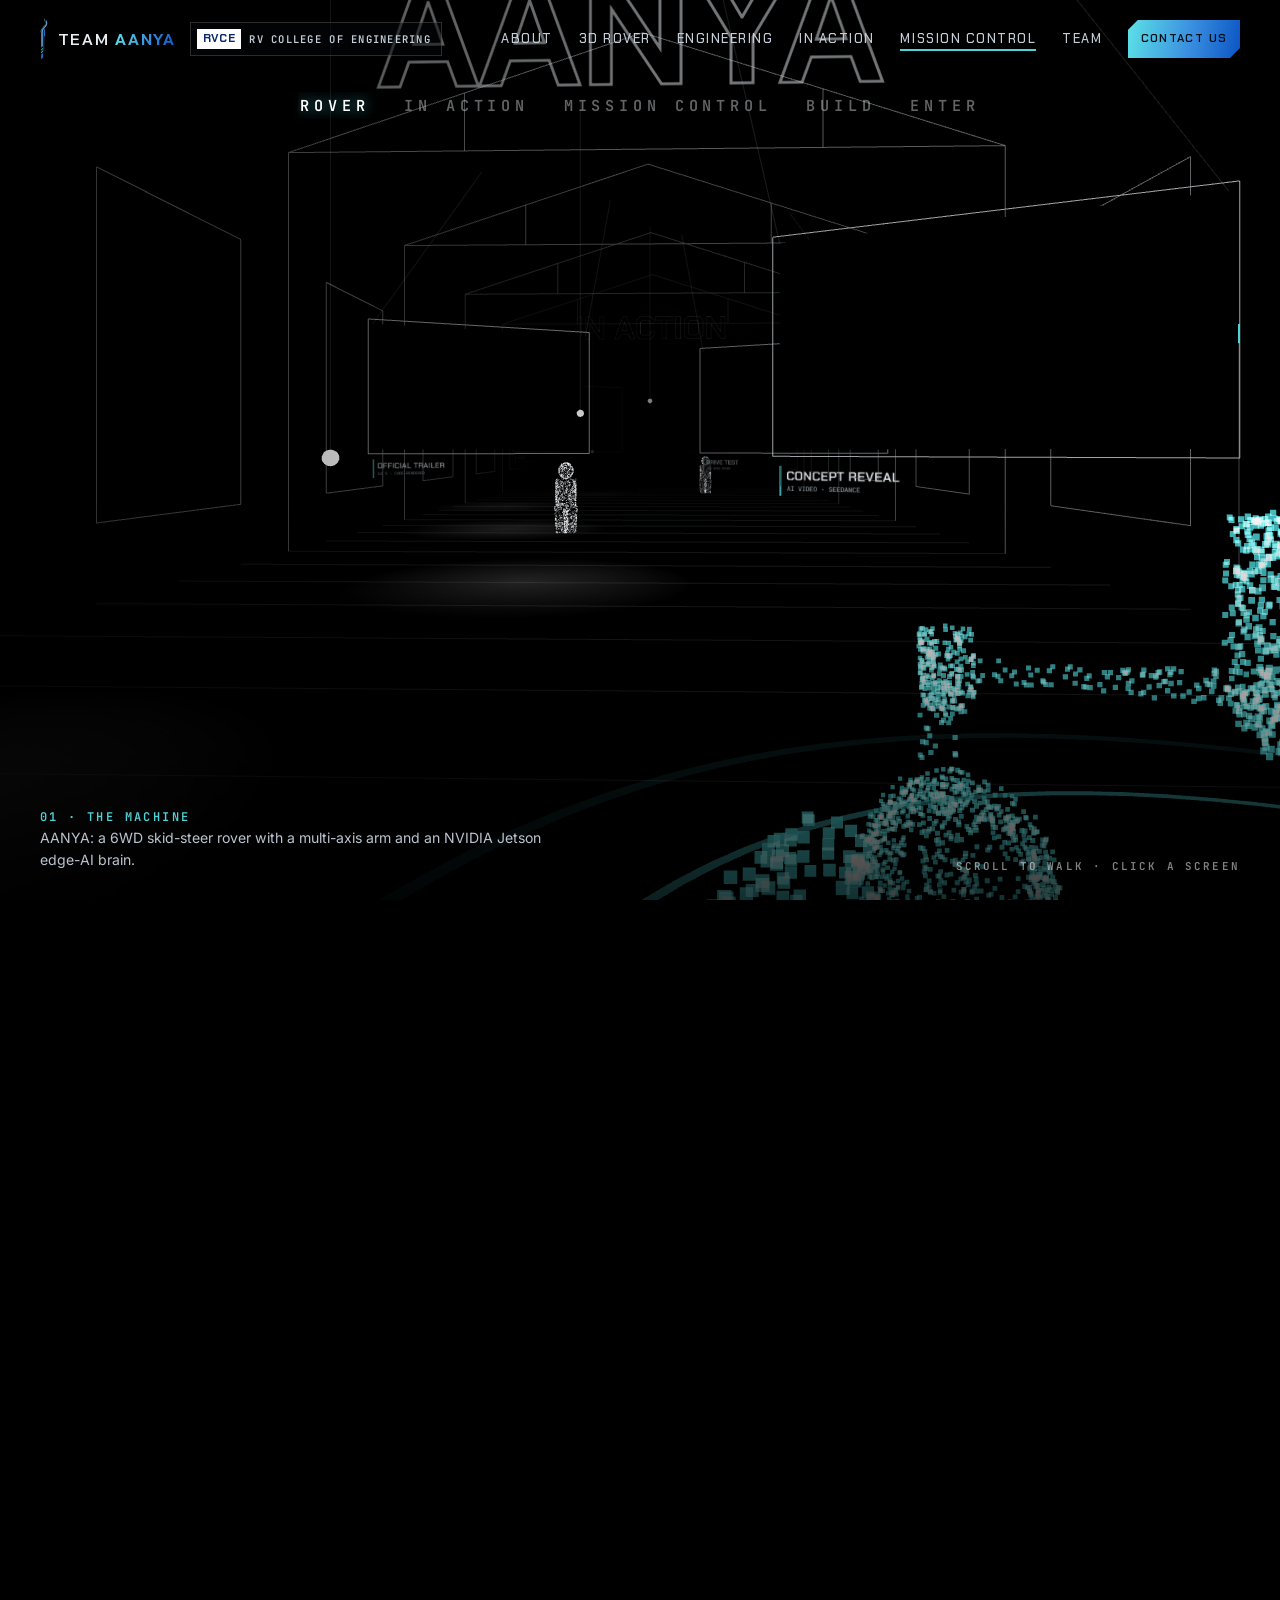
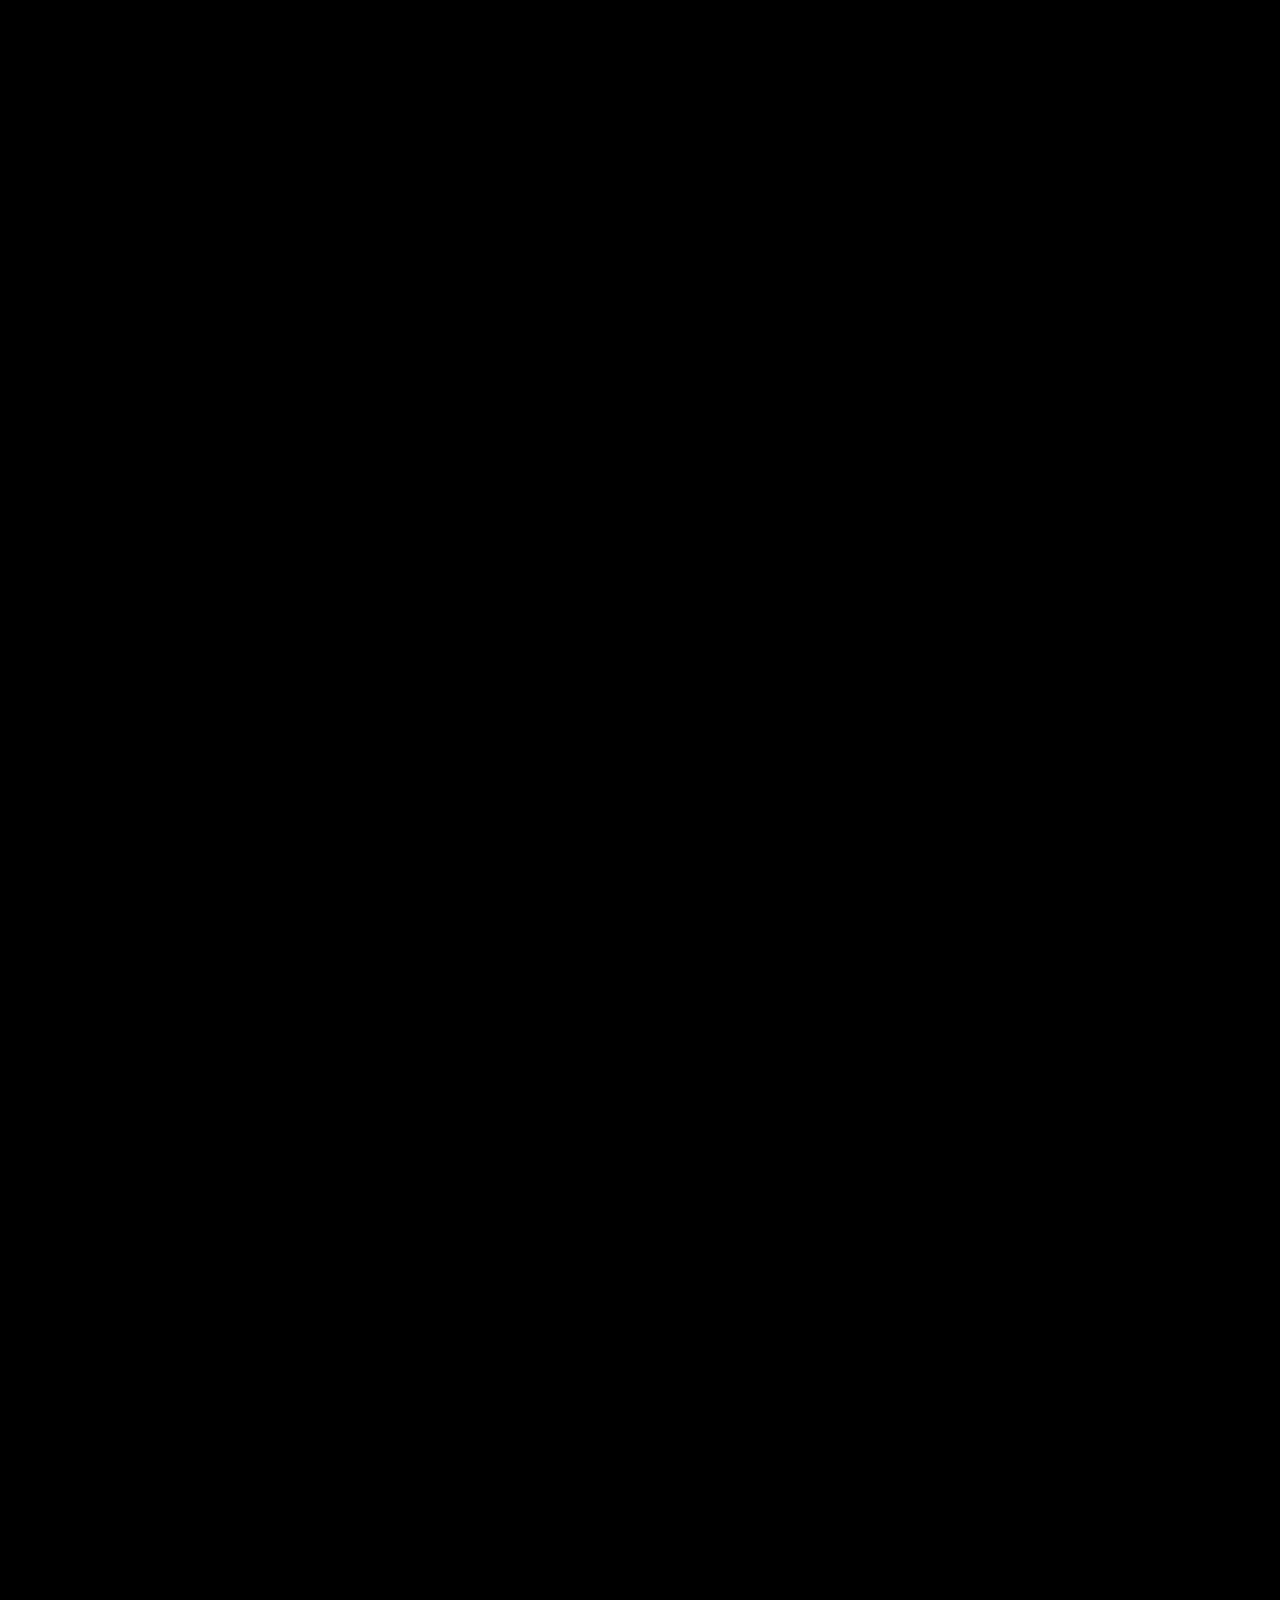
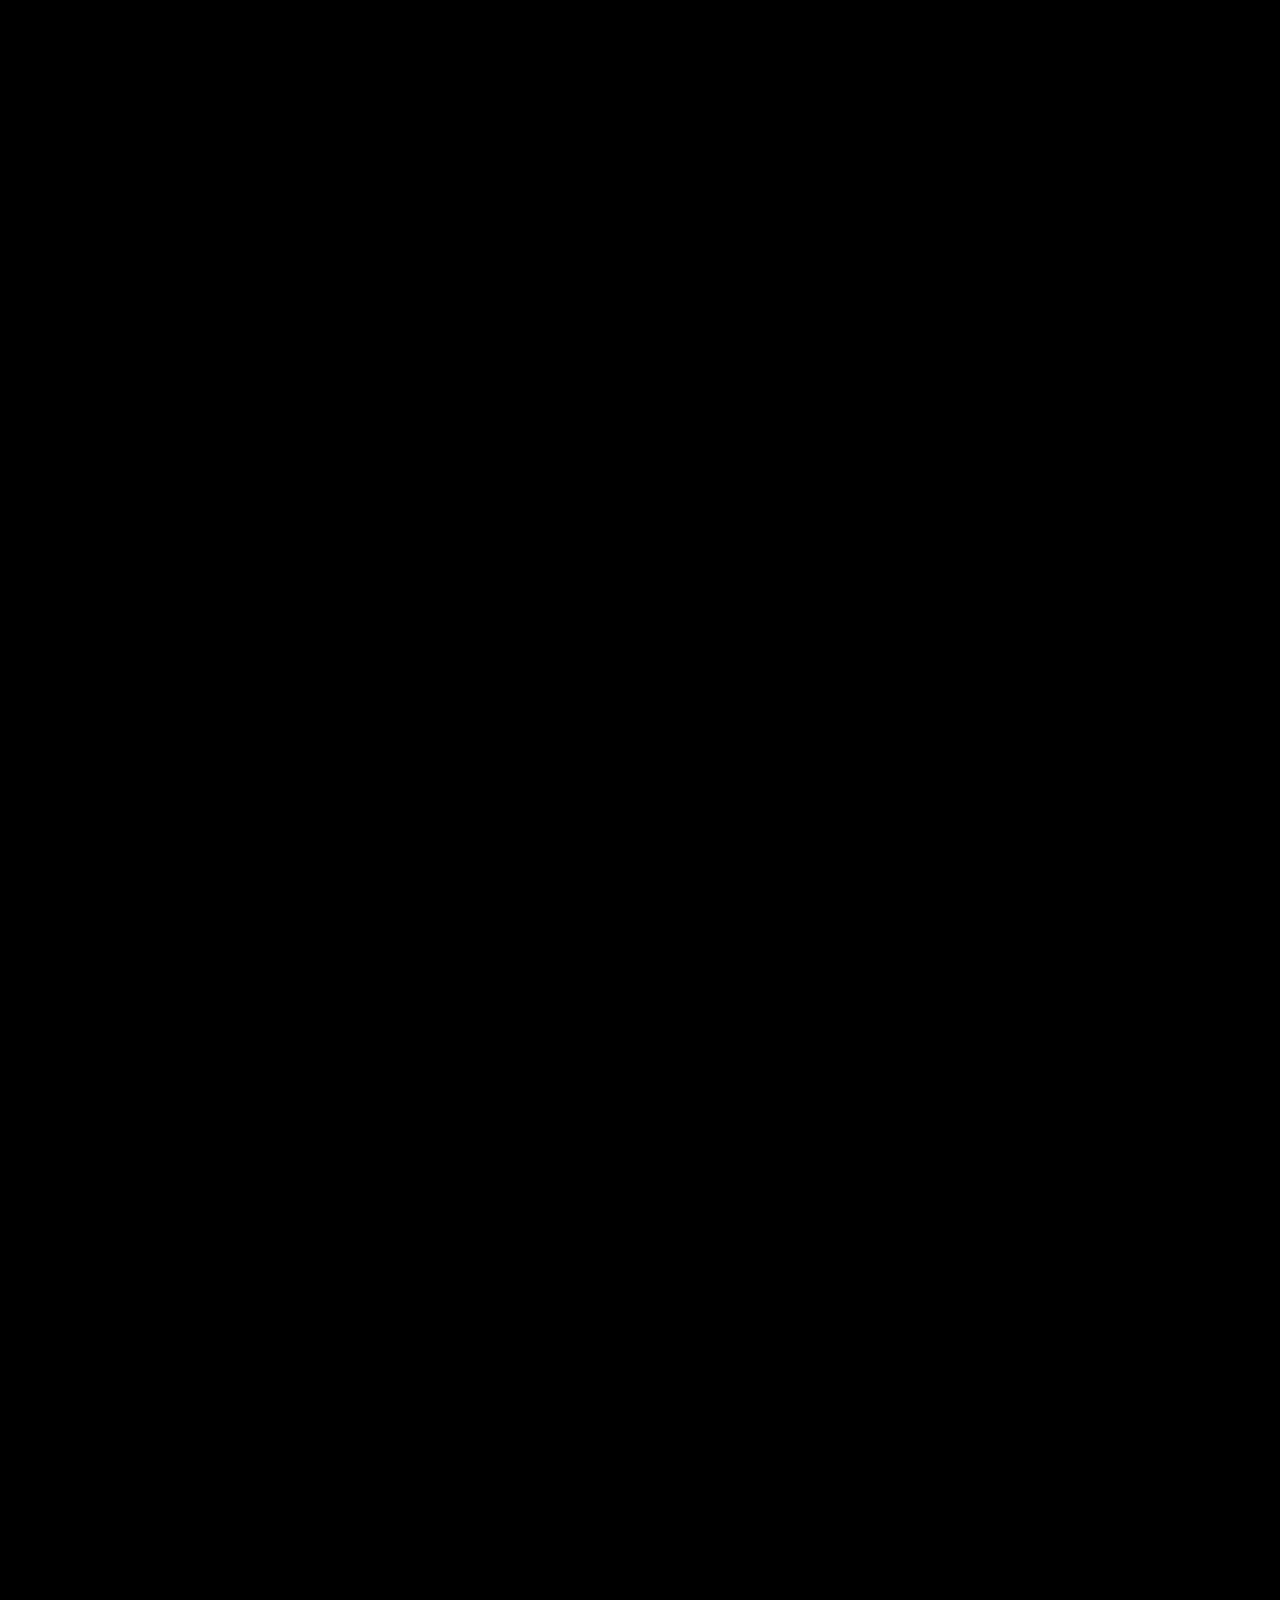
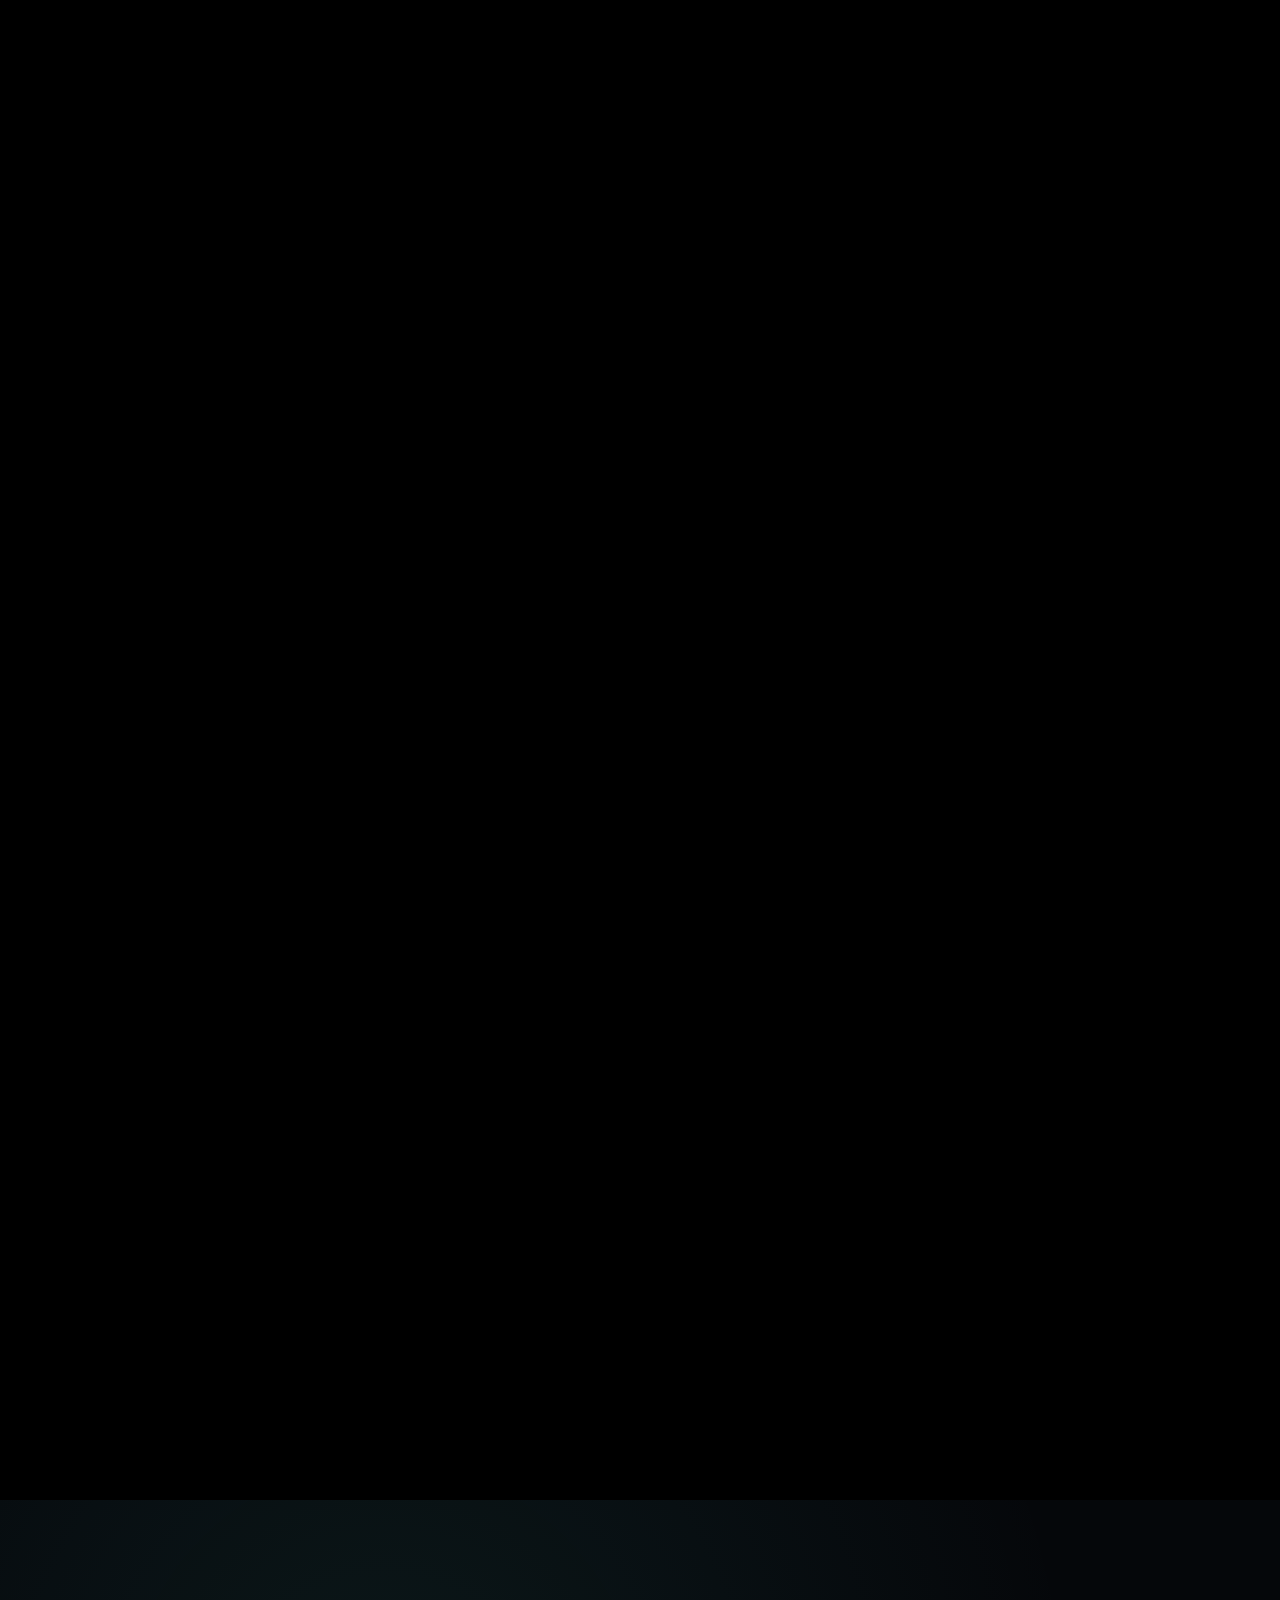
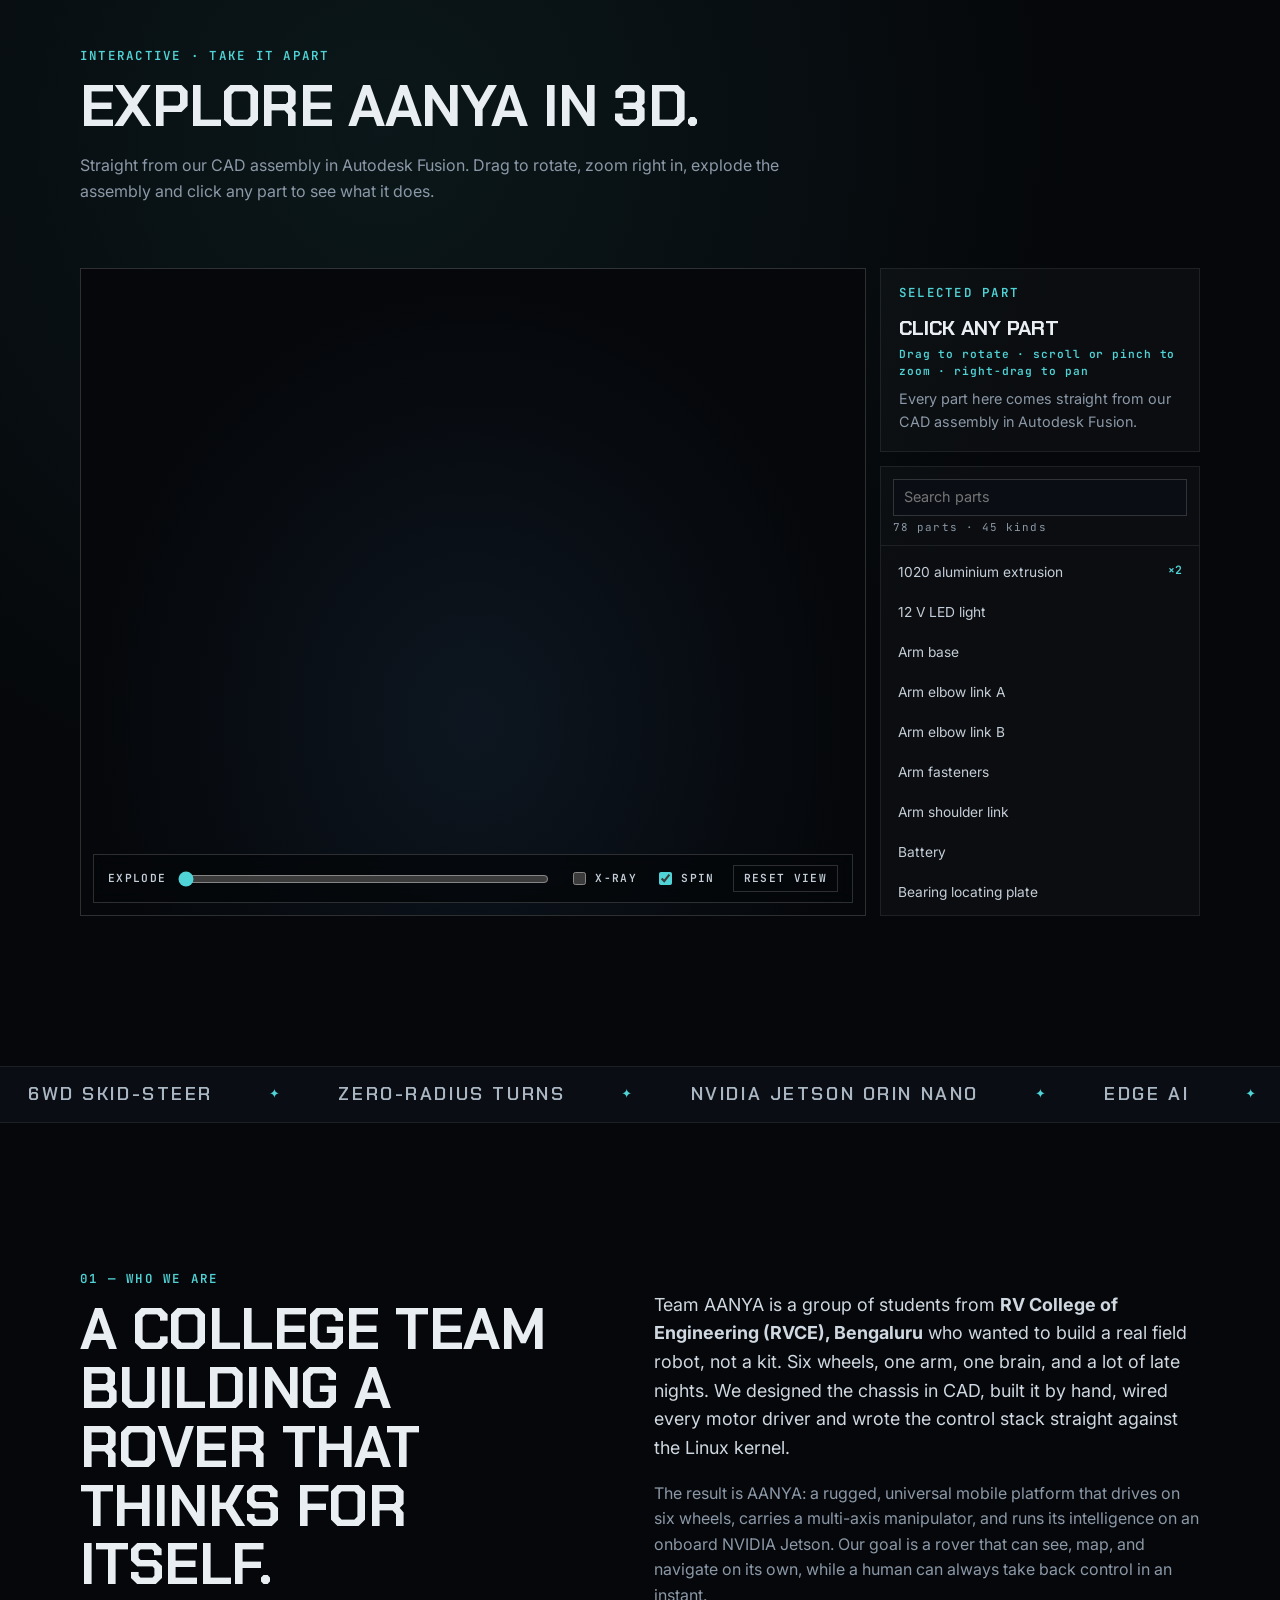
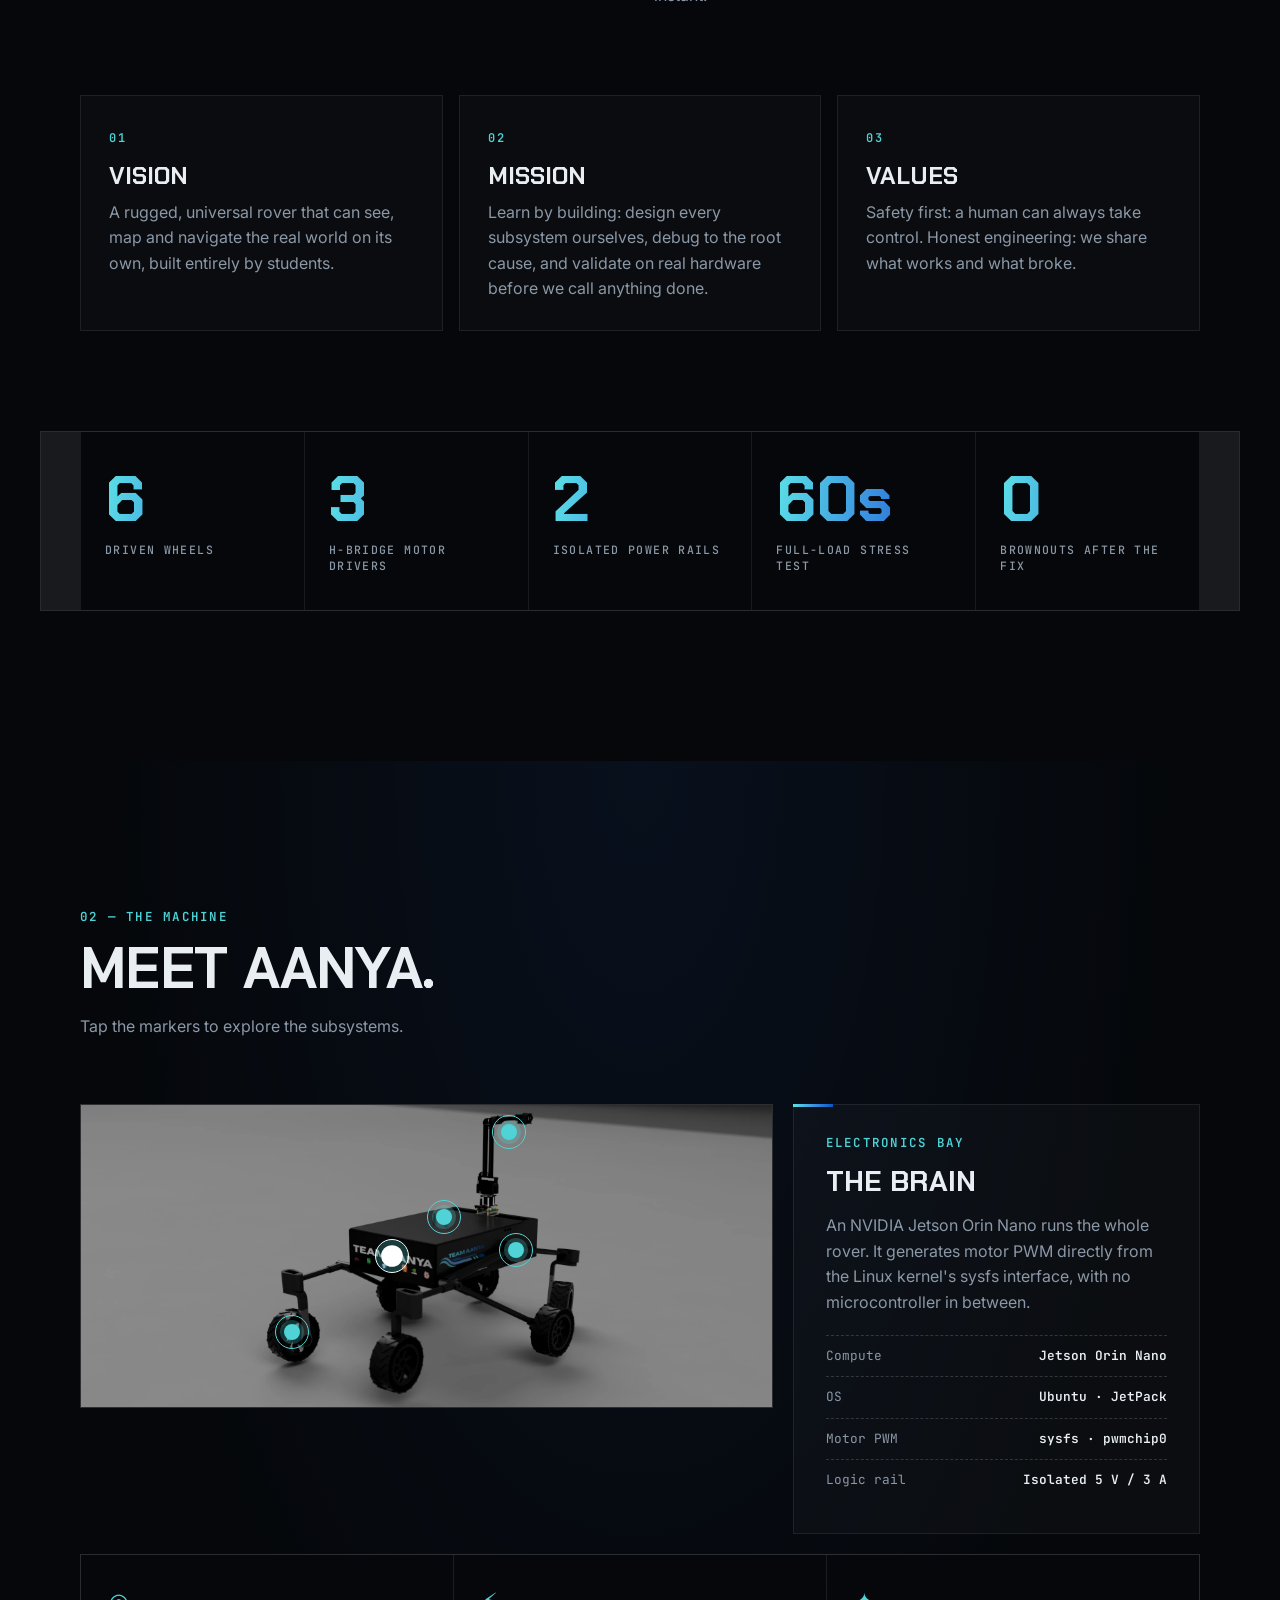
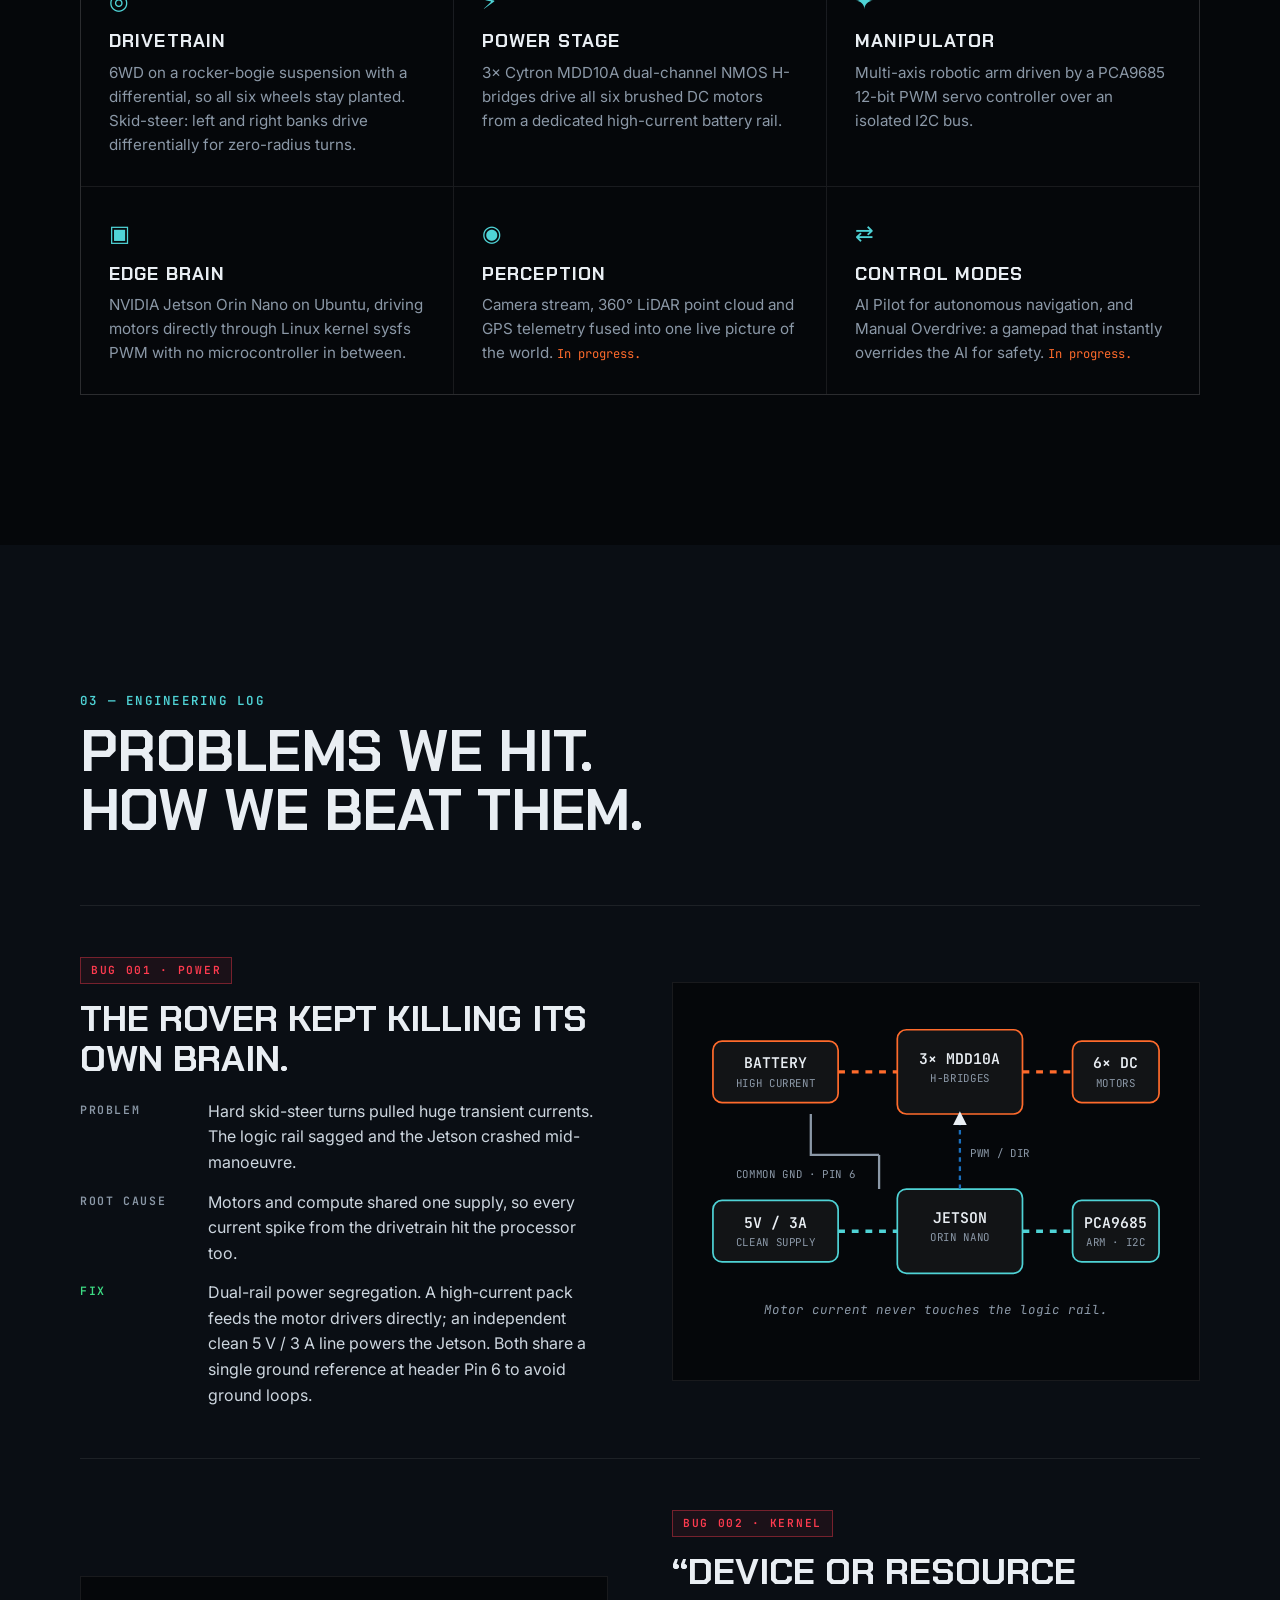
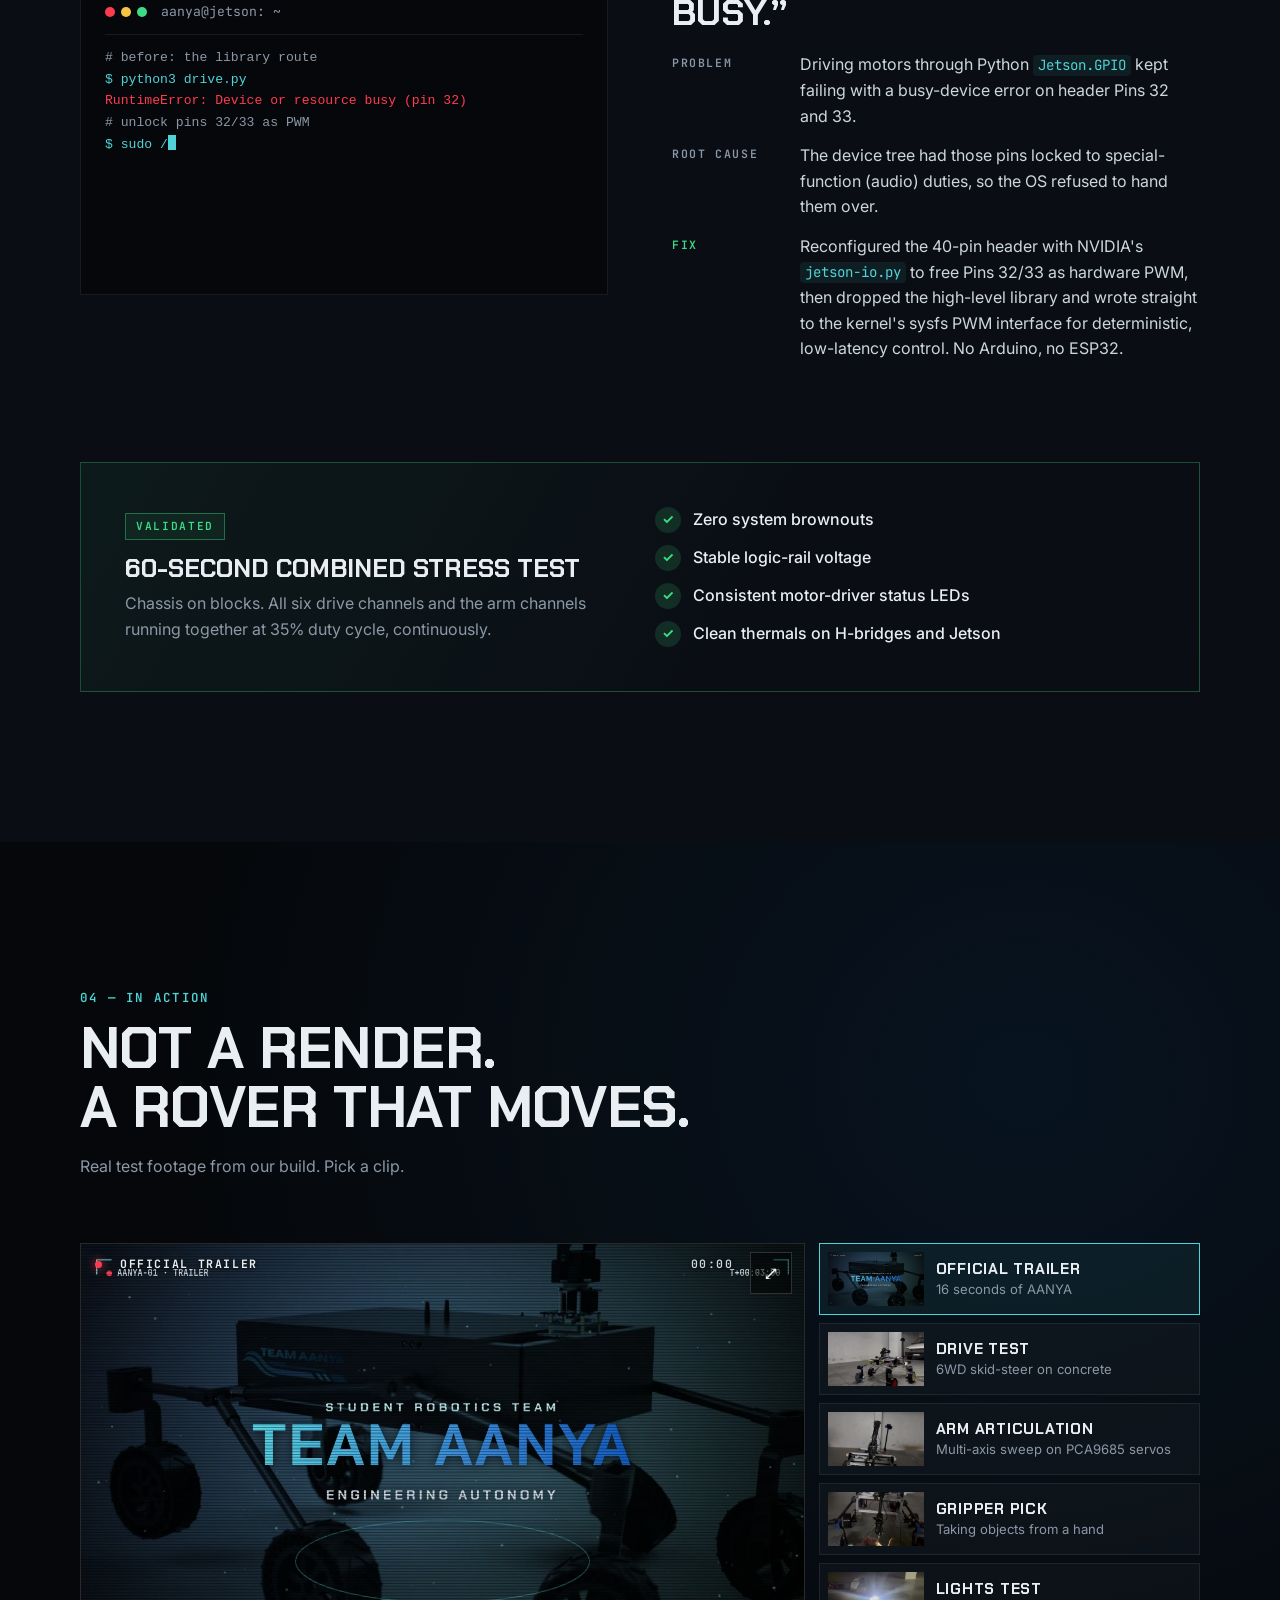
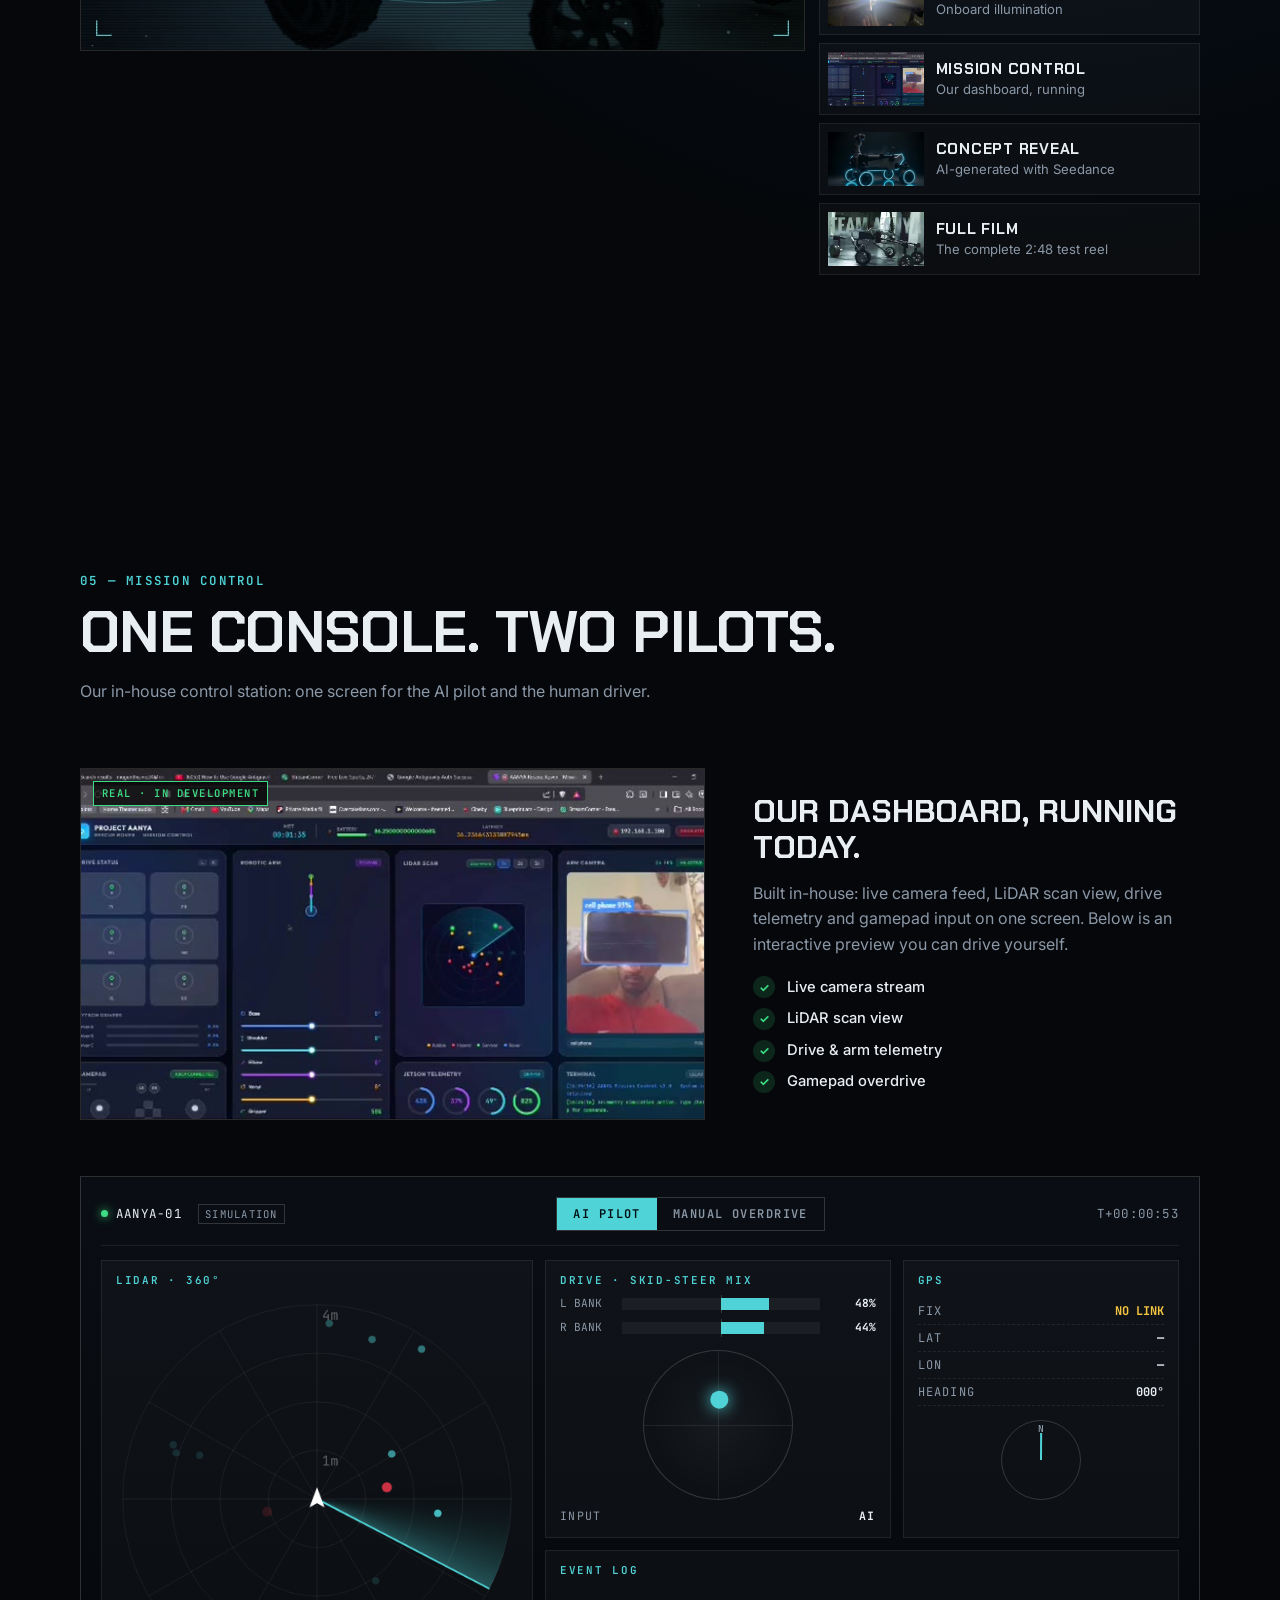
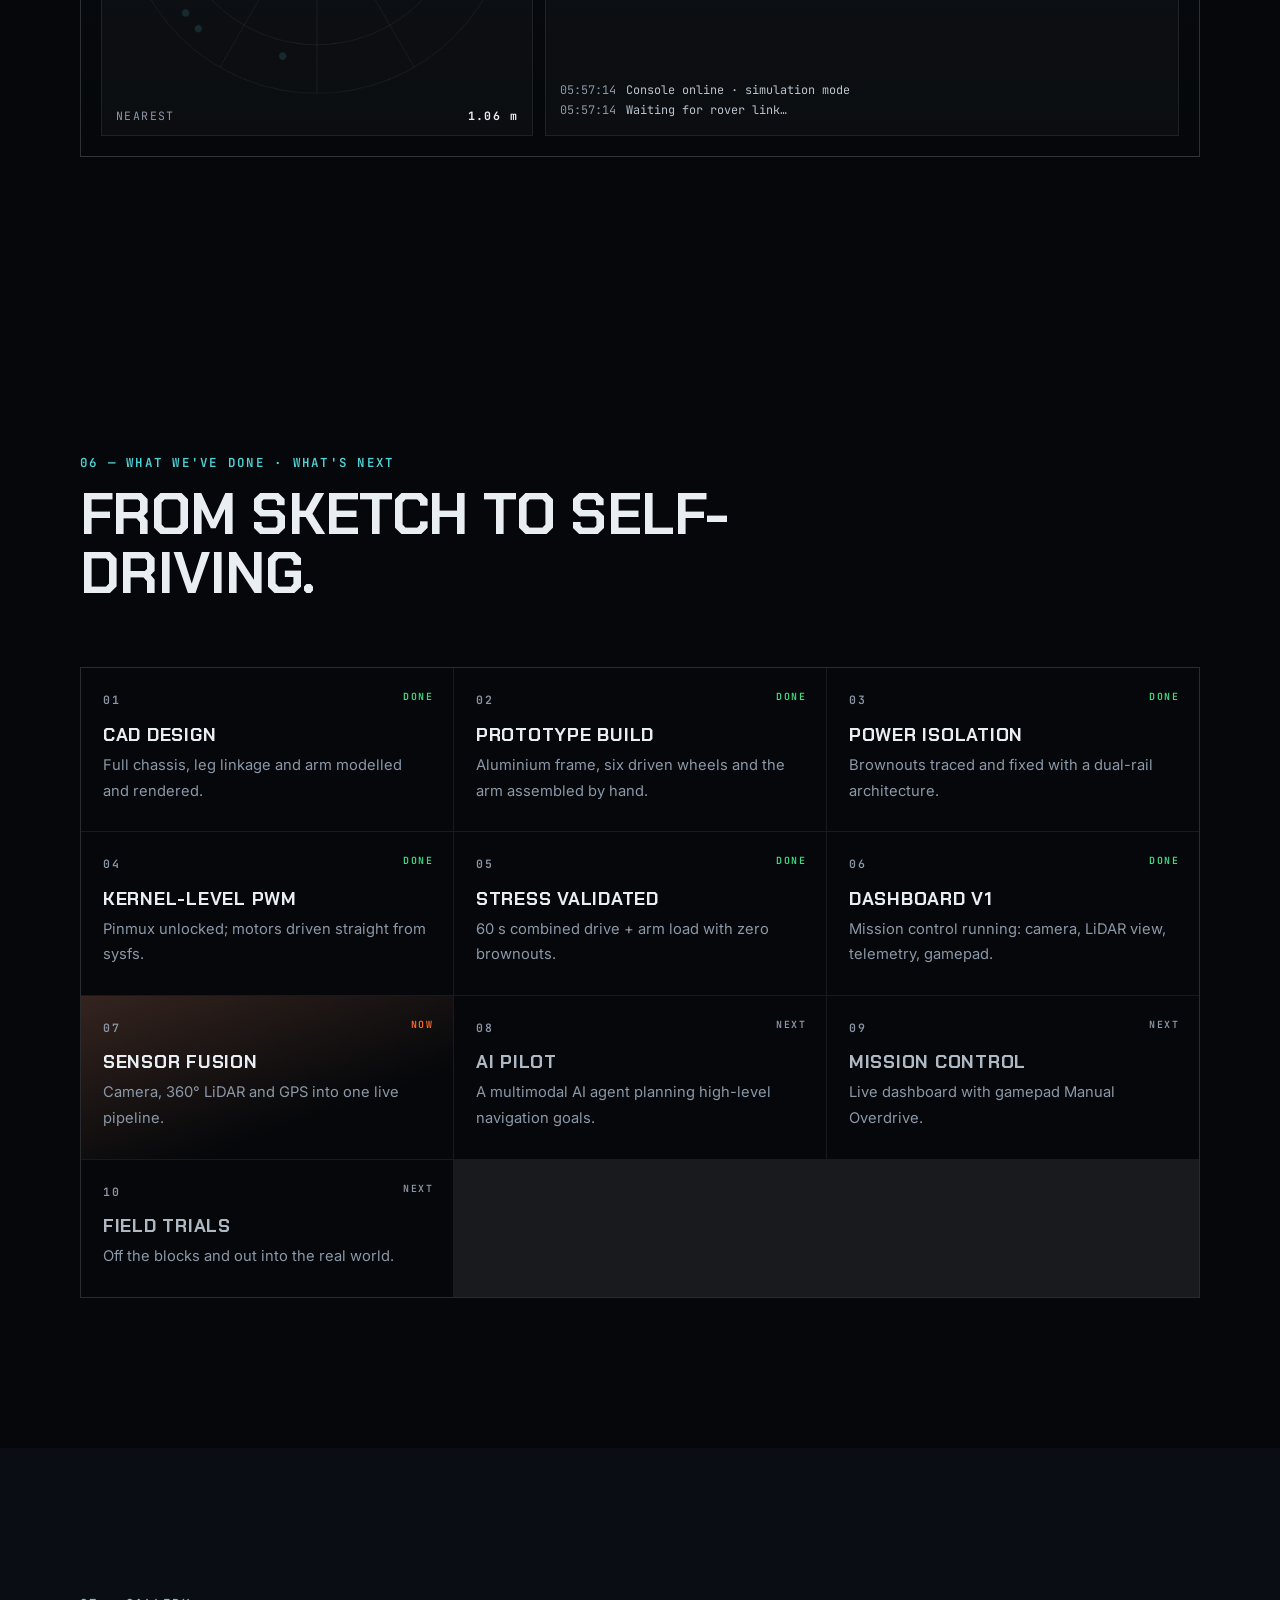
==== index.html @ efa0bedd "Add the team: captain and division leads with photos Chaitanya Vishwakarma (captain), UK Saathvik (e" ====
<!doctype html>
<html lang="en">
<head>
  <meta charset="utf-8" />
  <meta name="viewport" content="width=device-width, initial-scale=1" />
  <meta name="google-site-verification" content="SbKn8bx71lx5l9p9JEQFma6p8Qrqoizt2kpbW_MBCmg" />
  <title>Team AANYA — RVCE Student Robotics Team | 6WD Autonomous Rover</title>
  <meta name="description" content="Team AANYA is a student robotics team from RV College of Engineering (RVCE), Bengaluru, building a 6-wheel-drive autonomous rover with a robotic arm and an NVIDIA Jetson edge-AI brain." />
  <meta name="theme-color" content="#05070a" />
  <link rel="canonical" href="https://saathviku-cmd.github.io/bad-bunny-/" />
  <meta property="og:type" content="website" />
  <meta property="og:site_name" content="Team AANYA" />
  <meta property="og:url" content="https://saathviku-cmd.github.io/bad-bunny-/" />
  <meta property="og:title" content="Team AANYA — RVCE Student Robotics Team" />
  <meta property="og:description" content="A student-built 6WD autonomous rover with a rocker-bogie suspension, a robotic arm and an NVIDIA Jetson edge-AI brain." />
  <meta property="og:image" content="https://saathviku-cmd.github.io/bad-bunny-/assets/img/still-trailer.jpg" />
  <meta name="twitter:card" content="summary_large_image" />
  <meta name="twitter:image" content="https://saathviku-cmd.github.io/bad-bunny-/assets/img/still-trailer.jpg" />
  <script type="application/ld+json">
  {
    "@context": "https://schema.org",
    "@type": "Organization",
    "name": "Team AANYA",
    "alternateName": "AANYA Rover",
    "description": "Student robotics team from RV College of Engineering (RVCE), Bengaluru, building AANYA, a six-wheel-drive autonomous rover with a rocker-bogie suspension, a robotic arm and an NVIDIA Jetson edge-AI brain.",
    "url": "https://saathviku-cmd.github.io/bad-bunny-/",
    "logo": "https://saathviku-cmd.github.io/bad-bunny-/assets/img/logo-mark.svg",
    "image": "https://saathviku-cmd.github.io/bad-bunny-/assets/img/still-trailer.jpg",
    "parentOrganization": { "@type": "CollegeOrUniversity", "name": "RV College of Engineering", "alternateName": "RVCE", "address": { "@type": "PostalAddress", "addressLocality": "Bengaluru", "addressRegion": "Karnataka", "addressCountry": "IN" } },
    "email": "saathviku@gmail.com",
    "telephone": "+91-91139-36032",
    "contactPoint": { "@type": "ContactPoint", "contactType": "sponsorship and general enquiries", "email": "saathviku@gmail.com", "telephone": "+91-91139-36032" },
    "member": [
      { "@type": "Person", "name": "Chaitanya Vishwakarma", "jobTitle": "Team Captain" },
      { "@type": "Person", "name": "UK Saathvik", "jobTitle": "Electrical and Electronics Lead" },
      { "@type": "Person", "name": "Mugunth S", "jobTitle": "Automation and AI Lead" },
      { "@type": "Person", "name": "Shreyas S", "jobTitle": "Mechanical Lead" }
    ],
    "knowsAbout": ["Robotics", "Autonomous rovers", "Rocker-bogie suspension", "NVIDIA Jetson", "Robotic arms", "Edge AI"]
  }
  </script>
  <link rel="icon" href="assets/img/favicon.svg" type="image/svg+xml" />
  <link rel="preconnect" href="https://fonts.googleapis.com" />
  <link rel="preconnect" href="https://fonts.gstatic.com" crossorigin />
  <link href="https://fonts.googleapis.com/css2?family=Chakra+Petch:wght@500;600;700&family=Inter:wght@400;500;600&family=JetBrains+Mono:wght@400;600&display=swap" rel="stylesheet" />
  <link rel="stylesheet" href="assets/css/style.css" />
</head>
<body>

  <!-- ============ BOOT PRELOADER ============ -->
  <div class="boot" id="boot" aria-hidden="true">
    <div class="boot__inner">
      <div class="boot__logo"><img src="assets/img/logo-mark.svg" alt="" />AANYA<span>//OS</span></div>
      <ul class="boot__log" id="bootLog"></ul>
      <div class="boot__bar"><i id="bootBar"></i></div>
    </div>
  </div>

  <!-- ============ NAV ============ -->
  <header class="nav" id="nav">
    <a href="#top" class="nav__brand" aria-label="Team AANYA home">
      <img src="assets/img/logo-mark.svg" alt="" class="nav__mark" />
      <span>TEAM <b>AANYA</b></span>
    </a>
    <span class="college" title="RV College of Engineering, Bengaluru"><span class="college__mark">RVCE</span><span class="college__name">RV College of Engineering</span></span>
    <nav class="nav__links" id="navLinks">
      <a href="#about">About</a>
      <a href="#explore">3D Rover</a>
      <a href="#engineering">Engineering</a>
      <a href="#action">In Action</a>
      <a href="#control">Mission Control</a>
      <a href="#team">Team</a>
      <a href="#contact" class="btn btn--sm btn--primary">Contact us</a>
    </nav>
    <button class="nav__burger" id="burger" aria-label="Open menu" aria-expanded="false" aria-controls="navLinks"><i></i><i></i></button>
  </header>

  <main id="top">

    <!-- ============ 3D HANGAR (scroll to walk) ============ -->
    <section class="hangar" id="hangar" aria-label="3D walk-through of the AANYA hangar">
      <div class="hangar__stick">
        <canvas id="hangarCanvas" class="hangar__canvas"></canvas>
        <div class="hangar__ui">
          <nav class="hangar__tabs" aria-label="Jump to a part of the hall">
            <button type="button" data-hangar-tab="rover" class="is-on">Rover</button>
            <button type="button" data-hangar-tab="action">In action</button>
            <button type="button" data-hangar-tab="control">Mission control</button>
            <button type="button" data-hangar-tab="build">Build</button>
            <button type="button" data-hangar-tab="enter">Enter</button>
          </nav>
          <div class="hangar__intro" id="hangarIntro">
            <p class="eyebrow"><span class="pulse"></span>Student Robotics Team · RVCE Bengaluru</p>
            <h1 class="hangar__title">TEAM <span>AANYA</span></h1>
            <p class="hangar__lead">A six-wheel-drive autonomous rover with a robotic arm and an edge-AI brain. Scroll to walk through our hangar.</p>
            <div class="hangar__cta">
              <button class="btn btn--ghost" id="watchBtn" type="button"><span class="play"></span>Watch the trailer</button>
            </div>
          </div>
          <div class="hangar__caption">
            <b id="hangarStation">01 · The machine</b>
            <span id="hangarText">AANYA: a 6WD skid-steer rover with a multi-axis arm and an NVIDIA Jetson edge-AI brain.</span>
          </div>
          <p class="hangar__hover" id="hangarHover" hidden></p>
          <div class="hangar__hint">Scroll to walk · Click a screen</div>
          <div class="hangar__progress" aria-hidden="true"><i id="hangarBar"></i></div>
        </div>
      </div>
    </section>

    <!-- ============ 3D ROVER VIEWER ============ -->
    <section class="section explore" id="explore" data-model="assets/model/aanya.glb" tabindex="-1">
      <div class="wrap">
        <div class="section__head">
          <p class="kicker">Interactive · Take it apart</p>
          <h2 class="h2">Explore AANYA in 3D.</h2>
          <p class="muted">Straight from our CAD assembly in Autodesk Fusion. Drag to rotate, zoom right in, explode the assembly and click any part to see what it does.</p>
        </div>
        <div class="viewer">
          <div class="viewer__stage">
            <canvas id="viewerCanvas" class="viewer__canvas" aria-label="Interactive 3D model of the AANYA rover"></canvas>
            <p class="viewer__status" id="viewerStatus">Loading 3D model…</p>
            <div class="viewer__missing">
              <img src="assets/img/render-front.webp" alt="CAD render of AANYA" loading="lazy" />
              <div><b>Full 3D model coming soon</b><p>We're exporting the complete CAD assembly from Autodesk Fusion. Soon you'll be able to spin it, zoom in and take it apart right here.</p></div>
            </div>
            <p class="viewer__tip" id="viewerTip" hidden></p>
            <div class="viewer__bar">
              <label class="viewer__range">Explode <input type="range" id="explode" min="0" max="1" step="0.01" value="0" /></label>
              <label class="viewer__chk"><input type="checkbox" id="xray" /> X-ray</label>
              <label class="viewer__chk"><input type="checkbox" id="spin" /> Spin</label>
              <button type="button" id="resetView">Reset view</button>
            </div>
          </div>
          <aside class="viewer__side">
            <div class="viewer__info" aria-live="polite">
              <p class="kicker">Selected part</p>
              <h3 id="partName">Click any part</h3>
              <p class="viewer__meta" id="partMeta"></p>
              <p class="muted" id="partDesc"></p>
            </div>
            <div class="viewer__parts">
              <div class="viewer__parts-head"><input id="partSearch" type="search" placeholder="Search parts" aria-label="Search parts" /><span id="partCount"></span></div>
              <ul id="partList"></ul>
            </div>
          </aside>
        </div>
      </div>
    </section>

    <!-- ============ HERO ============ -->
    <section class="hero" id="hero">
      <div class="hero__media" id="heroMedia">
        <video class="hero__video" id="heroVideo" autoplay muted loop playsinline preload="auto" poster="assets/img/still-hero.jpg">
          <source src="assets/video/hero.mp4" type="video/mp4" />
        </video>
        <img class="hero__img" src="assets/img/still-hero.jpg" alt="" />
      </div>
      <div class="hero__shade"></div>
      <div class="hero__tint"></div>
      <div class="hero__scan"></div>
      <div class="hero__grain"></div>
      <div class="hero__grid"></div>

      <div class="hud hud--tl"><span class="dot dot--rec"></span>REC · LIVE TEST FOOTAGE<br><small id="hudClock">--:--:--</small></div>
      <div class="hud hud--tr">6WD · SKID-STEER<br><small>ZERO-RADIUS YAW</small></div>
      <div class="hud hud--bl">EDGE&nbsp;NODE<br><small>JETSON ORIN NANO</small></div>
      <div class="hud hud--br">SCROLL<br><small class="hud__arrow">↓</small></div>

      <div class="hero__content hero__content--center">
        <img class="hero__mark" src="assets/img/logo-mark.svg" alt="" />
        <p class="eyebrow"><span class="pulse"></span>Student Robotics Team · RVCE Bengaluru</p>
        <h2 class="hero__title">
          <span class="hero__title-solid">TEAM</span>
          <span class="hero__title-outline" data-text="AANYA">AANYA</span>
        </h2>
        <p class="hero__sub">Engineering autonomy, one wheel at a time. We build a <b>six-wheel-drive autonomous rover</b> with a <b>robotic arm</b> and an <b>edge-AI brain</b>, from CAD to concrete floor.</p>
        <div class="hero__cta">
          <button class="btn btn--primary" id="watchBtnHero" type="button"><span class="play"></span>Watch the trailer</button>
          <a href="#rover" class="btn btn--ghost">Explore the rover</a>
        </div>
      </div>
    </section>

    <!-- ============ TICKER ============ -->
    <div class="ticker" aria-hidden="true">
      <div class="ticker__track">
        <span>6WD SKID-STEER</span><span>ZERO-RADIUS TURNS</span><span>NVIDIA JETSON ORIN NANO</span><span>EDGE AI</span><span>360° LIDAR</span><span>GPS TELEMETRY</span><span>MULTI-AXIS ARM</span><span>AI PILOT</span><span>MANUAL OVERDRIVE</span>
        <span>6WD SKID-STEER</span><span>ZERO-RADIUS TURNS</span><span>NVIDIA JETSON ORIN NANO</span><span>EDGE AI</span><span>360° LIDAR</span><span>GPS TELEMETRY</span><span>MULTI-AXIS ARM</span><span>AI PILOT</span><span>MANUAL OVERDRIVE</span>
      </div>
    </div>

    <!-- ============ ABOUT ============ -->
    <section class="section about" id="about">
      <div class="wrap about__grid">
        <div class="reveal">
          <p class="kicker">01 — Who we are</p>
          <h2 class="h2">A college team building a rover that thinks for itself.</h2>
        </div>
        <div class="reveal">
          <p class="lead">Team AANYA is a group of students from <b>RV College of Engineering (RVCE), Bengaluru</b> who wanted to build a real field robot, not a kit. Six wheels, one arm, one brain, and a lot of late nights. We designed the chassis in CAD, built it by hand, wired every motor driver and wrote the control stack straight against the Linux kernel.</p>
          <p class="muted">The result is AANYA: a rugged, universal mobile platform that drives on six wheels, carries a multi-axis manipulator, and runs its intelligence on an onboard NVIDIA Jetson. Our goal is a rover that can see, map, and navigate on its own, while a human can always take back control in an instant.</p>
        </div>
      </div>

      <div class="wrap pillars">
        <article class="pillar reveal"><span>01</span><h3>Vision</h3><p>A rugged, universal rover that can see, map and navigate the real world on its own, built entirely by students.</p></article>
        <article class="pillar reveal"><span>02</span><h3>Mission</h3><p>Learn by building: design every subsystem ourselves, debug to the root cause, and validate on real hardware before we call anything done.</p></article>
        <article class="pillar reveal"><span>03</span><h3>Values</h3><p>Safety first: a human can always take control. Honest engineering: we share what works and what broke.</p></article>
      </div>

      <div class="wrap stats">
        <div class="stat reveal"><b data-count="6">0</b><span>Driven wheels</span></div>
        <div class="stat reveal"><b data-count="3">0</b><span>H-bridge motor drivers</span></div>
        <div class="stat reveal"><b data-count="2">0</b><span>Isolated power rails</span></div>
        <div class="stat reveal"><b data-count="60" data-suffix="s">0</b><span>Full-load stress test</span></div>
        <div class="stat reveal"><b data-count="0">0</b><span>Brownouts after the fix</span></div>
      </div>
    </section>

    <!-- ============ ROVER / HOTSPOTS ============ -->
    <section class="section rover" id="rover">
      <div class="wrap">
        <div class="section__head reveal">
          <p class="kicker">02 — The machine</p>
          <h2 class="h2">Meet AANYA.</h2>
          <p class="muted">Tap the markers to explore the subsystems.</p>
        </div>

        <div class="explorer reveal">
          <div class="explorer__stage" id="stage">
            <img src="assets/img/render-front.webp" alt="Three-quarter CAD render of the AANYA rover with the robotic arm raised" />
            <button class="hotspot" style="left:62%;top:9%"  data-spot="arm"   aria-label="Robotic arm"><i></i></button>
            <button class="hotspot" style="left:52.5%;top:37%" data-spot="comms" aria-label="Antennas and sensors"><i></i></button>
            <button class="hotspot" style="left:45%;top:50%" data-spot="brain" aria-label="Electronics bay"><i></i></button>
            <button class="hotspot" style="left:63%;top:48%" data-spot="legs"  aria-label="Rocker-bogie suspension"><i></i></button>
            <button class="hotspot" style="left:30.5%;top:75%" data-spot="wheels" aria-label="Wheels and drivetrain"><i></i></button>
          </div>

          <aside class="explorer__panel" id="spotPanel" aria-live="polite">
            <p class="kicker" id="spotTag">SUBSYSTEM</p>
            <h3 id="spotTitle">Select a marker</h3>
            <p id="spotBody" class="muted">Every part of AANYA was designed and integrated by the team. Pick a marker on the rover to see how it works.</p>
            <ul id="spotSpecs" class="specs"></ul>
          </aside>
        </div>

        <div class="spec-grid">
          <article class="spec reveal">
            <span class="spec__icon">◎</span>
            <h4>Drivetrain</h4>
            <p>6WD on a rocker-bogie suspension with a differential, so all six wheels stay planted. Skid-steer: left and right banks drive differentially for zero-radius turns.</p>
          </article>
          <article class="spec reveal">
            <span class="spec__icon">⚡</span>
            <h4>Power stage</h4>
            <p>3× Cytron MDD10A dual-channel NMOS H-bridges drive all six brushed DC motors from a dedicated high-current battery rail.</p>
          </article>
          <article class="spec reveal">
            <span class="spec__icon">✦</span>
            <h4>Manipulator</h4>
            <p>Multi-axis robotic arm driven by a PCA9685 12-bit PWM servo controller over an isolated I2C bus.</p>
          </article>
          <article class="spec reveal">
            <span class="spec__icon">▣</span>
            <h4>Edge brain</h4>
            <p>NVIDIA Jetson Orin Nano on Ubuntu, driving motors directly through Linux kernel sysfs PWM with no microcontroller in between.</p>
          </article>
          <article class="spec reveal">
            <span class="spec__icon">◉</span>
            <h4>Perception</h4>
            <p>Camera stream, 360° LiDAR point cloud and GPS telemetry fused into one live picture of the world. <em>In progress.</em></p>
          </article>
          <article class="spec reveal">
            <span class="spec__icon">⇄</span>
            <h4>Control modes</h4>
            <p>AI Pilot for autonomous navigation, and Manual Overdrive: a gamepad that instantly overrides the AI for safety. <em>In progress.</em></p>
          </article>
        </div>
      </div>
    </section>

    <!-- ============ ENGINEERING ============ -->
    <section class="section eng" id="engineering">
      <div class="wrap">
        <div class="section__head reveal">
          <p class="kicker">03 — Engineering log</p>
          <h2 class="h2">Problems we hit.<br>How we beat them.</h2>
        </div>

        <!-- Case 1: Power -->
        <article class="case reveal">
          <div class="case__text">
            <span class="badge badge--red">BUG 001 · POWER</span>
            <h3>The rover kept killing its own brain.</h3>
            <dl class="rcf">
              <dt>Problem</dt><dd>Hard skid-steer turns pulled huge transient currents. The logic rail sagged and the Jetson crashed mid-manoeuvre.</dd>
              <dt>Root cause</dt><dd>Motors and compute shared one supply, so every current spike from the drivetrain hit the processor too.</dd>
              <dt>Fix</dt><dd>Dual-rail power segregation. A high-current pack feeds the motor drivers directly; an independent clean 5 V / 3 A line powers the Jetson. Both share a single ground reference at header Pin 6 to avoid ground loops.</dd>
            </dl>
          </div>
          <div class="case__viz">
            <svg viewBox="0 0 420 300" class="rails" role="img" aria-label="Diagram: battery pack feeds three motor drivers and six motors; a separate 5 volt supply feeds the Jetson; both share one ground at pin 6">
              <defs>
                <marker id="arw" viewBox="0 0 10 10" refX="8" refY="5" markerWidth="6" markerHeight="6" orient="auto-start-reverse"><path d="M0,0 L10,5 L0,10 z" fill="currentColor"/></marker>
              </defs>
              <!-- motor rail -->
              <g class="rail rail--hot">
                <rect x="14" y="30" width="110" height="54" rx="8"/>
                <text x="69" y="54">BATTERY</text><text x="69" y="70" class="sm">HIGH CURRENT</text>
                <path class="flow" d="M124 57 H 176"/>
                <rect x="176" y="20" width="110" height="74" rx="8"/>
                <text x="231" y="50">3× MDD10A</text><text x="231" y="66" class="sm">H-BRIDGES</text>
                <path class="flow" d="M286 57 H 330"/>
                <rect x="330" y="30" width="76" height="54" rx="8"/>
                <text x="368" y="54">6× DC</text><text x="368" y="70" class="sm">MOTORS</text>
              </g>
              <!-- logic rail -->
              <g class="rail rail--cool">
                <rect x="14" y="170" width="110" height="54" rx="8"/>
                <text x="69" y="194">5V / 3A</text><text x="69" y="210" class="sm">CLEAN SUPPLY</text>
                <path class="flow" d="M124 197 H 176"/>
                <rect x="176" y="160" width="110" height="74" rx="8"/>
                <text x="231" y="190">JETSON</text><text x="231" y="206" class="sm">ORIN NANO</text>
                <path class="flow" d="M286 197 H 330"/>
                <rect x="330" y="170" width="76" height="54" rx="8"/>
                <text x="368" y="194">PCA9685</text><text x="368" y="210" class="sm">ARM · I2C</text>
              </g>
              <!-- signal + ground -->
              <path class="sig" d="M231 160 V 94" marker-end="url(#arw)"/>
              <text x="240" y="132" class="sm sig-label" text-anchor="start">PWM / DIR</text>
              <path class="gnd" d="M100 94 V 130 H 160 M160 130 V 160"/>
              <text x="34" y="150" class="sm gnd-label">COMMON GND · PIN 6</text>
              <text x="210" y="270" class="cap">Motor current never touches the logic rail.</text>
            </svg>
          </div>
        </article>

        <!-- Case 2: Pinmux -->
        <article class="case case--flip reveal">
          <div class="case__text">
            <span class="badge badge--red">BUG 002 · KERNEL</span>
            <h3>“Device or resource busy.”</h3>
            <dl class="rcf">
              <dt>Problem</dt><dd>Driving motors through Python <code>Jetson.GPIO</code> kept failing with a busy-device error on header Pins 32 and 33.</dd>
              <dt>Root cause</dt><dd>The device tree had those pins locked to special-function (audio) duties, so the OS refused to hand them over.</dd>
              <dt>Fix</dt><dd>Reconfigured the 40-pin header with NVIDIA's <code>jetson-io.py</code> to free Pins 32/33 as hardware PWM, then dropped the high-level library and wrote straight to the kernel's sysfs PWM interface for deterministic, low-latency control. No Arduino, no ESP32.</dd>
            </dl>
          </div>
          <div class="case__viz">
            <div class="term" id="term">
              <div class="term__bar"><i></i><i></i><i></i><span>aanya@jetson: ~</span></div>
              <pre class="term__body" id="termBody"></pre>
            </div>
          </div>
        </article>

        <!-- Validation -->
        <article class="validate reveal">
          <div>
            <span class="badge badge--green">VALIDATED</span>
            <h3>60-second combined stress test</h3>
            <p class="muted">Chassis on blocks. All six drive channels and the arm channels running together at 35% duty cycle, continuously.</p>
          </div>
          <ul class="checks">
            <li>Zero system brownouts</li>
            <li>Stable logic-rail voltage</li>
            <li>Consistent motor-driver status LEDs</li>
            <li>Clean thermals on H-bridges and Jetson</li>
          </ul>
        </article>
      </div>
    </section>

    <!-- ============ IN ACTION ============ -->
    <section class="section action" id="action">
      <div class="wrap">
        <div class="section__head reveal">
          <p class="kicker">04 — In action</p>
          <h2 class="h2">Not a render.<br>A rover that moves.</h2>
          <p class="muted">Real test footage from our build. Pick a clip.</p>
        </div>
        <div class="player reveal">
          <div class="player__stage">
            <video id="playerVideo" src="assets/video/trailer.mp4" poster="assets/img/still-trailer.jpg" muted loop playsinline preload="metadata"></video>
            <div class="player__hud"><span class="dot dot--rec"></span><b id="playerTitle">OFFICIAL TRAILER</b><span id="playerTime">00:00</span></div>
            <button class="player__full" id="playerFull" type="button" aria-label="Play fullscreen">⤢</button>
          </div>
          <ol class="player__list" id="playerList">
            <li><button type="button" class="is-on" data-src="assets/video/trailer.mp4" data-poster="assets/img/still-trailer.jpg" data-title="OFFICIAL TRAILER"><img src="assets/img/still-trailer.jpg" alt="" loading="lazy"><span><b>Official trailer</b>16 seconds of AANYA</span></button></li>
            <li><button type="button" data-src="assets/video/drive.mp4" data-poster="assets/img/still-drive.jpg" data-title="DRIVE TEST"><img src="assets/img/still-drive.jpg" alt="" loading="lazy"><span><b>Drive test</b>6WD skid-steer on concrete</span></button></li>
            <li><button type="button" data-src="assets/video/arm.mp4" data-poster="assets/img/still-arm.jpg" data-title="ARM ARTICULATION"><img src="assets/img/still-arm.jpg" alt="" loading="lazy"><span><b>Arm articulation</b>Multi-axis sweep on PCA9685 servos</span></button></li>
            <li><button type="button" data-src="assets/video/grab.mp4" data-poster="assets/img/still-grab.jpg" data-title="GRIPPER PICK"><img src="assets/img/still-grab.jpg" alt="" loading="lazy"><span><b>Gripper pick</b>Taking objects from a hand</span></button></li>
            <li><button type="button" data-src="assets/video/lights.mp4" data-poster="assets/img/still-lights.jpg" data-title="LIGHTS TEST"><img src="assets/img/still-lights.jpg" alt="" loading="lazy"><span><b>Lights test</b>Onboard illumination</span></button></li>
            <li><button type="button" data-src="assets/video/dashboard.mp4" data-poster="assets/img/still-dashboard.jpg" data-title="MISSION CONTROL UI"><img src="assets/img/still-dashboard.jpg" alt="" loading="lazy"><span><b>Mission control</b>Our dashboard, running</span></button></li>
            <li><button type="button" data-src="assets/video/concept.mp4" data-poster="assets/img/still-concept.jpg" data-title="AI CONCEPT REVEAL"><img src="assets/img/still-concept.jpg" alt="" loading="lazy"><span><b>Concept reveal</b>AI-generated with Seedance</span></button></li>
            <li><button type="button" data-src="assets/video/aanya-film.mp4" data-poster="assets/img/still-intro.jpg" data-title="FULL FILM"><img src="assets/img/still-intro.jpg" alt="" loading="lazy"><span><b>Full film</b>The complete 2:48 test reel</span></button></li>
          </ol>
        </div>
      </div>
    </section>

    <!-- ============ MISSION CONTROL ============ -->
    <section class="section control" id="control">
      <div class="wrap">
        <div class="section__head reveal">
          <p class="kicker">05 — Mission control</p>
          <h2 class="h2">One console. Two pilots.</h2>
          <p class="muted">Our in-house control station: one screen for the AI pilot and the human driver.</p>
        </div>

        <div class="realdash reveal">
          <div class="realdash__vid">
            <video src="assets/video/dashboard.mp4" poster="assets/img/still-dashboard.jpg" muted loop playsinline preload="none" class="autoplay-visible"></video>
            <span class="tag">REAL · IN DEVELOPMENT</span>
          </div>
          <div class="realdash__text">
            <h3>Our dashboard, running today.</h3>
            <p class="muted">Built in-house: live camera feed, LiDAR scan view, drive telemetry and gamepad input on one screen. Below is an interactive preview you can drive yourself.</p>
            <ul class="checks checks--sm"><li>Live camera stream</li><li>LiDAR scan view</li><li>Drive &amp; arm telemetry</li><li>Gamepad overdrive</li></ul>
          </div>
        </div>

        <div class="console reveal" id="console" data-mode="ai">
          <div class="console__top">
            <div class="console__id"><span class="dot dot--ok"></span>AANYA-01 <small>SIMULATION</small></div>
            <div class="mode" role="group" aria-label="Control mode">
              <button type="button" class="mode__btn is-on" data-mode="ai">AI PILOT</button>
              <button type="button" class="mode__btn" data-mode="manual">MANUAL OVERDRIVE</button>
            </div>
            <div class="console__clock" id="uptime">T+00:00:00</div>
          </div>

          <div class="console__grid">
            <div class="panel panel--radar">
              <div class="panel__label">LIDAR · 360°</div>
              <canvas id="radar" width="480" height="480" aria-label="Simulated LiDAR radar sweep"></canvas>
              <div class="panel__foot"><span>NEAREST</span><b id="nearest">— m</b></div>
            </div>

            <div class="panel panel--drive">
              <div class="panel__label">DRIVE · SKID-STEER MIX</div>
              <div class="tracks">
                <div class="track"><span>L BANK</span><div class="track__bar"><i id="barL"></i></div><b id="valL">0%</b></div>
                <div class="track"><span>R BANK</span><div class="track__bar"><i id="barR"></i></div><b id="valR">0%</b></div>
              </div>
              <div class="pad" id="pad"><i id="padDot"></i></div>
              <div class="panel__foot"><span>INPUT</span><b id="inputSrc">AI</b></div>
            </div>

            <div class="panel panel--gps">
              <div class="panel__label">GPS</div>
              <div class="kv"><span>FIX</span><b class="warn">NO LINK</b></div>
              <div class="kv"><span>LAT</span><b>—</b></div>
              <div class="kv"><span>LON</span><b>—</b></div>
              <div class="kv"><span>HEADING</span><b id="heading">000°</b></div>
              <div class="compass"><i id="needle"></i></div>
            </div>

            <div class="panel panel--log">
              <div class="panel__label">EVENT LOG</div>
              <ul class="log" id="log"></ul>
            </div>
          </div>
        </div>
      </div>
    </section>

    <!-- ============ JOURNEY ============ -->
    <section class="section journey" id="journey">
      <div class="wrap">
        <div class="section__head reveal">
          <p class="kicker">06 — What we've done · What's next</p>
          <h2 class="h2">From sketch to self-driving.</h2>
        </div>
        <ol class="timeline">
          <li class="done reveal"><b>CAD design</b><span>Full chassis, leg linkage and arm modelled and rendered.</span></li>
          <li class="done reveal"><b>Prototype build</b><span>Aluminium frame, six driven wheels and the arm assembled by hand.</span></li>
          <li class="done reveal"><b>Power isolation</b><span>Brownouts traced and fixed with a dual-rail architecture.</span></li>
          <li class="done reveal"><b>Kernel-level PWM</b><span>Pinmux unlocked; motors driven straight from sysfs.</span></li>
          <li class="done reveal"><b>Stress validated</b><span>60 s combined drive + arm load with zero brownouts.</span></li>
          <li class="done reveal"><b>Dashboard v1</b><span>Mission control running: camera, LiDAR view, telemetry, gamepad.</span></li>
          <li class="now reveal"><b>Sensor fusion</b><span>Camera, 360° LiDAR and GPS into one live pipeline.</span></li>
          <li class="next reveal"><b>AI Pilot</b><span>A multimodal AI agent planning high-level navigation goals.</span></li>
          <li class="next reveal"><b>Mission control</b><span>Live dashboard with gamepad Manual Overdrive.</span></li>
          <li class="next reveal"><b>Field trials</b><span>Off the blocks and out into the real world.</span></li>
        </ol>
      </div>
    </section>

    <!-- ============ GALLERY ============ -->
    <section class="section gallery" id="gallery">
      <div class="wrap">
        <div class="section__head reveal">
          <p class="kicker">07 — Gallery</p>
          <h2 class="h2">CAD to concrete.</h2>
        </div>
        <div class="masonry">
          <figure class="shot shot--wide reveal"><img src="assets/img/render-front.webp" alt="AANYA CAD render, front three-quarter view" loading="lazy"><figcaption>CAD render · front</figcaption></figure>
          <figure class="shot reveal"><img src="assets/img/build-arm.jpg" alt="The real AANYA prototype with its robotic arm and camera" loading="lazy"><figcaption>Prototype · arm &amp; camera</figcaption></figure>
          <figure class="shot reveal"><img src="assets/img/build-full.jpg" alt="The real AANYA prototype on a concrete floor, six wheels on articulated legs" loading="lazy"><figcaption>Prototype · full build</figcaption></figure>
          <figure class="shot reveal"><img src="assets/img/still-arm.jpg" alt="AANYA's robotic arm raised during a test" loading="lazy"><figcaption>Test · arm up</figcaption></figure>
          <figure class="shot reveal"><img src="assets/img/still-grab.jpg" alt="AANYA's gripper taking an object from a hand" loading="lazy"><figcaption>Test · gripper pick</figcaption></figure>
          <figure class="shot reveal"><img src="assets/img/still-intro.jpg" alt="Team AANYA title card with the rover" loading="lazy"><figcaption>Team AANYA</figcaption></figure>
          <figure class="shot shot--wide reveal"><img src="assets/img/render-side.webp" alt="AANYA CAD render, side view showing the leg linkage" loading="lazy"><figcaption>CAD render · side</figcaption></figure>
        </div>
      </div>
    </section>

    <!-- ============ TOOLKIT ============ -->
    <section class="section toolkit" id="toolkit">
      <div class="wrap">
        <div class="section__head reveal">
          <p class="kicker">How we built it</p>
          <h2 class="h2">The tools behind AANYA.</h2>
          <p class="muted">The software, hardware and partners we built the rover with. Hover or tap a badge to see what each one did.</p>
        </div>
        <ul class="brands" aria-label="Tools and partners, with what each one did">
          <li><button type="button" class="brand" style="--b:#e5333b"><span class="brand__mark brand__mark--jpl">JPL</span><span class="brand__name">NASA JPL</span><span class="brand__tip"><b>Rover heritage</b>Our rocker-bogie suspension follows the design NASA JPL pioneered for its Mars rovers.</span></button></li>
          <li><button type="button" class="brand" style="--b:#00ae42"><span class="brand__mark brand__mark--bambu" aria-hidden="true"><i></i><i></i></span><span class="brand__name">Bambu Lab</span><span class="brand__tip"><b>3D printing</b>Custom parts for AANYA were 3D printed on Bambu Lab printers.</span></button></li>
          <li><button type="button" class="brand" style="--b:#1e6fd9"><span class="brand__mark">J@LC</span><span class="brand__name">JLCPCB</span><span class="brand__tip"><b>Circuit boards</b>Our custom PCBs were manufactured by JLCPCB.</span></button></li>
          <li><button type="button" class="brand" style="--b:#f26b1d"><span class="brand__mark brand__mark--tile">F</span><span class="brand__name">Autodesk Fusion</span><span class="brand__tip"><b>CAD and renders</b>Every bracket, rocker and wheel was designed and rendered in Fusion. The 3D model on this site comes straight from it.</span></button></li>
          <li><button type="button" class="brand" style="--b:#76b900"><span class="brand__mark">NVIDIA</span><span class="brand__name">Jetson Orin Nano</span><span class="brand__tip"><b>Edge AI brain</b>The onboard computer that runs the rover and drives its motors straight from Linux.</span></button></li>
          <li><button type="button" class="brand" style="--b:#d97757"><span class="brand__mark brand__mark--claude" aria-hidden="true">✻</span><span class="brand__name">Claude</span><span class="brand__tip"><b>AI coding partner</b>Helped write and debug our code, and built this website with us.</span></button></li>
        </ul>
        <p class="kicker toolkit__sub">The full stack</p>
        <div class="tools">
          <article class="tool reveal"><h4>Design</h4><ul><li><b>Autodesk Fusion</b>CAD, full assembly, renders</li></ul></article>
          <article class="tool reveal"><h4>Compute</h4><ul><li><b>NVIDIA Jetson Orin Nano</b>Onboard edge-AI brain</li><li><b>Ubuntu + JetPack</b>Linux, kernel sysfs PWM</li></ul></article>
          <article class="tool reveal"><h4>Electronics</h4><ul><li><b>Cytron MDD10A ×3</b>H-bridge motor drivers</li><li><b>PCA9685</b>12-bit servo PWM over I2C</li></ul></article>
          <article class="tool reveal"><h4>Software</h4><ul><li><b>Python</b>Drive and arm control</li><li><b>React + Tailwind</b>Mission-control dashboard</li><li><b>three.js</b>This website's 3D</li></ul></article>
          <article class="tool reveal"><h4>AI</h4><ul><li><b>Claude</b>Coding partner and this website</li><li><b>Gemini API</b>AI pilot (in progress)</li><li><b>Seedance</b>Concept reveal video</li></ul></article>
        </div>
      </div>
    </section>

    <!-- ============ TEAM ============ -->
    <section class="section team" id="team">
      <div class="wrap">
        <div class="section__head reveal">
          <p class="kicker">08 — The crew</p>
          <h2 class="h2">The people<br>behind AANYA.</h2>
          <p class="muted">Four students from RVCE, organised like a real engineering team. Every lead owns their subsystem from design to validation.</p>
        </div>
        <div class="crew">
          <article class="member member--captain reveal">
            <div class="member__ph"><img src="assets/img/team/chaitanya.jpg" alt="Chaitanya Vishwakarma" loading="lazy" width="640" height="800" /></div>
            <span class="member__tag">Team captain</span>
            <h4>Chaitanya Vishwakarma</h4>
            <p>Leads the team and ties the subsystems together.</p>
          </article>
          <article class="member reveal">
            <div class="member__ph"><img src="assets/img/team/saathvik.jpg" alt="UK Saathvik" loading="lazy" width="640" height="800" /></div>
            <span class="member__tag">ELEC · Lead</span>
            <h4>UK Saathvik</h4>
            <p>Electrical &amp; electronics lead: power, motor drivers and wiring.</p>
          </article>
          <article class="member reveal">
            <div class="member__ph"><img src="assets/img/team/mugunth.jpg" alt="Mugunth S" loading="lazy" width="640" height="800" /></div>
            <span class="member__tag">SOFT · Lead</span>
            <h4>Mugunth S</h4>
            <p>Automation &amp; AI lead: control software, autonomy and the AI pilot.</p>
          </article>
          <article class="member reveal">
            <div class="member__ph"><img src="assets/img/team/shreyas.jpg" alt="Shreyas S" loading="lazy" width="640" height="800" /></div>
            <span class="member__tag">MECH · Lead</span>
            <h4>Shreyas S</h4>
            <p>Mechanical lead: chassis, rocker-bogie suspension and the arm.</p>
          </article>
        </div>
        <p class="kicker crew__sub">Our divisions</p>
        <div class="divisions">
          <article class="division reveal"><span class="division__n">MECH</span><h4>Mechanical</h4><span class="division__lead">Lead · Shreyas S</span><p>Chassis, rocker-bogie suspension, wheels and the multi-axis arm. Designed in CAD, built by hand in aluminium extrusion.</p></article>
          <article class="division reveal"><span class="division__n">ELEC</span><h4>Electrical &amp; Electronics</h4><span class="division__lead">Lead · UK Saathvik</span><p>Dual-rail power architecture, three Cytron H-bridges, wiring harness and the I2C servo bus.</p></article>
          <article class="division reveal"><span class="division__n">SOFT</span><h4>Automation &amp; AI</h4><span class="division__lead">Lead · Mugunth S</span><p>Kernel-level PWM drivers, sensor fusion, the AI pilot and the mission-control dashboard.</p></article>
          <article class="division reveal"><span class="division__n">OPS</span><h4>Management &amp; Outreach</h4><span class="division__lead">Captain · Chaitanya Vishwakarma</span><p>Planning, sponsorship, documentation and telling AANYA's story.</p></article>
        </div>
      </div>
    </section>

    <!-- ============ SPONSORS ============ -->
    <section class="section partners" id="sponsors">
      <div class="wrap">
        <div class="section__head reveal">
          <p class="kicker">09 — Sponsors</p>
          <h2 class="h2">Fuel the mission.</h2>
          <p class="muted">Hardware, sensors, compute or funding: every bit takes AANYA closer to full autonomy in the field. Here's what partners get.</p>
        </div>
        <div class="tiers">
          <article class="tier reveal"><span class="tier__name">Silver</span><ul><li>Logo on our website</li><li>Social media shout-outs</li><li>Project updates</li></ul></article>
          <article class="tier tier--hot reveal"><span class="tier__name">Gold</span><ul><li>Everything in Silver</li><li>Logo on the rover body</li><li>Logo on team merchandise</li></ul></article>
          <article class="tier reveal"><span class="tier__name">Platinum</span><ul><li>Everything in Gold</li><li>Prime logo placement on the rover</li><li>Live demo at your event or office</li></ul></article>
        </div>
      </div>
    </section>

    <!-- ============ CONTACT ============ -->
    <section class="section contact" id="contact">
      <div class="wrap contact__grid">
        <div class="reveal">
          <p class="kicker">10 — Contact us</p>
          <h2 class="h2">Let's build<br>something.</h2>
          <p class="lead">Sponsorship, collaboration, joining the team, or just want to see AANYA drive? Reach out.</p>
          <ul class="contact__list">
            <li><span>CALL</span><a href="tel:+919113936032">+91 91139 36032</a></li>
            <li><span>EMAIL</span><a href="mailto:saathviku@gmail.com">saathviku@gmail.com</a></li>
            <li><span>WHATSAPP</span><a href="https://wa.me/919113936032" target="_blank" rel="noopener">Message us</a></li>
          </ul>
        </div>
        <form class="form reveal" id="contactForm">
          <label>Name<input name="name" required autocomplete="name" /></label>
          <label>Email<input name="email" type="email" required autocomplete="email" /></label>
          <label>I'm interested in
            <select name="topic">
              <option>Sponsoring Team AANYA</option>
              <option>Joining the team</option>
              <option>Collaboration</option>
              <option>Something else</option>
            </select>
          </label>
          <label>Message<textarea name="message" rows="4" required></textarea></label>
          <button class="btn btn--primary" type="submit">Send message</button>
          <p class="form__note muted">Opens your email app with the message filled in.</p>
        </form>
      </div>
    </section>
  </main>

  <footer class="foot">
    <div class="wrap foot__top">
      <div class="foot__brand-col">
        <img src="assets/img/logo-vertical.svg" alt="Team AANYA logo" class="foot__logo" />
        <p class="muted">Student robotics team from RV College of Engineering (RVCE), Bengaluru, building a 6WD autonomous rover with a robotic arm and an edge-AI brain.</p>
      </div>
      <div>
        <h5>Explore</h5>
        <a href="#about">About</a><a href="#rover">Rover</a><a href="#engineering">Engineering</a><a href="#action">In Action</a><a href="#control">Mission Control</a>
      </div>
      <div>
        <h5>Team</h5>
        <a href="#journey">Journey</a><a href="#gallery">Gallery</a><a href="#team">Divisions</a><a href="#sponsors">Sponsors</a>
      </div>
      <div>
        <h5>Contact</h5>
        <a href="tel:+919113936032">+91 91139 36032</a><a href="mailto:saathviku@gmail.com">saathviku@gmail.com</a>
      </div>
    </div>
    <div class="wrap foot__in">
      <span>© <span id="year"></span> Team <b>AANYA</b></span>
      <a href="#top" class="muted">Back to top ↑</a>
    </div>
  </footer>

  <!-- Lightbox / video modal -->
  <div class="modal" id="modal" role="dialog" aria-modal="true" aria-label="Media viewer" hidden>
    <button class="modal__x" id="modalX" aria-label="Close">×</button>
    <div class="modal__body" id="modalBody"></div>
  </div>

  <script src="assets/js/main.js" defer></script>
  <script src="assets/js/vendor/three.min.js" defer></script>
  <script src="assets/js/vendor/meshopt_decoder.js" defer></script>
  <script src="assets/js/vendor/GLTFLoader.js" defer></script>
  <script src="assets/js/vendor/OrbitControls.js" defer></script>
  <script src="assets/js/vendor/RoomEnvironment.js" defer></script>
  <script src="assets/js/hangar.js" defer></script>
  <script src="assets/js/viewer.js" defer></script>
  <script src="assets/js/ambient.js" defer></script>
</body>
</html>
---- assets/css/style.css ----
/* ==========================================================
   TEAM AANYA — site styles
   ========================================================== */
:root {
  color-scheme: dark;
  --bg: #05070a;
  --bg-2: #0a0e14;
  --panel: rgba(255, 255, 255, 0.025);
  --panel-2: rgba(255, 255, 255, 0.05);
  --line: rgba(255, 255, 255, 0.08);
  --line-2: rgba(255, 255, 255, 0.16);
  --text: #e9eef3;
  --muted: #8b98a7;
  --cyan: #4fd3d6;
  --teal: #4fbfc0;
  --sky: #64a0d8;
  --blue: #1a6fbd;
  --orange: #ff6b2c;
  --green: #3ddc84;
  --red: #ff3b4f;
  --grad: linear-gradient(100deg, #5ce1e6, #3a8fe0 55%, #0b55c4);
  --f-display: "Chakra Petch", system-ui, sans-serif;
  --f-body: "Inter", system-ui, sans-serif;
  --f-mono: "JetBrains Mono", ui-monospace, monospace;
  --wrap: 1200px;
  --gutter: clamp(16px, 4vw, 40px);
  --ease: cubic-bezier(0.2, 0.7, 0.1, 1);
}

*, *::before, *::after { box-sizing: border-box; }
html { scroll-behavior: smooth; scroll-padding-top: 80px; }
body {
  margin: 0;
  background: var(--bg);
  color: var(--text);
  font: 400 16px/1.6 var(--f-body);
  -webkit-font-smoothing: antialiased;
  overflow-x: hidden;
}
body.is-booting { overflow: hidden; }
img { max-width: 100%; display: block; }
a { color: inherit; text-decoration: none; }
button { font: inherit; color: inherit; cursor: pointer; }
code, kbd { font-family: var(--f-mono); font-size: 0.88em; }
code { color: var(--cyan); background: rgba(79, 211, 214, 0.08); padding: 0.1em 0.35em; border-radius: 4px; }
kbd { display: inline-block; border: 1px solid var(--line-2); border-bottom-width: 2px; border-radius: 4px; padding: 0 0.4em; margin: 0 1px; color: var(--text); }
::selection { background: var(--cyan); color: #000; }

.wrap { width: 100%; max-width: var(--wrap); margin: 0 auto; padding: 0 var(--gutter); }
.muted { color: var(--muted); }
.lead { font-size: clamp(1.05rem, 1.4vw, 1.2rem); color: #cfd8e1; }
.kicker { font: 600 0.78rem/1 var(--f-mono); letter-spacing: 0.18em; text-transform: uppercase; color: var(--cyan); margin: 0 0 1rem; }
.h2 { font: 700 clamp(2rem, 5vw, 3.6rem)/1.02 var(--f-display); letter-spacing: -0.01em; margin: 0 0 1rem; text-transform: uppercase; }
.section { position: relative; padding: clamp(80px, 12vw, 150px) 0; }
.section__head { max-width: 760px; margin-bottom: clamp(36px, 5vw, 64px); }

/* ---------- buttons ---------- */
.btn {
  --h: 52px;
  display: inline-flex; align-items: center; gap: 0.6em;
  height: var(--h); padding: 0 1.5em;
  font: 600 0.85rem/1 var(--f-display); letter-spacing: 0.12em; text-transform: uppercase;
  border: 1px solid var(--line-2); background: transparent;
  clip-path: polygon(10px 0, 100% 0, 100% calc(100% - 10px), calc(100% - 10px) 100%, 0 100%, 0 10px);
  transition: transform 0.25s var(--ease), background 0.25s, color 0.25s, box-shadow 0.25s;
}
.btn:hover { transform: translateY(-2px); }
.btn--primary { background: var(--grad); color: #021014; border: 0; }
.btn--primary:hover { box-shadow: 0 10px 40px -10px var(--cyan); }
.btn--ghost:hover { background: var(--panel-2); border-color: var(--cyan); }
.btn--sm { --h: 38px; padding: 0 1.1em; font-size: 0.72rem; }
.play { width: 0; height: 0; border-left: 9px solid currentColor; border-top: 6px solid transparent; border-bottom: 6px solid transparent; }
.play--lg { border-left-width: 22px; border-top-width: 14px; border-bottom-width: 14px; color: var(--cyan); }

/* ---------- boot preloader ---------- */
.boot {
  position: fixed; inset: 0; z-index: 100; background: var(--bg);
  display: grid; place-items: center; padding: var(--gutter);
  transition: opacity 0.6s var(--ease), visibility 0.6s;
}
.boot.is-done { opacity: 0; visibility: hidden; }
.boot__inner { width: min(460px, 100%); font-family: var(--f-mono); font-size: 0.8rem; }
.boot__logo { font: 700 2.4rem/1 var(--f-display); letter-spacing: 0.08em; margin-bottom: 1.4rem; }
.boot__logo { display: flex; align-items: center; gap: 14px; }
.boot__logo img { height: 56px; width: auto; }
.boot__logo span { color: var(--cyan); font-size: 0.5em; margin-left: 0.3em; }
.boot__log { list-style: none; margin: 0 0 1.2rem; padding: 0; min-height: 7.5em; color: var(--muted); }
.boot__log li { display: flex; justify-content: space-between; gap: 1rem; }
.boot__log li b { color: var(--green); font-weight: 600; }
.boot__bar { height: 2px; background: var(--line); }
.boot__bar i { display: block; height: 100%; width: 0; background: var(--grad); transition: width 0.25s linear; }

/* ---------- nav ---------- */
.nav {
  position: fixed; inset: 0 0 auto; z-index: 50;
  display: flex; align-items: center; justify-content: space-between;
  padding: 18px var(--gutter);
  transition: background 0.3s, padding 0.3s, border-color 0.3s;
  border-bottom: 1px solid transparent;
}
.nav.is-scrolled { background: rgba(5, 7, 10, 0.78); backdrop-filter: blur(14px); -webkit-backdrop-filter: blur(14px); padding-block: 12px; border-color: var(--line); }
.nav__brand { display: flex; align-items: center; gap: 10px; font: 600 1.05rem/1 var(--f-display); letter-spacing: 0.1em; }
.nav__brand b { background: var(--grad); -webkit-background-clip: text; background-clip: text; color: transparent; }
.nav__mark { height: 42px; width: auto; }
.nav__links { display: flex; align-items: center; gap: clamp(14px, 2vw, 28px); font: 500 0.8rem/1 var(--f-display); letter-spacing: 0.12em; text-transform: uppercase; }
.nav__links a:not(.btn) { position: relative; color: #c4ced8; transition: color 0.2s; }
.nav__links a:not(.btn)::after { content: ""; position: absolute; left: 0; right: 100%; bottom: -6px; height: 2px; background: var(--cyan); transition: right 0.3s var(--ease); }
.nav__links a:not(.btn):hover { color: #fff; }
.nav__links a:not(.btn):hover::after, .nav__links a.is-active::after { right: 0; }
.nav__burger { display: none; width: 44px; height: 44px; background: none; border: 1px solid var(--line-2); position: relative; }
.nav__burger i { position: absolute; left: 11px; right: 11px; height: 2px; background: currentColor; transition: transform 0.3s, top 0.3s; }
.nav__burger i:first-child { top: 16px; }
.nav__burger i:last-child { top: 25px; }
.nav__burger[aria-expanded="true"] i:first-child { top: 21px; transform: rotate(45deg); }
.nav__burger[aria-expanded="true"] i:last-child { top: 21px; transform: rotate(-45deg); }

.hangar__cta { display: flex; flex-wrap: wrap; gap: 12px; }

/* ---------- hero ---------- */
.hero { position: relative; min-height: 100svh; display: flex; align-items: flex-end; overflow: hidden; padding: 120px 0 clamp(70px, 10vh, 120px); isolation: isolate; }
.hero__media { position: absolute; inset: -4%; z-index: -3; will-change: transform; }
.hero__video, .hero__img { position: absolute; inset: 0; width: 100%; height: 100%; object-fit: cover; object-position: 60% 50%; }


.hero.has-video .hero__img { display: none; }
.hero__img { filter: brightness(0.75) contrast(1.15) saturate(0.9); }
.hero__shade {
  position: absolute; inset: 0; z-index: -2;
  background:
    radial-gradient(ellipse at 70% 40%, transparent 0%, rgba(5, 7, 10, 0.35) 55%, rgba(5, 7, 10, 0.95) 100%),
    linear-gradient(to top, var(--bg) 0%, rgba(5, 7, 10, 0.4) 40%, rgba(5, 7, 10, 0.25) 100%),
    linear-gradient(to right, rgba(5, 7, 10, 0.85) 0%, transparent 60%);
}
.hero__grid {
  position: absolute; inset: 0; z-index: -1; pointer-events: none; opacity: 0.35;
  background-image: linear-gradient(var(--line) 1px, transparent 1px), linear-gradient(90deg, var(--line) 1px, transparent 1px);
  background-size: 64px 64px;
  mask-image: radial-gradient(ellipse at 50% 60%, #000 10%, transparent 70%);
  -webkit-mask-image: radial-gradient(ellipse at 50% 60%, #000 10%, transparent 70%);
}
.hero__content { width: 100%; max-width: var(--wrap); margin: 0 auto; padding: 0 var(--gutter); }
.eyebrow { display: inline-flex; align-items: center; gap: 10px; font: 600 0.78rem/1 var(--f-mono); letter-spacing: 0.2em; text-transform: uppercase; color: #cfe; margin: 0 0 1.2rem; padding: 8px 14px; border: 1px solid var(--line-2); background: rgba(5, 7, 10, 0.5); backdrop-filter: blur(6px); }
.pulse { width: 8px; height: 8px; border-radius: 50%; background: var(--cyan); box-shadow: 0 0 0 0 var(--cyan); animation: pulse 2s infinite; }
@keyframes pulse { 70% { box-shadow: 0 0 0 10px transparent; } 100% { box-shadow: 0 0 0 0 transparent; } }
.hero__title { margin: 0; font-family: var(--f-display); font-weight: 700; line-height: 0.82; letter-spacing: -0.02em; text-transform: uppercase; }
.hero__title-solid { display: block; font-size: clamp(2.4rem, 7vw, 5.6rem); color: var(--text); letter-spacing: 0.04em; }
.hero__title-outline {
  position: relative; display: block; font-size: clamp(5rem, 21vw, 17rem);
  color: transparent; -webkit-text-stroke: 2px rgba(233, 238, 243, 0.85);
}
.hero__title-outline::after {
  content: attr(data-text); position: absolute; inset: 0;
  background: var(--grad); -webkit-background-clip: text; background-clip: text; color: transparent;
  -webkit-text-stroke: 0;
  clip-path: inset(0 100% 0 0);
  animation: fill 1.6s 0.4s var(--ease) forwards;
}
body.is-booting .hero__title-outline::after { animation-play-state: paused; }
@keyframes fill { to { clip-path: inset(0 0 0 0); } }
.hero__sub { max-width: 560px; font-size: clamp(1rem, 1.5vw, 1.2rem); color: #c9d3dc; margin: 1.6rem 0 2rem; }
.hero__sub b { color: #fff; font-weight: 600; }
.hero__cta { display: flex; flex-wrap: wrap; gap: 14px; }

.hud { position: absolute; z-index: 2; font: 600 0.7rem/1.5 var(--f-mono); letter-spacing: 0.16em; color: #cfd8e1; padding: 10px 14px; }
.hud small { color: var(--muted); font-weight: 400; }
.hud::before { content: ""; position: absolute; width: 14px; height: 14px; border: 1.5px solid var(--cyan); }
.hud--tl { top: 96px; left: var(--gutter); } .hud--tl::before { top: 0; left: 0; border-right: 0; border-bottom: 0; }
.hud--tr { top: 96px; right: var(--gutter); text-align: right; } .hud--tr::before { top: 0; right: 0; border-left: 0; border-bottom: 0; }
.hud--bl { bottom: 24px; left: var(--gutter); } .hud--bl::before { bottom: 0; left: 0; border-right: 0; border-top: 0; }
.hud--br { bottom: 24px; right: var(--gutter); text-align: right; } .hud--br::before { bottom: 0; right: 0; border-left: 0; border-top: 0; }
.hud__arrow { display: inline-block; animation: bob 1.6s ease-in-out infinite; }
@keyframes bob { 50% { transform: translateY(5px); } }
.dot { display: inline-block; width: 7px; height: 7px; border-radius: 50%; margin-right: 8px; vertical-align: 1px; }
.dot--ok { background: var(--green); box-shadow: 0 0 10px var(--green); }

/* hero: cinematic footage treatment */
.hero__content--center { text-align: center; display: flex; flex-direction: column; align-items: center; }
.hero__content--center .hero__sub { margin-inline: auto; }
.hero__content--center .hero__cta { justify-content: center; }
.hero { align-items: center; }
.hero__mark { height: clamp(70px, 11vh, 110px); width: auto; margin-bottom: 1.4rem; filter: drop-shadow(0 0 24px rgba(79, 211, 214, 0.45)); }
.hero__img, .hero__video { filter: grayscale(0.35) contrast(1.15) brightness(0.8); }
.hero__shade {
  background:
    radial-gradient(ellipse at 50% 50%, rgba(5, 7, 10, 0.25) 0%, rgba(5, 7, 10, 0.6) 60%, rgba(5, 7, 10, 0.95) 100%),
    linear-gradient(to top, var(--bg) 0%, transparent 35%);
}
.hero__tint { position: absolute; inset: 0; z-index: -2; pointer-events: none; mix-blend-mode: color; opacity: 0.55; background: linear-gradient(120deg, #0b55c4, #4fd3d6); }
.hero__scan { position: absolute; inset: 0; z-index: -1; pointer-events: none; opacity: 0.35;
  background: repeating-linear-gradient(to bottom, rgba(0, 0, 0, 0.55) 0 1px, transparent 1px 3px); }
.hero__grain { position: absolute; inset: -50%; z-index: -1; pointer-events: none; opacity: 0.12;
  background-image: url("data:image/svg+xml,%3Csvg xmlns='http://www.w3.org/2000/svg' width='160' height='160'%3E%3Cfilter id='n'%3E%3CfeTurbulence type='fractalNoise' baseFrequency='0.9' numOctaves='2' stitchTiles='stitch'/%3E%3C/filter%3E%3Crect width='100%25' height='100%25' filter='url(%23n)'/%3E%3C/svg%3E");
  animation: grain 0.6s steps(4) infinite; }
@keyframes grain { 0% { transform: translate(0, 0); } 25% { transform: translate(-6%, 4%); } 50% { transform: translate(4%, -6%); } 75% { transform: translate(-3%, -2%); } 100% { transform: translate(0, 0); } }
.dot--rec { background: var(--red); box-shadow: 0 0 10px var(--red); animation: blink 1.2s steps(1) infinite; }

/* ---------- 3D hangar ---------- */
.hangar { position: relative; height: 700vh; background: #000; }
.hangar__stick { position: sticky; top: 0; height: 100vh; height: 100svh; overflow: hidden; }
.hangar__canvas { position: absolute; inset: 0; width: 100%; height: 100%; display: block; }
.hangar__ui { position: absolute; inset: 0; pointer-events: none; background: linear-gradient(to top, rgba(0, 0, 0, 0.75), transparent 45%), linear-gradient(to right, rgba(0, 0, 0, 0.55), transparent 50%); }
.hangar__ui > * { pointer-events: auto; }
.hangar__tabs { position: absolute; top: 92px; left: 50%; transform: translateX(-50%); display: flex; gap: clamp(10px, 2.4vw, 34px); max-width: calc(100% - 32px); overflow-x: auto; scrollbar-width: none; }
.hangar__tabs button { background: none; border: 0; padding: 6px 2px; font: 600 clamp(0.72rem, 1.2vw, 0.95rem)/1 var(--f-mono); letter-spacing: 0.32em; text-transform: uppercase; color: rgba(233, 238, 243, 0.42); white-space: nowrap; transition: color 0.25s; }
.hangar__tabs button:hover, .hangar__tabs button.is-on { color: #fff; }
.hangar__tabs button.is-on { text-shadow: 0 0 14px rgba(79, 211, 214, 0.8); }
.hangar__tabs button:focus-visible { outline: 1px solid var(--cyan); outline-offset: 4px; }
.hangar__intro { position: absolute; left: var(--gutter); bottom: clamp(90px, 14vh, 150px); max-width: 560px; transition: opacity 0.2s; }
.hangar__title { margin: 0; font: 700 clamp(3rem, 9vw, 7.5rem)/0.9 var(--f-display); letter-spacing: 0.02em; color: #fff; }
.hangar__title span { background: var(--grad); -webkit-background-clip: text; background-clip: text; color: transparent; }
.hangar__lead { color: #c9d3dc; font-size: clamp(0.98rem, 1.4vw, 1.12rem); margin: 1rem 0 1.4rem; max-width: 46ch; }
.hangar__caption { position: absolute; left: var(--gutter); bottom: 28px; max-width: min(520px, calc(100% - 120px)); display: grid; gap: 4px; font-size: 0.88rem; color: #b9c4cf; }
.hangar__caption b { font: 600 0.75rem/1 var(--f-mono); letter-spacing: 0.2em; text-transform: uppercase; color: var(--cyan); }
.hangar__hover { position: absolute; left: 50%; bottom: 84px; transform: translateX(-50%); margin: 0; padding: 10px 16px; background: rgba(0, 0, 0, 0.7); border: 1px solid var(--cyan); font: 600 0.75rem/1 var(--f-mono); letter-spacing: 0.16em; text-transform: uppercase; color: #fff; pointer-events: none; }
.hangar__hint { position: absolute; right: var(--gutter); bottom: 28px; font: 600 0.68rem/1 var(--f-mono); letter-spacing: 0.2em; text-transform: uppercase; color: rgba(233, 238, 243, 0.55); }
.hangar__progress { position: absolute; right: var(--gutter); top: 50%; width: 2px; height: 28vh; transform: translateY(-50%); background: rgba(255, 255, 255, 0.12); }
.hangar__progress i { position: absolute; inset: 0; background: var(--cyan); transform-origin: top; transform: scaleY(0); }
body.has-hangar .hero { display: none; }
body:not(.has-hangar) .hangar { display: none; }
@media (max-width: 600px) {
  .hangar { height: 600vh; }
  .hangar__tabs { top: 78px; justify-content: flex-start; }
  .hangar__hint { display: none; }
  .hangar__caption { max-width: calc(100% - 48px); }
}

/* ---------- ticker ---------- */
.ticker { overflow: hidden; border-block: 1px solid var(--line); background: var(--bg-2); padding: 18px 0; }
.ticker__track { display: flex; width: max-content; animation: marquee 40s linear infinite; }
.ticker span { font: 600 clamp(0.9rem, 1.6vw, 1.15rem)/1 var(--f-display); letter-spacing: 0.14em; white-space: nowrap; padding: 0 28px; color: #aab6c2; }
.ticker span::after { content: "✦"; color: var(--cyan); margin-left: 56px; font-size: 0.7em; vertical-align: 2px; }
@keyframes marquee { to { transform: translateX(-50%); } }

/* ---------- about ---------- */
.about__grid { display: grid; grid-template-columns: 1fr 1.1fr; gap: clamp(30px, 6vw, 90px); align-items: start; }
.stats { display: grid; grid-template-columns: repeat(5, 1fr); gap: 1px; background: var(--line); border: 1px solid var(--line); margin-top: clamp(50px, 8vw, 100px); }
.stat { background: var(--bg); padding: clamp(20px, 3vw, 36px) clamp(14px, 2vw, 24px); }
.stat b { display: block; font: 700 clamp(2.4rem, 5vw, 4rem)/1 var(--f-display); background: var(--grad); -webkit-background-clip: text; background-clip: text; color: transparent; }
.stat span { display: block; margin-top: 10px; font: 500 0.72rem/1.4 var(--f-mono); letter-spacing: 0.12em; text-transform: uppercase; color: var(--muted); }

.pillars { display: grid; grid-template-columns: repeat(3, 1fr); gap: 16px; margin-top: clamp(40px, 6vw, 70px); }
.pillar { border: 1px solid var(--line); background: var(--panel); padding: 28px; position: relative; overflow: hidden; }
.pillar::after { content: ""; position: absolute; left: 0; top: 0; height: 3px; width: 0; background: var(--grad); transition: width 0.6s var(--ease); }
.pillar:hover::after { width: 100%; }
.pillar span { font: 600 0.75rem/1 var(--f-mono); color: var(--cyan); letter-spacing: 0.16em; }
.pillar h3 { font: 700 1.5rem/1.1 var(--f-display); text-transform: uppercase; margin: 14px 0 10px; }
.pillar p { margin: 0; color: var(--muted); }

/* ---------- rover explorer ---------- */
.rover { background: radial-gradient(ellipse at 50% 0%, rgba(47, 123, 255, 0.08), transparent 60%), var(--bg); }
.explorer { display: grid; grid-template-columns: 1.7fr 1fr; gap: 20px; align-items: stretch; }
.explorer__stage { position: relative; border: 1px solid var(--line); background: #1a1c1f; overflow: hidden; align-self: start; }
.explorer__stage img { width: 100%; height: auto; filter: brightness(0.9) contrast(1.08); }
.hotspot { position: absolute; width: 34px; height: 34px; margin: -17px 0 0 -17px; border-radius: 50%; border: 0; background: transparent; padding: 0; }
.hotspot i { position: absolute; inset: 9px; border-radius: 50%; background: var(--cyan); box-shadow: 0 0 0 4px rgba(79, 211, 214, 0.25); transition: transform 0.2s; }
.hotspot::before { content: ""; position: absolute; inset: 0; border-radius: 50%; border: 1.5px solid var(--cyan); animation: ring 2.2s var(--ease) infinite; }
.hotspot:hover i, .hotspot.is-on i { transform: scale(1.35); background: #fff; }
.hotspot.is-on::before { border-color: #fff; }
@keyframes ring { from { transform: scale(0.6); opacity: 1; } to { transform: scale(1.8); opacity: 0; } }
.explorer__panel { border: 1px solid var(--line); background: var(--panel); padding: clamp(20px, 3vw, 32px); position: relative; }
.explorer__panel::before { content: ""; position: absolute; top: -1px; left: -1px; width: 40px; height: 3px; background: var(--grad); }
.explorer__panel h3 { font: 700 1.8rem/1.1 var(--f-display); margin: 0 0 0.8rem; text-transform: uppercase; }
.specs { list-style: none; padding: 0; margin: 1.2rem 0 0; font-family: var(--f-mono); font-size: 0.8rem; }
.specs li { display: flex; justify-content: space-between; gap: 1rem; padding: 10px 0; border-top: 1px dashed var(--line-2); }
.specs li span { color: var(--muted); }
.specs li b { font-weight: 600; text-align: right; }
.spec-grid { display: grid; grid-template-columns: repeat(3, 1fr); gap: 1px; background: var(--line); border: 1px solid var(--line); margin-top: 20px; }
.spec { background: var(--bg); padding: 28px; transition: background 0.3s; }
.spec:hover { background: var(--bg-2); }
.spec__icon { font-size: 1.4rem; color: var(--cyan); }
.spec h4 { font: 700 1.15rem/1.2 var(--f-display); text-transform: uppercase; letter-spacing: 0.06em; margin: 12px 0 8px; }
.spec p { margin: 0; color: var(--muted); font-size: 0.95rem; }
.spec em { color: var(--orange); font-style: normal; font-family: var(--f-mono); font-size: 0.8em; }

/* ---------- 3D viewer ---------- */
.explore { background: radial-gradient(ellipse at 30% 20%, rgba(79, 211, 214, 0.08), transparent 55%), var(--bg); }
.viewer { display: grid; grid-template-columns: minmax(0, 1fr) 320px; gap: 14px; }
.viewer__stage { position: relative; height: min(72vh, 680px); min-height: 380px; border: 1px solid var(--line-2); background: radial-gradient(ellipse at 50% 70%, #0d1620, #05070a 70%); overflow: hidden; }
.viewer__canvas { position: absolute; inset: 0; width: 100%; height: 100%; display: block; cursor: grab; touch-action: none; }
.viewer__canvas:active { cursor: grabbing; }
.viewer__status { position: absolute; inset: 0; display: grid; place-items: center; margin: 0; font: 600 0.75rem/1 var(--f-mono); letter-spacing: 0.16em; text-transform: uppercase; color: var(--muted); pointer-events: none; }
.viewer__status[hidden] { display: none; }
.viewer__missing { display: none; position: absolute; inset: 0; grid-template-rows: 1fr auto; }
.viewer__missing img { width: 100%; height: 100%; object-fit: cover; filter: brightness(0.55) contrast(1.1); }
.viewer__missing div { position: absolute; left: 0; right: 0; bottom: 0; padding: 24px; background: linear-gradient(transparent, rgba(0, 0, 0, 0.85)); }
.viewer__missing b { display: block; font: 700 1.4rem/1.2 var(--f-display); text-transform: uppercase; margin-bottom: 6px; }
.viewer__missing p { margin: 0; max-width: 52ch; color: #c9d3dc; }
.explore.is-missing .viewer__missing { display: grid; }
.explore.is-missing .viewer__canvas, .explore.is-missing .viewer__bar, .explore.is-missing .viewer__parts { display: none; }
.viewer__tip { position: absolute; left: 0; top: 0; margin: 0; padding: 6px 10px; background: rgba(0, 0, 0, 0.8); border: 1px solid var(--cyan); font: 600 0.72rem/1 var(--f-mono); color: #fff; pointer-events: none; white-space: nowrap; }
.viewer__bar { position: absolute; left: 12px; right: 12px; bottom: 12px; display: flex; flex-wrap: wrap; align-items: center; gap: 10px 18px; padding: 10px 14px; background: rgba(5, 7, 10, 0.78); border: 1px solid var(--line-2); backdrop-filter: blur(8px); -webkit-backdrop-filter: blur(8px); font: 600 0.7rem/1 var(--f-mono); letter-spacing: 0.12em; text-transform: uppercase; color: #c4ced8; }
.viewer__range { display: flex; align-items: center; gap: 10px; flex: 1 1 180px; }
.viewer__range input { flex: 1; accent-color: var(--cyan); }
.viewer__chk { display: flex; align-items: center; gap: 6px; cursor: pointer; }
.viewer__chk input { accent-color: var(--cyan); }
.viewer__bar button { background: none; border: 1px solid var(--line-2); padding: 7px 10px; font: inherit; letter-spacing: inherit; text-transform: inherit; color: inherit; }
.viewer__bar button:hover { border-color: var(--cyan); color: #fff; }
.viewer__side { display: grid; grid-template-rows: auto minmax(0, 1fr); gap: 14px; height: min(72vh, 680px); min-height: 380px; }
.viewer__info { border: 1px solid var(--line); background: var(--panel); padding: 18px; }
.viewer__info h3 { font: 700 1.3rem/1.15 var(--f-display); text-transform: uppercase; margin: 0 0 6px; overflow-wrap: anywhere; }
.viewer__meta { margin: 0 0 8px; font: 600 0.7rem/1.5 var(--f-mono); letter-spacing: 0.08em; color: var(--cyan); }
.viewer__info p.muted { margin: 0; font-size: 0.9rem; }
.viewer__parts { border: 1px solid var(--line); background: var(--panel); display: grid; grid-template-rows: auto minmax(0, 1fr); min-height: 0; }
.viewer__parts-head { display: grid; gap: 6px; padding: 12px; border-bottom: 1px solid var(--line); font: 0.68rem/1 var(--f-mono); color: var(--muted); letter-spacing: 0.1em; }
.viewer__parts-head input { font: 400 0.9rem/1.3 var(--f-body); color: var(--text); background: var(--bg-2); border: 1px solid var(--line-2); padding: 8px 10px; }
.viewer__parts-head input:focus { outline: none; border-color: var(--cyan); }
#partList { list-style: none; margin: 0; padding: 6px; overflow-y: auto; min-height: 0; }
#partList button { width: 100%; display: flex; justify-content: space-between; gap: 10px; text-align: left; padding: 8px 10px; background: none; border: 1px solid transparent; font-size: 0.86rem; color: #c4ced8; }
#partList button:hover { background: var(--panel-2); color: #fff; }
#partList button.is-on { border-color: var(--cyan); color: #fff; background: rgba(79, 211, 214, 0.08); }
#partList button span { min-width: 0; overflow: hidden; text-overflow: ellipsis; white-space: nowrap; }
#partList button b { font: 600 0.72rem/1.6 var(--f-mono); color: var(--cyan); }

/* ---------- toolkit ---------- */
.tools { display: grid; grid-template-columns: repeat(5, minmax(0, 1fr)); gap: 1px; background: var(--line); border: 1px solid var(--line); }
.tool { background: var(--bg); padding: 22px 20px; }
.tool h4 { margin: 0 0 14px; font: 600 0.72rem/1 var(--f-mono); letter-spacing: 0.18em; text-transform: uppercase; color: var(--cyan); }
.tool ul { list-style: none; margin: 0; padding: 0; display: grid; gap: 14px; }
.tool li { font-size: 0.85rem; color: var(--muted); }
.tool b { display: block; font: 700 1rem/1.25 var(--f-display); color: var(--text); text-transform: uppercase; letter-spacing: 0.03em; }

/* ---------- college chip ---------- */
.college { display: inline-flex; align-items: center; gap: 8px; margin-left: 14px; padding: 6px 10px 6px 6px; border: 1px solid var(--line-2); background: rgba(5, 7, 10, 0.5); font: 600 0.66rem/1 var(--f-mono); letter-spacing: 0.12em; text-transform: uppercase; color: #c4ced8; white-space: nowrap; }
.college__mark { padding: 4px 6px; background: #fff; color: #0b2a6b; font: 700 0.72rem/1 var(--f-display); letter-spacing: 0.06em; }
.college__mark img { height: 22px; width: auto; display: block; }
.nav { justify-content: flex-start; }
.nav__links { margin-left: auto; }

/* ---------- how we built it: brand badges ---------- */
.brands { list-style: none; margin: 0 0 clamp(36px, 5vw, 56px); padding: 0; display: grid; grid-template-columns: repeat(6, minmax(0, 1fr)); gap: 12px; }
.brand { position: relative; width: 100%; display: grid; justify-items: center; gap: 12px; padding: 22px 12px 18px; background: var(--panel); border: 1px solid var(--line); color: var(--text); transition: border-color 0.25s, transform 0.25s var(--ease), background 0.25s; }
.brand:hover, .brand:focus-visible, .brand.is-open { border-color: var(--b); background: color-mix(in srgb, var(--b) 10%, transparent); transform: translateY(-3px); outline: none; }
.brand__mark { display: grid; place-items: center; min-width: 56px; height: 56px; padding: 0 10px; font: 700 1.05rem/1 var(--f-display); letter-spacing: 0.04em; color: var(--b); border: 2px solid var(--b); }
.brand__mark--jpl { font-size: 1.4rem; font-style: italic; }
.brand__mark--tile { background: var(--b); color: #fff; font-size: 1.8rem; border: 0; }
.brand__mark--bambu { position: relative; width: 56px; background: var(--b); border: 0; }
.brand__mark--bambu i { position: absolute; top: 10px; bottom: 10px; width: 3px; background: #fff; }
.brand__mark--bambu i:first-child { left: 22px; } .brand__mark--bambu i:last-child { right: 22px; }
.brand__mark--claude { font-size: 2rem; border-radius: 50%; }
.brand__name { font: 600 0.72rem/1.3 var(--f-mono); letter-spacing: 0.1em; text-transform: uppercase; color: #c4ced8; text-align: center; }
.brand__tip { position: absolute; left: 50%; bottom: calc(100% + 10px); z-index: 5; width: 240px; transform: translate(-50%, 6px); padding: 12px 14px; background: #0b0f15; border: 1px solid var(--b); font: 400 0.84rem/1.45 var(--f-body); color: #c9d3dc; text-align: left; opacity: 0; visibility: hidden; pointer-events: none; transition: opacity 0.2s, transform 0.2s, visibility 0.2s; box-shadow: 0 12px 30px rgba(0, 0, 0, 0.5); }
.brand__tip b { display: block; margin-bottom: 4px; font: 700 0.95rem/1.2 var(--f-display); text-transform: uppercase; letter-spacing: 0.04em; color: #fff; }
.brand:hover .brand__tip, .brand:focus-visible .brand__tip, .brand.is-open .brand__tip { opacity: 1; visibility: visible; transform: translate(-50%, 0); }
.brands li:first-child .brand__tip { left: 0; transform: translate(0, 6px); }
.brands li:first-child .brand:hover .brand__tip, .brands li:first-child .brand.is-open .brand__tip, .brands li:first-child .brand:focus-visible .brand__tip { transform: translate(0, 0); }
.brands li:last-child .brand__tip { left: auto; right: 0; transform: translate(0, 6px); }
.brands li:last-child .brand:hover .brand__tip, .brands li:last-child .brand.is-open .brand__tip, .brands li:last-child .brand:focus-visible .brand__tip { transform: translate(0, 0); }
.toolkit__sub { margin-bottom: 14px; }

/* ---------- crew ---------- */
.crew { display: grid; grid-template-columns: repeat(4, minmax(0, 1fr)); gap: 16px; margin-bottom: clamp(40px, 6vw, 70px); }
.member { border: 1px solid var(--line); background: var(--panel); padding: 12px 12px 20px; transition: border-color 0.3s, transform 0.3s var(--ease); }
.member:hover { border-color: var(--cyan); transform: translateY(-4px); }
.member--captain { border-color: rgba(79, 211, 214, 0.45); }
.member__ph { aspect-ratio: 4 / 5; overflow: hidden; background: var(--bg-2); margin-bottom: 14px; }
.member__ph img { width: 100%; height: 100%; object-fit: cover; filter: saturate(0.9) contrast(1.03); transition: filter 0.5s, transform 0.6s var(--ease); }
.member:hover .member__ph img { filter: none; transform: scale(1.04); }
.member__tag { display: inline-block; margin: 0 4px 8px; padding: 4px 8px; font: 600 0.64rem/1 var(--f-mono); letter-spacing: 0.14em; text-transform: uppercase; color: var(--cyan); border: 1px solid rgba(79, 211, 214, 0.4); }
.member--captain .member__tag { background: var(--grad); color: #021014; border: 0; }
.member h4 { margin: 0 4px 6px; font: 700 1.15rem/1.2 var(--f-display); text-transform: uppercase; letter-spacing: 0.02em; }
.member p { margin: 0 4px; font-size: 0.88rem; color: var(--muted); }
.crew__sub { margin-bottom: 14px; }
.division__lead { display: block; margin: -2px 0 10px; font: 600 0.66rem/1.3 var(--f-mono); letter-spacing: 0.12em; text-transform: uppercase; color: var(--cyan); }

/* ---------- engineering ---------- */
.eng { background: var(--bg-2); }
.case { display: grid; grid-template-columns: 1fr 1fr; gap: clamp(28px, 5vw, 70px); align-items: center; padding: clamp(28px, 4vw, 50px) 0; border-top: 1px solid var(--line); }
.case--flip .case__text { order: 2; }
.case h3 { font: 700 clamp(1.6rem, 3vw, 2.3rem)/1.1 var(--f-display); margin: 14px 0 20px; text-transform: uppercase; }
.badge { display: inline-block; font: 600 0.7rem/1 var(--f-mono); letter-spacing: 0.15em; padding: 7px 10px; border: 1px solid; }
.badge--red { color: var(--red); border-color: rgba(255, 59, 79, 0.4); background: rgba(255, 59, 79, 0.07); }
.badge--green { color: var(--green); border-color: rgba(61, 220, 132, 0.4); background: rgba(61, 220, 132, 0.07); }
.rcf { margin: 0; display: grid; grid-template-columns: 110px 1fr; gap: 14px 18px; }
.rcf dt { font: 600 0.72rem/1.9 var(--f-mono); letter-spacing: 0.14em; text-transform: uppercase; color: var(--muted); }
.rcf dt:nth-of-type(3) { color: var(--green); }
.rcf dd { margin: 0; color: #cdd6df; }

.case__viz { border: 1px solid var(--line); background: var(--bg); padding: clamp(14px, 2vw, 24px); }
.rails { width: 100%; height: auto; font-family: var(--f-mono); }
.rails rect { fill: var(--panel-2); stroke-width: 1.5; }
.rails text { fill: var(--text); font-size: 13px; font-weight: 600; text-anchor: middle; }
.rails text.sm { font-size: 9.5px; fill: var(--muted); font-weight: 400; letter-spacing: 0.06em; }
.rails .rail--hot rect { stroke: var(--orange); }
.rails .rail--cool rect { stroke: var(--cyan); }
.rails .flow { fill: none; stroke-width: 3; stroke-dasharray: 6 6; animation: flow 0.8s linear infinite; }
.rails .rail--hot .flow { stroke: var(--orange); }
.rails .rail--cool .flow { stroke: var(--cyan); }
.rails .sig { stroke: var(--blue); stroke-width: 2; fill: none; color: var(--blue); stroke-dasharray: 4 4; }
.rails .sig-label { fill: var(--blue); text-anchor: start; }
.rails .gnd { stroke: var(--muted); stroke-width: 2; fill: none; }
.rails .gnd-label { text-anchor: start; }
.rails .cap { fill: var(--muted); font-size: 11px; font-weight: 400; font-style: italic; }
@keyframes flow { to { stroke-dashoffset: -12; } }

.term { font-family: var(--f-mono); font-size: clamp(0.7rem, 1.2vw, 0.82rem); }
.term__bar { display: flex; align-items: center; gap: 6px; padding-bottom: 12px; margin-bottom: 12px; border-bottom: 1px solid var(--line); color: var(--muted); }
.term__bar i { width: 10px; height: 10px; border-radius: 50%; background: var(--line-2); }
.term__bar i:first-child { background: var(--red); } .term__bar i:nth-child(2) { background: #f5c542; } .term__bar i:nth-child(3) { background: var(--green); }
.term__bar span { margin-left: 8px; }
.term__body { margin: 0; min-height: 17em; white-space: pre-wrap; word-break: break-all; color: #cdd6df; line-height: 1.65; }
.term__body .c { color: var(--muted); }
.term__body .p { color: var(--cyan); }
.term__body .e { color: var(--red); }
.term__body .ok { color: var(--green); }
.caret { display: inline-block; width: 0.6em; height: 1.1em; background: var(--cyan); vertical-align: -2px; animation: blink 1s steps(1) infinite; }
@keyframes blink { 50% { opacity: 0; } }

.validate { display: grid; grid-template-columns: 1fr 1fr; gap: 30px; align-items: center; margin-top: clamp(28px, 4vw, 50px); padding: clamp(24px, 4vw, 44px); border: 1px solid rgba(61, 220, 132, 0.3); background: linear-gradient(120deg, rgba(61, 220, 132, 0.06), transparent 60%); }
.validate h3 { font: 700 1.6rem/1.15 var(--f-display); margin: 14px 0 8px; text-transform: uppercase; }
.validate p { margin: 0; }
.checks { list-style: none; margin: 0; padding: 0; display: grid; gap: 12px; }
.checks li { display: flex; gap: 12px; align-items: center; font-weight: 500; }
.checks li::before { content: "✓"; flex: none; display: grid; place-items: center; width: 26px; height: 26px; border-radius: 50%; background: rgba(61, 220, 132, 0.15); color: var(--green); font-weight: 700; font-size: 0.85rem; }

/* ---------- in action player ---------- */
.action { background: radial-gradient(ellipse at 80% 20%, rgba(26, 111, 189, 0.12), transparent 60%), var(--bg); }
.player { display: grid; grid-template-columns: 1.9fr 1fr; gap: 14px; }
.player__stage { position: relative; aspect-ratio: 16 / 9; background: #000; border: 1px solid var(--line-2); overflow: hidden; }
.player__stage video { width: 100%; height: 100%; object-fit: cover; display: block; }
.player__stage::after { content: ""; position: absolute; inset: 0; pointer-events: none; background: repeating-linear-gradient(to bottom, rgba(0, 0, 0, 0.25) 0 1px, transparent 1px 3px); }
.player__hud { position: absolute; left: 14px; top: 14px; right: 70px; z-index: 1; display: flex; align-items: center; gap: 10px; font: 600 0.72rem/1 var(--f-mono); letter-spacing: 0.14em; text-shadow: 0 1px 4px #000; }
.player__hud span:last-child { margin-left: auto; color: #cfd8e1; }
.player__full { position: absolute; right: 12px; top: 8px; z-index: 1; width: 42px; height: 42px; background: rgba(0, 0, 0, 0.5); border: 1px solid var(--line-2); font-size: 1.2rem; }
.player__full:hover { border-color: var(--cyan); color: var(--cyan); }
.player__list { list-style: none; margin: 0; padding: 0; display: grid; gap: 8px; align-content: start; }
.player__list button { width: 100%; display: grid; grid-template-columns: 96px 1fr; gap: 12px; align-items: center; text-align: left; padding: 8px; background: var(--panel); border: 1px solid var(--line); transition: border-color 0.25s, background 0.25s; }
.player__list button:hover { border-color: var(--line-2); background: var(--panel-2); }
.player__list button.is-on { border-color: var(--cyan); background: rgba(79, 211, 214, 0.07); }
.player__list img { width: 96px; aspect-ratio: 16 / 9; object-fit: cover; }
.player__list span { font-size: 0.82rem; color: var(--muted); line-height: 1.35; }
.player__list b { display: block; font: 700 0.95rem/1.2 var(--f-display); text-transform: uppercase; letter-spacing: 0.05em; color: var(--text); margin-bottom: 3px; }

/* ---------- real dashboard ---------- */
.realdash { display: grid; grid-template-columns: 1.4fr 1fr; gap: clamp(20px, 4vw, 48px); align-items: center; margin-bottom: clamp(30px, 5vw, 56px); }
.realdash__vid { position: relative; border: 1px solid var(--line-2); aspect-ratio: 16 / 9; background: #000; overflow: hidden; }
.realdash__vid video { width: 100%; height: 100%; object-fit: cover; display: block; }
.tag { position: absolute; left: 12px; top: 12px; font: 600 0.66rem/1 var(--f-mono); letter-spacing: 0.14em; padding: 6px 8px; background: rgba(0, 0, 0, 0.7); border: 1px solid var(--green); color: var(--green); }
.realdash h3 { font: 700 clamp(1.5rem, 2.6vw, 2rem)/1.1 var(--f-display); text-transform: uppercase; margin: 0 0 12px; }
.checks--sm { margin-top: 18px; gap: 8px; font-size: 0.92rem; }
.checks--sm li::before { width: 22px; height: 22px; font-size: 0.75rem; }

/* ---------- mission control console ---------- */
.console { --accent: var(--cyan); border: 1px solid var(--line-2); background: linear-gradient(180deg, var(--bg-2), var(--bg)); padding: clamp(12px, 2vw, 20px); position: relative; transition: border-color 0.4s; }
.console[data-mode="manual"] { --accent: var(--orange); border-color: rgba(255, 107, 44, 0.5); box-shadow: 0 0 80px -30px rgba(255, 107, 44, 0.5); }
.console__top { display: flex; flex-wrap: wrap; align-items: center; justify-content: space-between; gap: 12px; padding-bottom: 14px; margin-bottom: 14px; border-bottom: 1px solid var(--line); font-family: var(--f-mono); font-size: 0.78rem; letter-spacing: 0.1em; }
.console__id small { color: var(--muted); margin-left: 8px; padding: 2px 6px; border: 1px solid var(--line-2); font-size: 0.85em; }
.console__clock { color: var(--muted); }
.mode { display: flex; border: 1px solid var(--line-2); }
.mode__btn { background: none; border: 0; padding: 10px 16px; font: 600 0.75rem/1 var(--f-mono); letter-spacing: 0.12em; color: var(--muted); transition: background 0.25s, color 0.25s; }
.mode__btn.is-on[data-mode="ai"] { background: var(--cyan); color: #021014; }
.mode__btn.is-on[data-mode="manual"] { background: var(--orange); color: #1a0700; }
.console__grid { display: grid; grid-template-columns: 1.25fr 1fr 0.8fr; grid-template-rows: auto auto; gap: 12px; }
.panel { border: 1px solid var(--line); background: var(--panel); padding: 14px; position: relative; min-width: 0; }
.panel__label { font: 600 0.68rem/1 var(--f-mono); letter-spacing: 0.16em; color: var(--accent); margin-bottom: 12px; transition: color 0.3s; }
.panel__foot { display: flex; justify-content: space-between; margin-top: 10px; font: 0.72rem/1 var(--f-mono); letter-spacing: 0.12em; color: var(--muted); }
.panel__foot b { color: var(--text); }
.panel--radar { grid-row: span 2; }
.panel--radar canvas { width: 100%; height: auto; aspect-ratio: 1; display: block; }
.panel--log { grid-column: 2 / span 2; }
.tracks { display: grid; gap: 12px; }
.track { display: grid; grid-template-columns: 52px 1fr 46px; align-items: center; gap: 10px; font: 0.7rem/1 var(--f-mono); color: var(--muted); }
.track b { color: var(--text); text-align: right; }
.track__bar { position: relative; height: 12px; background: rgba(255, 255, 255, 0.05); }
.track__bar::before { content: ""; position: absolute; left: 50%; top: -3px; bottom: -3px; width: 1px; background: var(--line-2); }
.track__bar i { position: absolute; top: 0; bottom: 0; left: 50%; width: 0; background: var(--accent); transition: background 0.3s; }
.pad { position: relative; margin: 16px auto 0; width: min(150px, 70%); aspect-ratio: 1; border: 1px solid var(--line-2); border-radius: 50%; background: radial-gradient(circle, rgba(255, 255, 255, 0.04), transparent 70%); }
.pad::before, .pad::after { content: ""; position: absolute; background: var(--line); }
.pad::before { left: 50%; top: 0; bottom: 0; width: 1px; }
.pad::after { top: 50%; left: 0; right: 0; height: 1px; }
.pad i { position: absolute; left: 50%; top: 50%; width: 18px; height: 18px; margin: -9px 0 0 -9px; border-radius: 50%; background: var(--accent); box-shadow: 0 0 16px var(--accent); z-index: 1; }
.kv { display: flex; justify-content: space-between; padding: 7px 0; border-bottom: 1px dashed var(--line); font: 0.75rem/1 var(--f-mono); }
.kv span { color: var(--muted); letter-spacing: 0.1em; }
.kv .warn { color: #f5c542; }
.compass { position: relative; width: 80px; height: 80px; margin: 14px auto 0; border: 1px solid var(--line-2); border-radius: 50%; }
.compass::before { content: "N"; position: absolute; top: 3px; left: 50%; transform: translateX(-50%); font: 600 0.6rem/1 var(--f-mono); color: var(--muted); }
.compass i { position: absolute; left: 50%; top: 12px; bottom: 50%; width: 2px; margin-left: -1px; background: var(--accent); transform-origin: 50% 100%; }
.log { list-style: none; margin: 0; padding: 0; height: 132px; overflow: hidden; font: 0.74rem/1.7 var(--f-mono); color: #b9c4cf; display: flex; flex-direction: column; justify-content: flex-end; }
.log li span { color: var(--muted); margin-right: 10px; }
.log li.a { color: var(--accent); }

/* ---------- journey ---------- */
.timeline { list-style: none; margin: 0; padding: 0; display: grid; grid-template-columns: repeat(3, 1fr); gap: 1px; background: var(--line); border: 1px solid var(--line); counter-reset: step; }
.timeline li { background: var(--bg); padding: 26px 22px 28px; position: relative; counter-increment: step; }
.timeline li::before { content: counter(step, decimal-leading-zero); display: block; font: 600 0.72rem/1 var(--f-mono); color: var(--muted); letter-spacing: 0.14em; margin-bottom: 18px; }
.timeline li::after { content: "DONE"; position: absolute; top: 24px; right: 20px; font: 600 0.62rem/1 var(--f-mono); letter-spacing: 0.14em; color: var(--green); }
.timeline li.now::after { content: "NOW"; color: var(--orange); }
.timeline li.next::after { content: "NEXT"; color: var(--muted); }
.timeline li.now { background: linear-gradient(160deg, rgba(255, 107, 44, 0.12), var(--bg) 70%); }
.timeline li.next b { color: #aeb9c4; }
.timeline b { display: block; font: 700 1.15rem/1.2 var(--f-display); text-transform: uppercase; letter-spacing: 0.04em; margin-bottom: 6px; }
.timeline span { color: var(--muted); font-size: 0.92rem; }

/* ---------- gallery ---------- */
.gallery { background: var(--bg-2); }
.masonry { display: grid; grid-template-columns: repeat(3, 1fr); grid-auto-rows: 260px; gap: 12px; }
.shot { margin: 0; position: relative; overflow: hidden; cursor: zoom-in; border: 1px solid var(--line); background: #111; }
.shot--wide { grid-column: span 2; }
.shot:nth-child(2), .shot:nth-child(3) { grid-row: span 1; }
.shot img { width: 100%; height: 100%; object-fit: cover; transition: transform 0.8s var(--ease), filter 0.5s; filter: grayscale(0.25) brightness(0.85); }
.shot:hover img { transform: scale(1.05); filter: none; }
.shot figcaption { position: absolute; left: 0; bottom: 0; right: 0; padding: 30px 16px 12px; font: 600 0.7rem/1 var(--f-mono); letter-spacing: 0.14em; text-transform: uppercase; background: linear-gradient(transparent, rgba(0, 0, 0, 0.8)); }
.video-slot { margin-top: 12px; display: flex; align-items: center; gap: 22px; padding: 28px; border: 1px dashed var(--line-2); }
.video-slot p { margin: 0; }

/* ---------- team ---------- */
.members { display: grid; grid-template-columns: repeat(4, 1fr); gap: 16px; }
.member { border: 1px solid var(--line); background: var(--panel); padding: 22px; transition: border-color 0.3s, transform 0.3s var(--ease); }
.member:hover { border-color: var(--cyan); transform: translateY(-4px); }
.member__ph { aspect-ratio: 1; display: grid; place-items: center; margin-bottom: 18px; font: 700 2.4rem/1 var(--f-display); color: rgba(255, 255, 255, 0.25); background: repeating-linear-gradient(45deg, rgba(255, 255, 255, 0.02) 0 10px, transparent 10px 20px), var(--bg-2); border: 1px solid var(--line); overflow: hidden; }
.member__ph img { width: 100%; height: 100%; object-fit: cover; }
.member h4 { font: 700 1.1rem/1.2 var(--f-display); text-transform: uppercase; margin: 0 0 4px; }
.member p { margin: 0; color: var(--muted); font-size: 0.9rem; }

.divisions { display: grid; grid-template-columns: repeat(4, 1fr); gap: 16px; }
.division { border: 1px solid var(--line); background: var(--panel); padding: 26px 22px 30px; transition: border-color 0.3s, transform 0.3s var(--ease); }
.division:hover { border-color: var(--cyan); transform: translateY(-4px); }
.division__n { display: inline-block; font: 700 2.4rem/1 var(--f-display); background: var(--grad); -webkit-background-clip: text; background-clip: text; color: transparent; margin-bottom: 18px; }
.division h4 { font: 700 1.15rem/1.2 var(--f-display); text-transform: uppercase; margin: 0 0 8px; }
.division p { margin: 0; color: var(--muted); font-size: 0.93rem; }

/* ---------- sponsors ---------- */
.tiers { display: grid; grid-template-columns: repeat(3, 1fr); gap: 16px; }
.tier { border: 1px solid var(--line); background: var(--panel); padding: 30px; }
.tier--hot { border-color: var(--cyan); background: linear-gradient(160deg, rgba(79, 211, 214, 0.1), transparent 70%); }
.tier__name { font: 700 1.6rem/1 var(--f-display); text-transform: uppercase; letter-spacing: 0.06em; }
.tier--hot .tier__name { background: var(--grad); -webkit-background-clip: text; background-clip: text; color: transparent; }
.tier ul { list-style: none; padding: 0; margin: 20px 0 0; display: grid; gap: 10px; color: #c4ced8; font-size: 0.95rem; }
.tier li::before { content: "→"; color: var(--cyan); margin-right: 10px; }

/* ---------- contact ---------- */
.contact { background: radial-gradient(ellipse at 20% 80%, rgba(79, 211, 214, 0.08), transparent 60%), var(--bg-2); }
.contact__grid { display: grid; grid-template-columns: 1fr 1fr; gap: clamp(30px, 6vw, 80px); align-items: start; }
.contact__list { list-style: none; padding: 0; margin: 2rem 0 0; display: grid; gap: 1px; background: var(--line); border: 1px solid var(--line); }
.contact__list li { display: grid; grid-template-columns: 110px 1fr; align-items: center; gap: 12px; background: var(--bg-2); padding: 18px 20px; }
.contact__list span { font: 600 0.7rem/1 var(--f-mono); letter-spacing: 0.16em; color: var(--muted); }
.contact__list a { font: 600 clamp(1rem, 1.8vw, 1.25rem)/1.2 var(--f-display); letter-spacing: 0.03em; word-break: break-all; transition: color 0.2s; }
.contact__list a:hover { color: var(--cyan); }
.form { display: grid; gap: 16px; border: 1px solid var(--line-2); background: var(--bg); padding: clamp(20px, 3vw, 34px); }
.form label { display: grid; gap: 8px; font: 600 0.7rem/1 var(--f-mono); letter-spacing: 0.14em; text-transform: uppercase; color: var(--muted); }
.form input, .form select, .form textarea { font: 400 1rem/1.4 var(--f-body); color: var(--text); background: var(--bg-2); border: 1px solid var(--line-2); border-radius: 0; padding: 12px 14px; width: 100%; }
.form textarea { resize: vertical; }
.form input:focus, .form select:focus, .form textarea:focus { outline: none; border-color: var(--cyan); box-shadow: 0 0 0 3px rgba(79, 211, 214, 0.15); }
.form .btn { justify-self: start; }
.form__note { margin: 0; font-size: 0.8rem; }

/* ---------- partners / cta ---------- */
.cta { text-align: center; max-width: 820px; margin: 0 auto; }
.cta .hero__cta { justify-content: center; margin-top: 2rem; }
.built-with { margin-top: clamp(40px, 6vw, 70px); display: flex; flex-wrap: wrap; align-items: center; justify-content: center; gap: 18px 28px; }
.built-with > span { font: 600 0.72rem/1 var(--f-mono); letter-spacing: 0.18em; text-transform: uppercase; color: var(--muted); }
.built-with ul { list-style: none; margin: 0; padding: 0; display: flex; flex-wrap: wrap; justify-content: center; gap: 10px; }
.built-with li { padding: 10px 16px; border: 1px solid var(--line); font: 600 0.82rem/1 var(--f-display); letter-spacing: 0.08em; text-transform: uppercase; color: #b9c4cf; }

/* ---------- footer ---------- */
.foot { border-top: 1px solid var(--line); padding: 28px 0; font-size: 0.85rem; }
.foot__in { display: flex; flex-wrap: wrap; justify-content: space-between; gap: 12px; }
.foot b { color: var(--cyan); }
.foot__brand { display: inline-flex; align-items: center; gap: 10px; }
.foot__brand img { height: 26px; width: auto; }

.foot { padding-top: clamp(50px, 7vw, 80px); }
.foot__top { display: grid; grid-template-columns: 1.6fr 1fr 1fr 1.3fr; gap: 30px; padding-bottom: 40px; margin-bottom: 24px; border-bottom: 1px solid var(--line); }
.foot__brand-col { display: grid; grid-template-columns: auto 1fr; gap: 20px; align-items: start; }
.foot__brand-col p { margin: 0; font-size: 0.9rem; }
.foot__logo { height: 150px; width: auto; }
.foot h5 { margin: 0 0 14px; font: 600 0.72rem/1 var(--f-mono); letter-spacing: 0.16em; text-transform: uppercase; color: var(--cyan); }
.foot__top a { display: block; padding: 4px 0; color: #b9c4cf; transition: color 0.2s; word-break: break-all; }
.foot__top a:hover { color: #fff; }

/* ---------- modal ---------- */
.modal { position: fixed; inset: 0; z-index: 90; background: rgba(0, 0, 0, 0.92); display: grid; place-items: center; padding: var(--gutter); }
.modal[hidden] { display: none; }
.modal__body { max-width: min(1200px, 100%); max-height: 86vh; }
.modal__body img, .modal__body video { max-width: 100%; max-height: 86vh; width: auto; height: auto; margin: 0 auto; }
.modal__body .soon { text-align: center; font-family: var(--f-mono); color: var(--muted); }
.modal__body .soon b { display: block; font: 700 2rem/1.1 var(--f-display); color: var(--text); margin: 18px 0 8px; text-transform: uppercase; }
.modal__x { position: absolute; top: 16px; right: 16px; width: 48px; height: 48px; border: 1px solid var(--line-2); background: none; font-size: 1.8rem; line-height: 1; }

/* ---------- reveal ---------- */
.reveal { opacity: 0; transform: translateY(28px); transition: opacity 0.9s var(--ease), transform 0.9s var(--ease); }
.reveal.is-in { opacity: 1; transform: none; }

/* ---------- responsive ---------- */
@media (max-width: 1000px) {
  .explorer { grid-template-columns: 1fr; }
  .spec-grid { grid-template-columns: repeat(2, 1fr); }
  .stats { grid-template-columns: repeat(3, 1fr); }
  .console__grid { grid-template-columns: 1fr 1fr; }
  .panel--radar { grid-row: auto; grid-column: span 2; max-width: 520px; width: 100%; justify-self: center; }
  .panel--log { grid-column: span 2; }
  .members { grid-template-columns: repeat(2, 1fr); }
  .divisions { grid-template-columns: repeat(2, 1fr); }
  .viewer { grid-template-columns: 1fr; }
  .viewer__side { height: auto; grid-template-rows: auto 260px; }
  .tools { grid-template-columns: repeat(2, minmax(0, 1fr)); }
  .brands { grid-template-columns: repeat(3, minmax(0, 1fr)); }
  .crew { grid-template-columns: repeat(2, minmax(0, 1fr)); }
  .player { grid-template-columns: 1fr; }
  .player__list { grid-template-columns: repeat(auto-fill, minmax(220px, 1fr)); }
  .foot__top { grid-template-columns: 1fr 1fr; }
  .timeline { grid-template-columns: repeat(2, 1fr); }
  .timeline li:last-child { grid-column: span 2; }
}
@media (max-width: 860px) {
  .nav__burger { display: block; margin-left: auto; }
  .nav__links {
    position: fixed; inset: 0; z-index: -1; flex-direction: column; justify-content: center; gap: 28px;
    background: rgba(5, 7, 10, 0.97); font-size: 1.1rem;
    opacity: 0; visibility: hidden; transition: opacity 0.3s, visibility 0.3s;
  }
  .nav__links.is-open { opacity: 1; visibility: visible; }
  .about__grid, .case, .validate, .realdash, .contact__grid { grid-template-columns: 1fr; }
  .pillars, .tiers { grid-template-columns: 1fr; }
  .case--flip .case__text { order: 0; }
  .hud--tr, .hud--bl { display: none; }
  }
@media (max-width: 600px) {
  .stats { grid-template-columns: repeat(2, 1fr); }
  .stats .stat:last-child { grid-column: span 2; }
  .spec-grid { grid-template-columns: 1fr; }
  .timeline { grid-template-columns: 1fr; }
  .timeline li:last-child { grid-column: auto; }
  .divisions, .foot__top { grid-template-columns: 1fr; }
  .tools { grid-template-columns: 1fr; }
  .college__name { display: none; }
  .crew { gap: 10px; }
  .member { padding: 8px 8px 14px; }
  .member h4 { font-size: 0.98rem; }
  .college { margin-left: 10px; padding: 4px; }
  .brands { grid-template-columns: repeat(2, minmax(0, 1fr)); }
  .brand__tip { width: 200px; }
  .brands li:nth-child(odd) .brand__tip { left: 0; right: auto; transform: translate(0, 6px); }
  .brands li:nth-child(even) .brand__tip { left: auto; right: 0; transform: translate(0, 6px); }
  .brands li .brand.is-open .brand__tip, .brands li .brand:hover .brand__tip { transform: translate(0, 0); }
  .viewer__stage { height: 62vh; min-height: 340px; }
  .contact__list li { grid-template-columns: 1fr; gap: 6px; }
  .foot__logo { height: 110px; }
  .masonry { grid-template-columns: 1fr; grid-auto-rows: 220px; }
  .shot--wide { grid-column: auto; }
  .console__grid { grid-template-columns: 1fr; }
  .panel--radar, .panel--log { grid-column: auto; }
  .mode { width: 100%; }
  .mode__btn { flex: 1; padding: 12px 8px; }
  .rcf { grid-template-columns: 1fr; gap: 4px; }
  .rcf dd { margin-bottom: 12px; }
  .members { grid-template-columns: 1fr 1fr; gap: 10px; }
  .member { padding: 14px; }
  .hero__title-outline { -webkit-text-stroke-width: 1.5px; }
  .hotspot { width: 28px; height: 28px; margin: -14px 0 0 -14px; }
  .hotspot i { inset: 7px; }
}
@media (prefers-reduced-motion: reduce) {
  *, *::before, *::after { animation-duration: 0.01ms !important; animation-iteration-count: 1 !important; transition-duration: 0.01ms !important; }
  html { scroll-behavior: auto; }
  .reveal { opacity: 1; transform: none; }
}
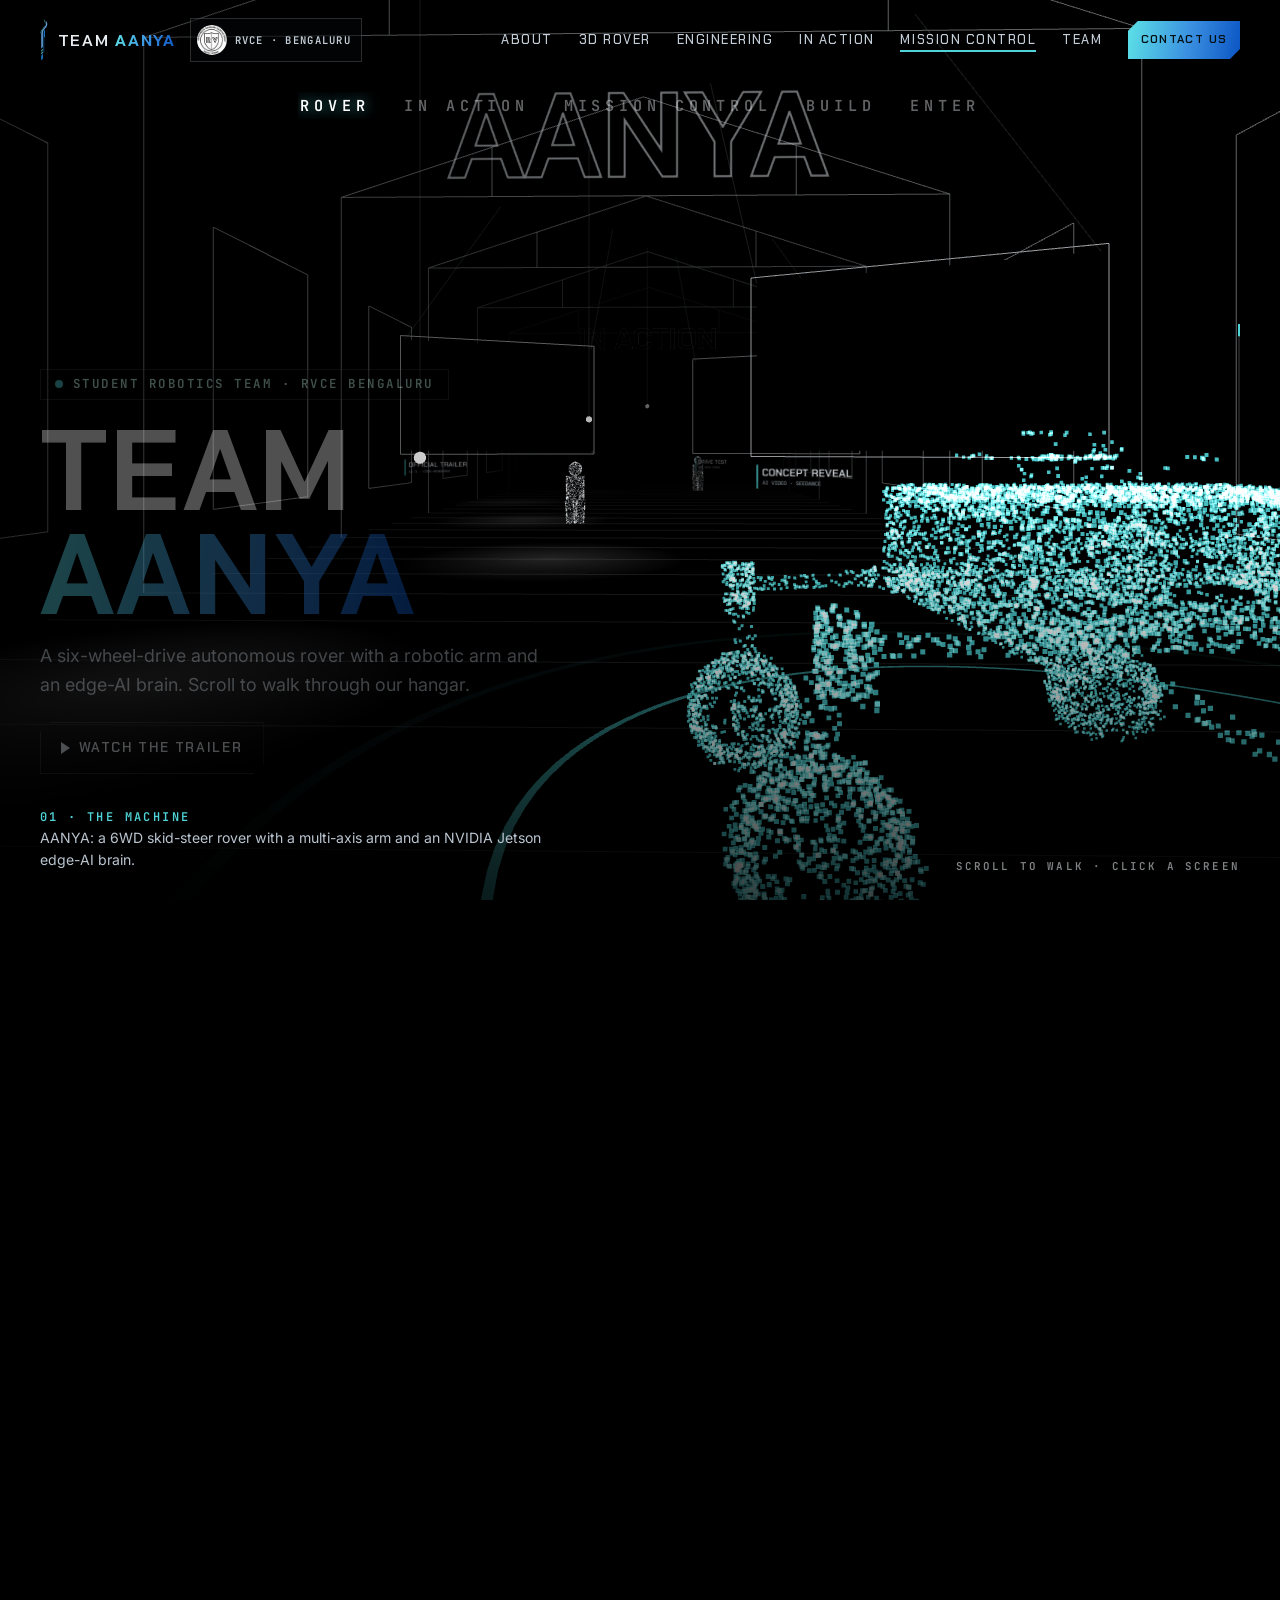
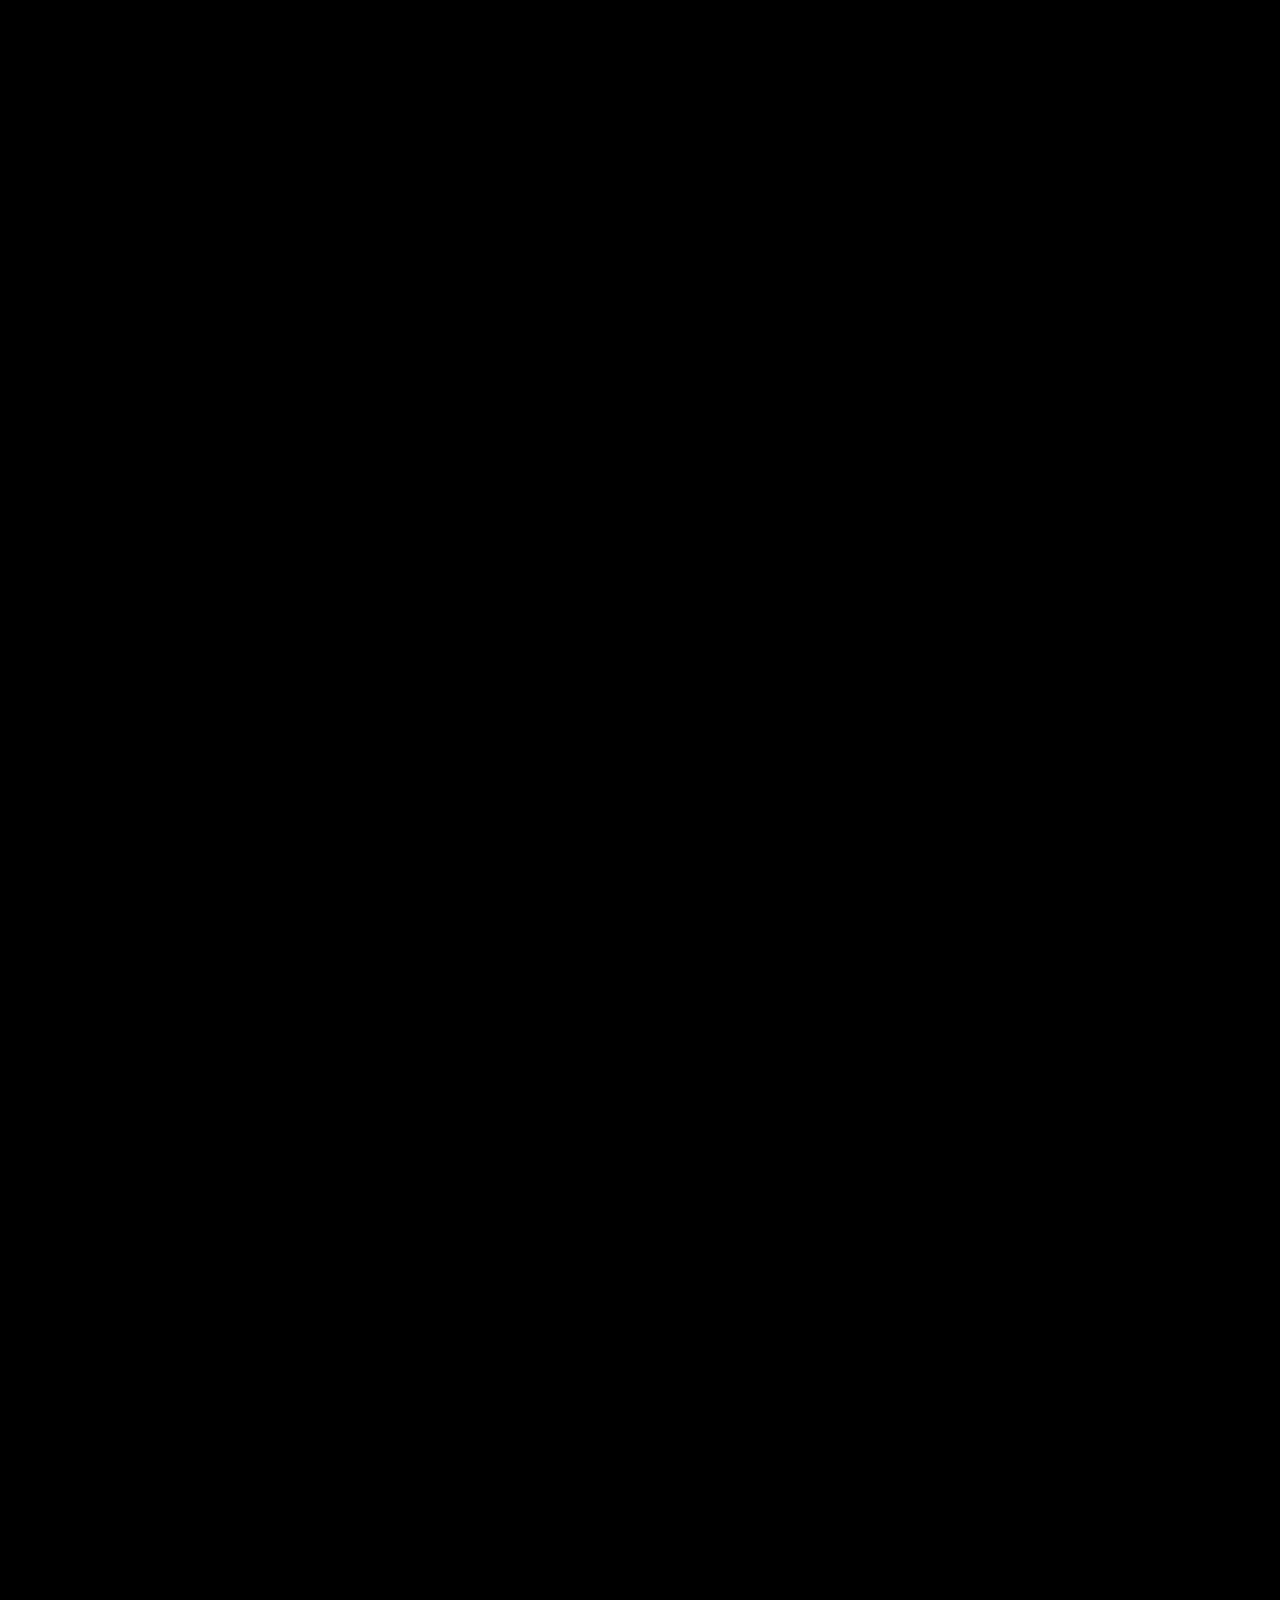
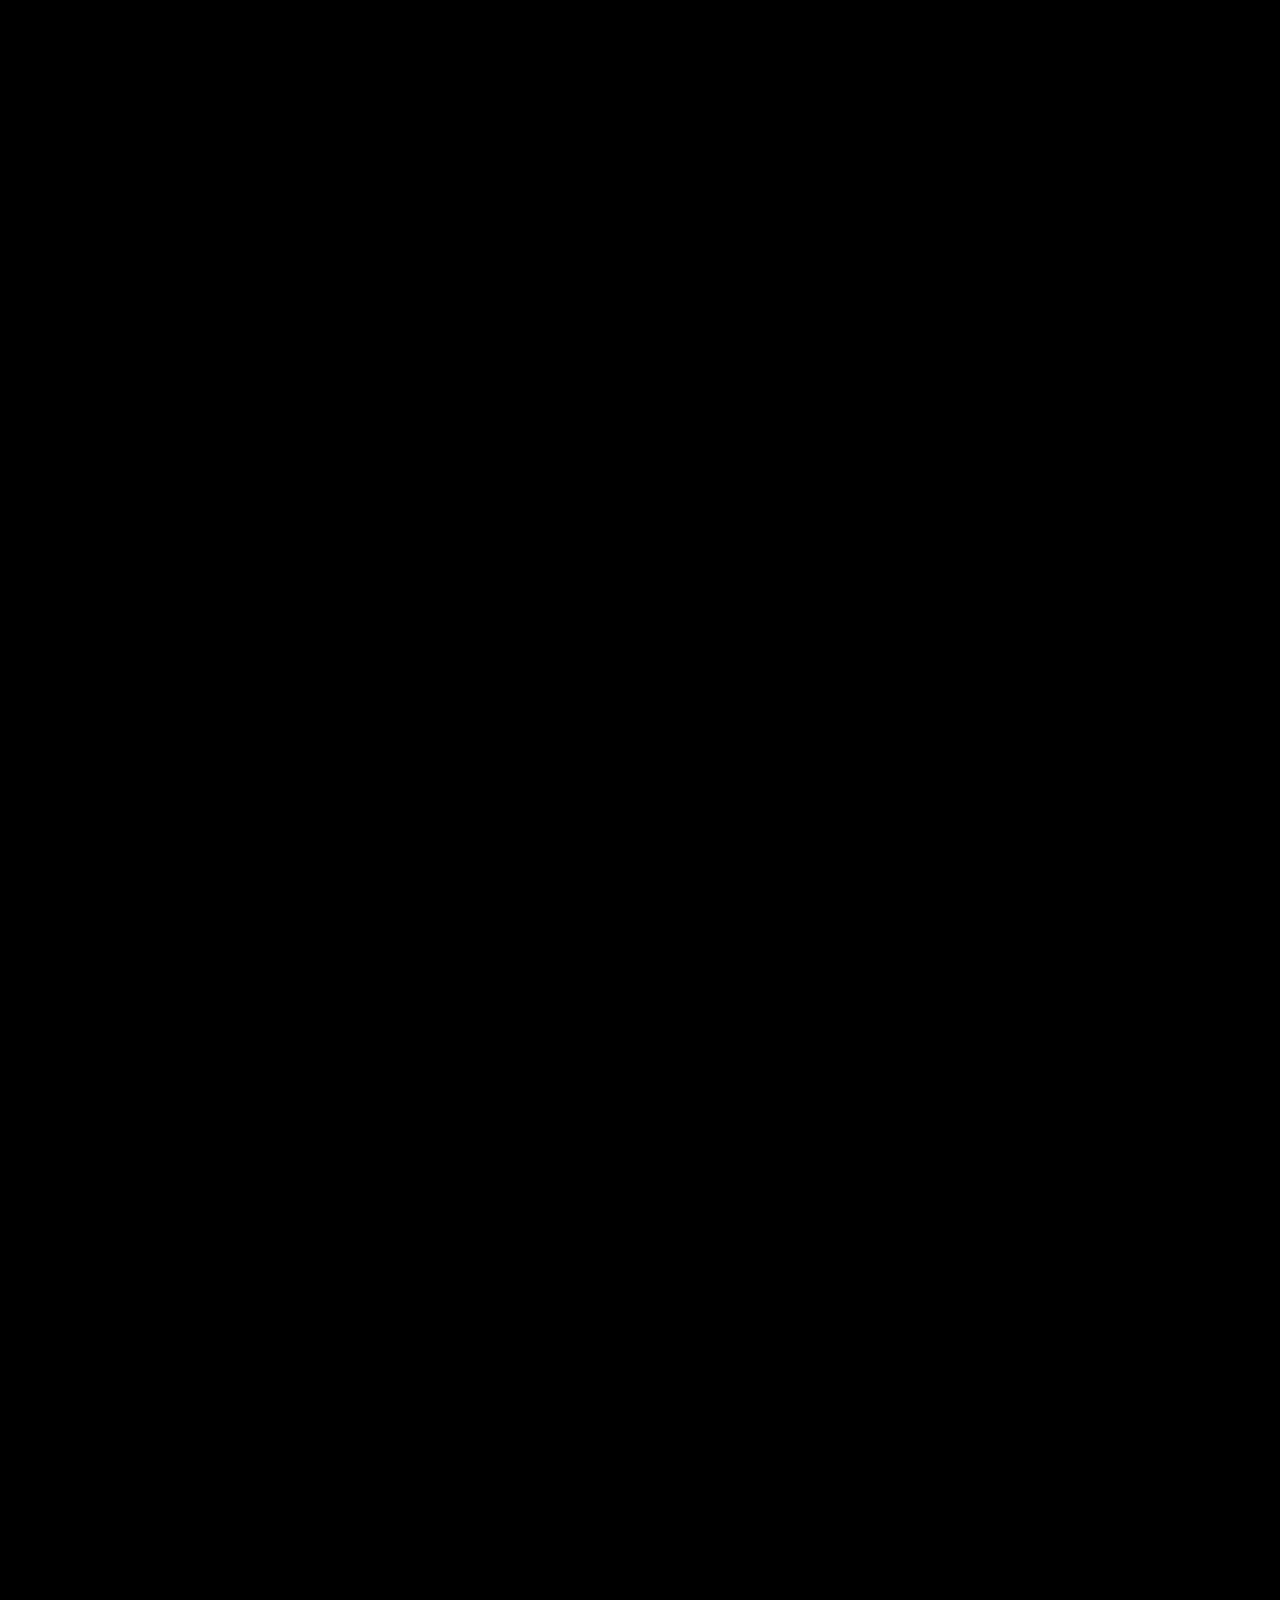
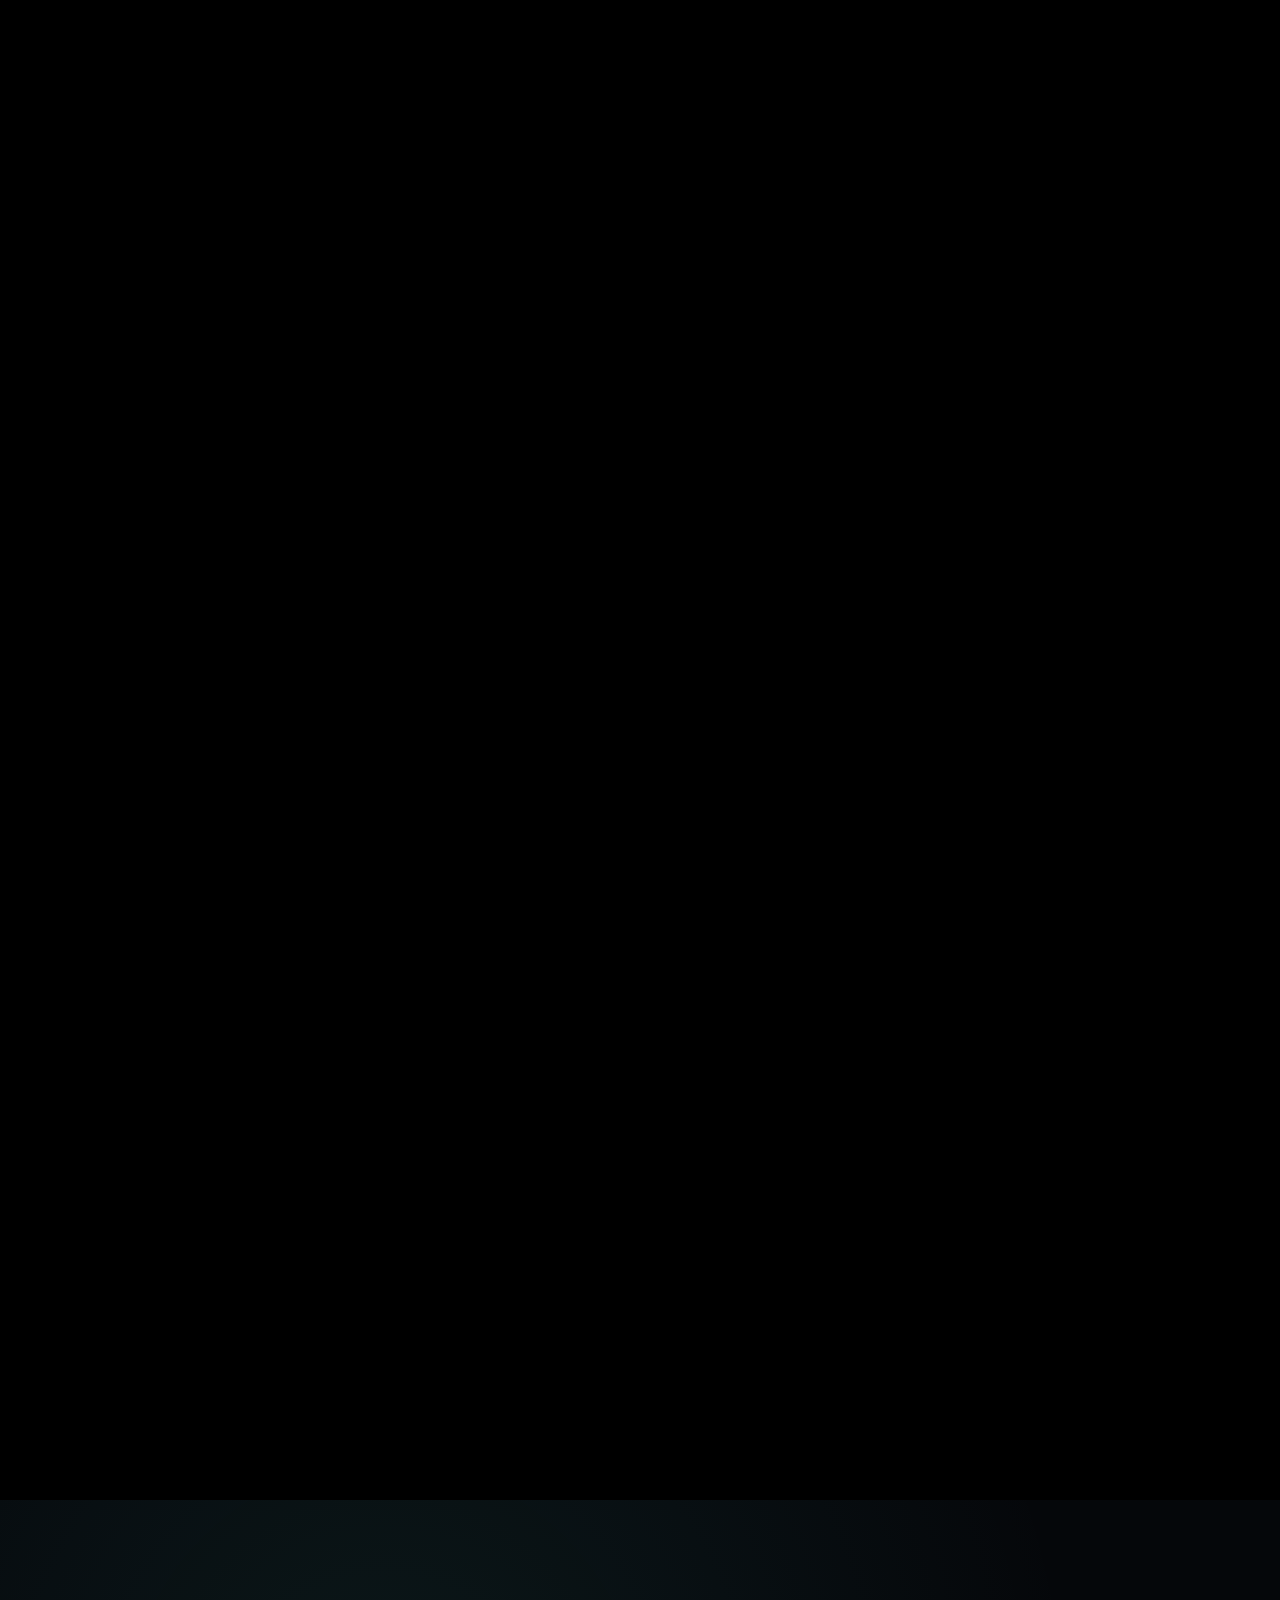
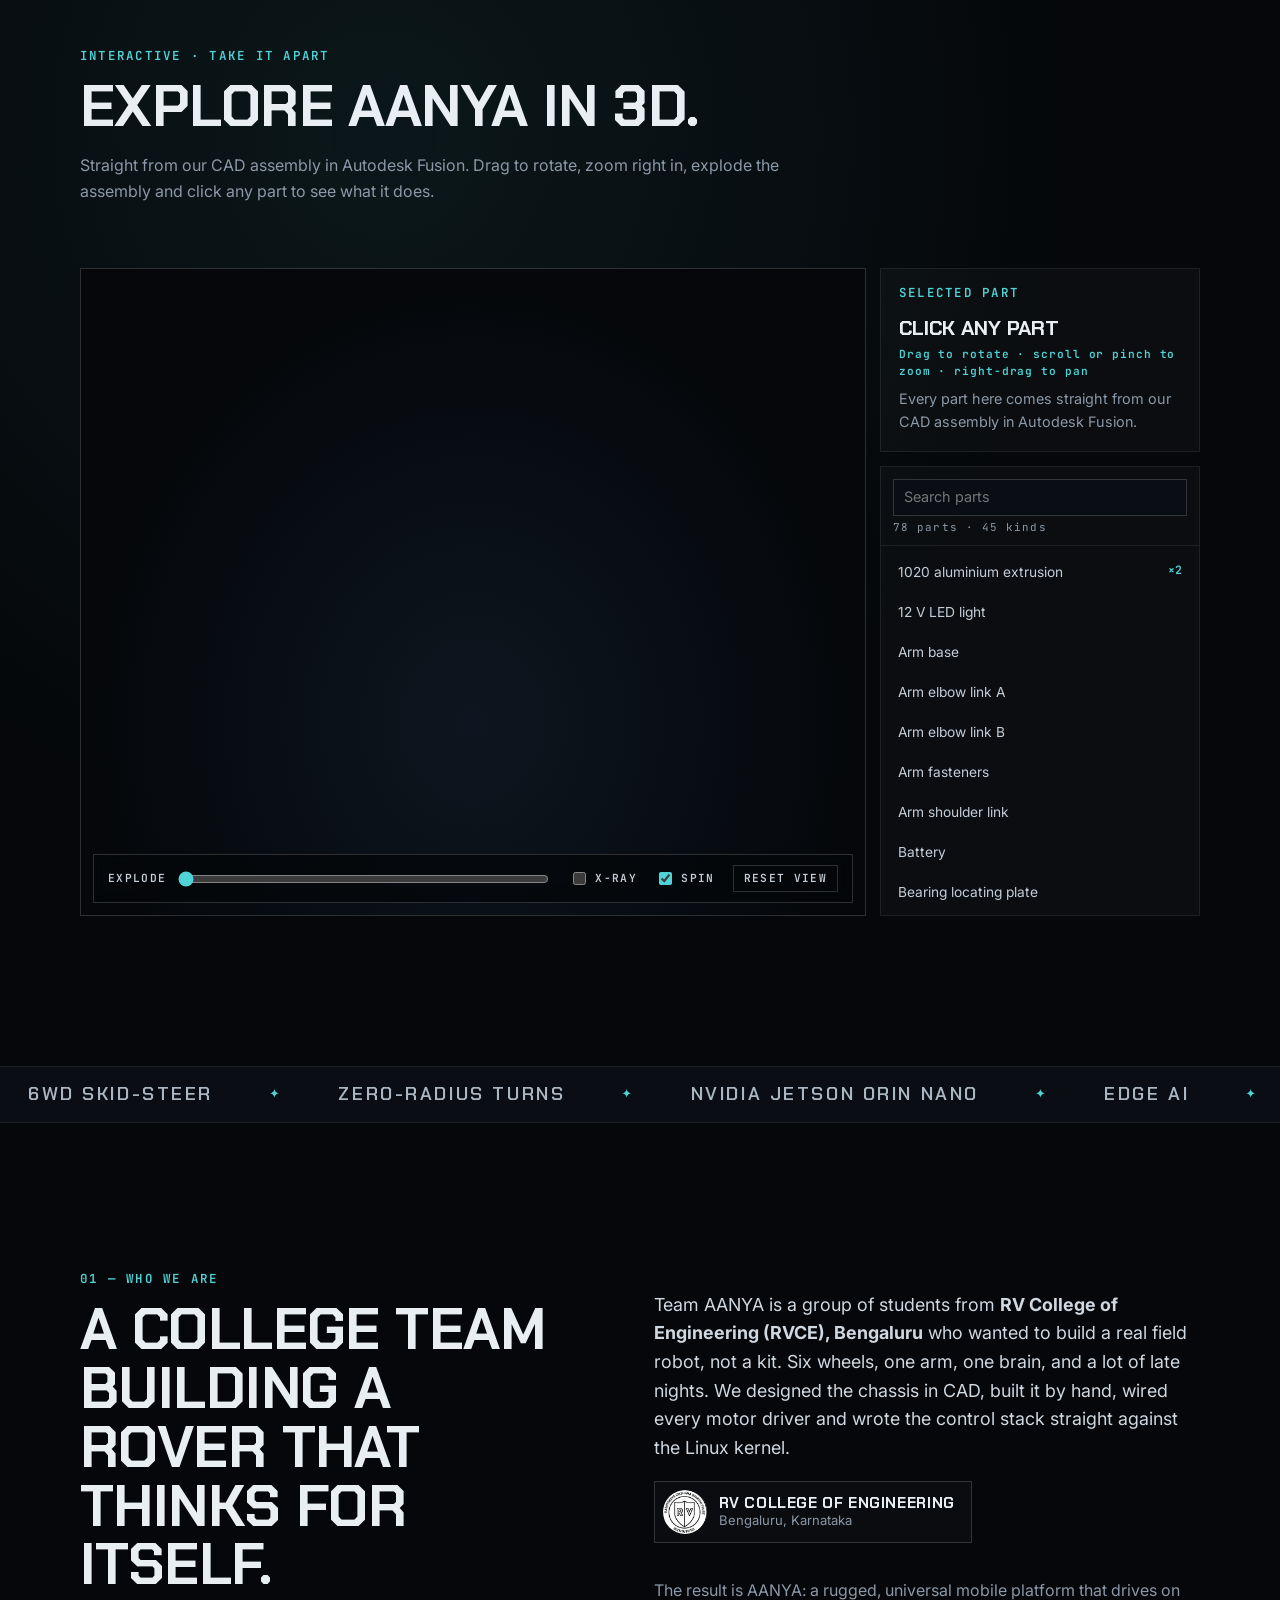
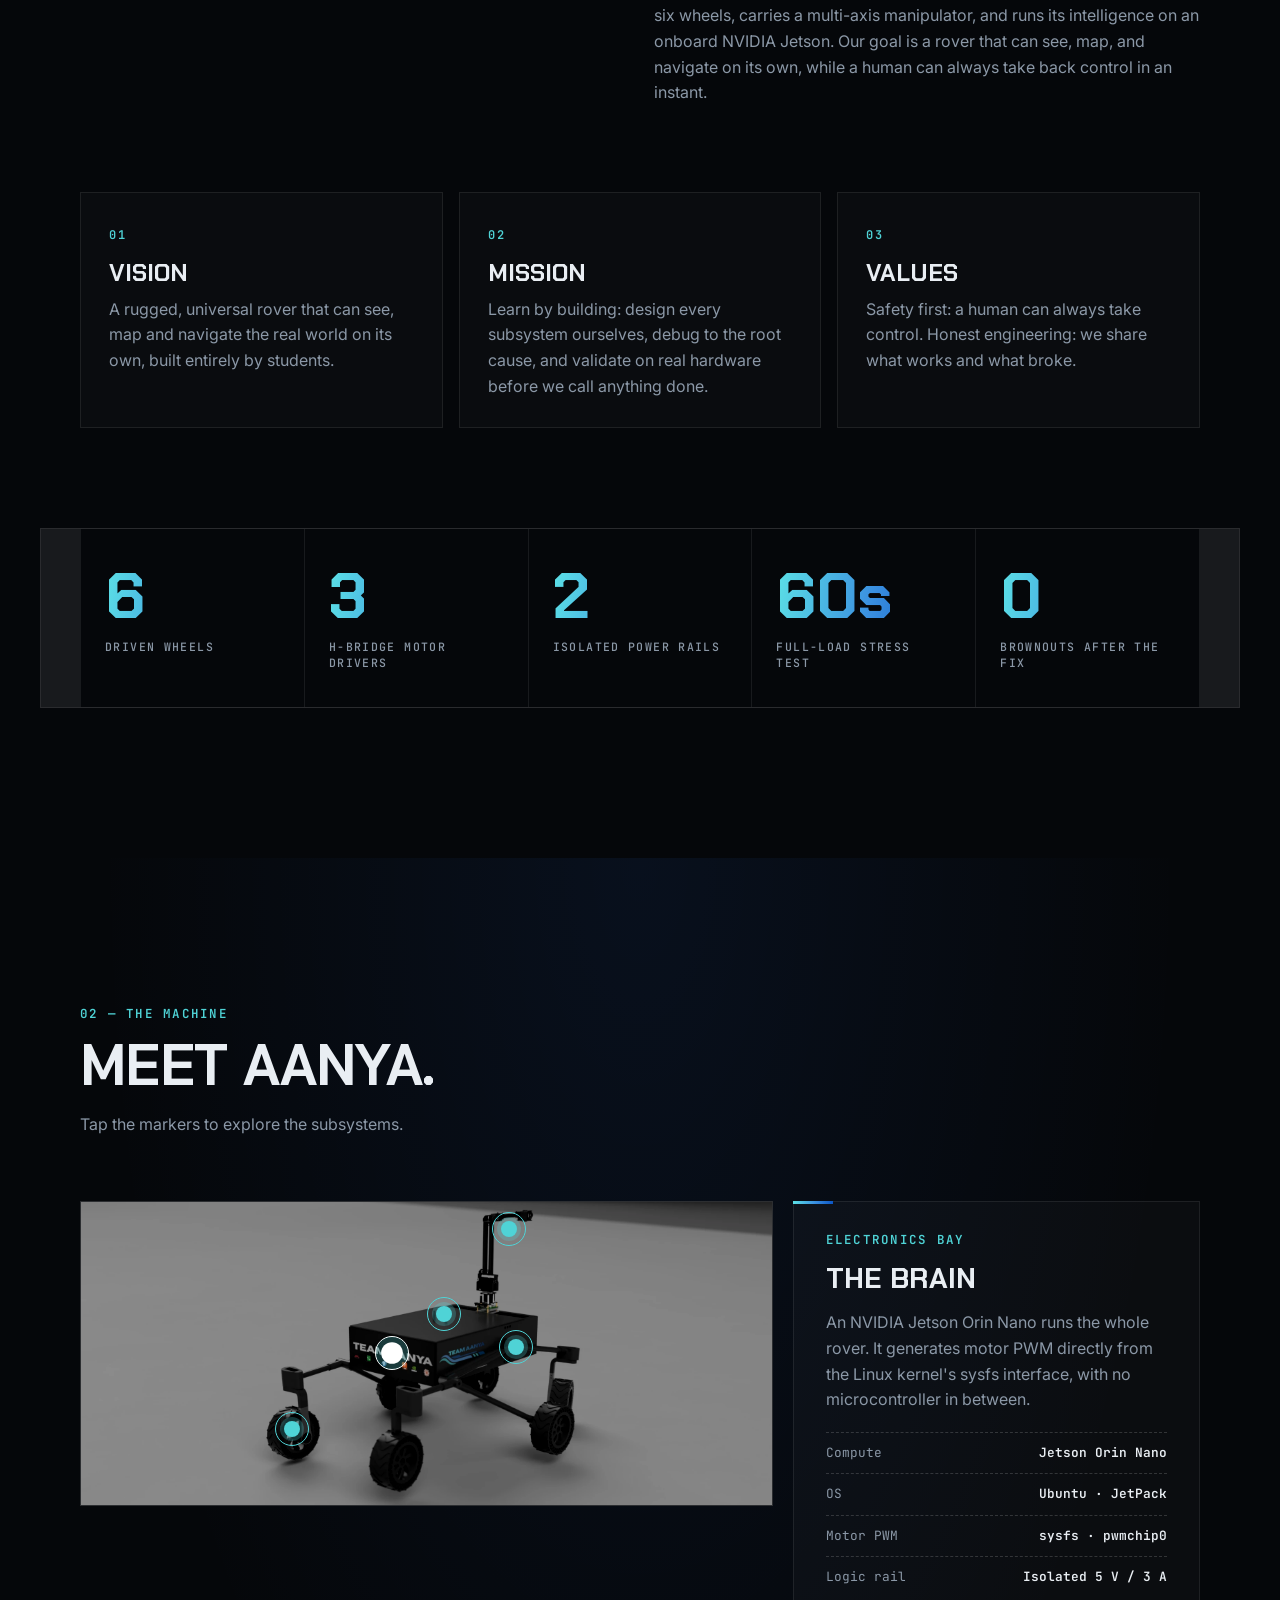
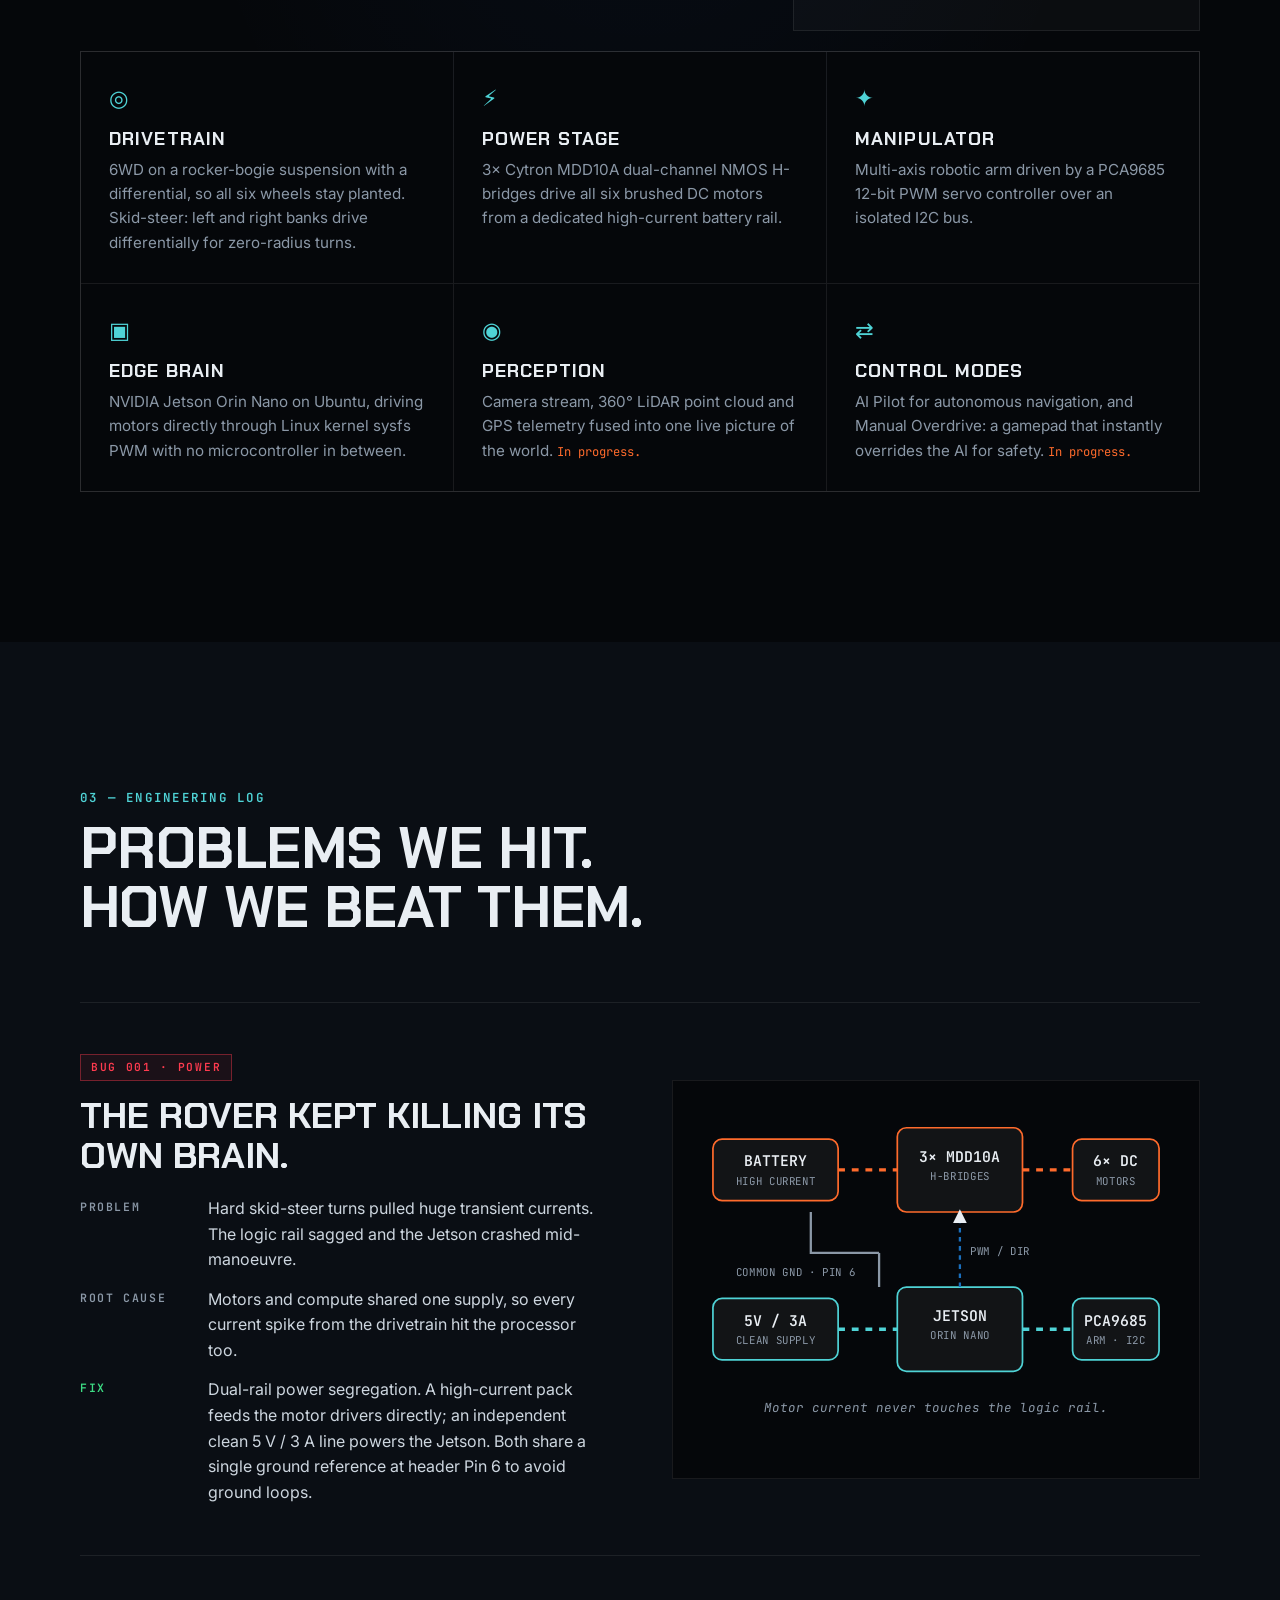
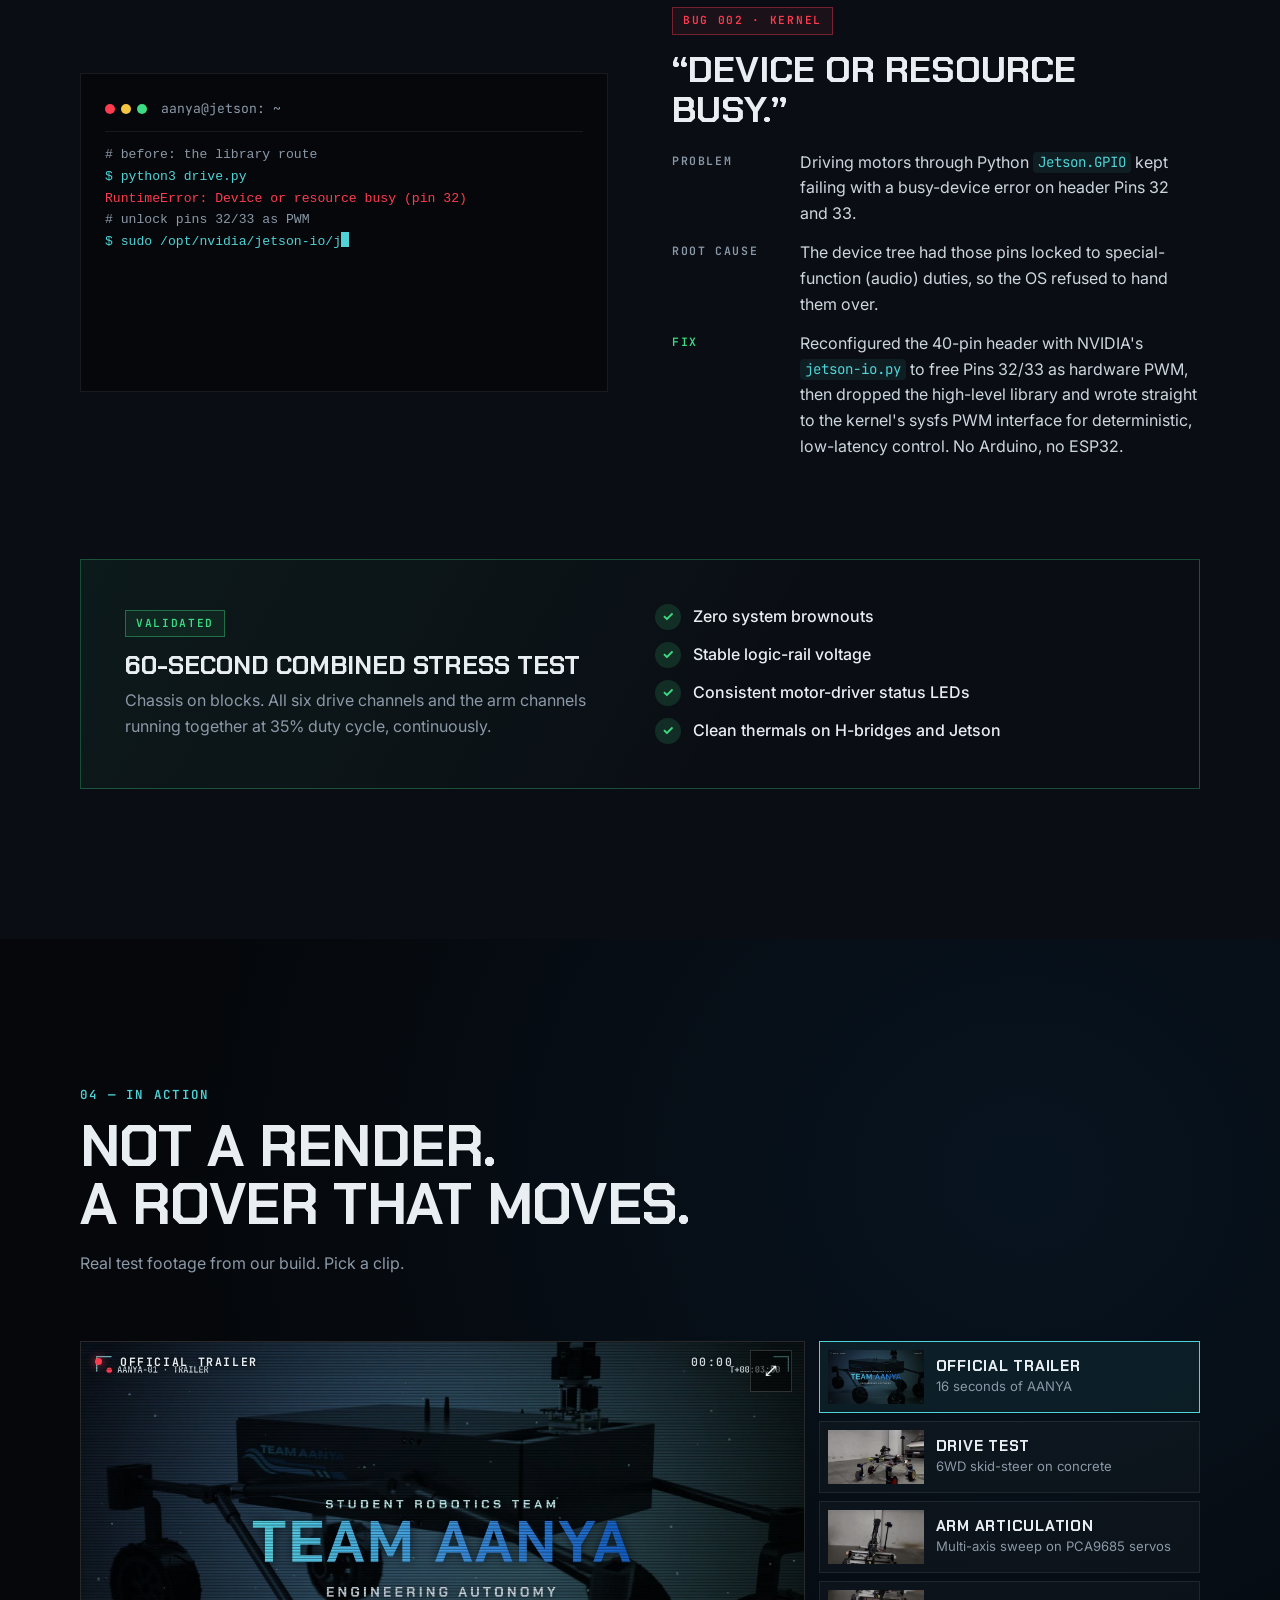
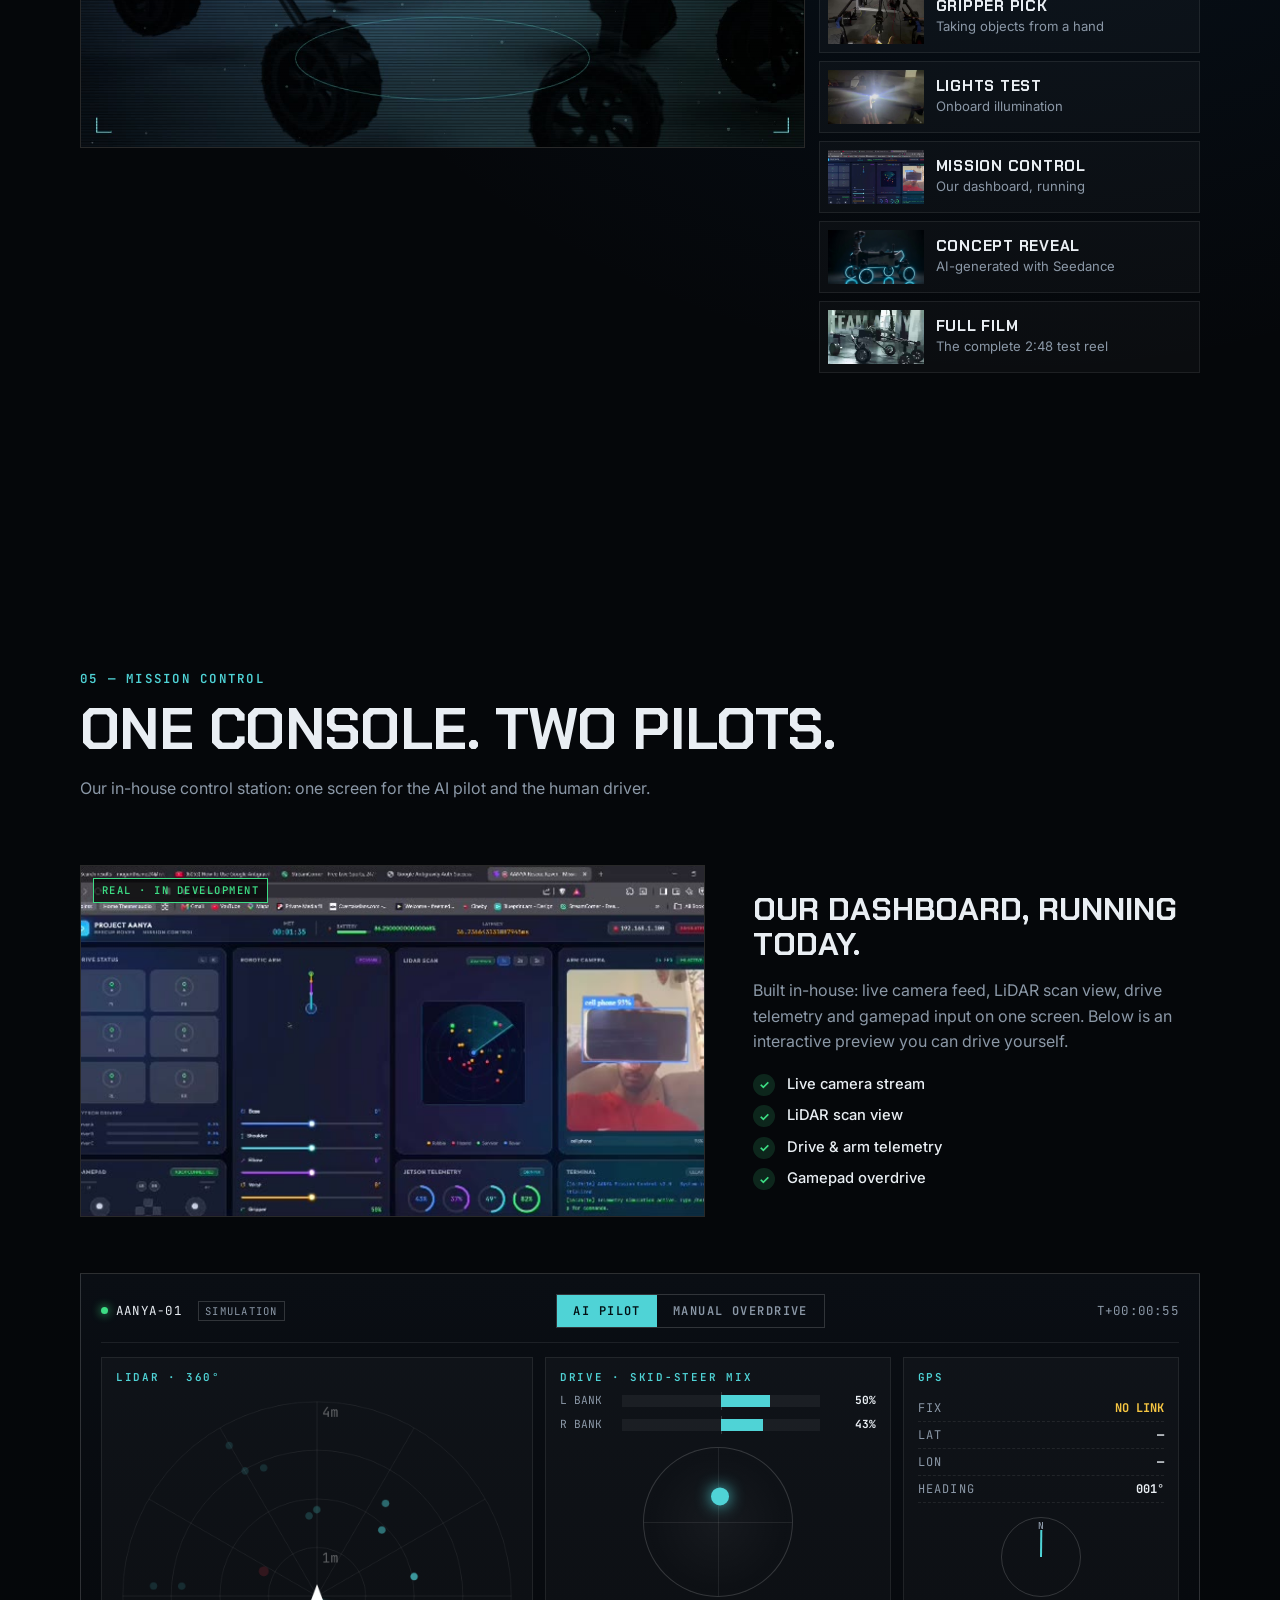
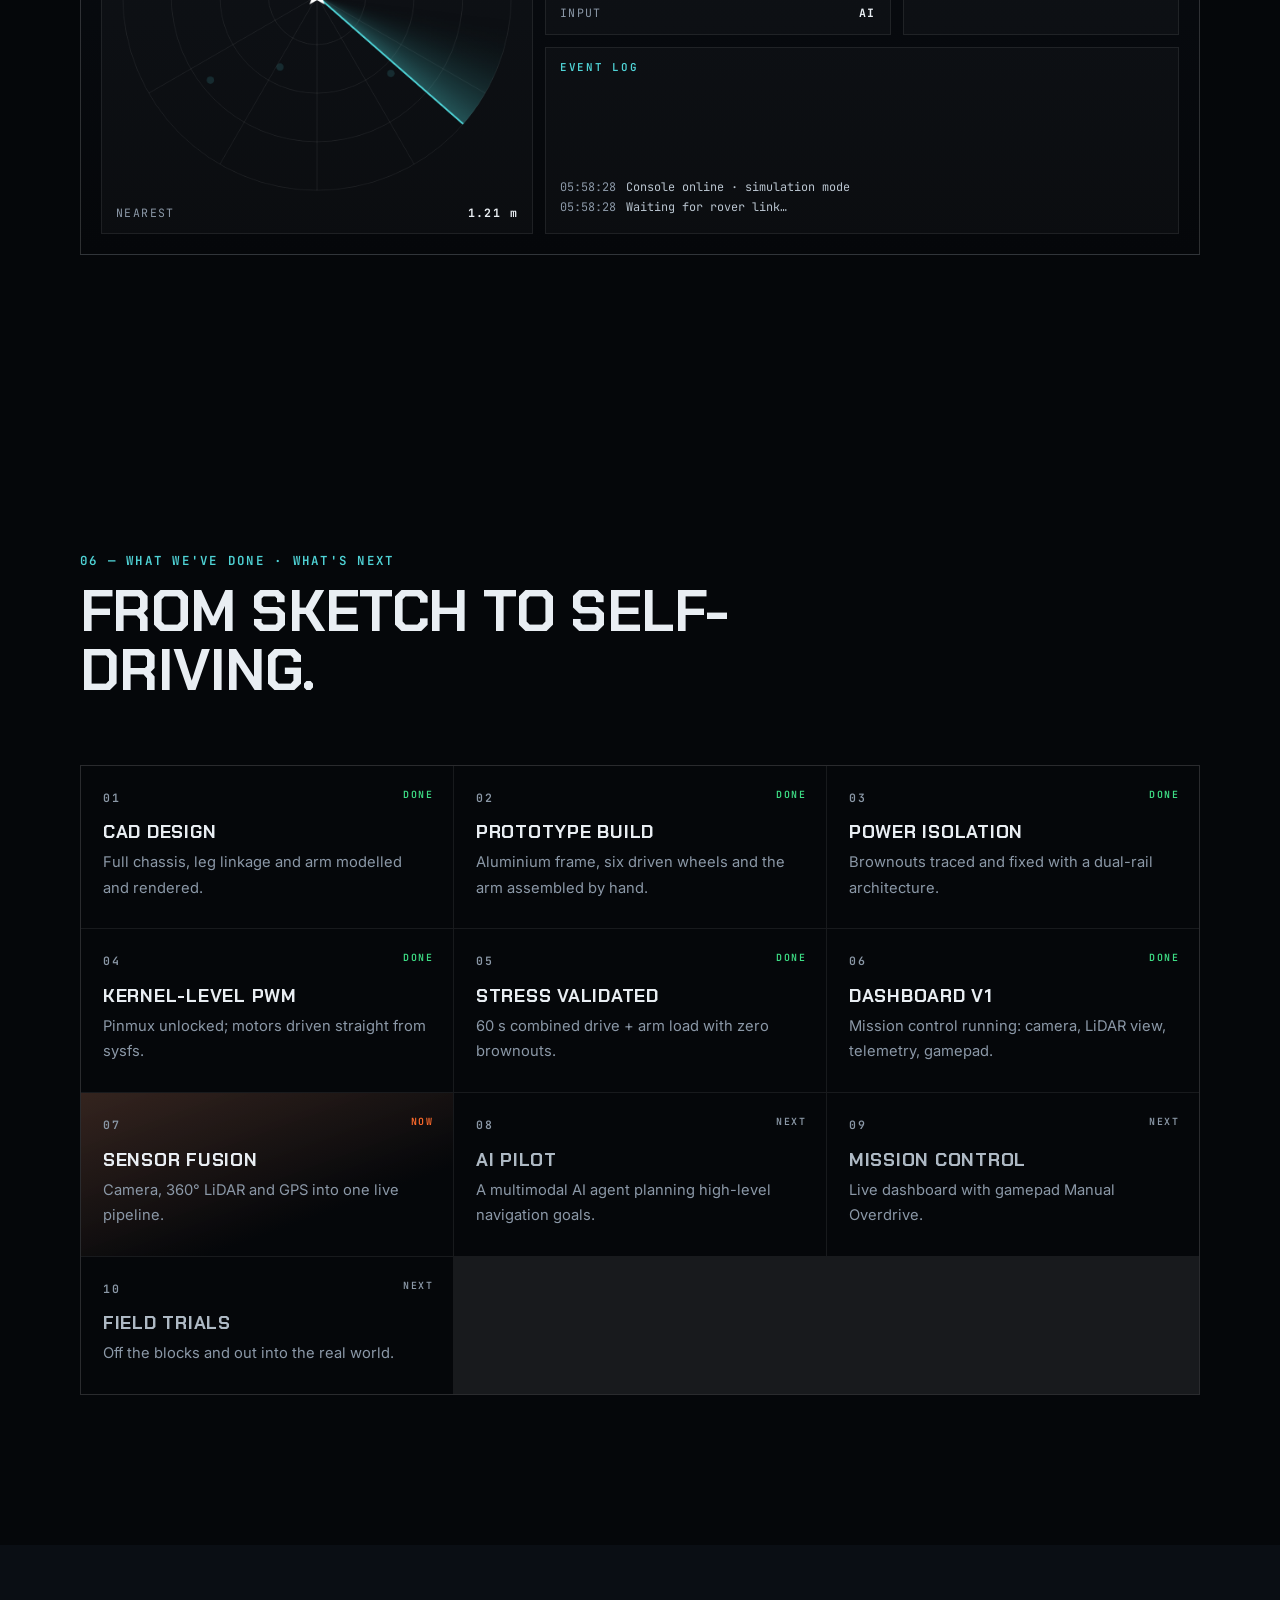
==== commit 44571aec: "Add the RVCE logo to the nav, About section and footer Co-Authored-By: Claude Opus 5.5 <noreply@anth" ====
--- a/index.html
+++ b/index.html
@@ -26,7 +26,7 @@
     "url": "https://saathviku-cmd.github.io/bad-bunny-/",
     "logo": "https://saathviku-cmd.github.io/bad-bunny-/assets/img/logo-mark.svg",
     "image": "https://saathviku-cmd.github.io/bad-bunny-/assets/img/still-trailer.jpg",
-    "parentOrganization": { "@type": "CollegeOrUniversity", "name": "RV College of Engineering", "alternateName": "RVCE", "address": { "@type": "PostalAddress", "addressLocality": "Bengaluru", "addressRegion": "Karnataka", "addressCountry": "IN" } },
+    "parentOrganization": { "@type": "CollegeOrUniversity", "name": "RV College of Engineering", "logo": "https://saathviku-cmd.github.io/bad-bunny-/assets/img/rvce-logo.png", "alternateName": "RVCE", "address": { "@type": "PostalAddress", "addressLocality": "Bengaluru", "addressRegion": "Karnataka", "addressCountry": "IN" } },
     "email": "saathviku@gmail.com",
     "telephone": "+91-91139-36032",
     "contactPoint": { "@type": "ContactPoint", "contactType": "sponsorship and general enquiries", "email": "saathviku@gmail.com", "telephone": "+91-91139-36032" },
@@ -62,7 +62,7 @@
       <img src="assets/img/logo-mark.svg" alt="" class="nav__mark" />
       <span>TEAM <b>AANYA</b></span>
     </a>
-    <span class="college" title="RV College of Engineering, Bengaluru"><span class="college__mark">RVCE</span><span class="college__name">RV College of Engineering</span></span>
+    <span class="college" title="RV College of Engineering, Bengaluru"><span class="college__mark"><img src="assets/img/rvce-logo.png" alt="RVCE logo" width="160" height="148" /></span><span class="college__name">RVCE · Bengaluru</span></span>
     <nav class="nav__links" id="navLinks">
       <a href="#about">About</a>
       <a href="#explore">3D Rover</a>
@@ -199,6 +199,7 @@
         </div>
         <div class="reveal">
           <p class="lead">Team AANYA is a group of students from <b>RV College of Engineering (RVCE), Bengaluru</b> who wanted to build a real field robot, not a kit. Six wheels, one arm, one brain, and a lot of late nights. We designed the chassis in CAD, built it by hand, wired every motor driver and wrote the control stack straight against the Linux kernel.</p>
+          <p class="affil"><img src="assets/img/rvce-logo.png" alt="RVCE logo" width="160" height="148" /><span><b>RV College of Engineering</b>Bengaluru, Karnataka</span></p>
           <p class="muted">The result is AANYA: a rugged, universal mobile platform that drives on six wheels, carries a multi-axis manipulator, and runs its intelligence on an onboard NVIDIA Jetson. Our goal is a rover that can see, map, and navigate on its own, while a human can always take back control in an instant.</p>
         </div>
       </div>
@@ -630,7 +631,10 @@
     <div class="wrap foot__top">
       <div class="foot__brand-col">
         <img src="assets/img/logo-vertical.svg" alt="Team AANYA logo" class="foot__logo" />
-        <p class="muted">Student robotics team from RV College of Engineering (RVCE), Bengaluru, building a 6WD autonomous rover with a robotic arm and an edge-AI brain.</p>
+        <div>
+          <p class="muted">Student robotics team from RV College of Engineering (RVCE), Bengaluru, building a 6WD autonomous rover with a robotic arm and an edge-AI brain.</p>
+          <p class="foot__college"><img src="assets/img/rvce-logo.png" alt="" width="160" height="148" />RV College of Engineering, Bengaluru</p>
+        </div>
       </div>
       <div>
         <h5>Explore</h5>
--- a/assets/css/style.css
+++ b/assets/css/style.css
@@ -321,8 +321,14 @@
 
 /* ---------- college chip ---------- */
 .college { display: inline-flex; align-items: center; gap: 8px; margin-left: 14px; padding: 6px 10px 6px 6px; border: 1px solid var(--line-2); background: rgba(5, 7, 10, 0.5); font: 600 0.66rem/1 var(--f-mono); letter-spacing: 0.12em; text-transform: uppercase; color: #c4ced8; white-space: nowrap; }
-.college__mark { padding: 4px 6px; background: #fff; color: #0b2a6b; font: 700 0.72rem/1 var(--f-display); letter-spacing: 0.06em; }
-.college__mark img { height: 22px; width: auto; display: block; }
+.college__mark { display: grid; place-items: center; width: 30px; height: 30px; border-radius: 50%; background: #fff; overflow: hidden; }
+.college__mark img { width: 30px; height: 30px; object-fit: cover; display: block; }
+.affil { display: inline-flex; align-items: center; gap: 12px; margin: 0 0 1.2rem; padding: 8px 16px 8px 8px; border: 1px solid var(--line-2); background: var(--panel); }
+.affil img { width: 44px; height: 44px; border-radius: 50%; background: #fff; object-fit: cover; }
+.affil span { font-size: 0.82rem; color: var(--muted); line-height: 1.3; }
+.affil b { display: block; font: 700 0.95rem/1.2 var(--f-display); text-transform: uppercase; letter-spacing: 0.04em; color: var(--text); }
+.foot__college { display: flex; align-items: center; gap: 10px; margin: 14px 0 0; font-size: 0.82rem; color: #b9c4cf; }
+.foot__college img { width: 32px; height: 32px; border-radius: 50%; background: #fff; object-fit: cover; }
 .nav { justify-content: flex-start; }
 .nav__links { margin-left: auto; }
 
@@ -626,7 +632,7 @@
   .crew { gap: 10px; }
   .member { padding: 8px 8px 14px; }
   .member h4 { font-size: 0.98rem; }
-  .college { margin-left: 10px; padding: 4px; }
+  .college { margin-left: 10px; padding: 3px; border-radius: 50%; }
   .brands { grid-template-columns: repeat(2, minmax(0, 1fr)); }
   .brand__tip { width: 200px; }
   .brands li:nth-child(odd) .brand__tip { left: 0; right: auto; transform: translate(0, 6px); }
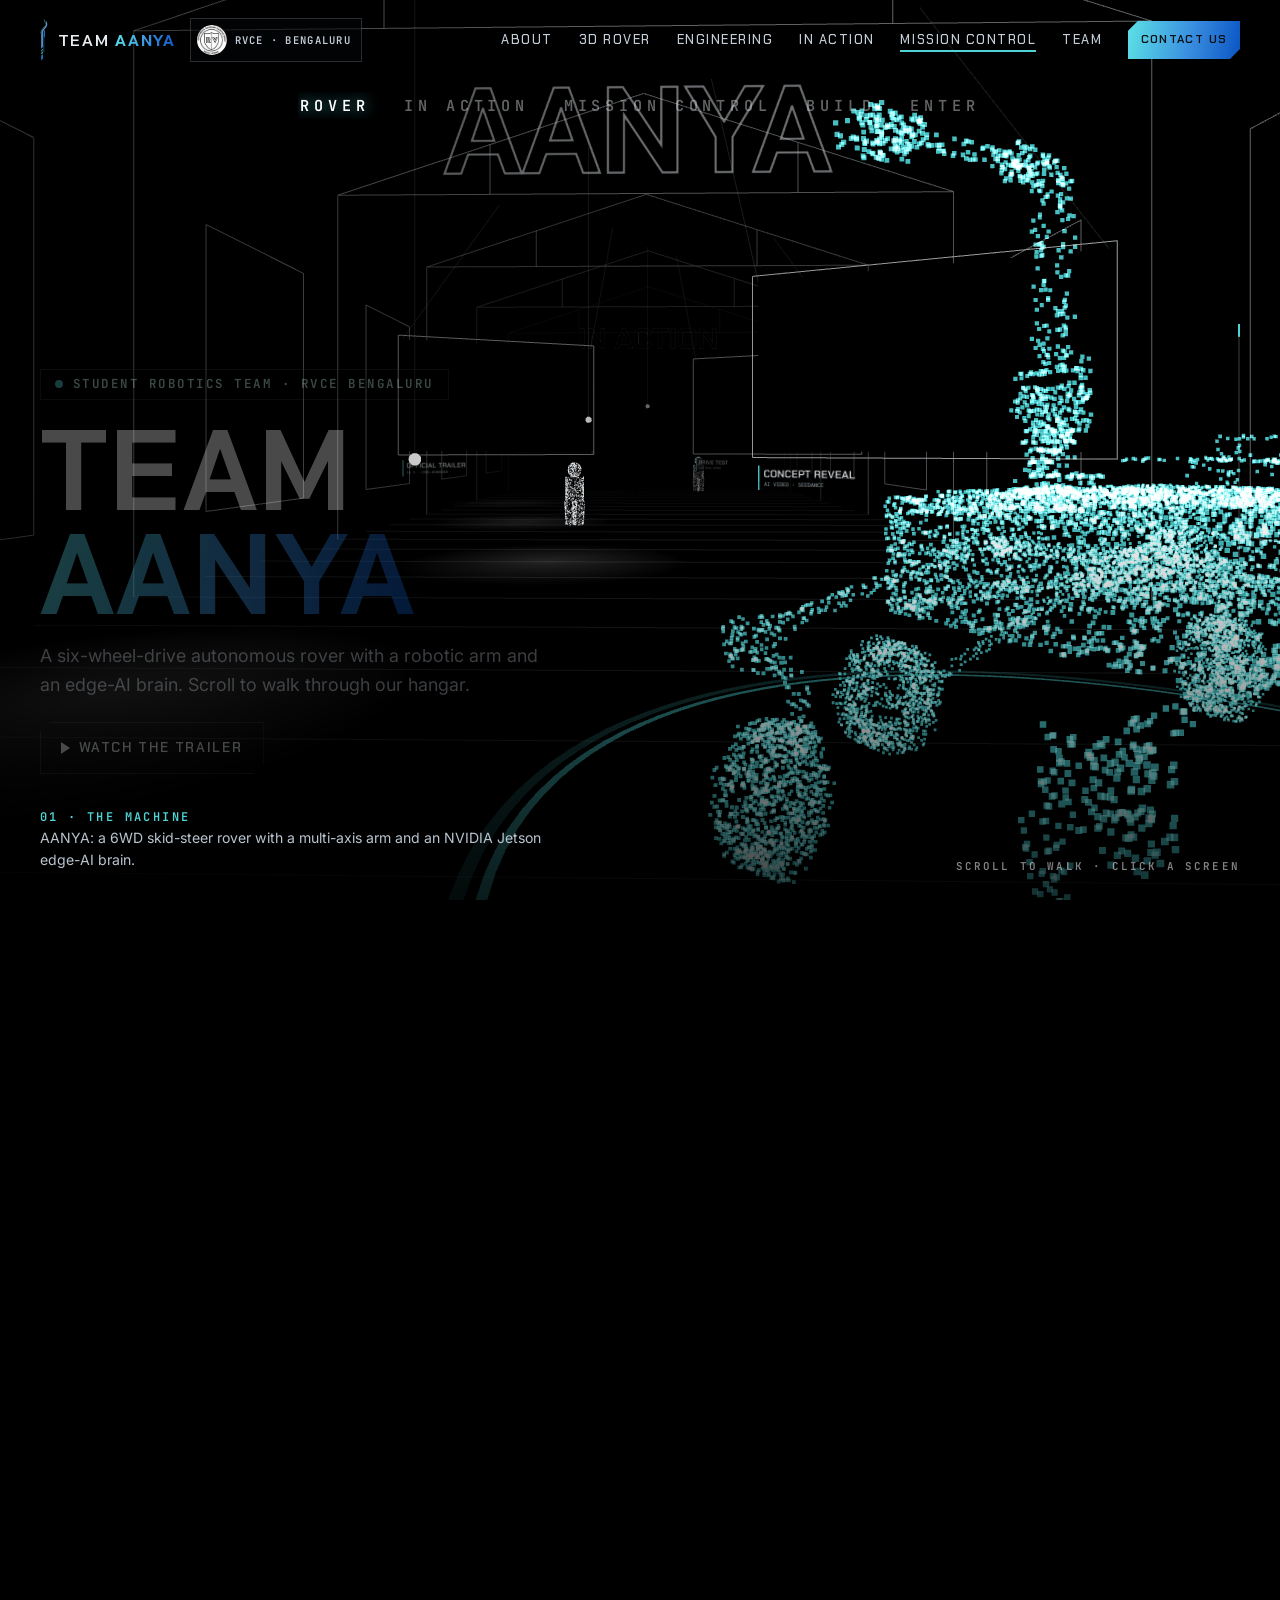
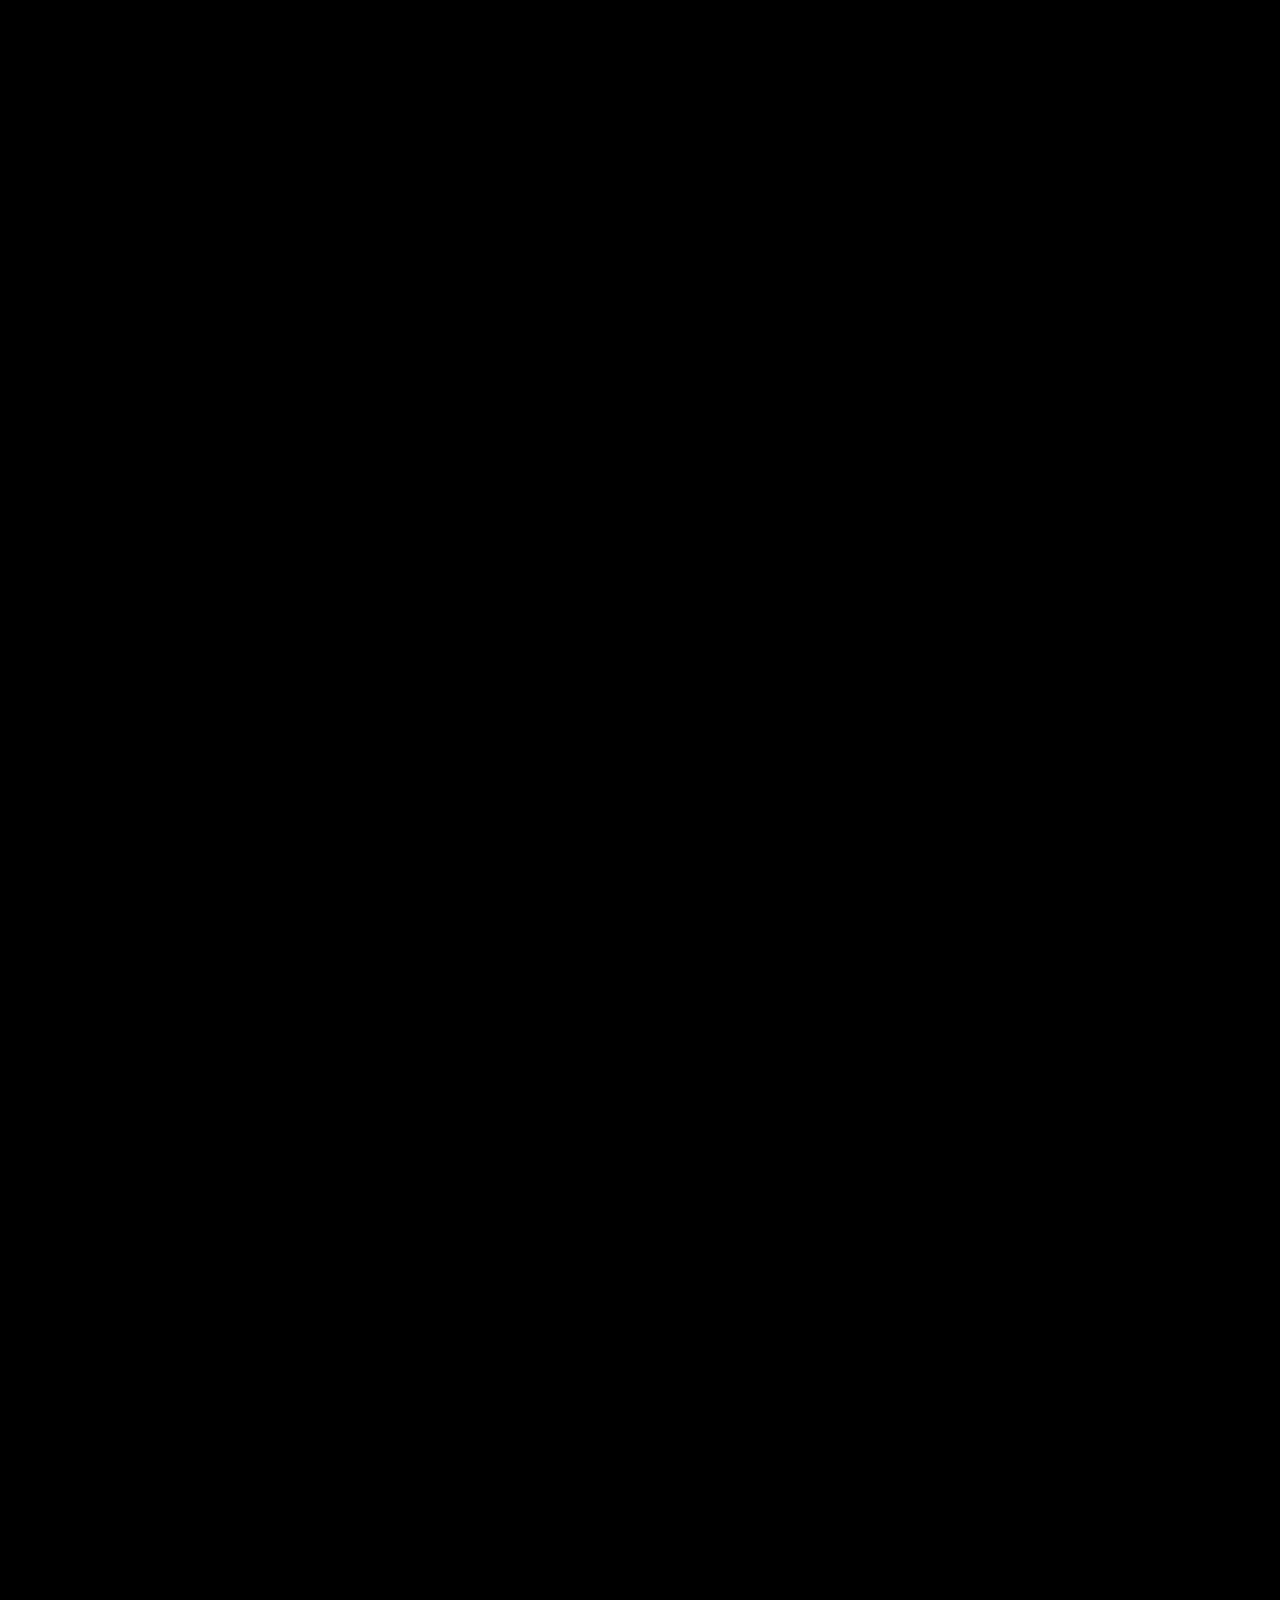
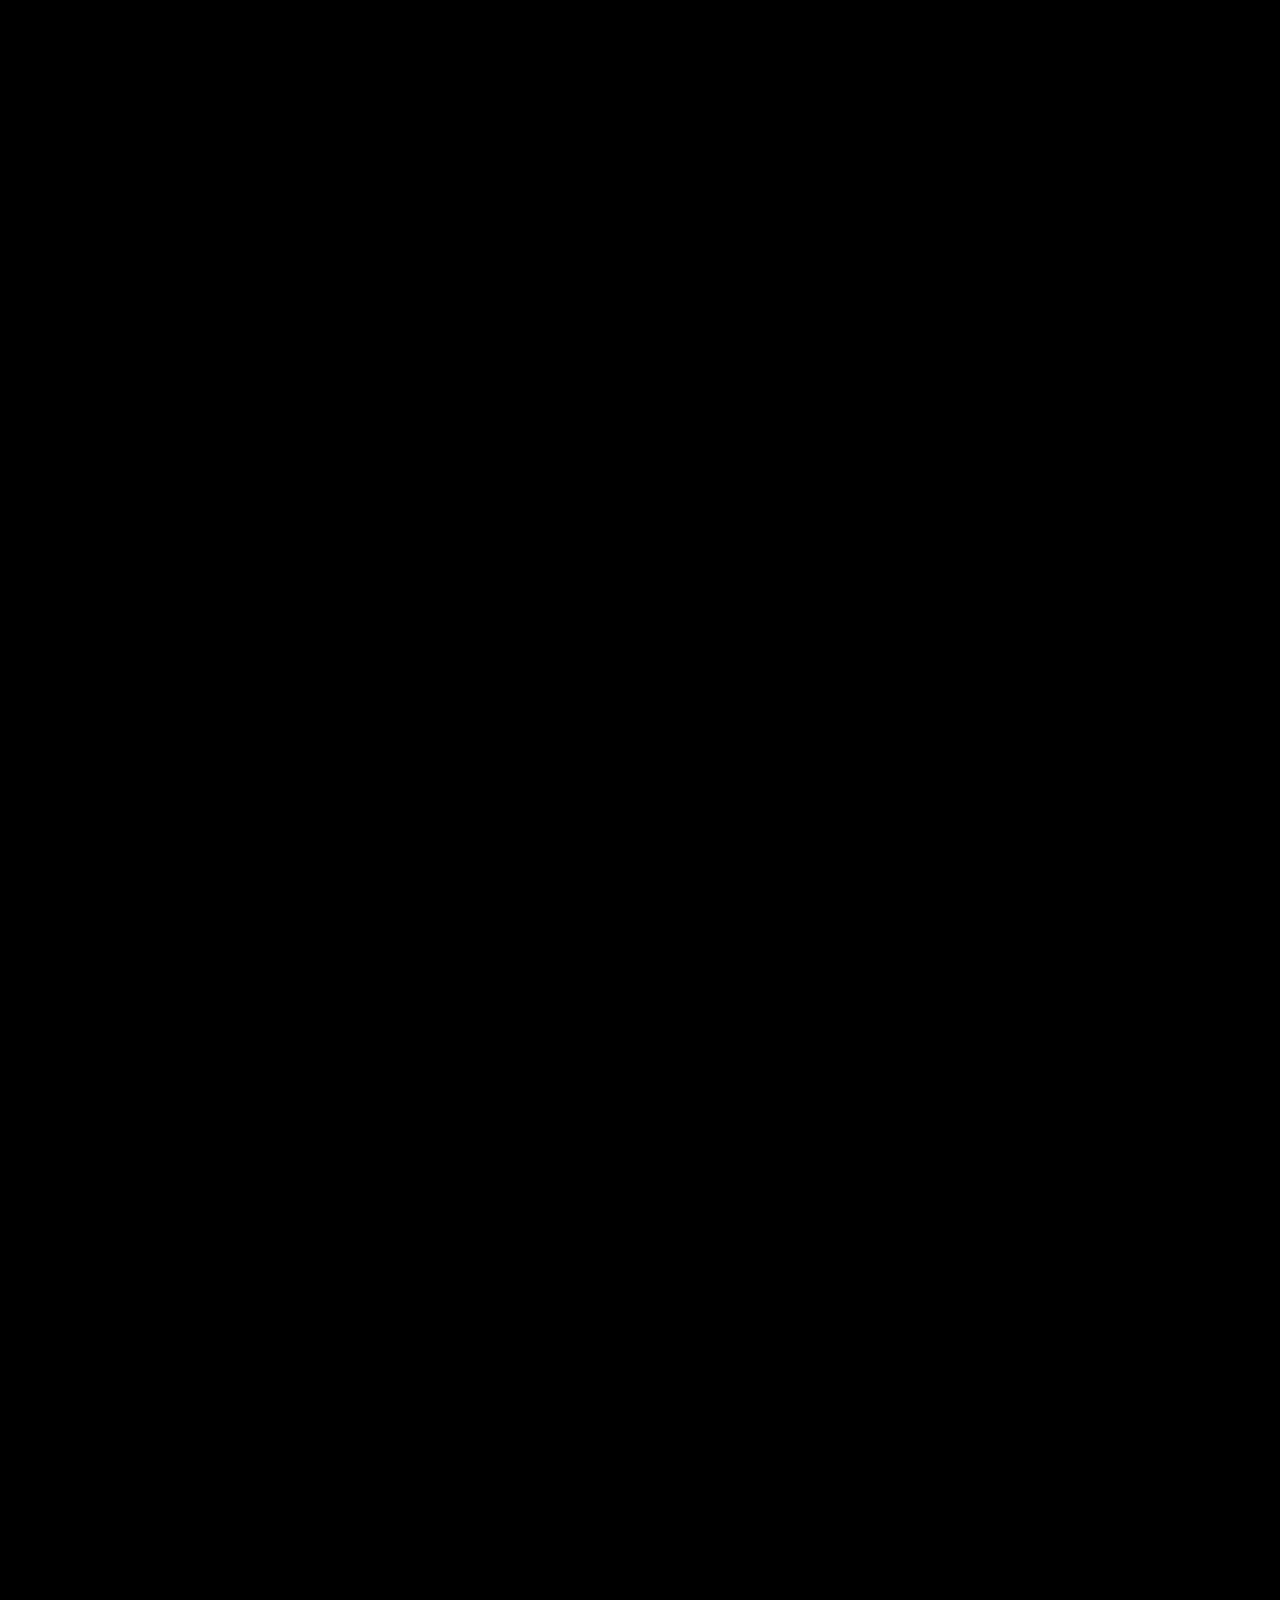
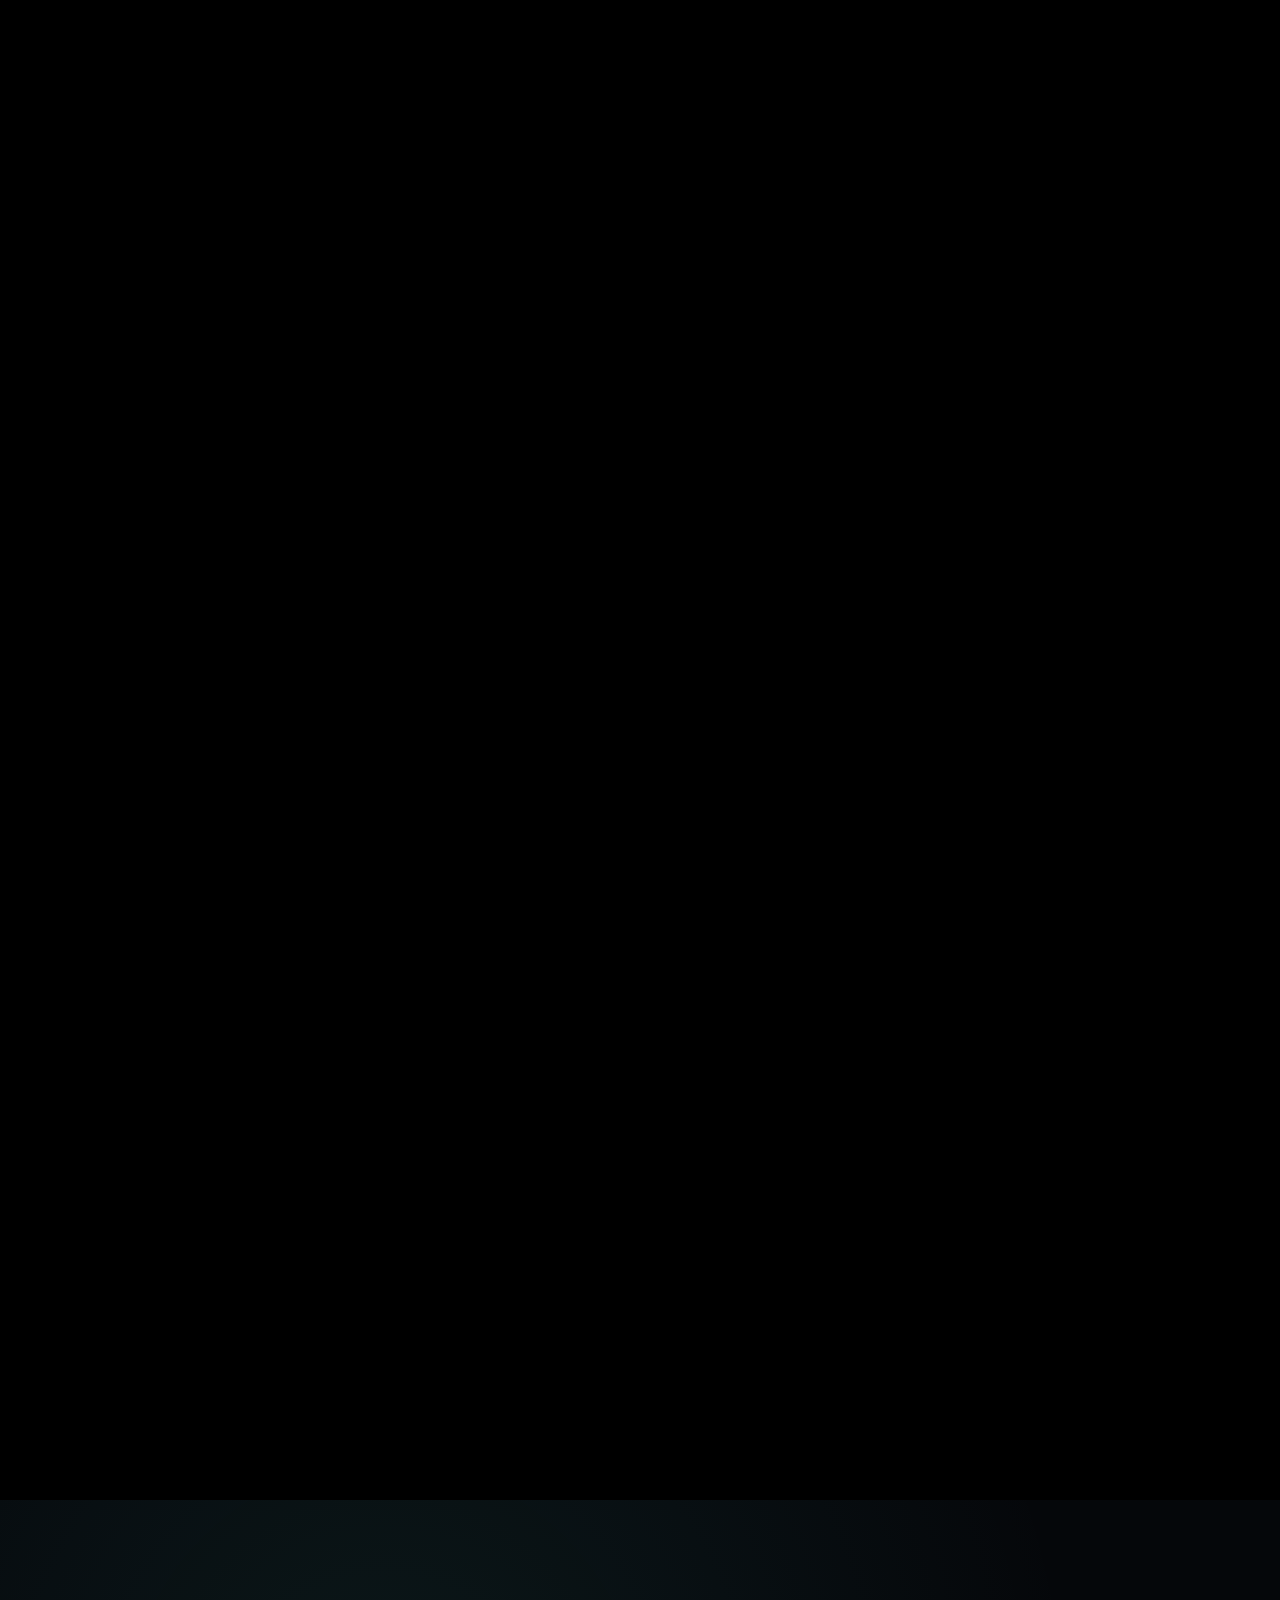
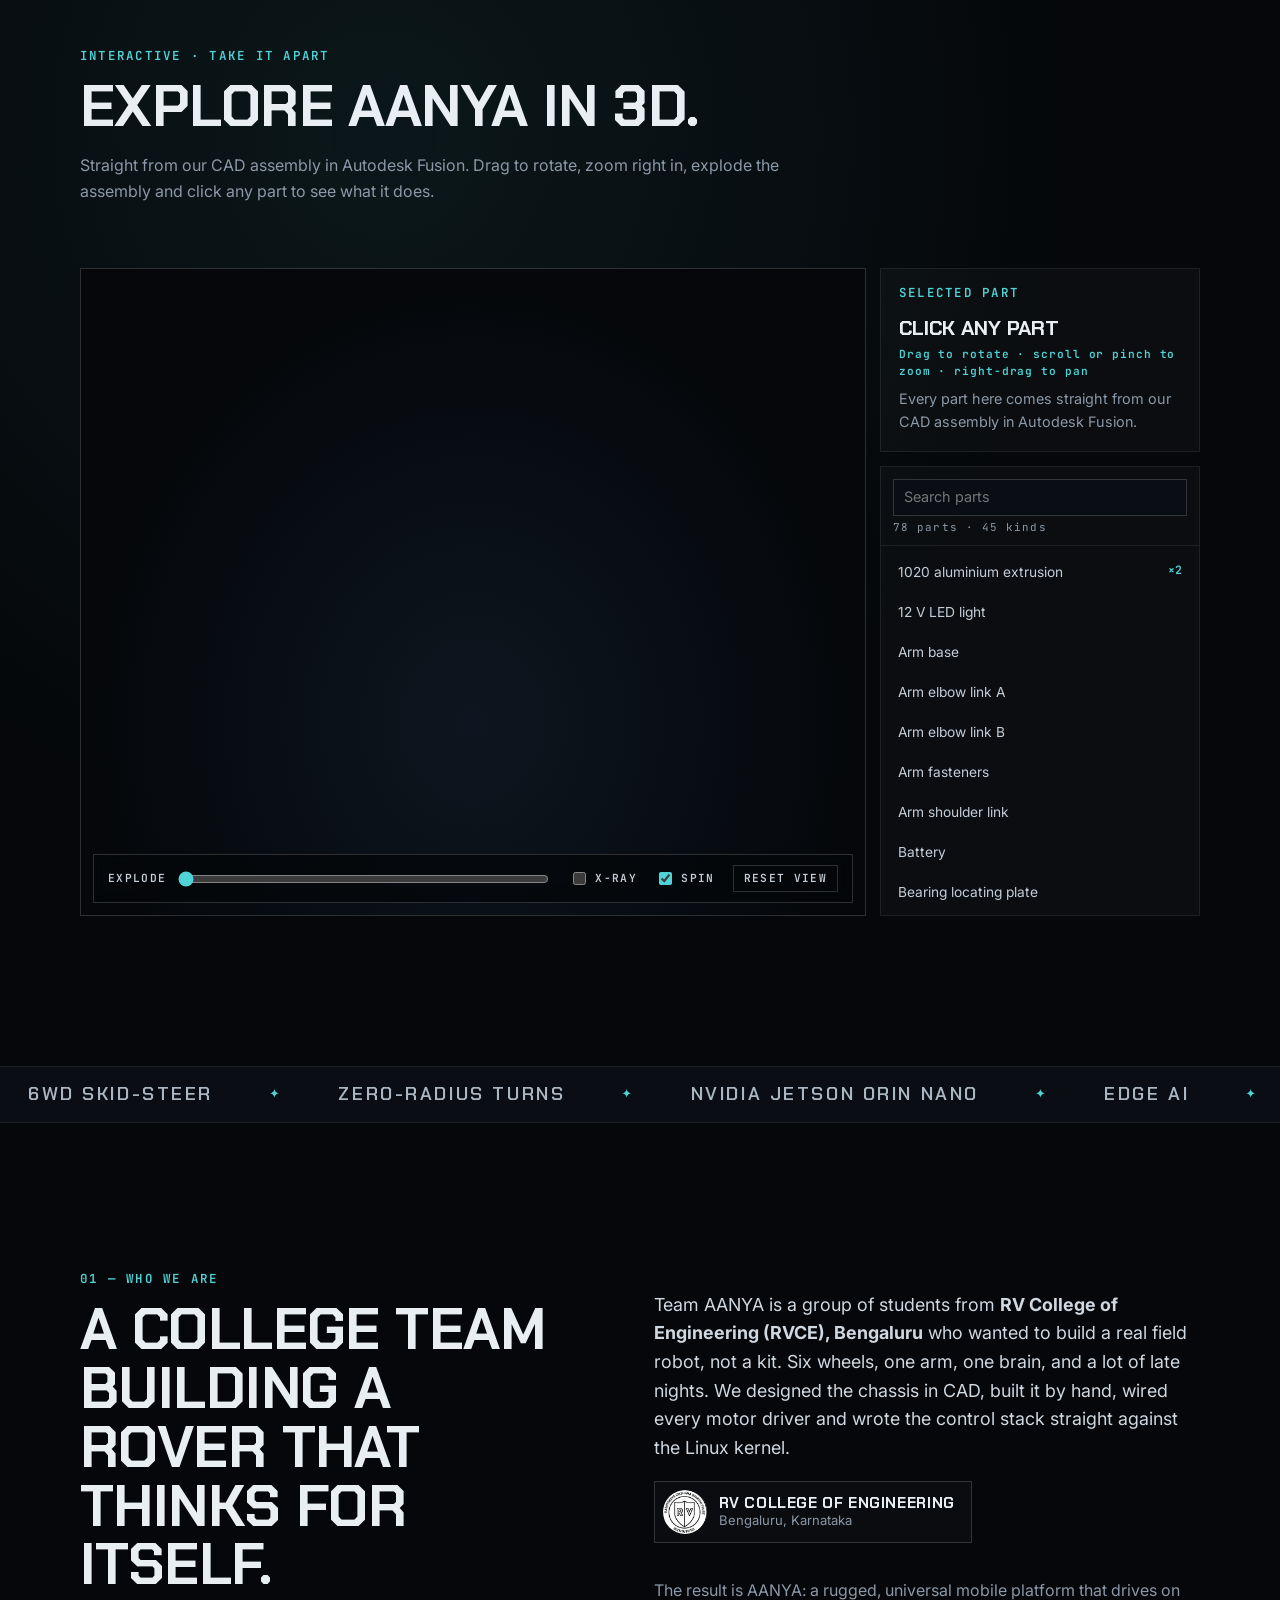
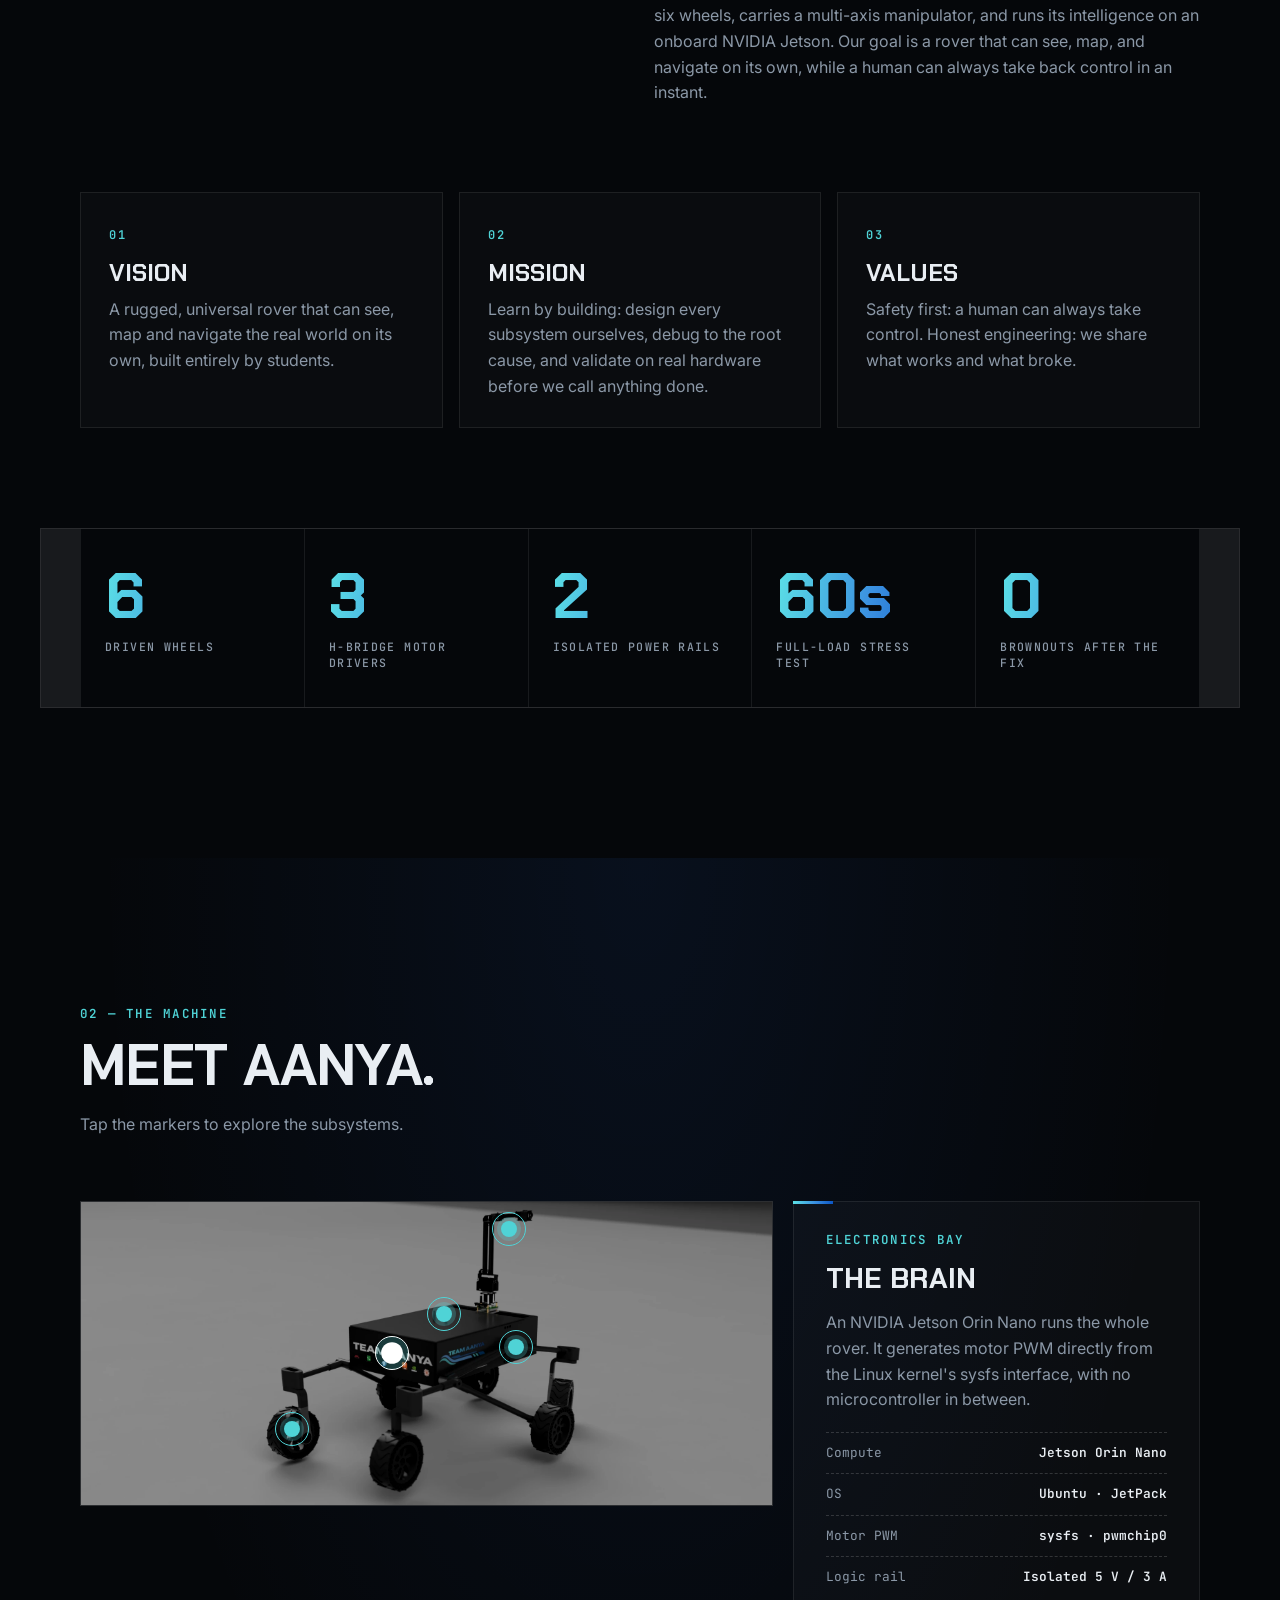
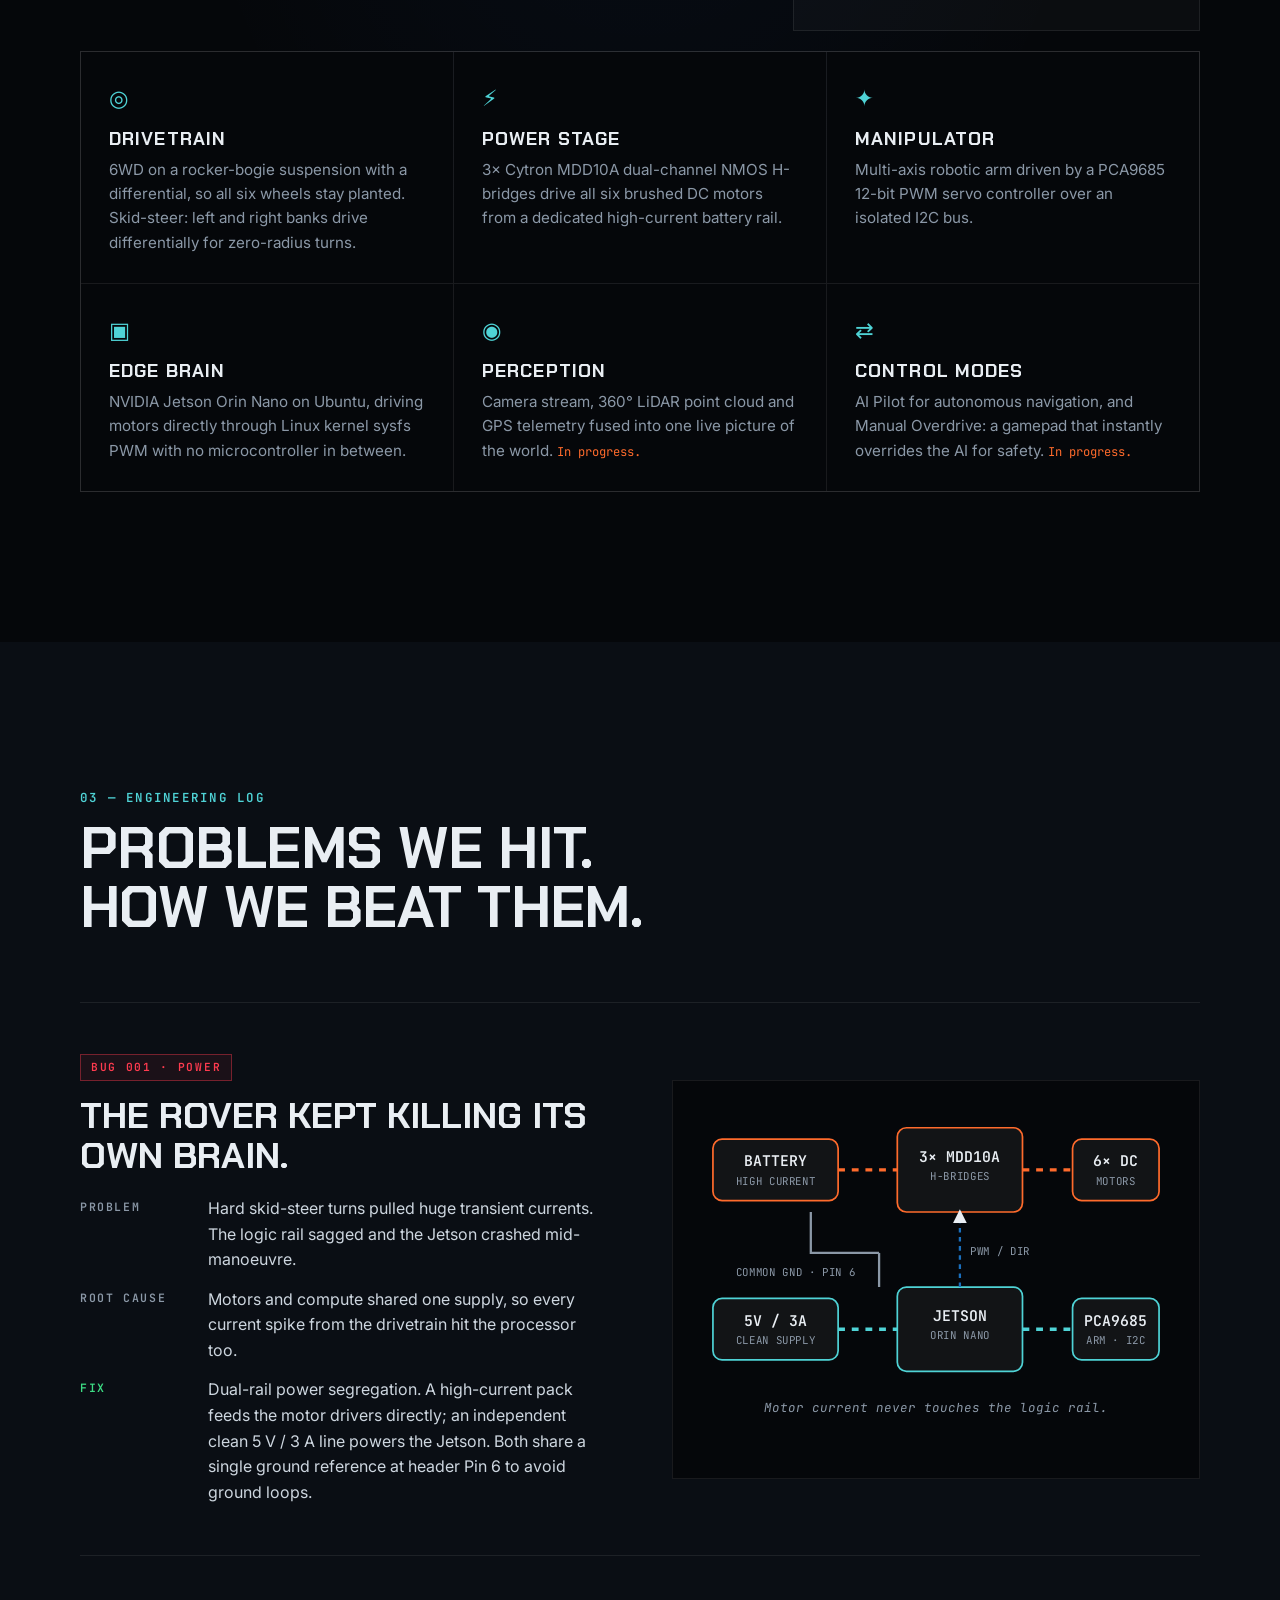
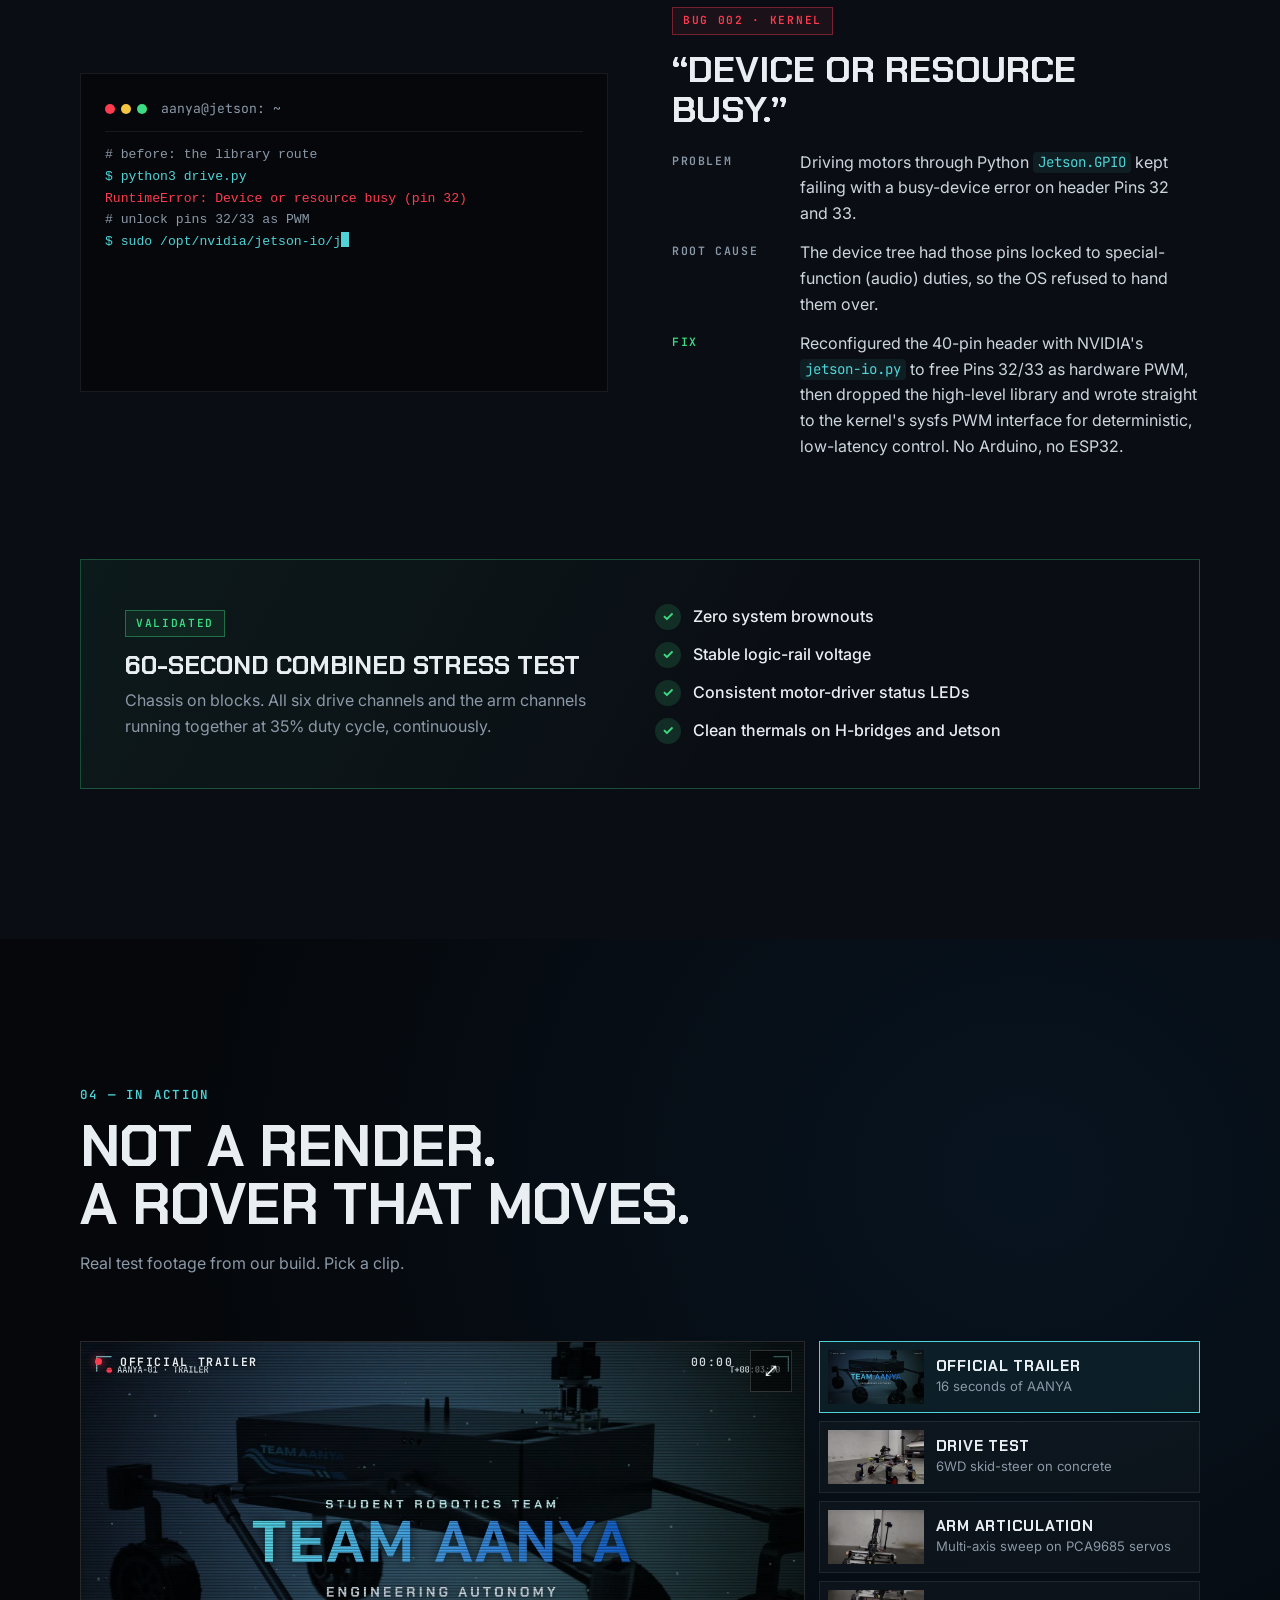
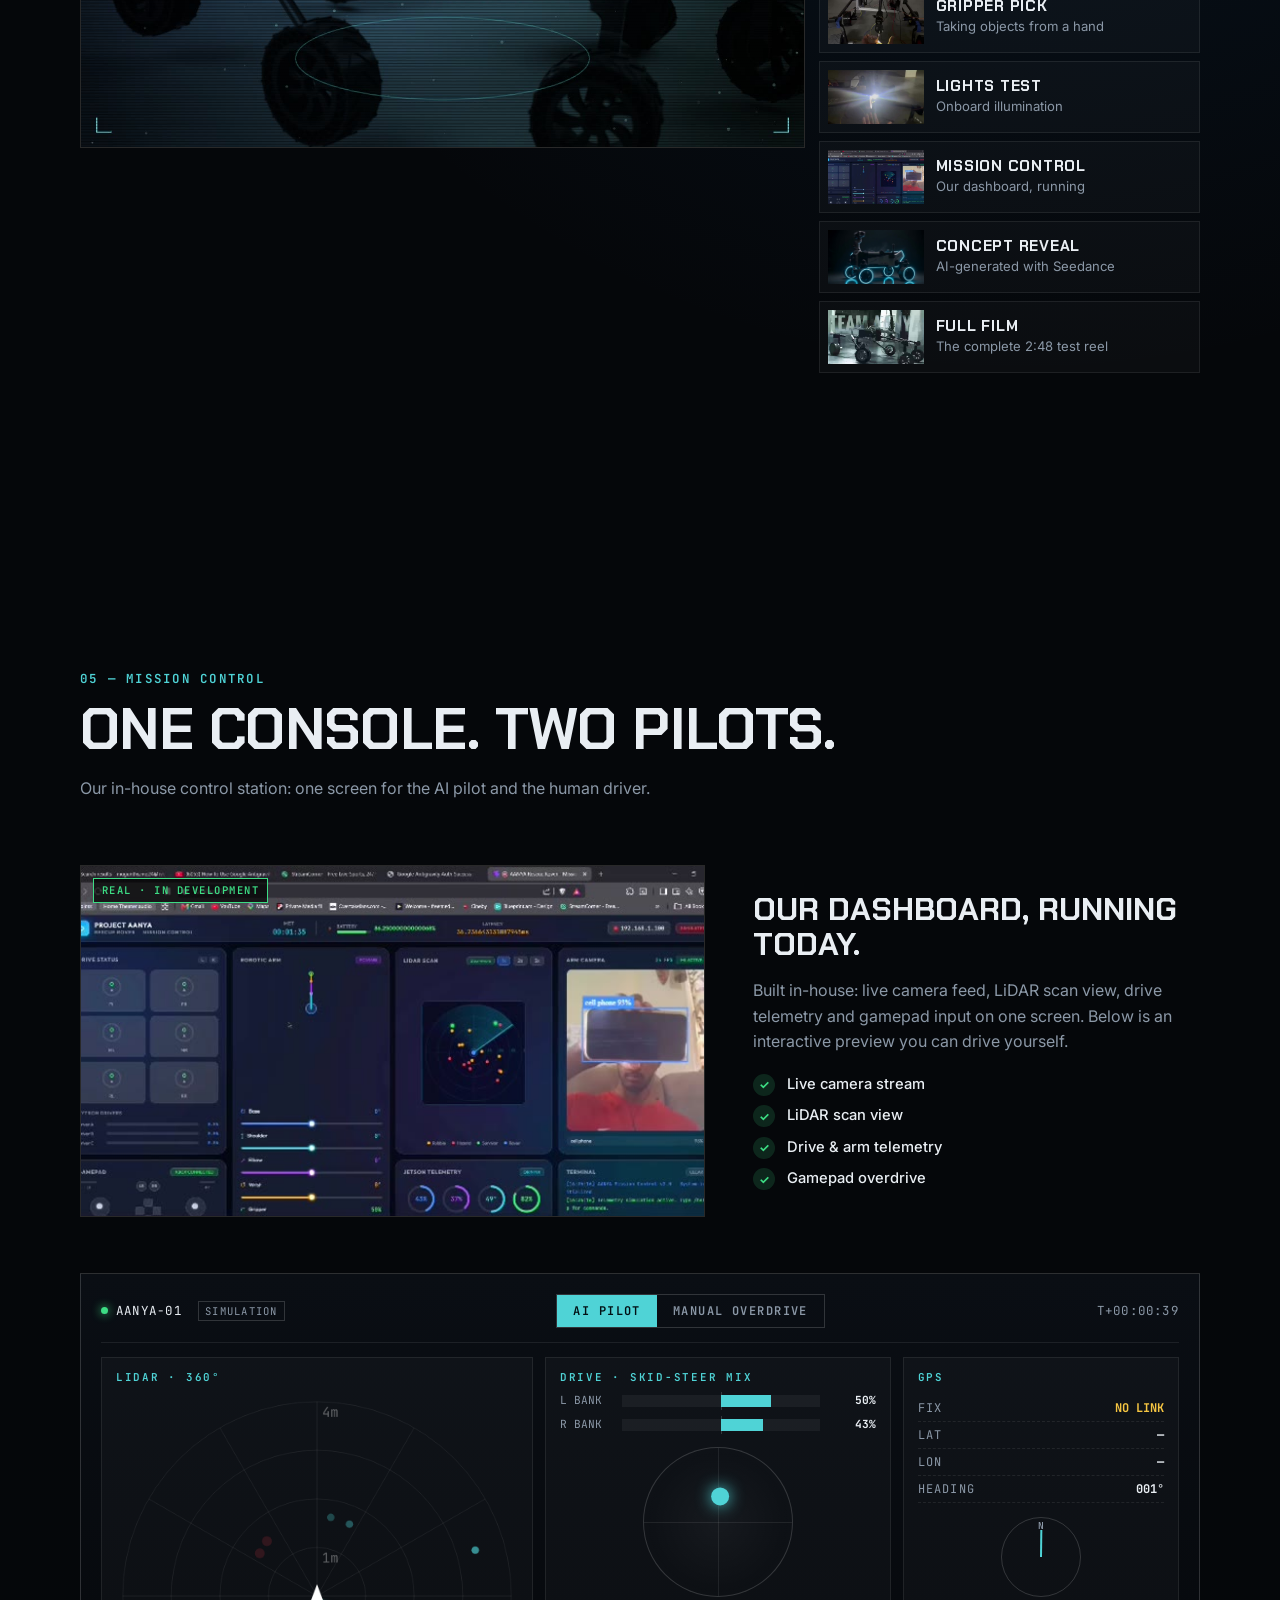
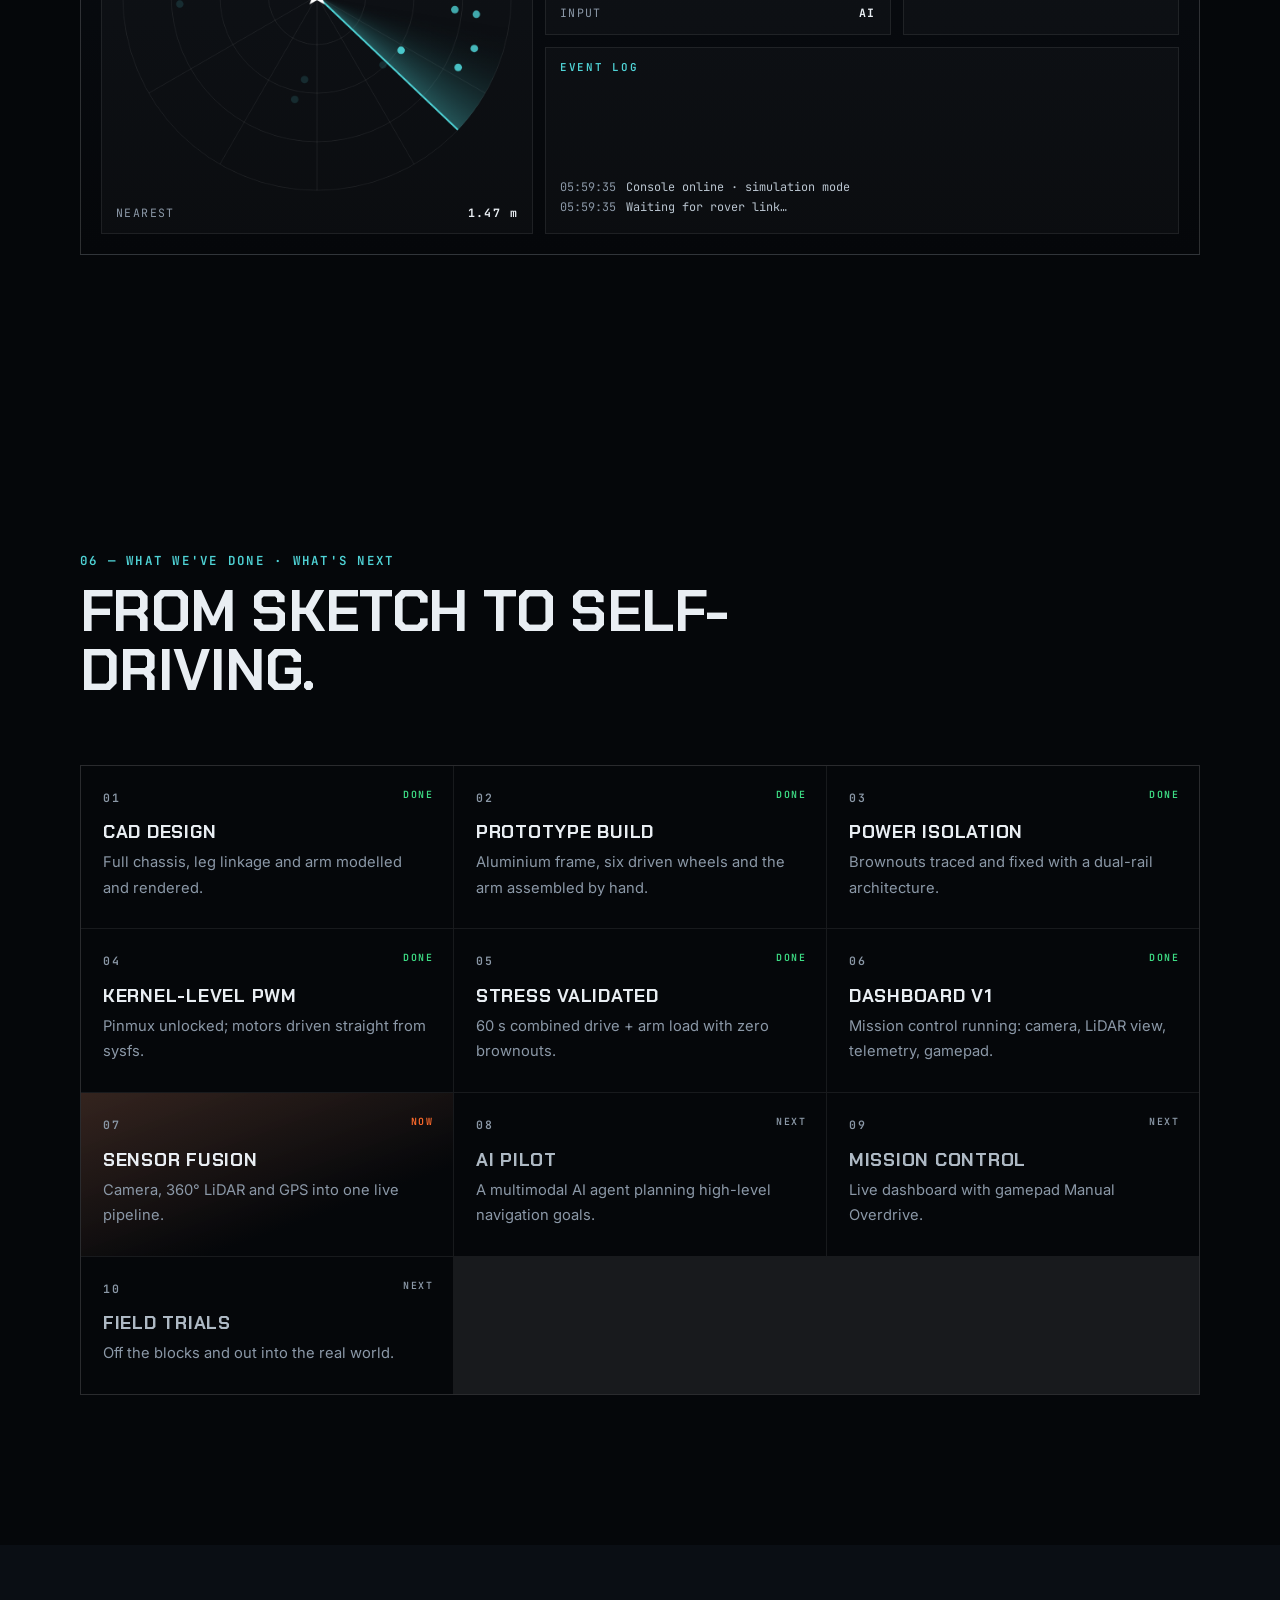
==== commit 5b7a40e3: "Use official brand logos in the How we built it row NASA, Bambu Lab, Autodesk, NVIDIA and Claude log" ====
--- a/index.html
+++ b/index.html
@@ -517,12 +517,12 @@
           <p class="muted">The software, hardware and partners we built the rover with. Hover or tap a badge to see what each one did.</p>
         </div>
         <ul class="brands" aria-label="Tools and partners, with what each one did">
-          <li><button type="button" class="brand" style="--b:#e5333b"><span class="brand__mark brand__mark--jpl">JPL</span><span class="brand__name">NASA JPL</span><span class="brand__tip"><b>Rover heritage</b>Our rocker-bogie suspension follows the design NASA JPL pioneered for its Mars rovers.</span></button></li>
-          <li><button type="button" class="brand" style="--b:#00ae42"><span class="brand__mark brand__mark--bambu" aria-hidden="true"><i></i><i></i></span><span class="brand__name">Bambu Lab</span><span class="brand__tip"><b>3D printing</b>Custom parts for AANYA were 3D printed on Bambu Lab printers.</span></button></li>
+          <li><button type="button" class="brand" style="--b:#e5333b"><span class="brand__mark brand__mark--logo brand__mark--wide"><img src="assets/img/brands/nasa.svg" alt="NASA logo" width="96" height="28" /></span><span class="brand__name">NASA JPL</span><span class="brand__tip"><b>Rover heritage</b>Our rocker-bogie suspension follows the design NASA JPL pioneered for its Mars rovers.</span></button></li>
+          <li><button type="button" class="brand" style="--b:#00ae42"><span class="brand__mark brand__mark--logo"><img src="assets/img/brands/bambulab.svg" alt="Bambu Lab logo" width="48" height="48" /></span><span class="brand__name">Bambu Lab</span><span class="brand__tip"><b>3D printing</b>Custom parts for AANYA were 3D printed on Bambu Lab printers.</span></button></li>
           <li><button type="button" class="brand" style="--b:#1e6fd9"><span class="brand__mark">J@LC</span><span class="brand__name">JLCPCB</span><span class="brand__tip"><b>Circuit boards</b>Our custom PCBs were manufactured by JLCPCB.</span></button></li>
-          <li><button type="button" class="brand" style="--b:#f26b1d"><span class="brand__mark brand__mark--tile">F</span><span class="brand__name">Autodesk Fusion</span><span class="brand__tip"><b>CAD and renders</b>Every bracket, rocker and wheel was designed and rendered in Fusion. The 3D model on this site comes straight from it.</span></button></li>
-          <li><button type="button" class="brand" style="--b:#76b900"><span class="brand__mark">NVIDIA</span><span class="brand__name">Jetson Orin Nano</span><span class="brand__tip"><b>Edge AI brain</b>The onboard computer that runs the rover and drives its motors straight from Linux.</span></button></li>
-          <li><button type="button" class="brand" style="--b:#d97757"><span class="brand__mark brand__mark--claude" aria-hidden="true">✻</span><span class="brand__name">Claude</span><span class="brand__tip"><b>AI coding partner</b>Helped write and debug our code, and built this website with us.</span></button></li>
+          <li><button type="button" class="brand" style="--b:#f26b1d"><span class="brand__mark brand__mark--logo"><img src="assets/img/brands/autodesk.svg" alt="Autodesk logo" width="48" height="48" /></span><span class="brand__name">Autodesk Fusion</span><span class="brand__tip"><b>CAD and renders</b>Every bracket, rocker and wheel was designed and rendered in Fusion. The 3D model on this site comes straight from it.</span></button></li>
+          <li><button type="button" class="brand" style="--b:#76b900"><span class="brand__mark brand__mark--logo"><img src="assets/img/brands/nvidia.svg" alt="NVIDIA logo" width="48" height="48" /></span><span class="brand__name">Jetson Orin Nano</span><span class="brand__tip"><b>Edge AI brain</b>The onboard computer that runs the rover and drives its motors straight from Linux.</span></button></li>
+          <li><button type="button" class="brand" style="--b:#d97757"><span class="brand__mark brand__mark--logo"><img src="assets/img/brands/claude.svg" alt="Claude logo" width="48" height="48" /></span><span class="brand__name">Claude</span><span class="brand__tip"><b>AI coding partner</b>Helped write and debug our code, and built this website with us.</span></button></li>
         </ul>
         <p class="kicker toolkit__sub">The full stack</p>
         <div class="tools">
--- a/assets/css/style.css
+++ b/assets/css/style.css
@@ -337,12 +337,10 @@
 .brand { position: relative; width: 100%; display: grid; justify-items: center; gap: 12px; padding: 22px 12px 18px; background: var(--panel); border: 1px solid var(--line); color: var(--text); transition: border-color 0.25s, transform 0.25s var(--ease), background 0.25s; }
 .brand:hover, .brand:focus-visible, .brand.is-open { border-color: var(--b); background: color-mix(in srgb, var(--b) 10%, transparent); transform: translateY(-3px); outline: none; }
 .brand__mark { display: grid; place-items: center; min-width: 56px; height: 56px; padding: 0 10px; font: 700 1.05rem/1 var(--f-display); letter-spacing: 0.04em; color: var(--b); border: 2px solid var(--b); }
-.brand__mark--jpl { font-size: 1.4rem; font-style: italic; }
-.brand__mark--tile { background: var(--b); color: #fff; font-size: 1.8rem; border: 0; }
-.brand__mark--bambu { position: relative; width: 56px; background: var(--b); border: 0; }
-.brand__mark--bambu i { position: absolute; top: 10px; bottom: 10px; width: 3px; background: #fff; }
-.brand__mark--bambu i:first-child { left: 22px; } .brand__mark--bambu i:last-child { right: 22px; }
-.brand__mark--claude { font-size: 2rem; border-radius: 50%; }
+.brand__mark--logo { border: 0; padding: 0; min-width: 0; width: 56px; }
+.brand__mark--logo img { width: 48px; height: 48px; display: block; }
+.brand__mark--wide { width: 100px; }
+.brand__mark--wide img { width: 96px; height: 28px; }
 .brand__name { font: 600 0.72rem/1.3 var(--f-mono); letter-spacing: 0.1em; text-transform: uppercase; color: #c4ced8; text-align: center; }
 .brand__tip { position: absolute; left: 50%; bottom: calc(100% + 10px); z-index: 5; width: 240px; transform: translate(-50%, 6px); padding: 12px 14px; background: #0b0f15; border: 1px solid var(--b); font: 400 0.84rem/1.45 var(--f-body); color: #c9d3dc; text-align: left; opacity: 0; visibility: hidden; pointer-events: none; transition: opacity 0.2s, transform 0.2s, visibility 0.2s; box-shadow: 0 12px 30px rgba(0, 0, 0, 0.5); }
 .brand__tip b { display: block; margin-bottom: 4px; font: 700 0.95rem/1.2 var(--f-display); text-transform: uppercase; letter-spacing: 0.04em; color: #fff; }
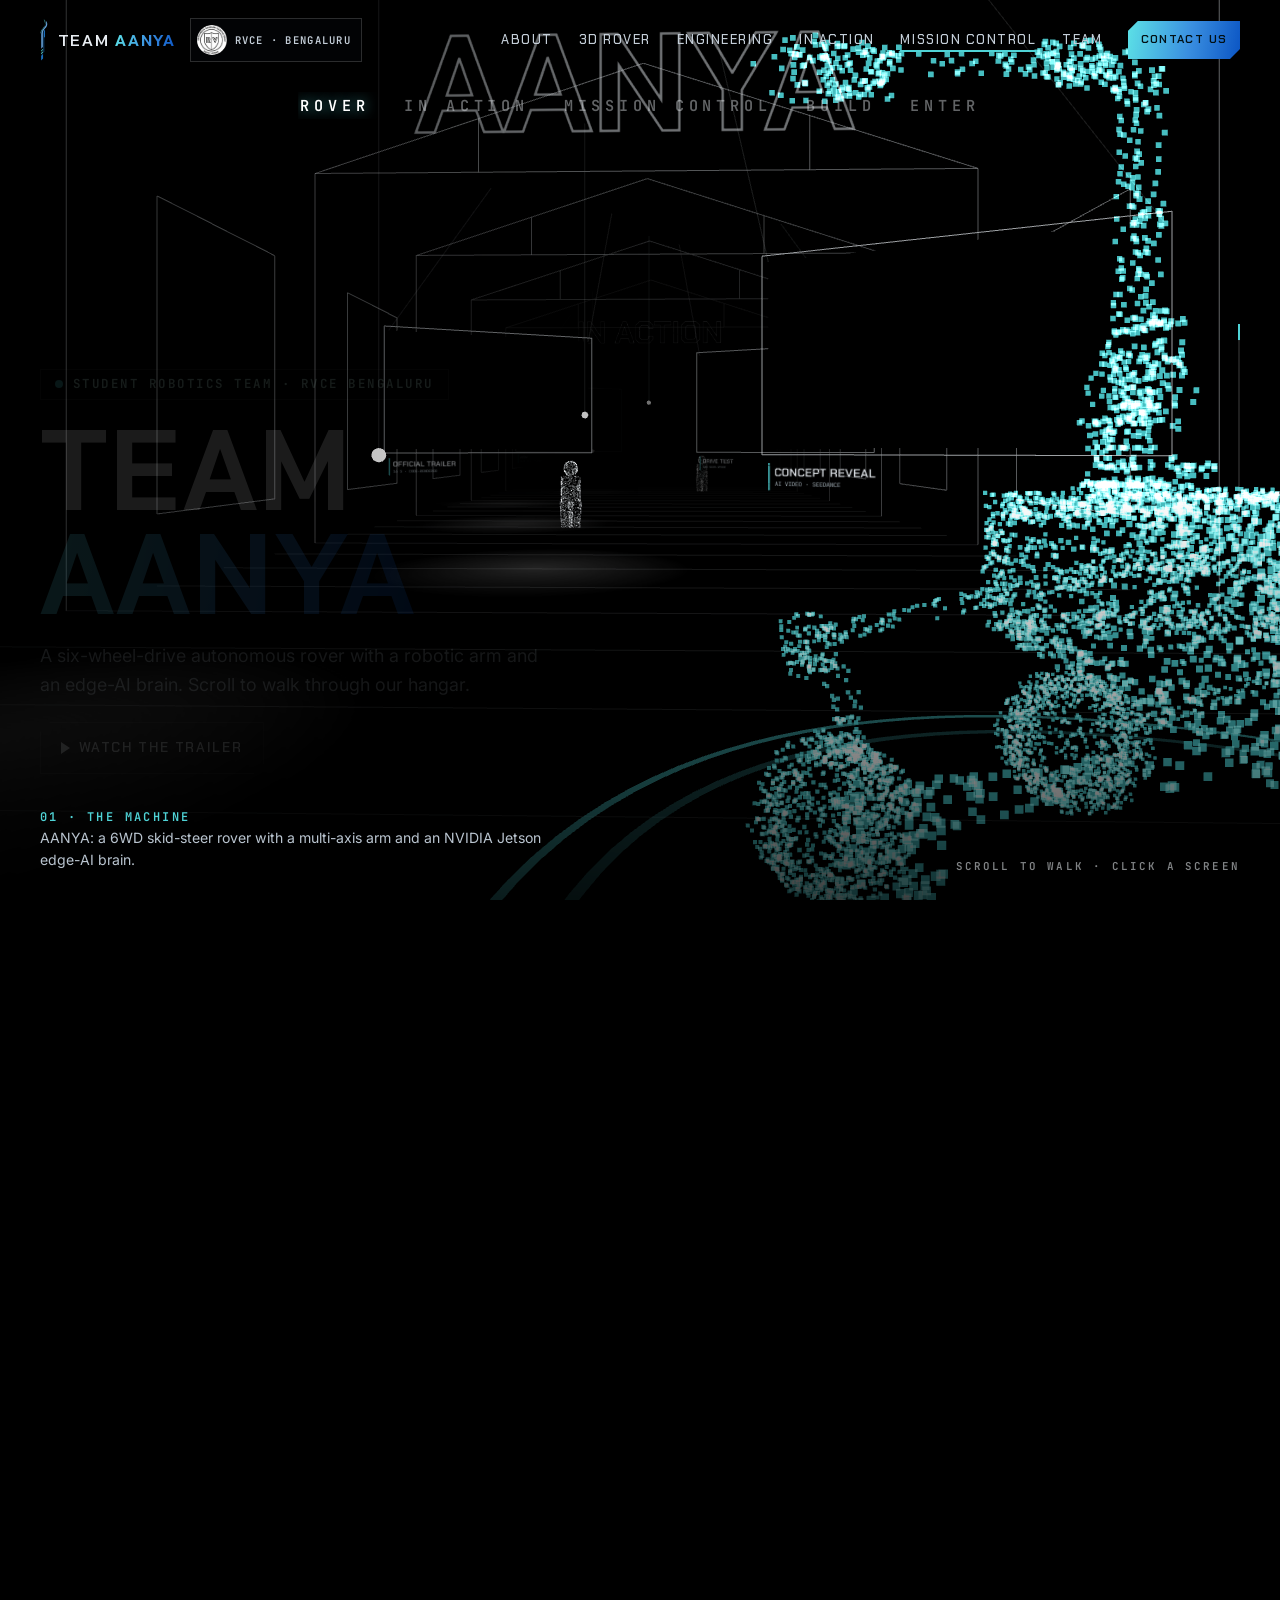
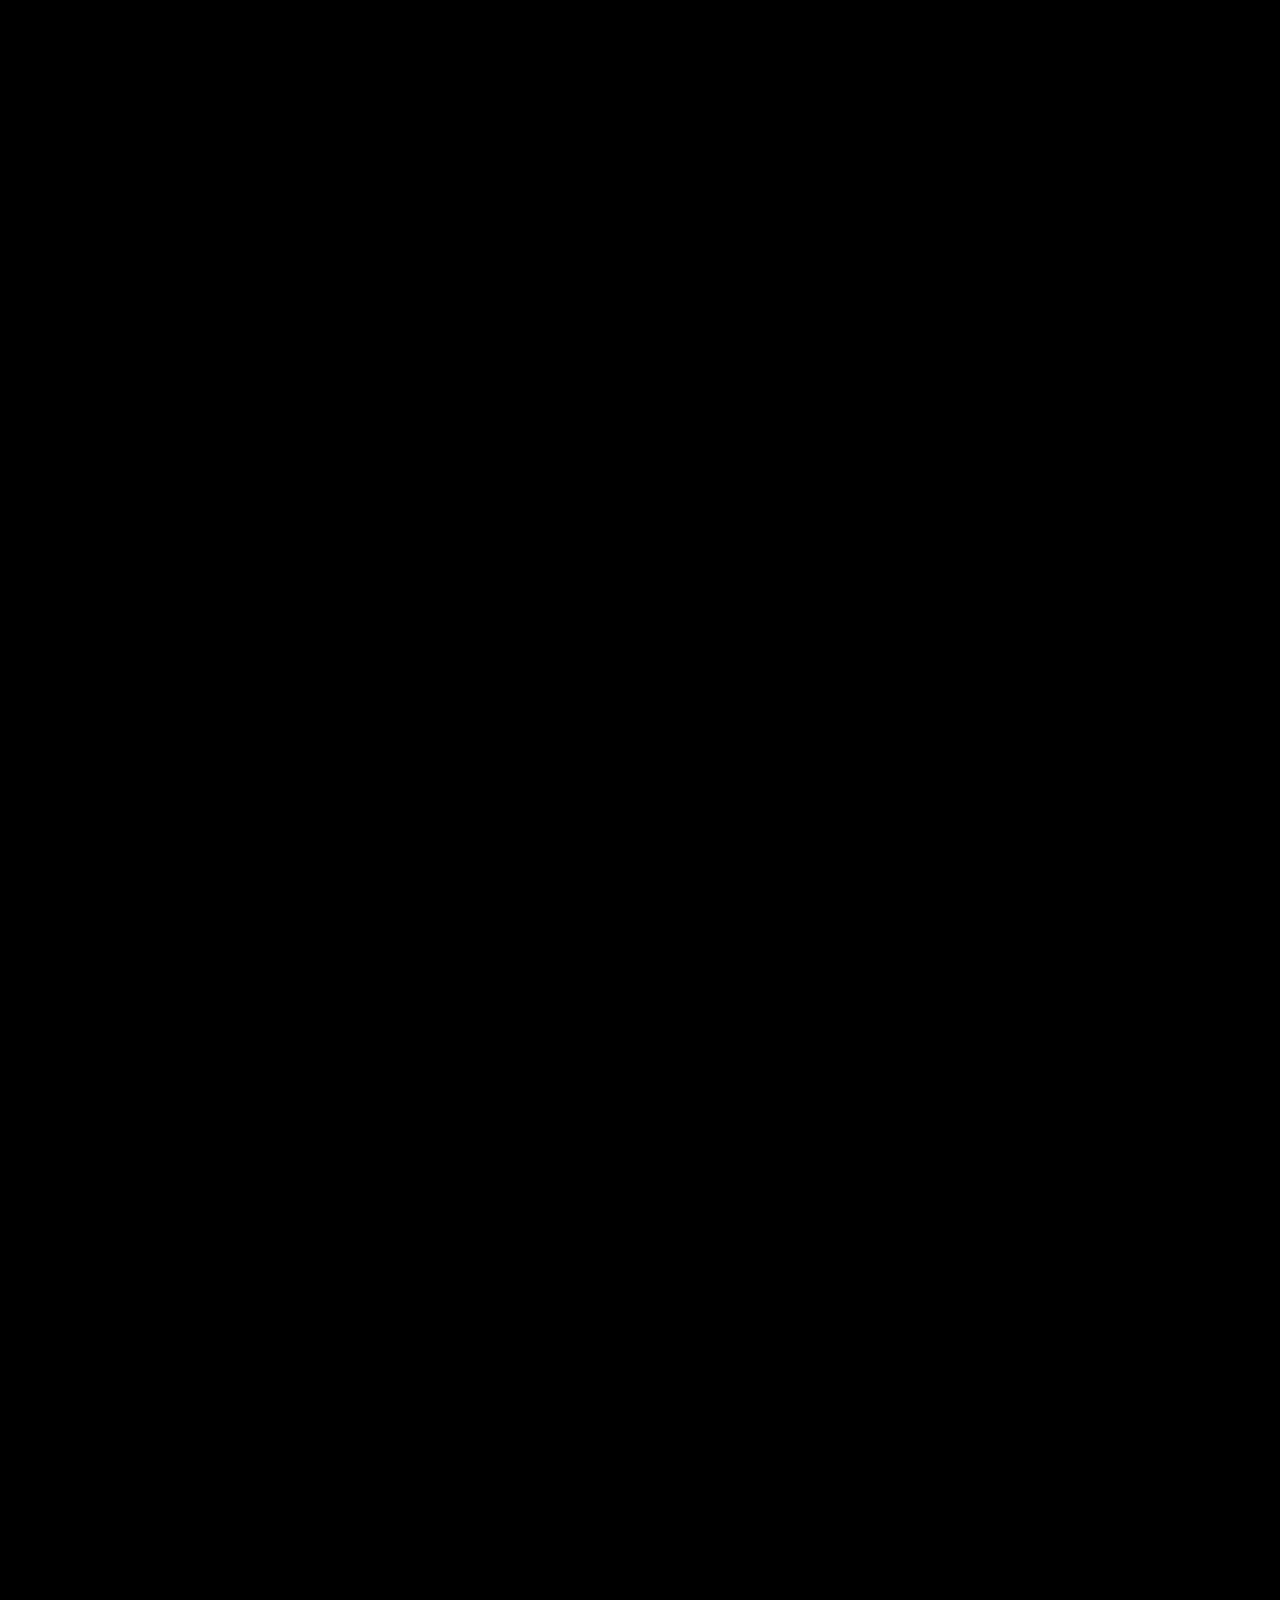
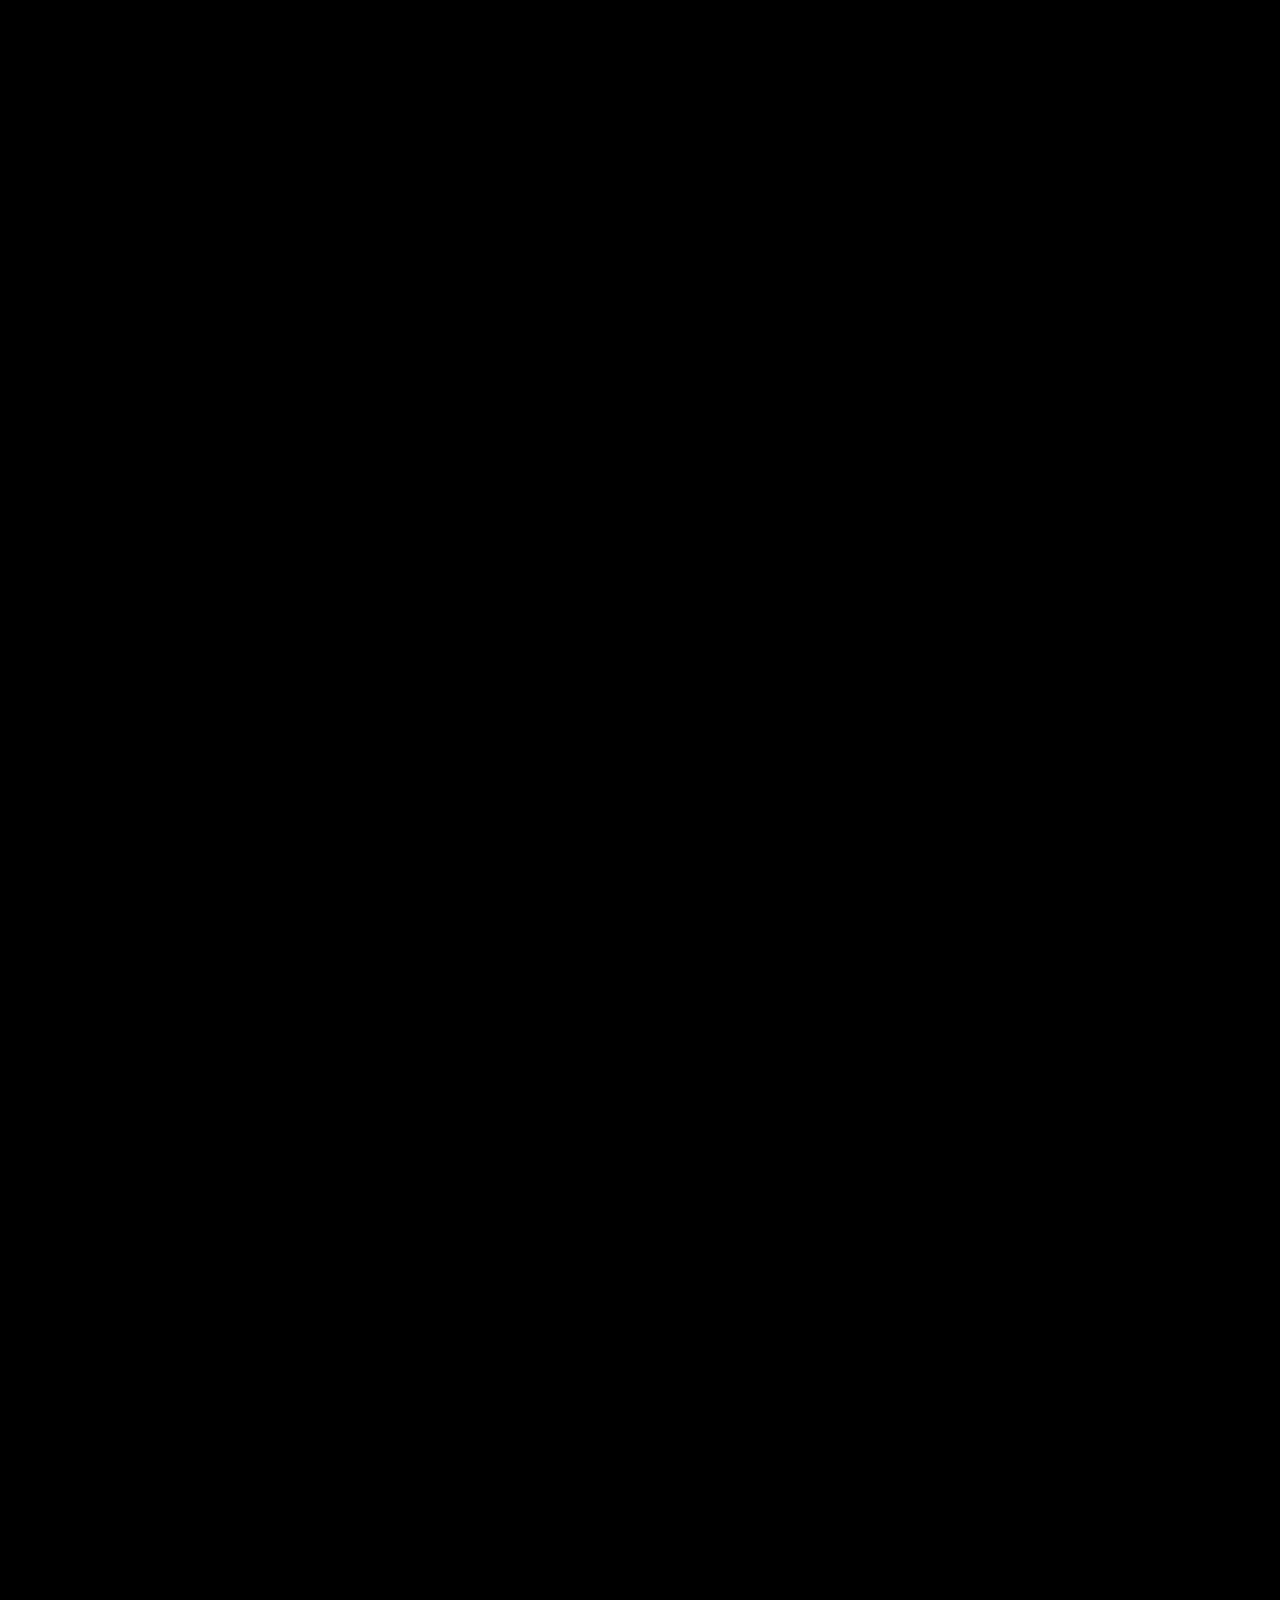
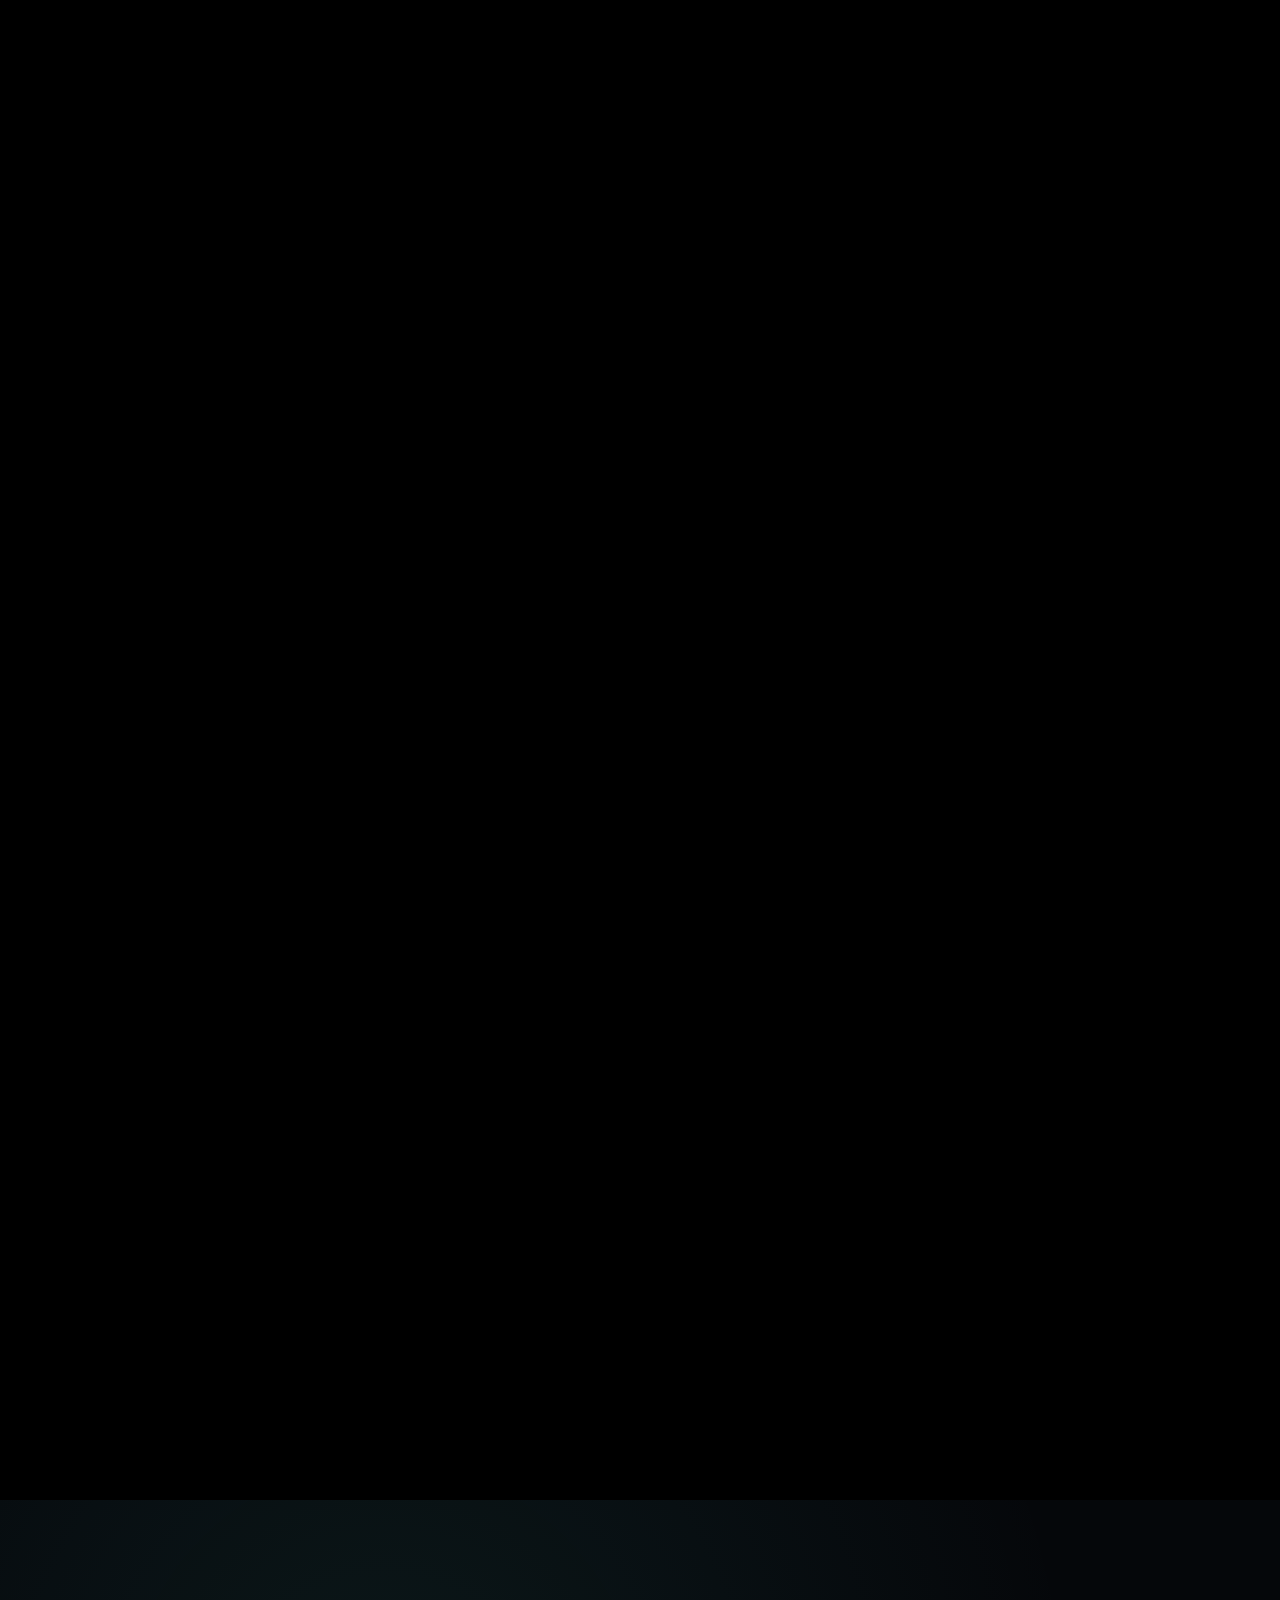
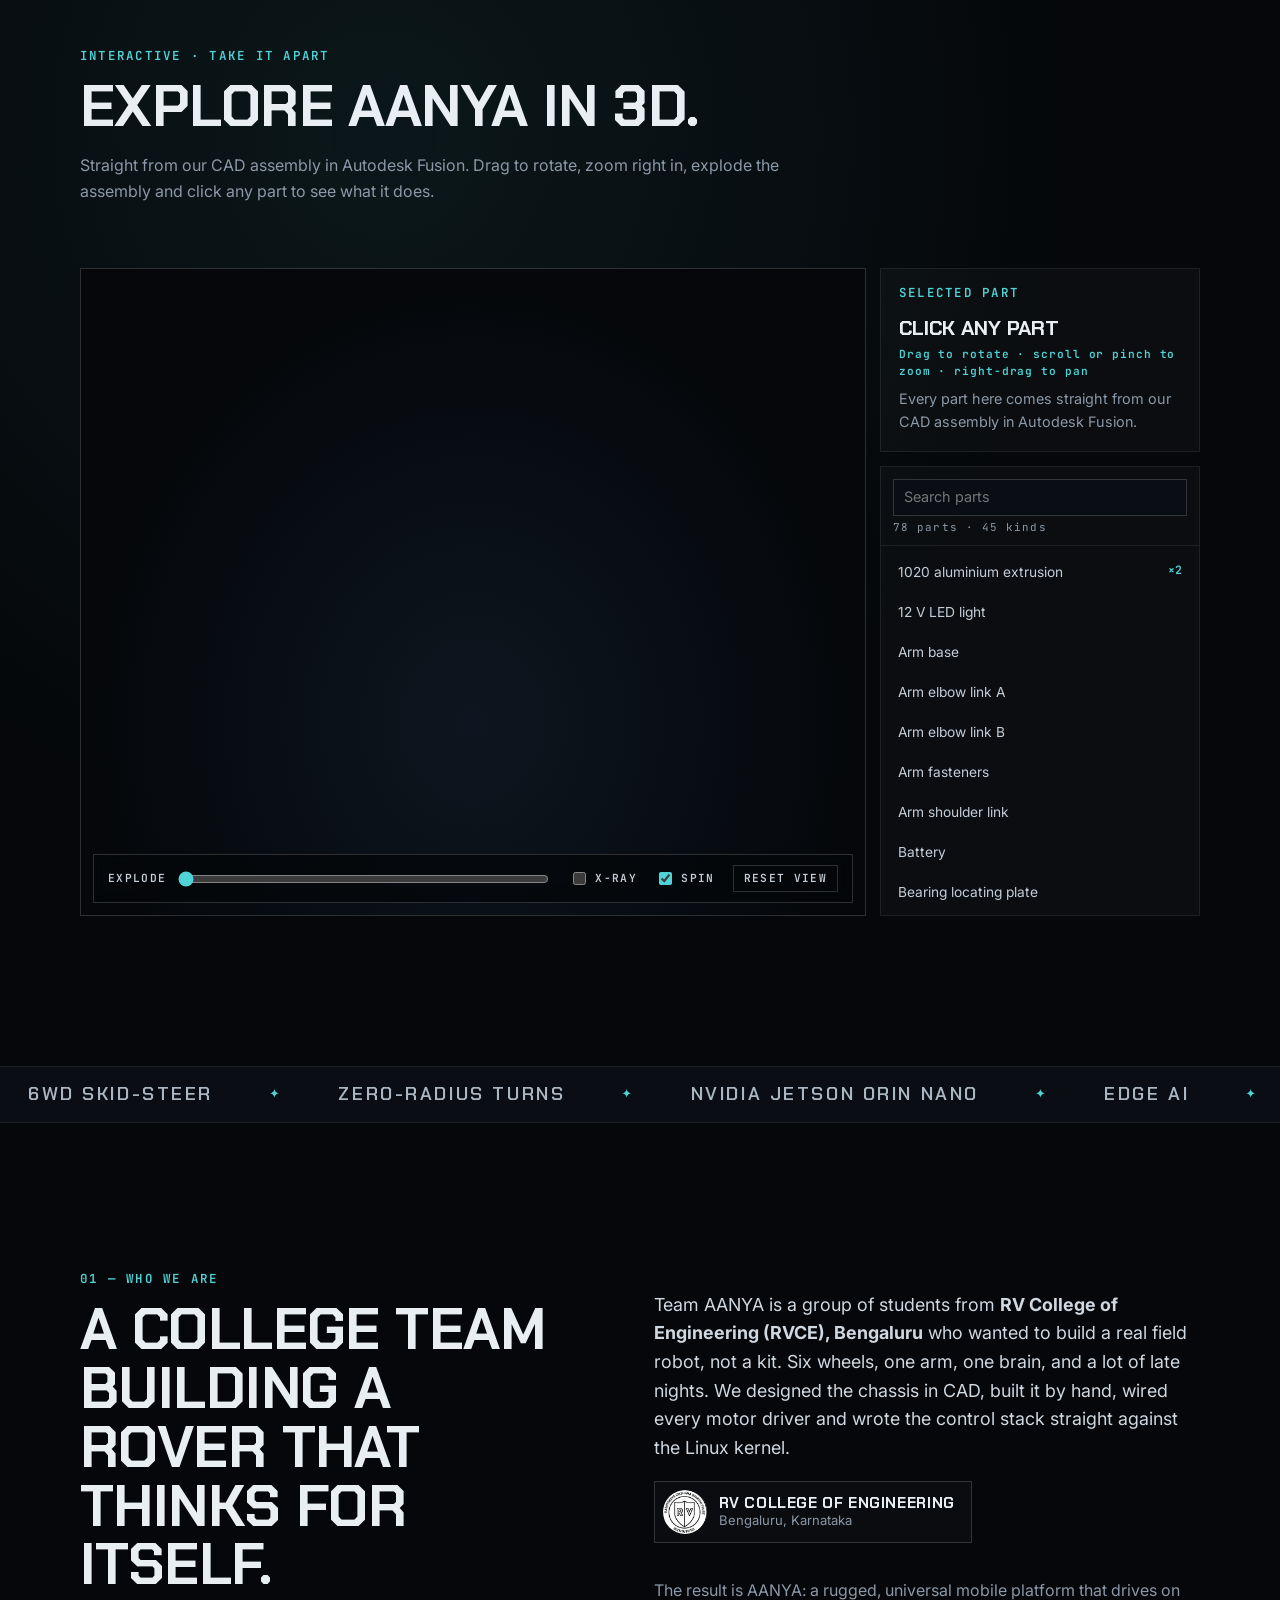
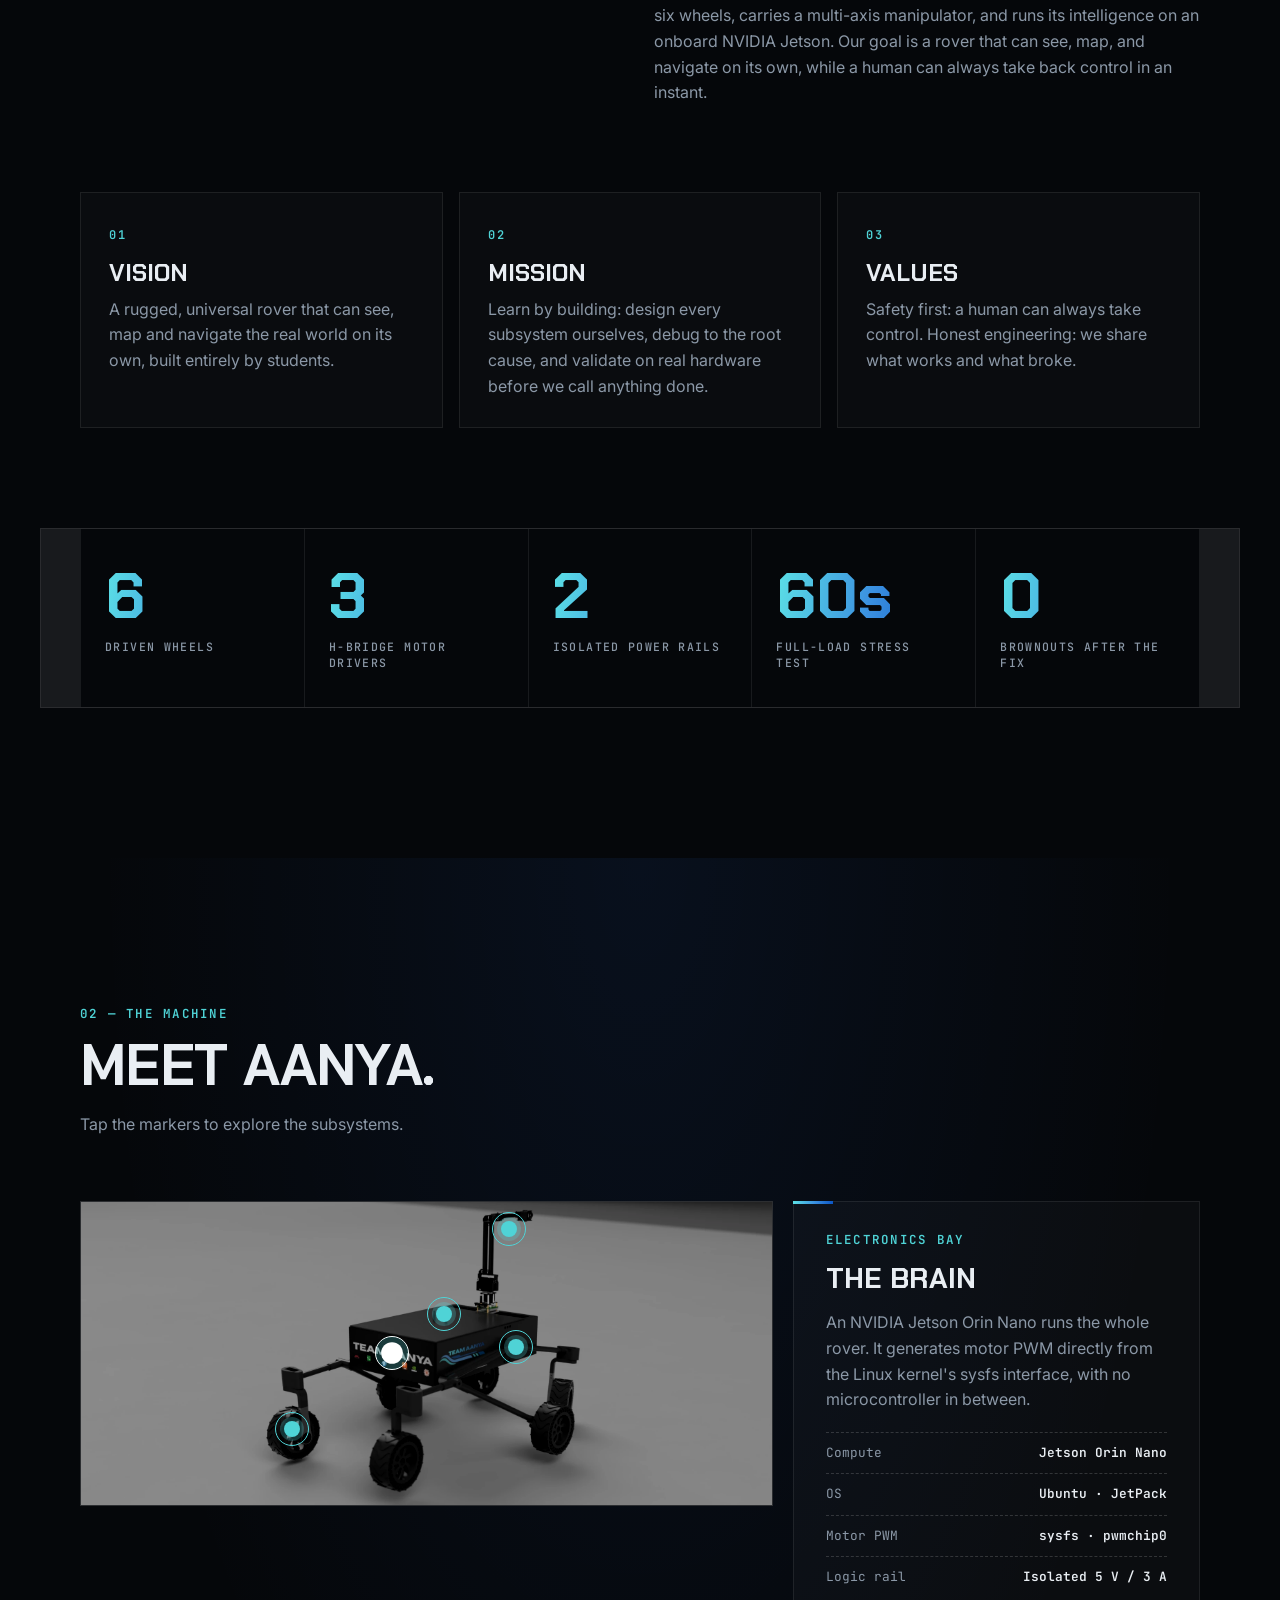
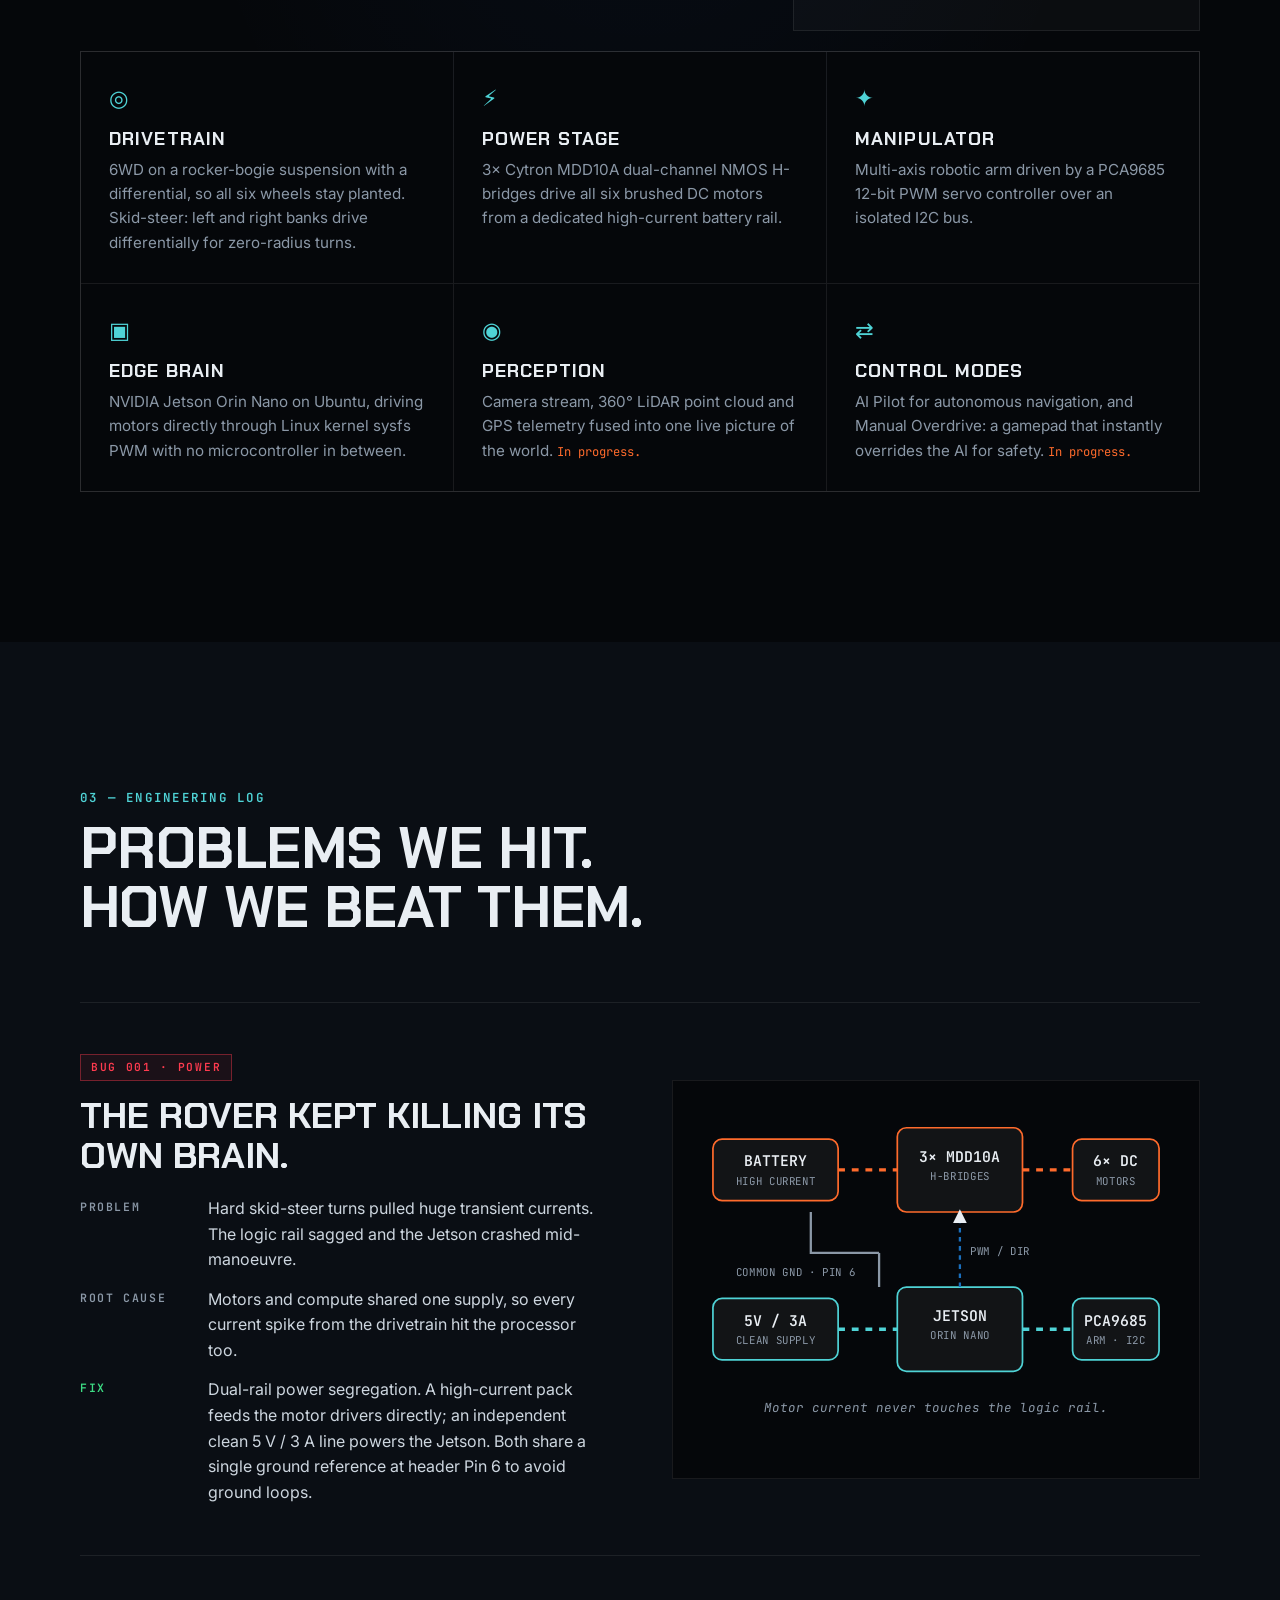
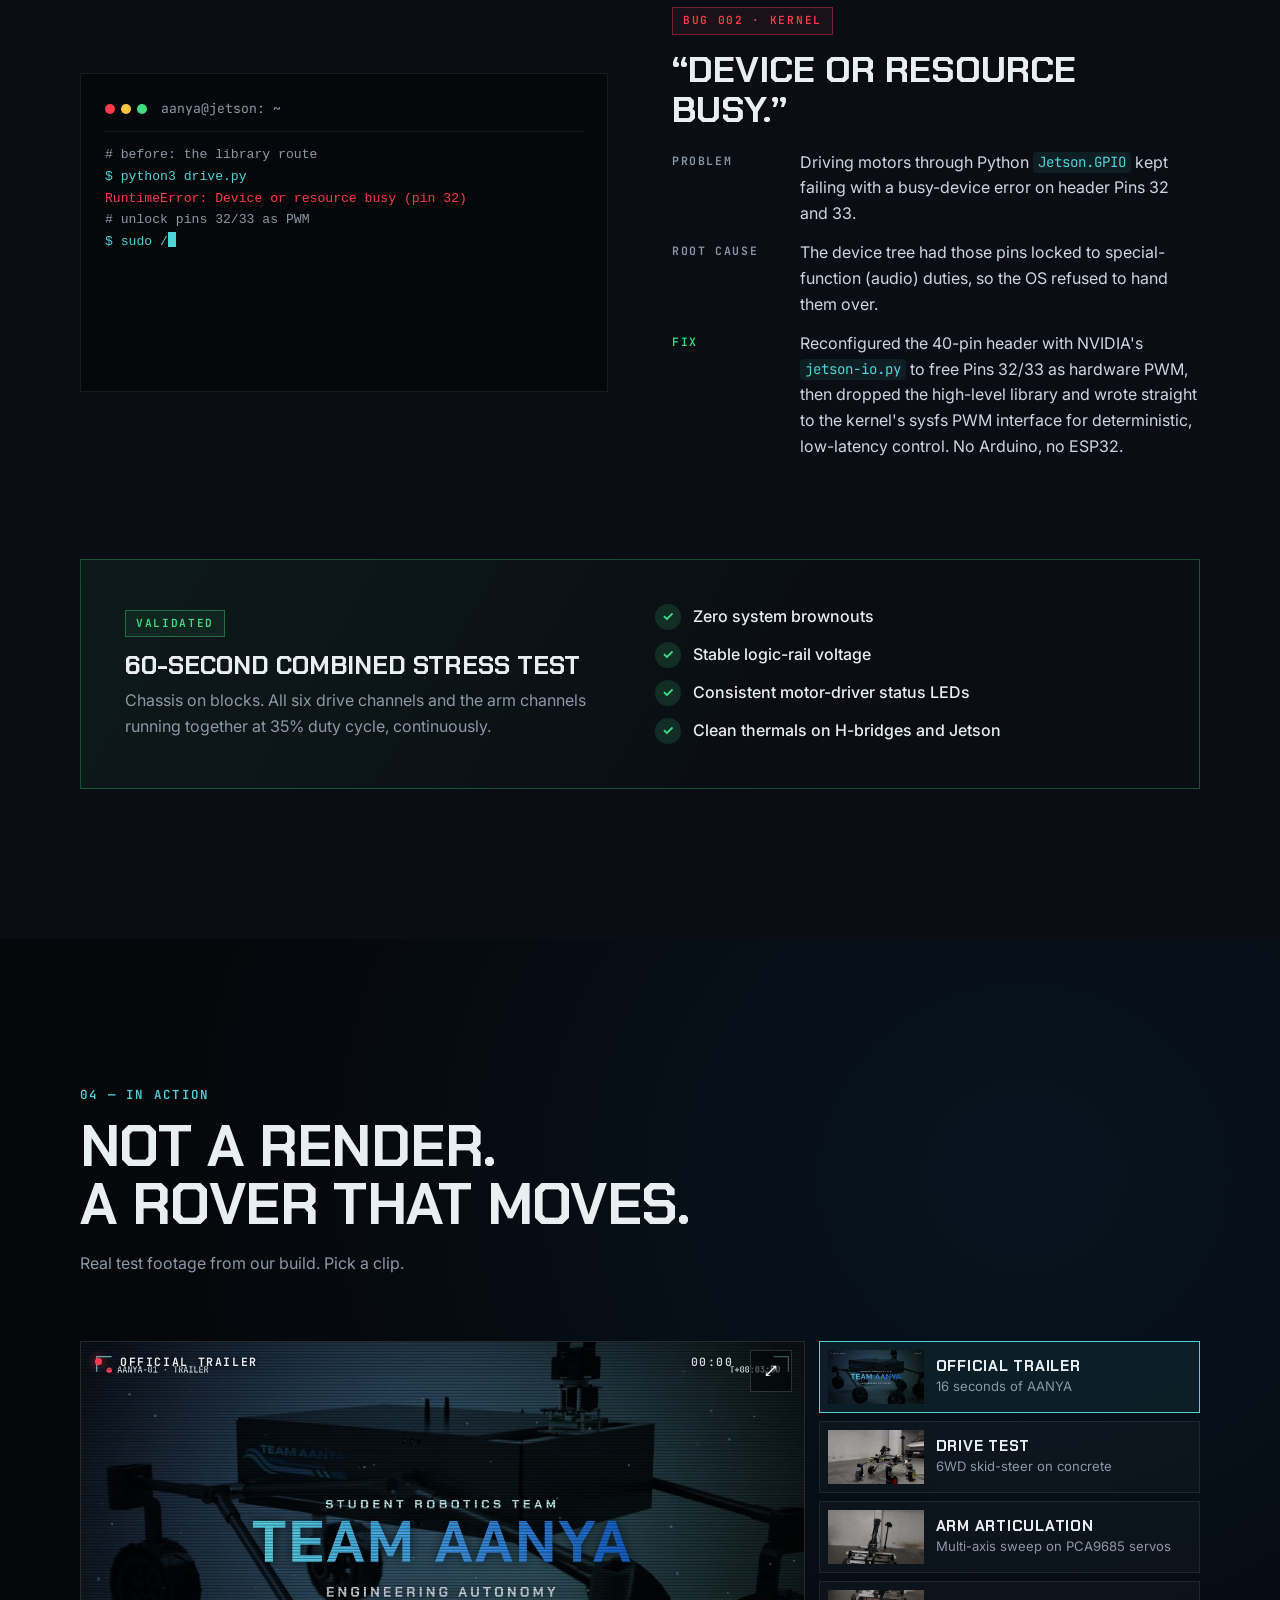
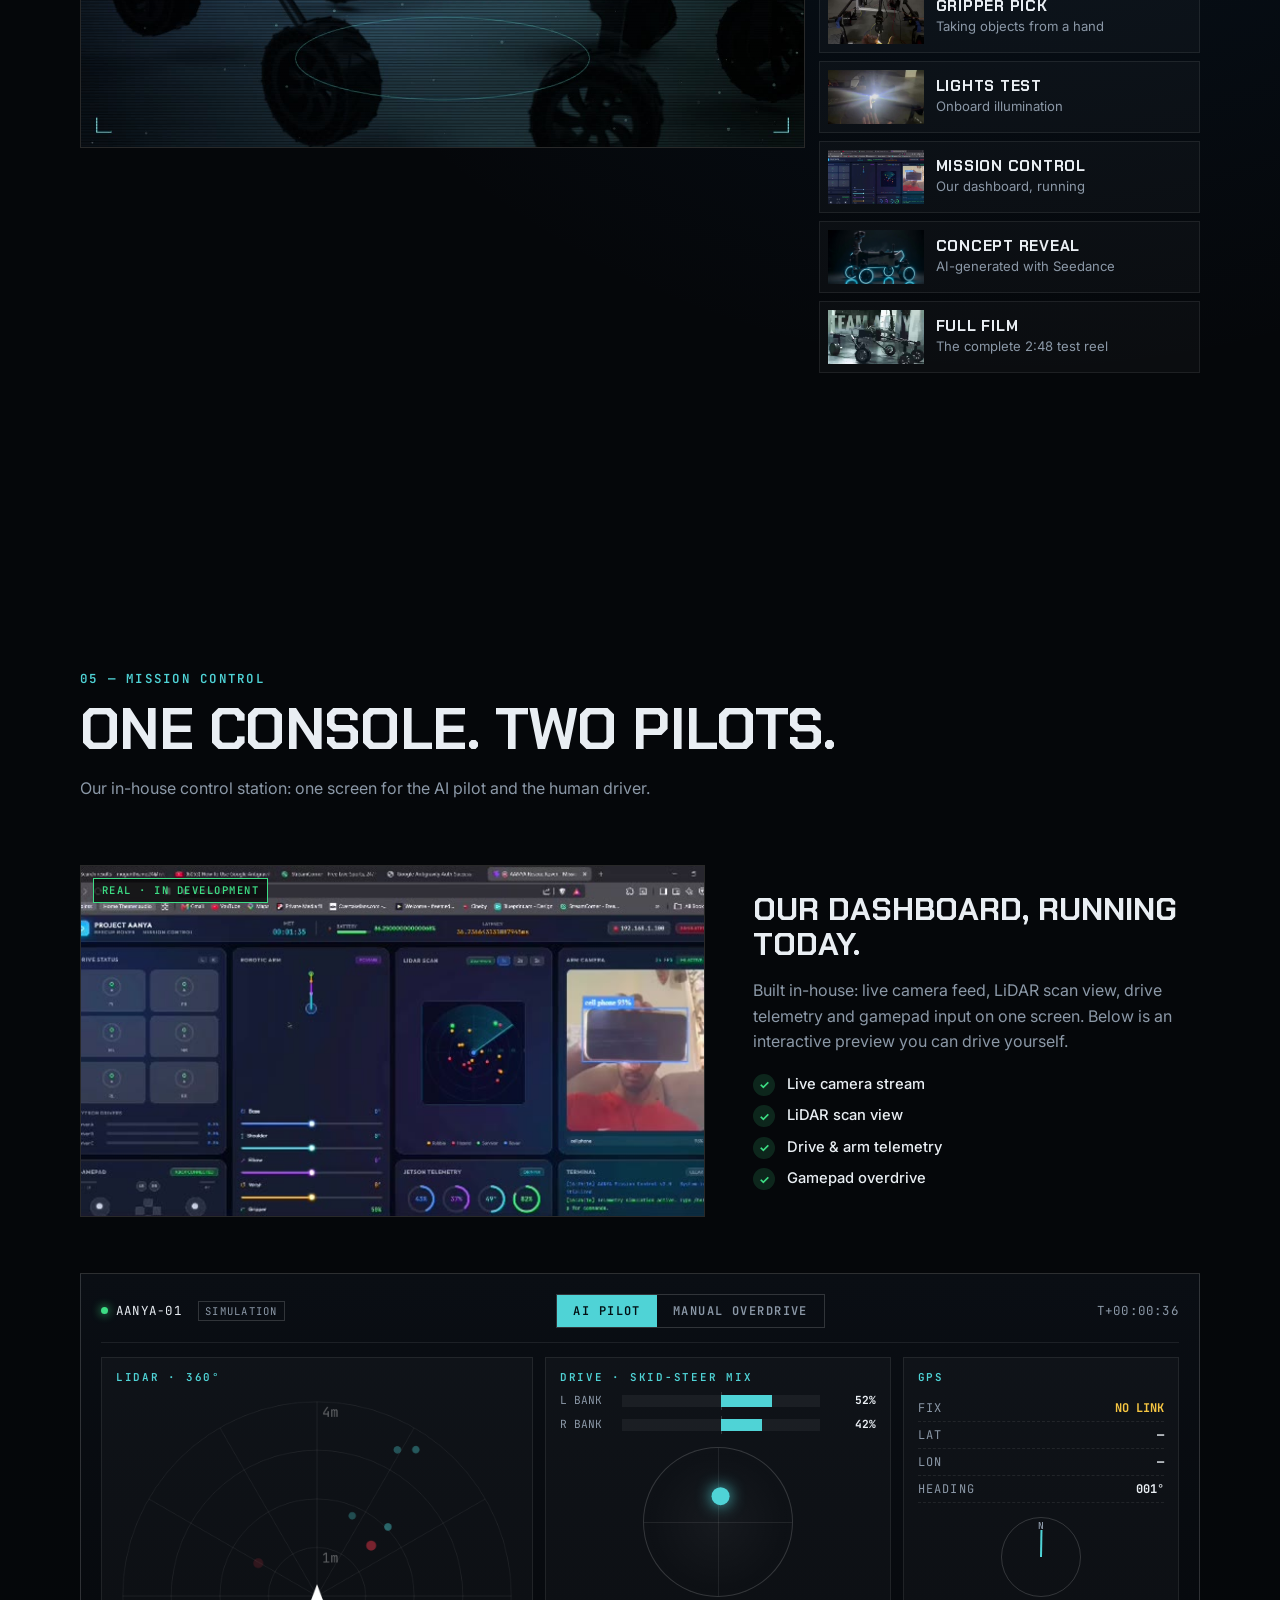
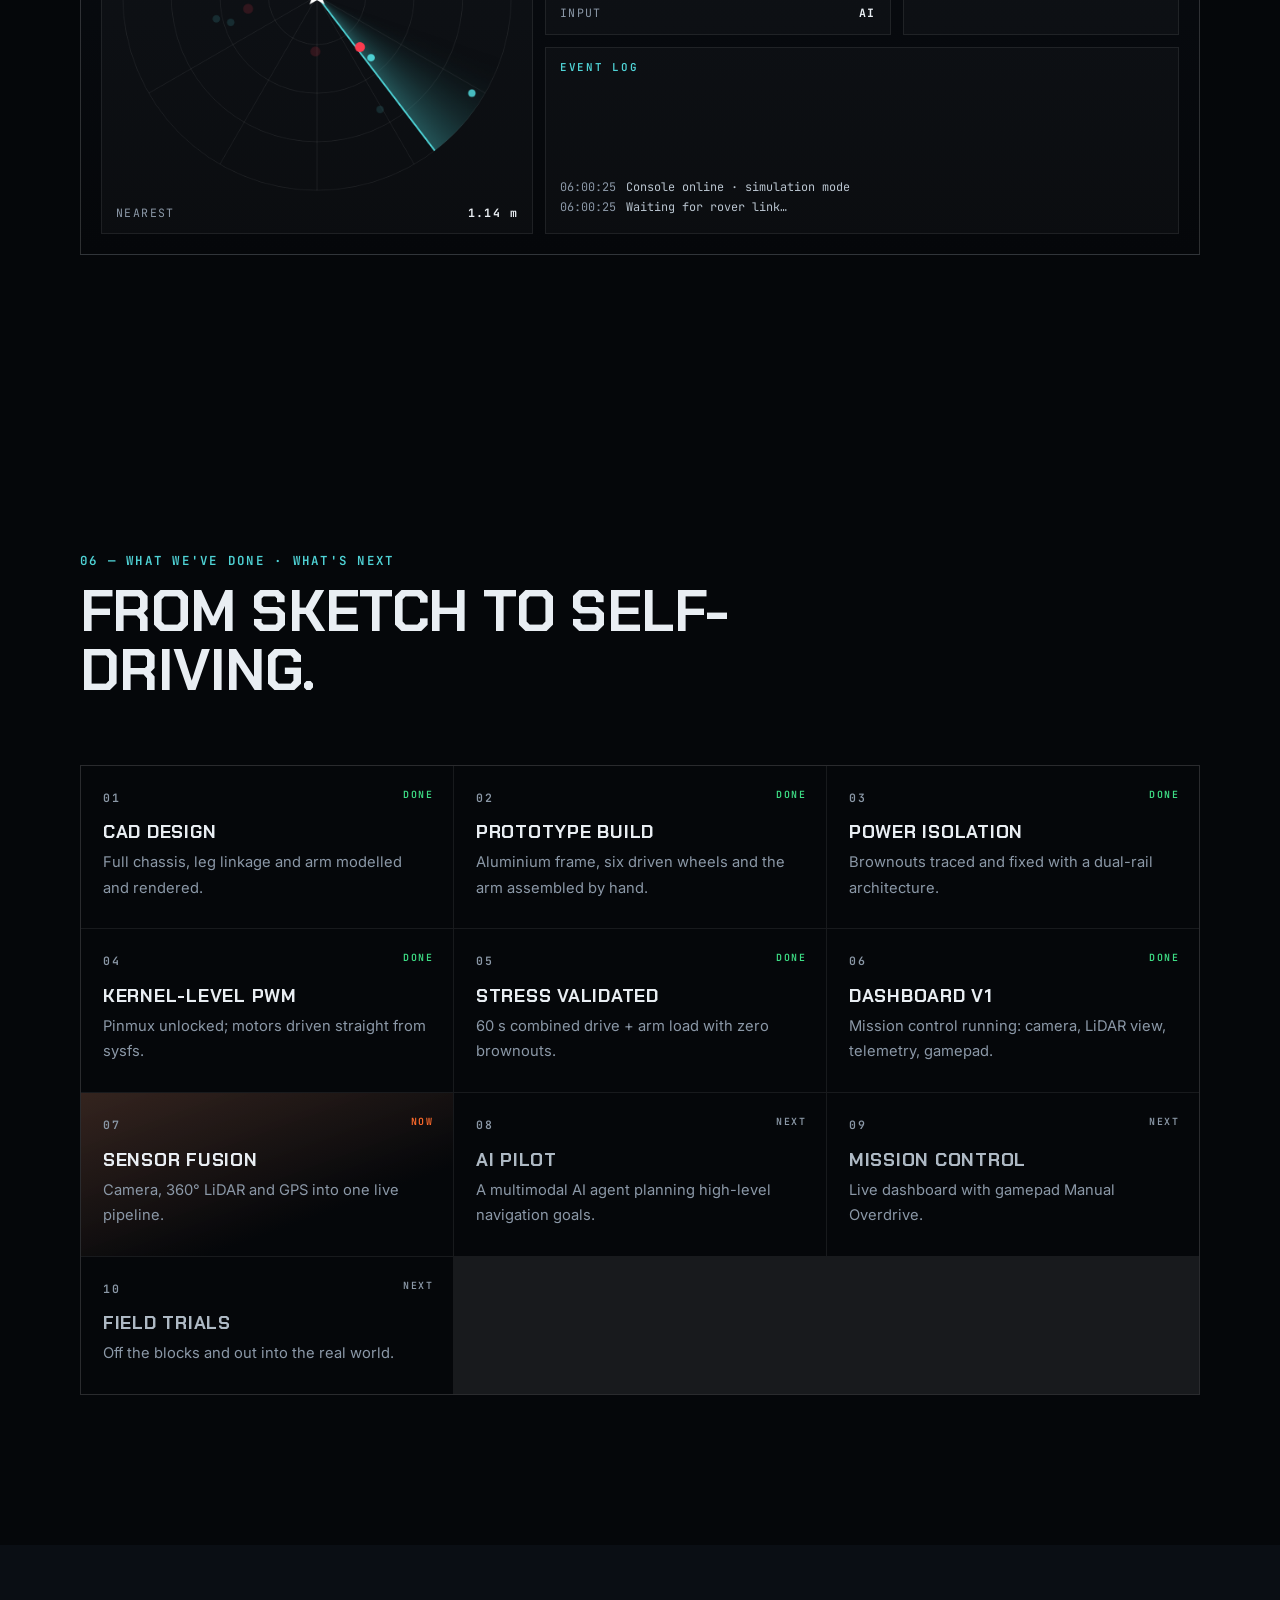
==== commit ebaa9b14: "Use the official Fusion and JLCPCB logos Co-Authored-By: Claude Opus 5.5 <noreply@anthropic.com> Cla" ====
--- a/index.html
+++ b/index.html
@@ -519,8 +519,8 @@
         <ul class="brands" aria-label="Tools and partners, with what each one did">
           <li><button type="button" class="brand" style="--b:#e5333b"><span class="brand__mark brand__mark--logo brand__mark--wide"><img src="assets/img/brands/nasa.svg" alt="NASA logo" width="96" height="28" /></span><span class="brand__name">NASA JPL</span><span class="brand__tip"><b>Rover heritage</b>Our rocker-bogie suspension follows the design NASA JPL pioneered for its Mars rovers.</span></button></li>
           <li><button type="button" class="brand" style="--b:#00ae42"><span class="brand__mark brand__mark--logo"><img src="assets/img/brands/bambulab.svg" alt="Bambu Lab logo" width="48" height="48" /></span><span class="brand__name">Bambu Lab</span><span class="brand__tip"><b>3D printing</b>Custom parts for AANYA were 3D printed on Bambu Lab printers.</span></button></li>
-          <li><button type="button" class="brand" style="--b:#1e6fd9"><span class="brand__mark">J@LC</span><span class="brand__name">JLCPCB</span><span class="brand__tip"><b>Circuit boards</b>Our custom PCBs were manufactured by JLCPCB.</span></button></li>
-          <li><button type="button" class="brand" style="--b:#f26b1d"><span class="brand__mark brand__mark--logo"><img src="assets/img/brands/autodesk.svg" alt="Autodesk logo" width="48" height="48" /></span><span class="brand__name">Autodesk Fusion</span><span class="brand__tip"><b>CAD and renders</b>Every bracket, rocker and wheel was designed and rendered in Fusion. The 3D model on this site comes straight from it.</span></button></li>
+          <li><button type="button" class="brand" style="--b:#1e6fd9"><span class="brand__mark brand__mark--logo brand__mark--chip"><img src="assets/img/brands/jlcpcb.png" alt="JLCPCB logo" width="48" height="48" /></span><span class="brand__name">JLCPCB</span><span class="brand__tip"><b>Circuit boards</b>Our custom PCBs were manufactured by JLCPCB.</span></button></li>
+          <li><button type="button" class="brand" style="--b:#f26b1d"><span class="brand__mark brand__mark--logo"><img src="assets/img/brands/fusion.png" alt="Autodesk Fusion logo" width="48" height="48" /></span><span class="brand__name">Autodesk Fusion</span><span class="brand__tip"><b>CAD and renders</b>Every bracket, rocker and wheel was designed and rendered in Fusion. The 3D model on this site comes straight from it.</span></button></li>
           <li><button type="button" class="brand" style="--b:#76b900"><span class="brand__mark brand__mark--logo"><img src="assets/img/brands/nvidia.svg" alt="NVIDIA logo" width="48" height="48" /></span><span class="brand__name">Jetson Orin Nano</span><span class="brand__tip"><b>Edge AI brain</b>The onboard computer that runs the rover and drives its motors straight from Linux.</span></button></li>
           <li><button type="button" class="brand" style="--b:#d97757"><span class="brand__mark brand__mark--logo"><img src="assets/img/brands/claude.svg" alt="Claude logo" width="48" height="48" /></span><span class="brand__name">Claude</span><span class="brand__tip"><b>AI coding partner</b>Helped write and debug our code, and built this website with us.</span></button></li>
         </ul>
--- a/assets/css/style.css
+++ b/assets/css/style.css
@@ -339,6 +339,8 @@
 .brand__mark { display: grid; place-items: center; min-width: 56px; height: 56px; padding: 0 10px; font: 700 1.05rem/1 var(--f-display); letter-spacing: 0.04em; color: var(--b); border: 2px solid var(--b); }
 .brand__mark--logo { border: 0; padding: 0; min-width: 0; width: 56px; }
 .brand__mark--logo img { width: 48px; height: 48px; display: block; }
+.brand__mark--chip { width: 56px; border-radius: 50%; background: #fff; }
+.brand__mark--chip img { width: 46px; height: 46px; }
 .brand__mark--wide { width: 100px; }
 .brand__mark--wide img { width: 96px; height: 28px; }
 .brand__name { font: 600 0.72rem/1.3 var(--f-mono); letter-spacing: 0.1em; text-transform: uppercase; color: #c4ced8; text-align: center; }
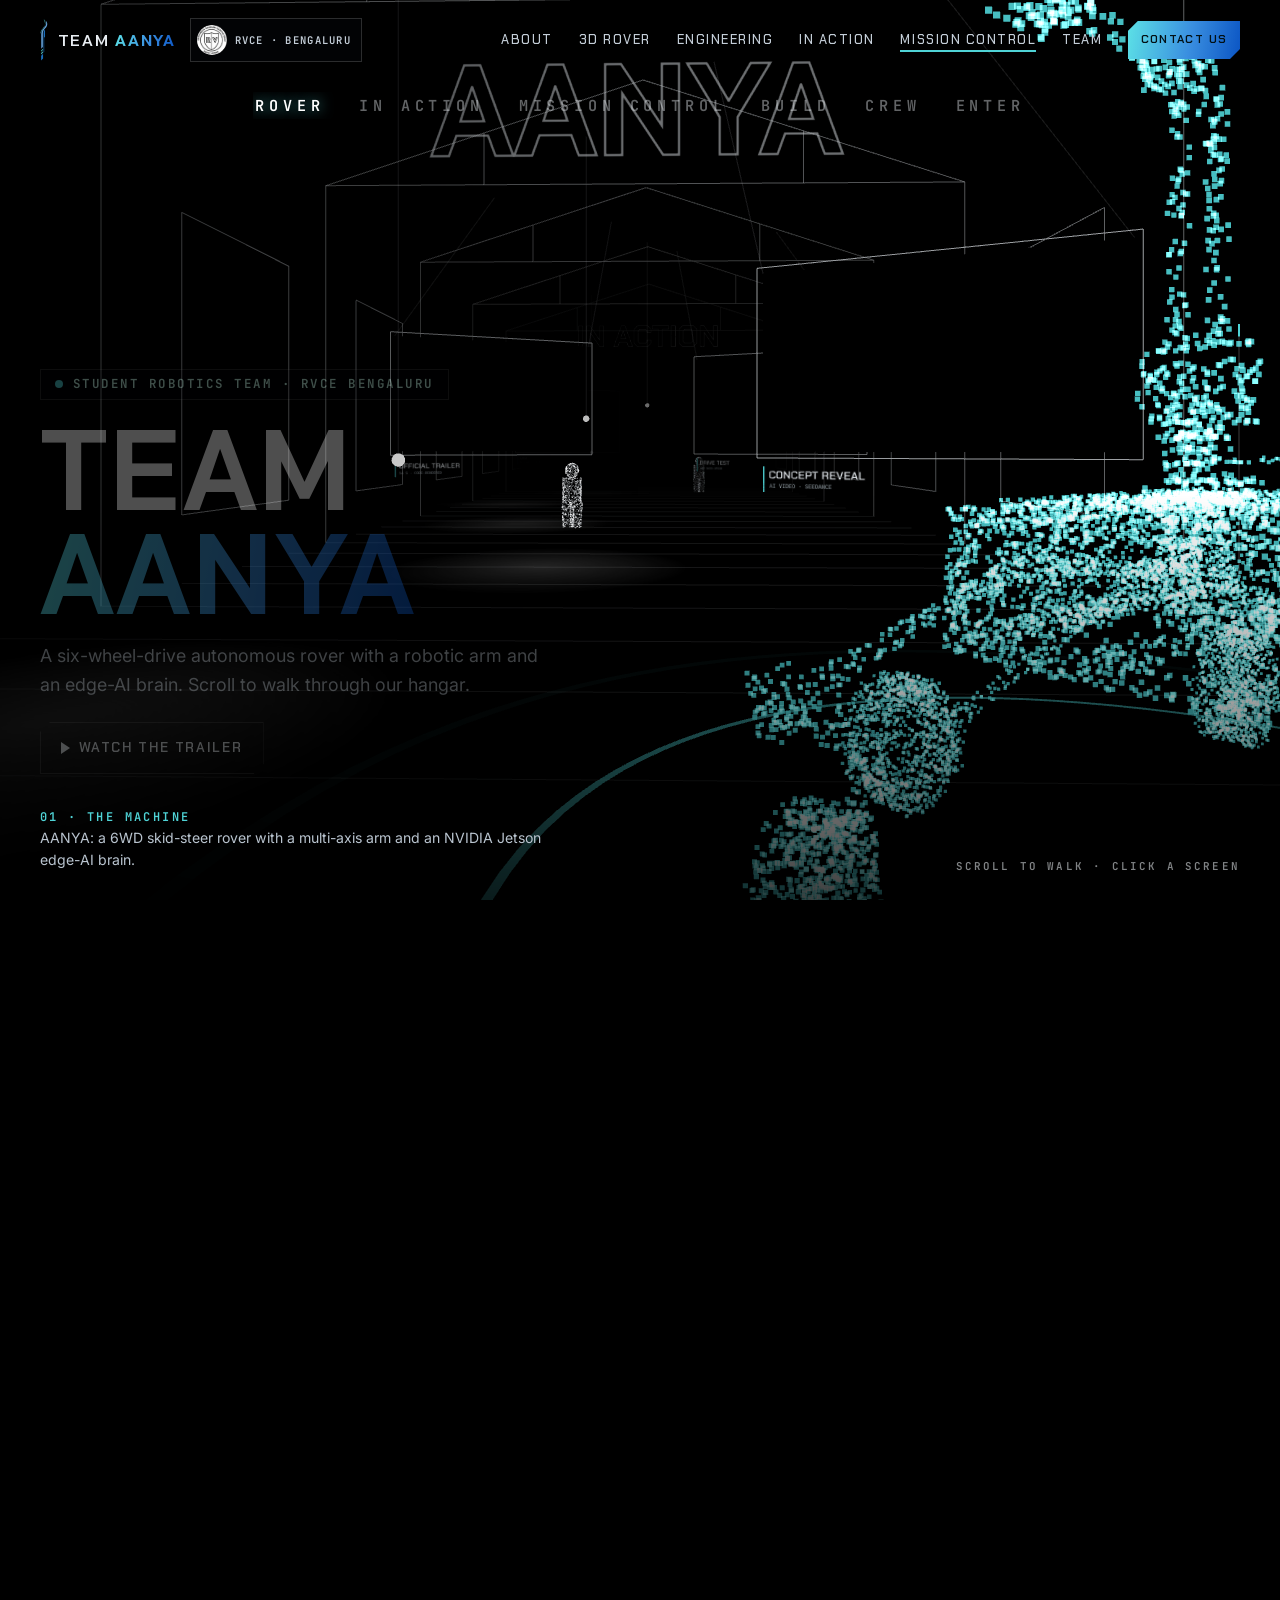
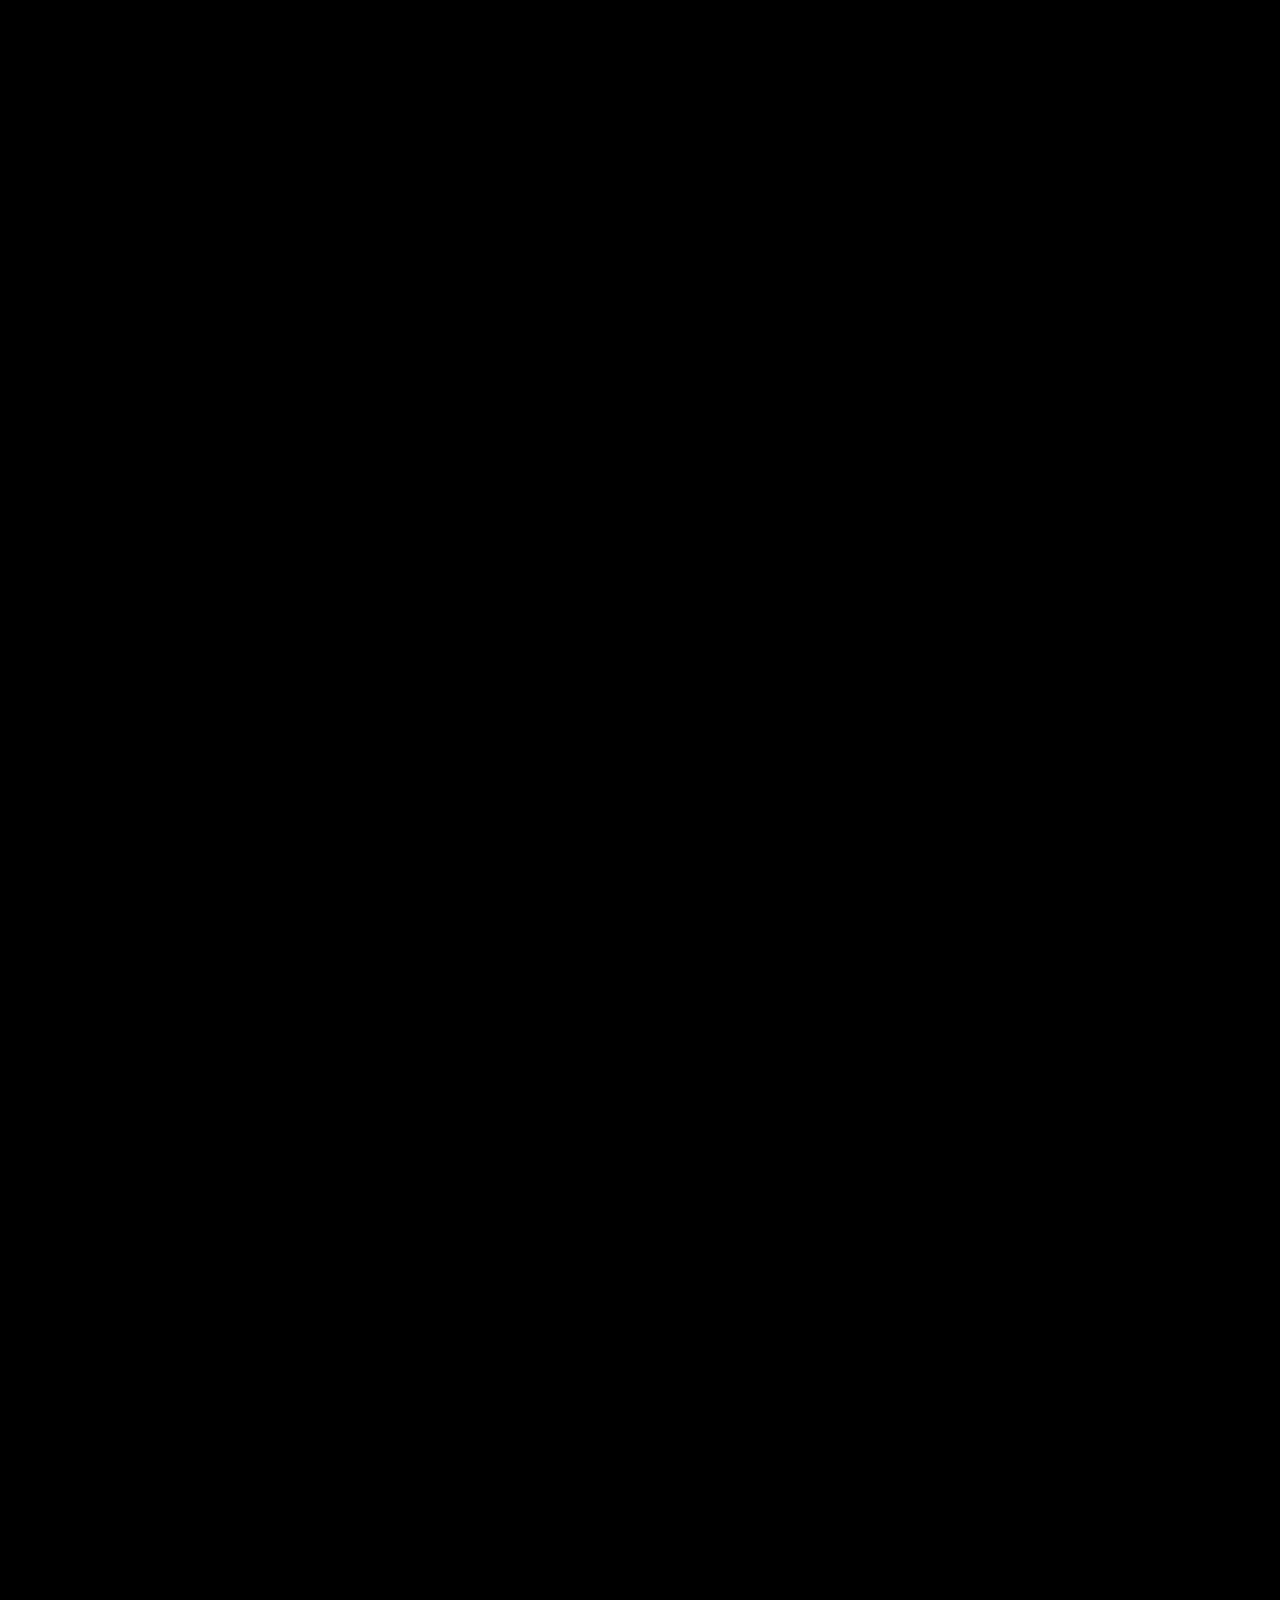
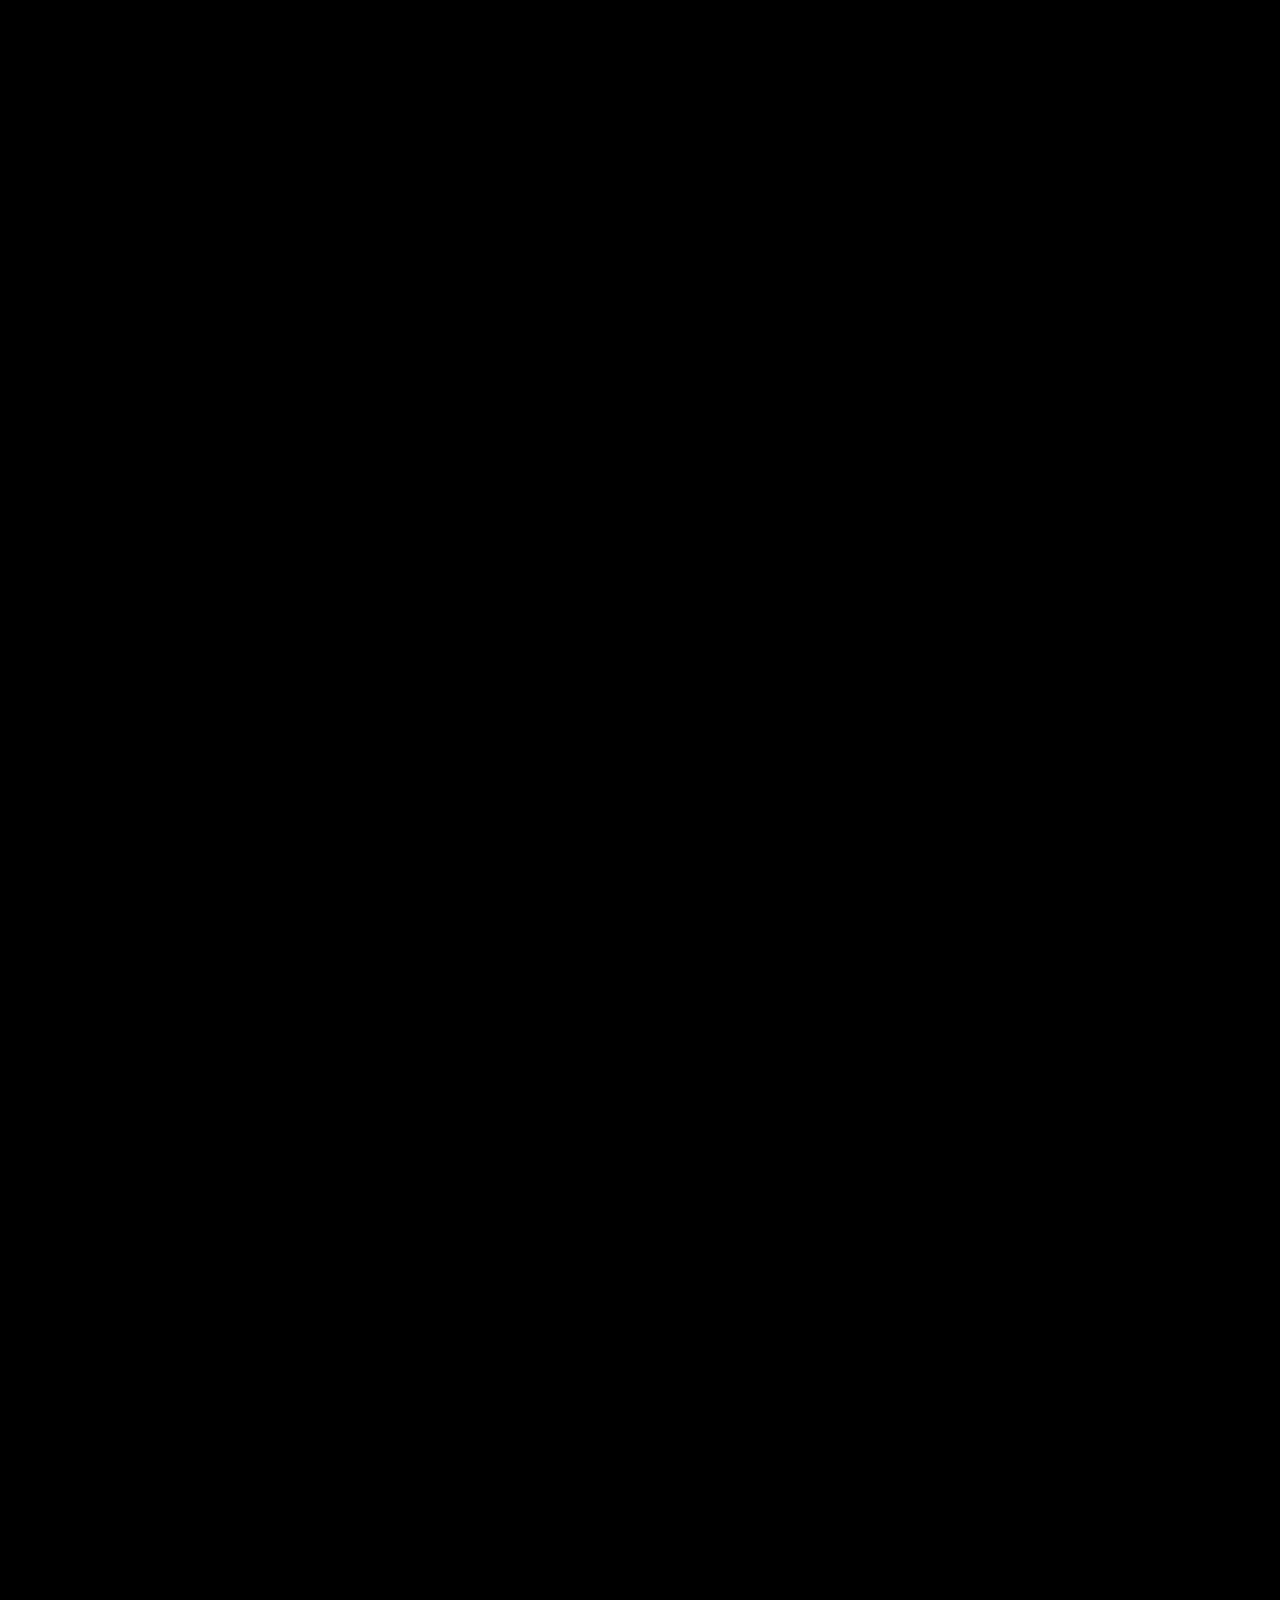
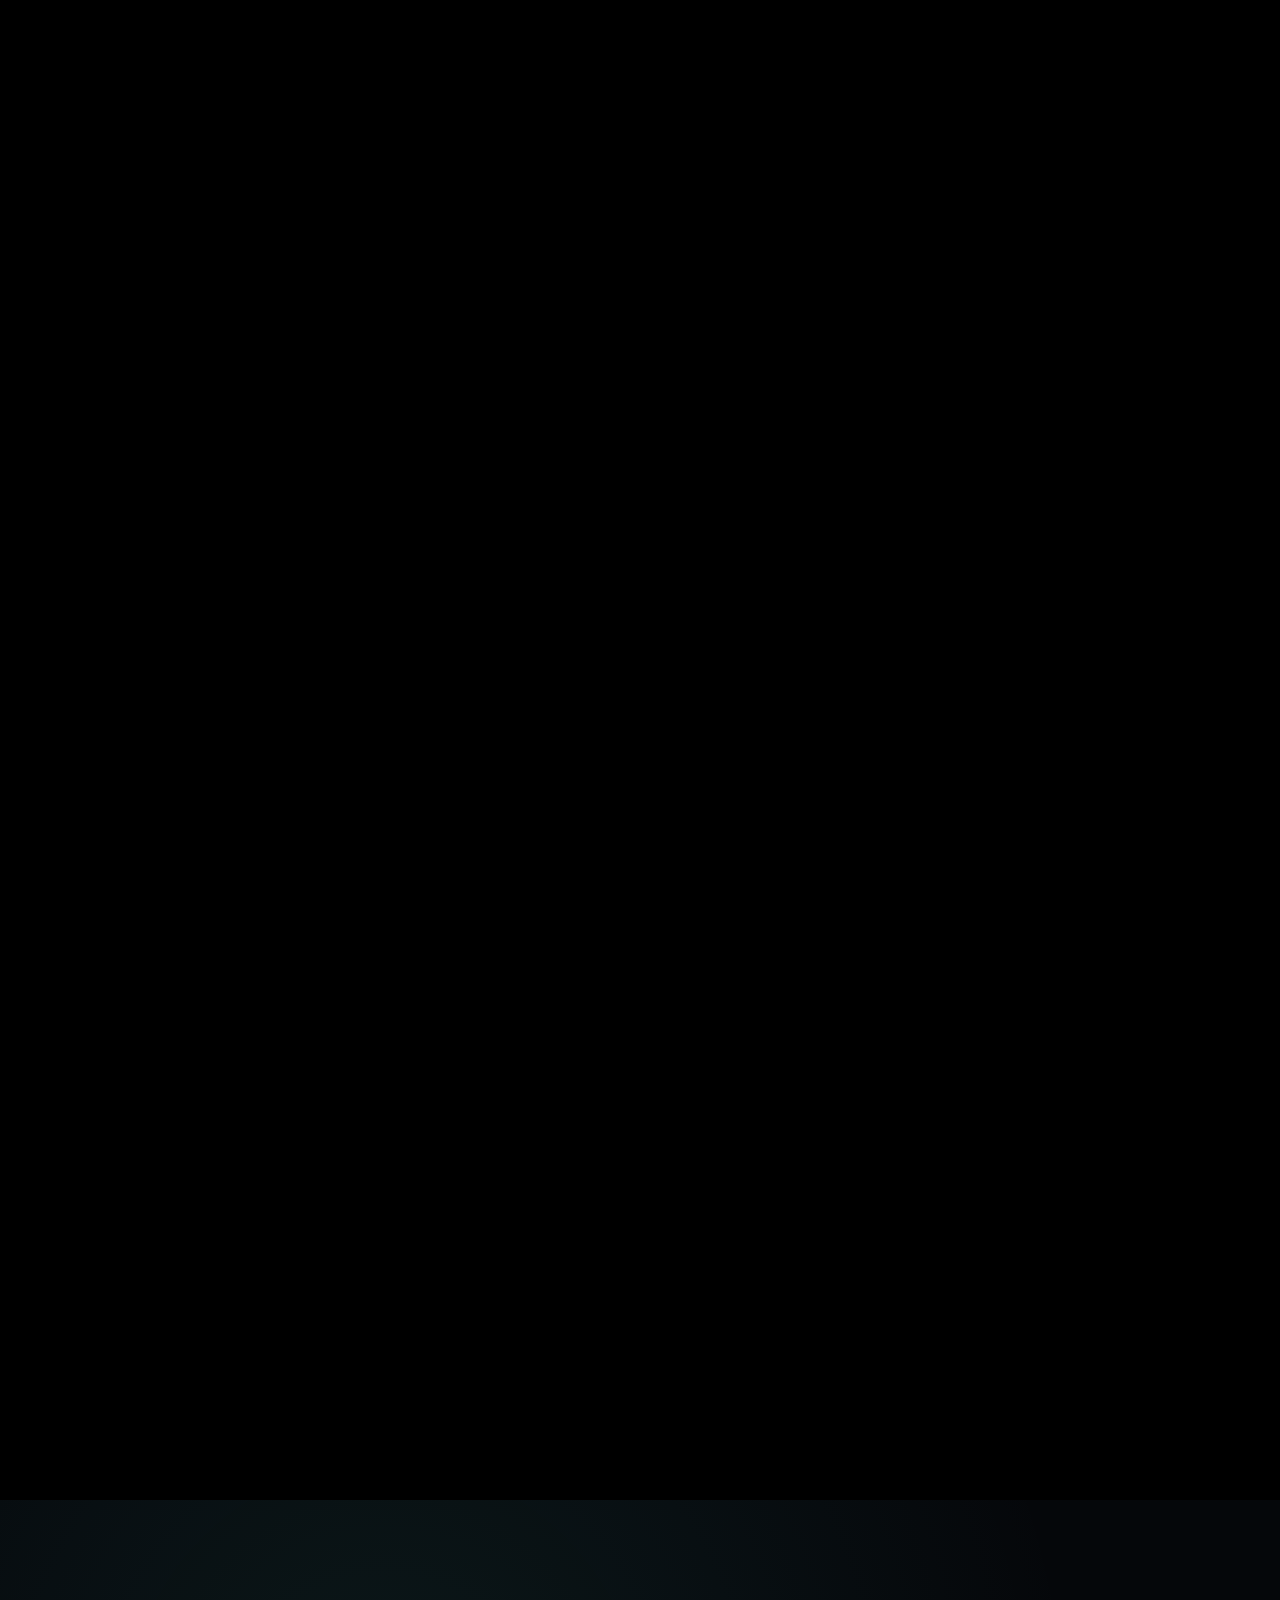
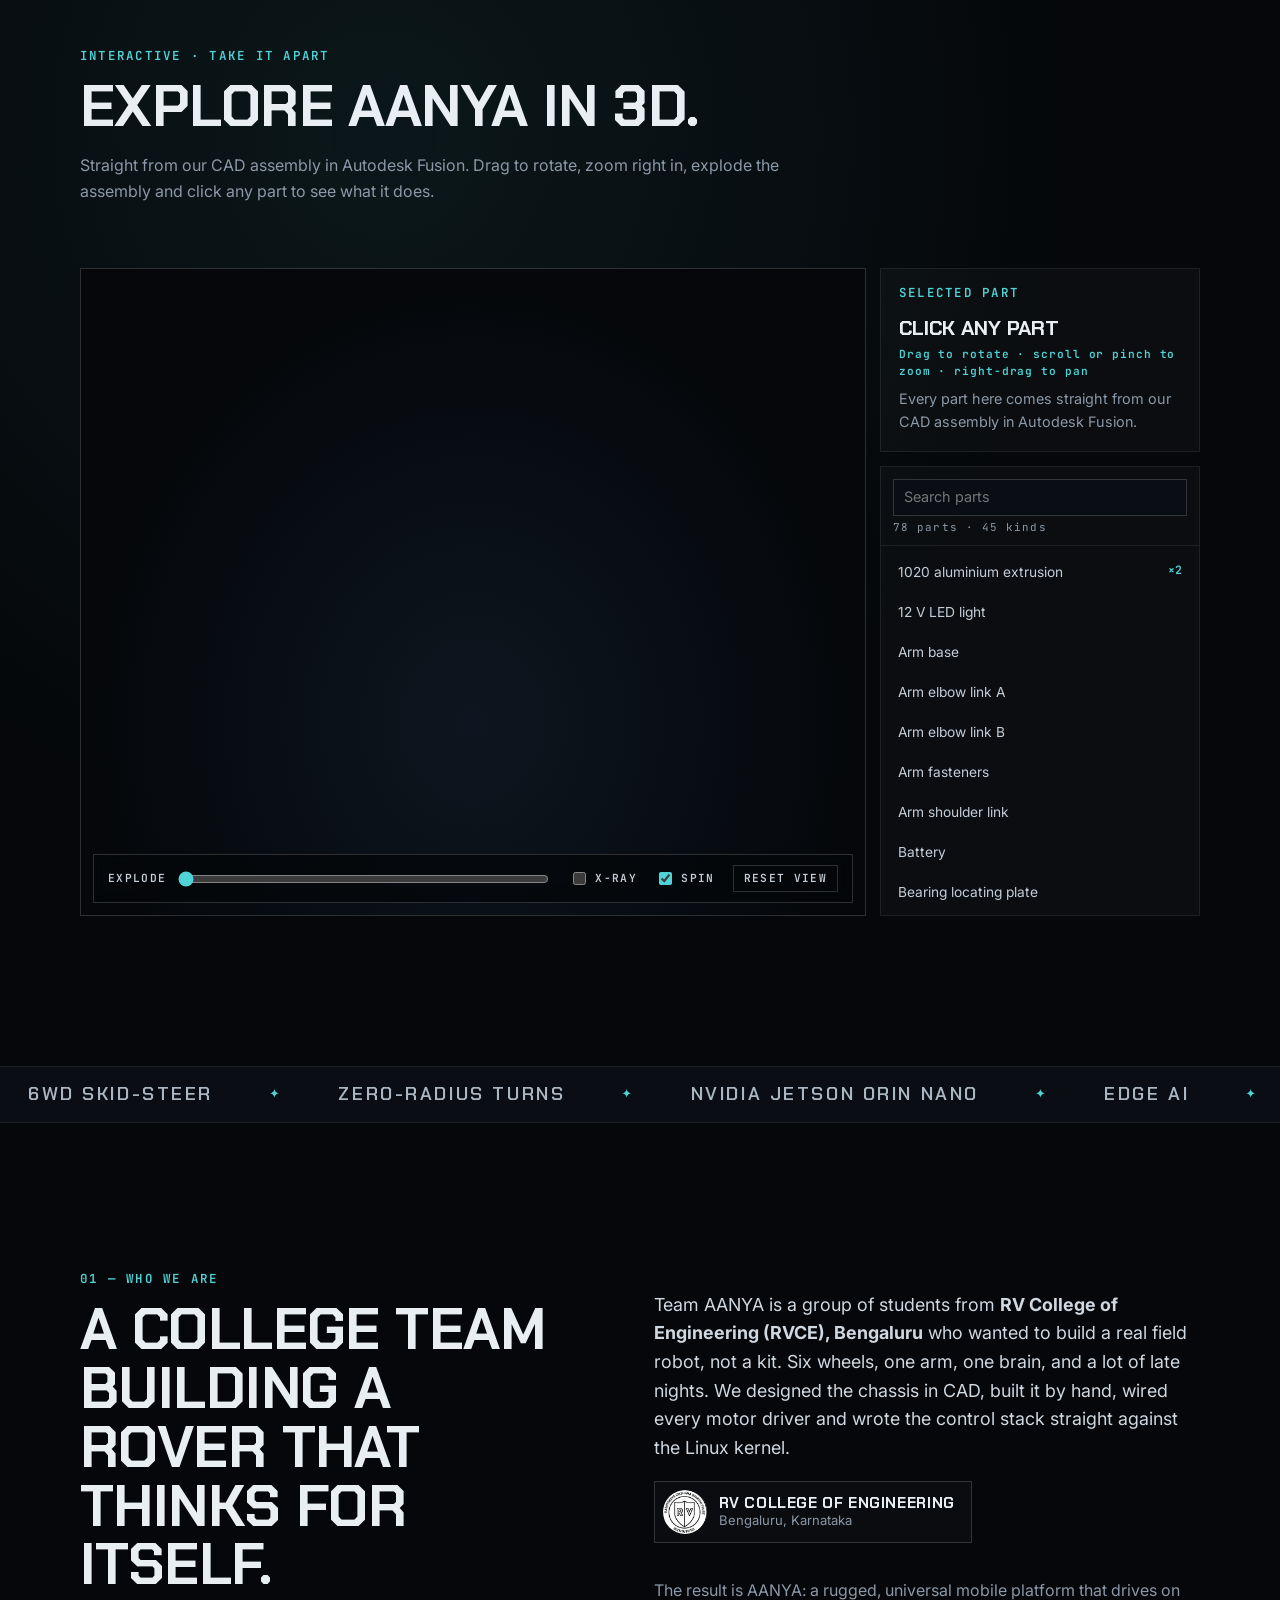
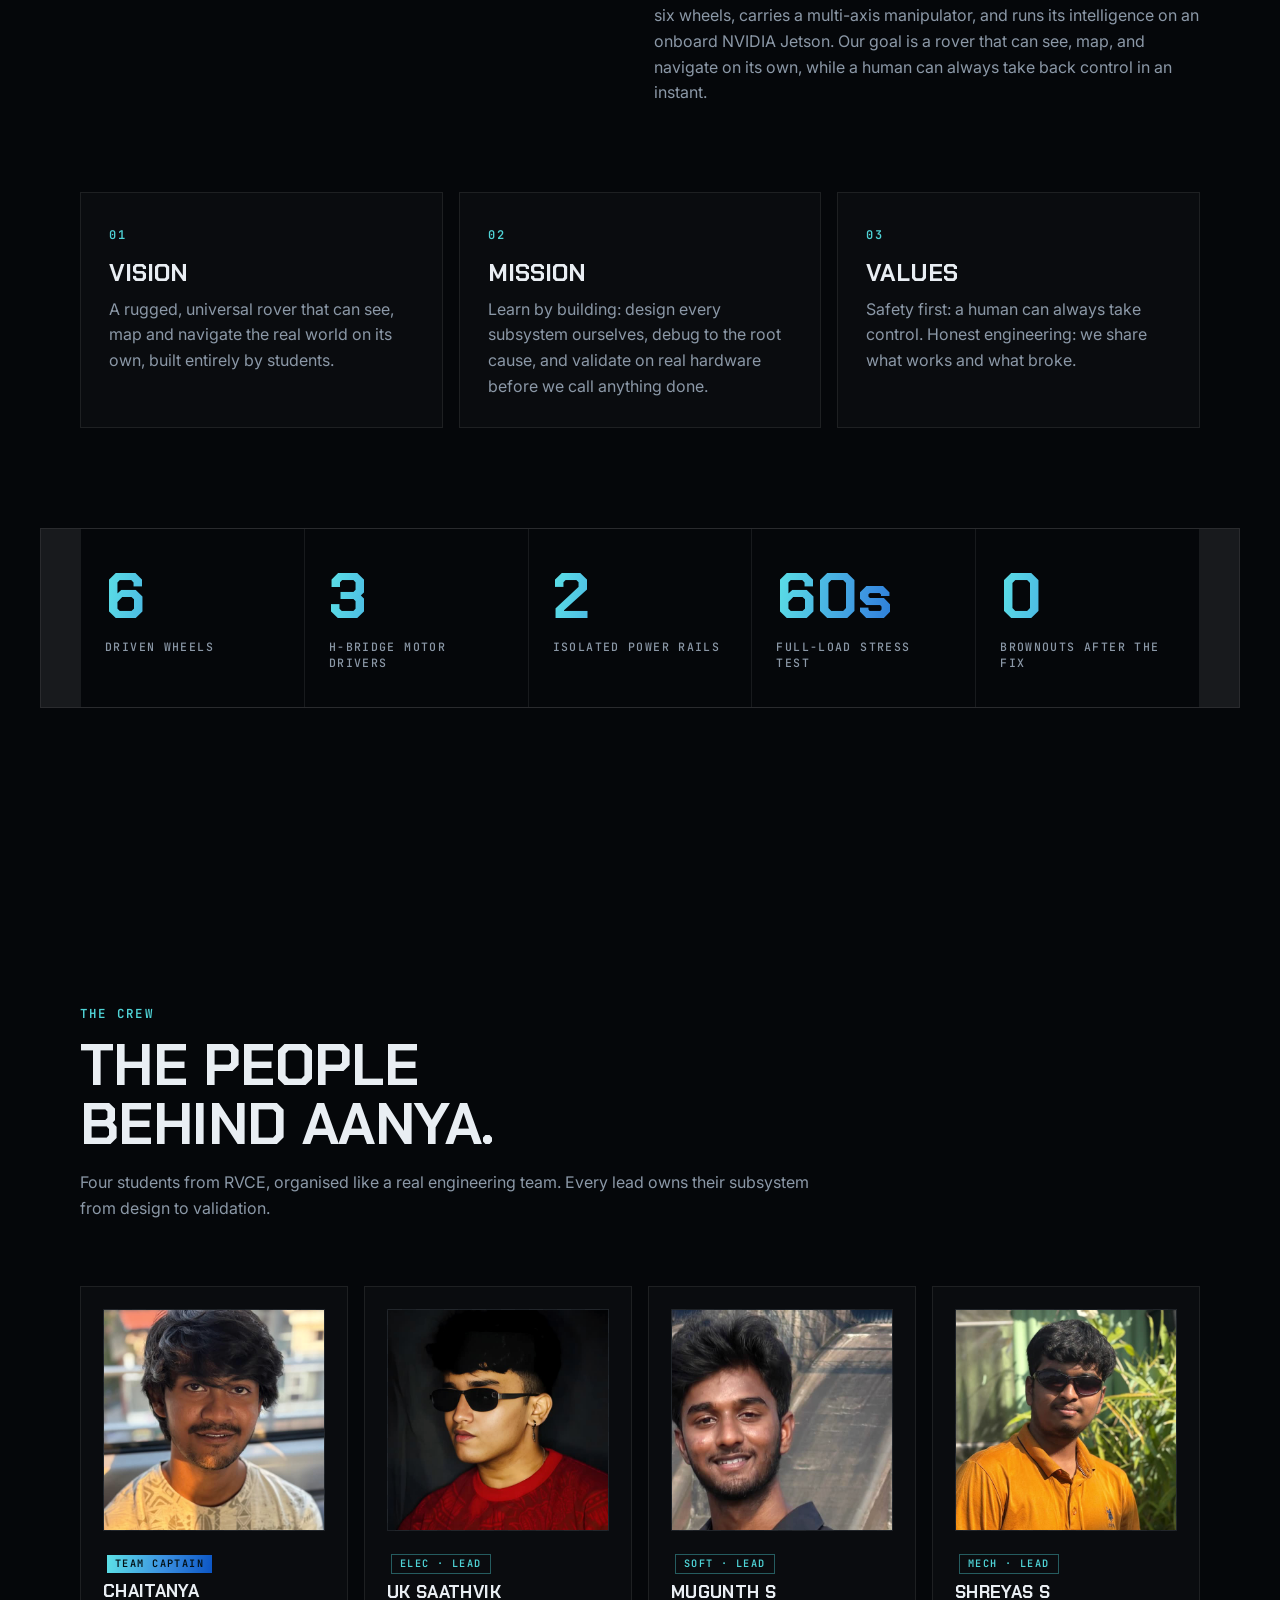
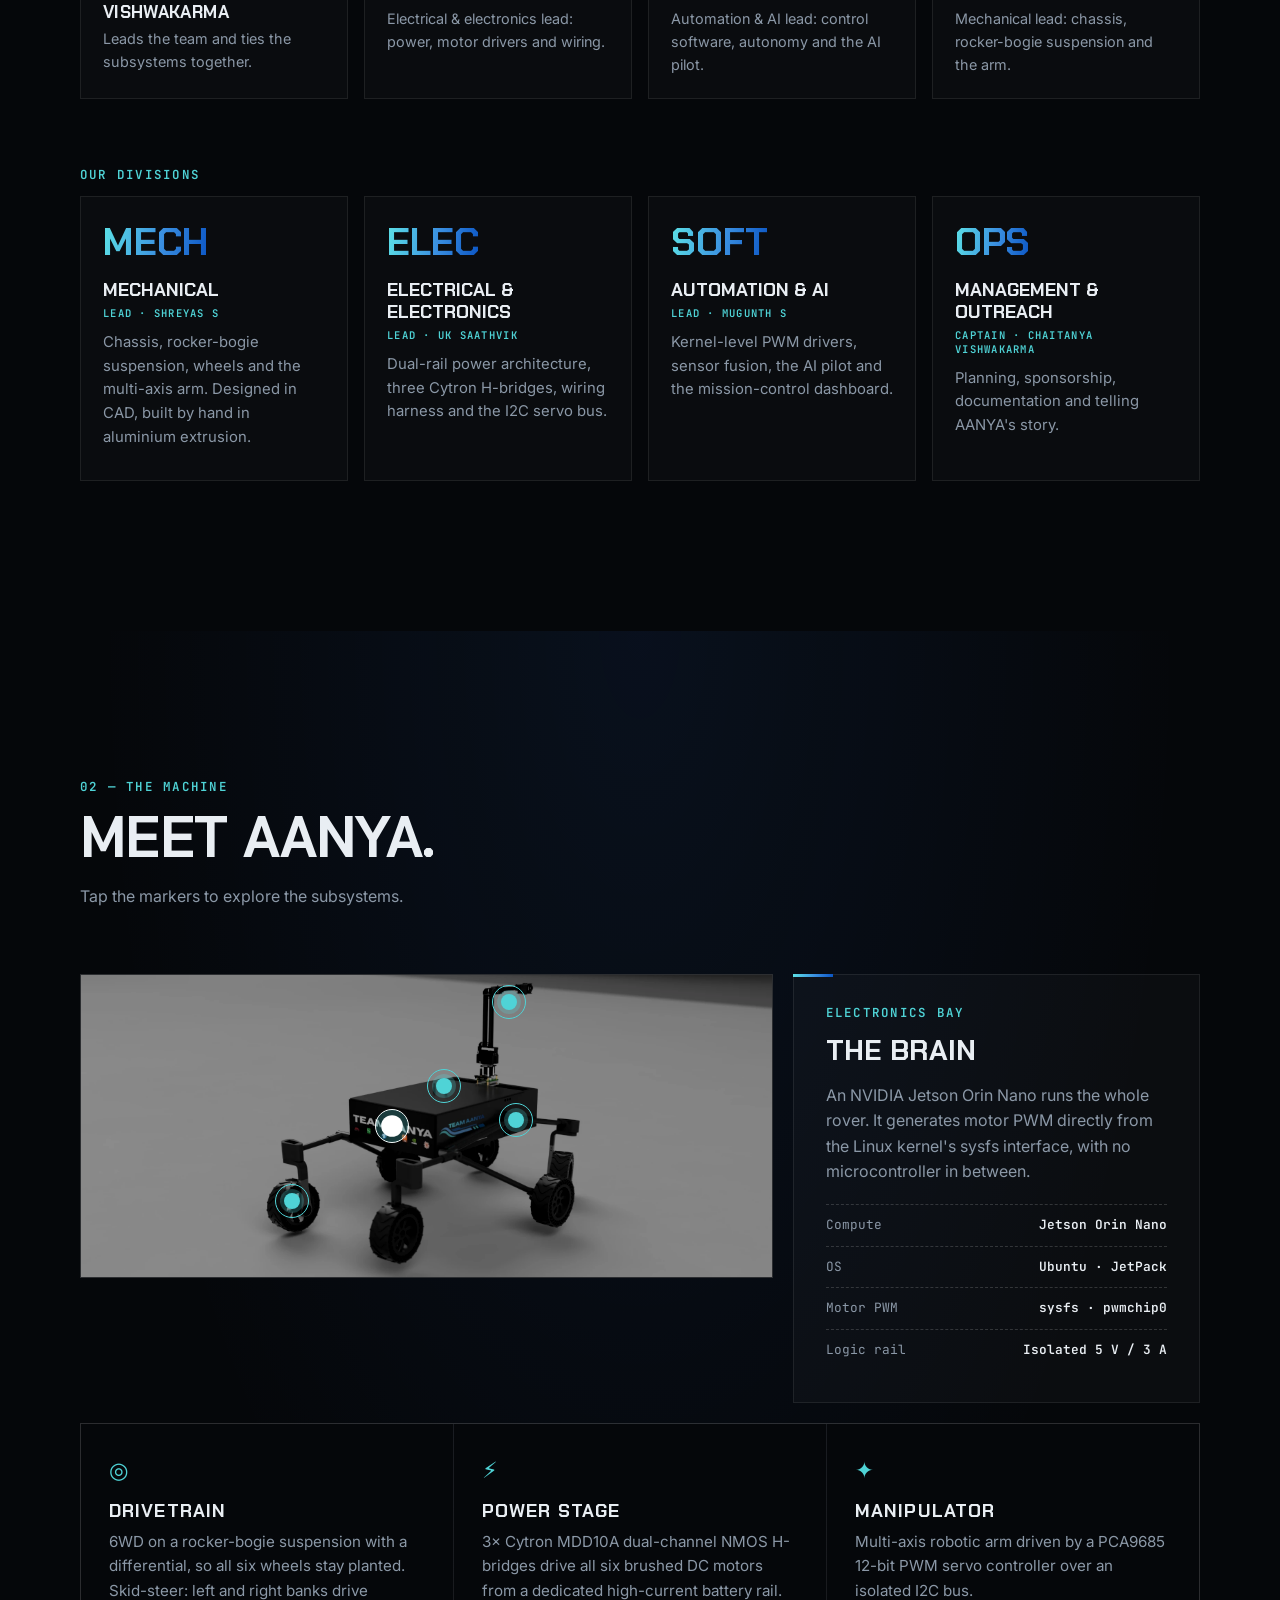
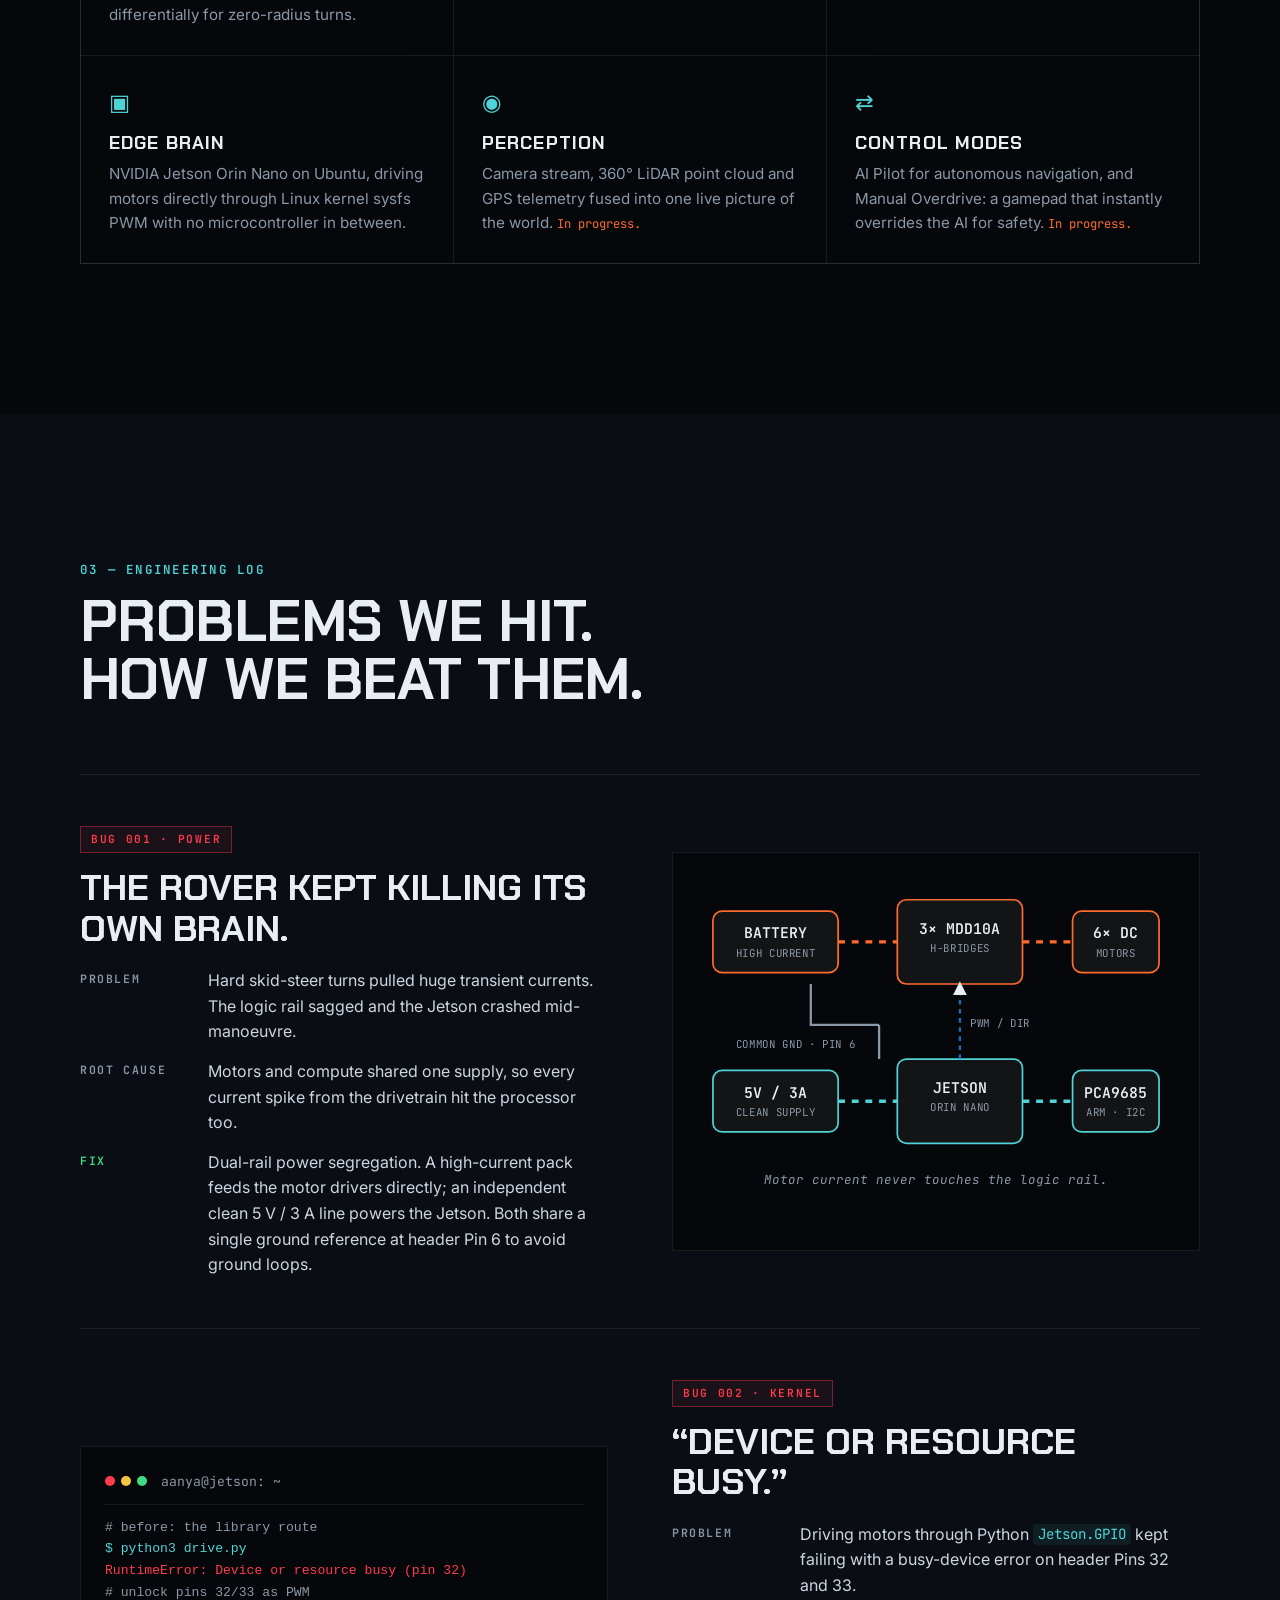
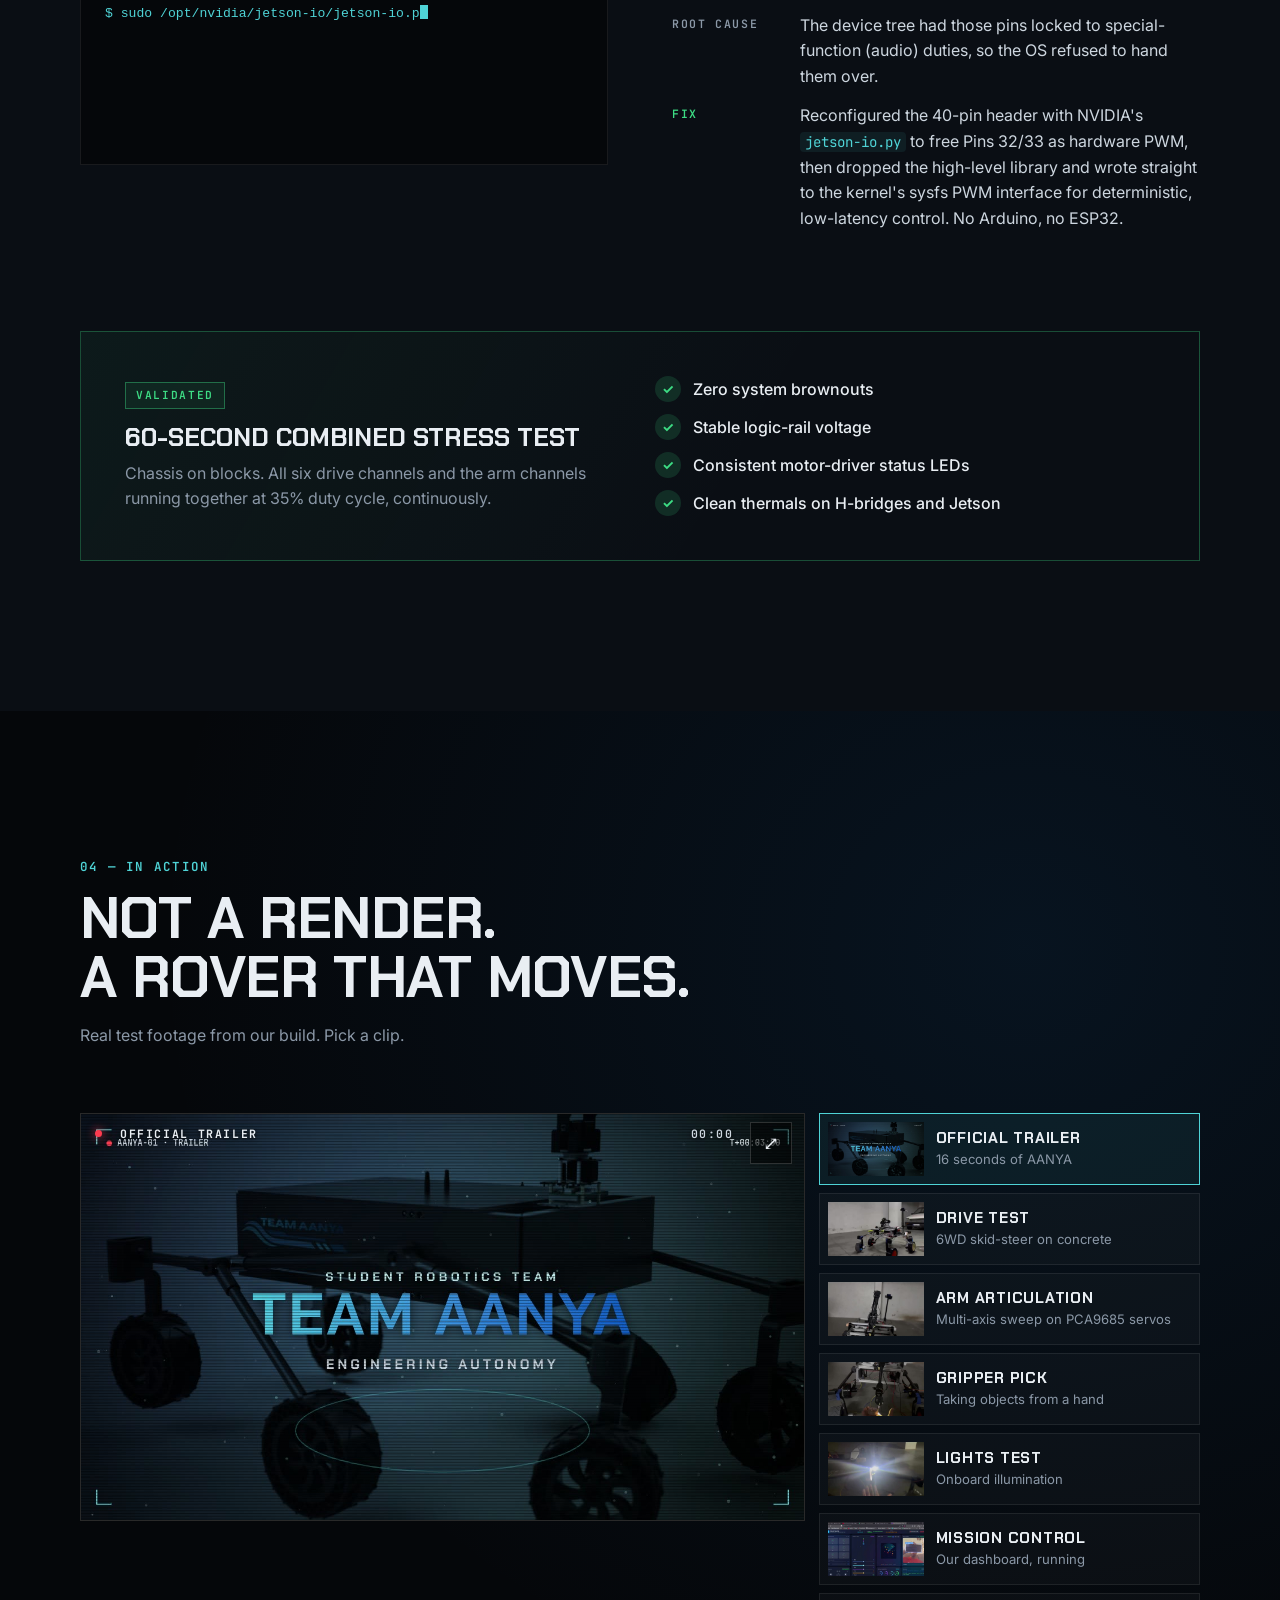
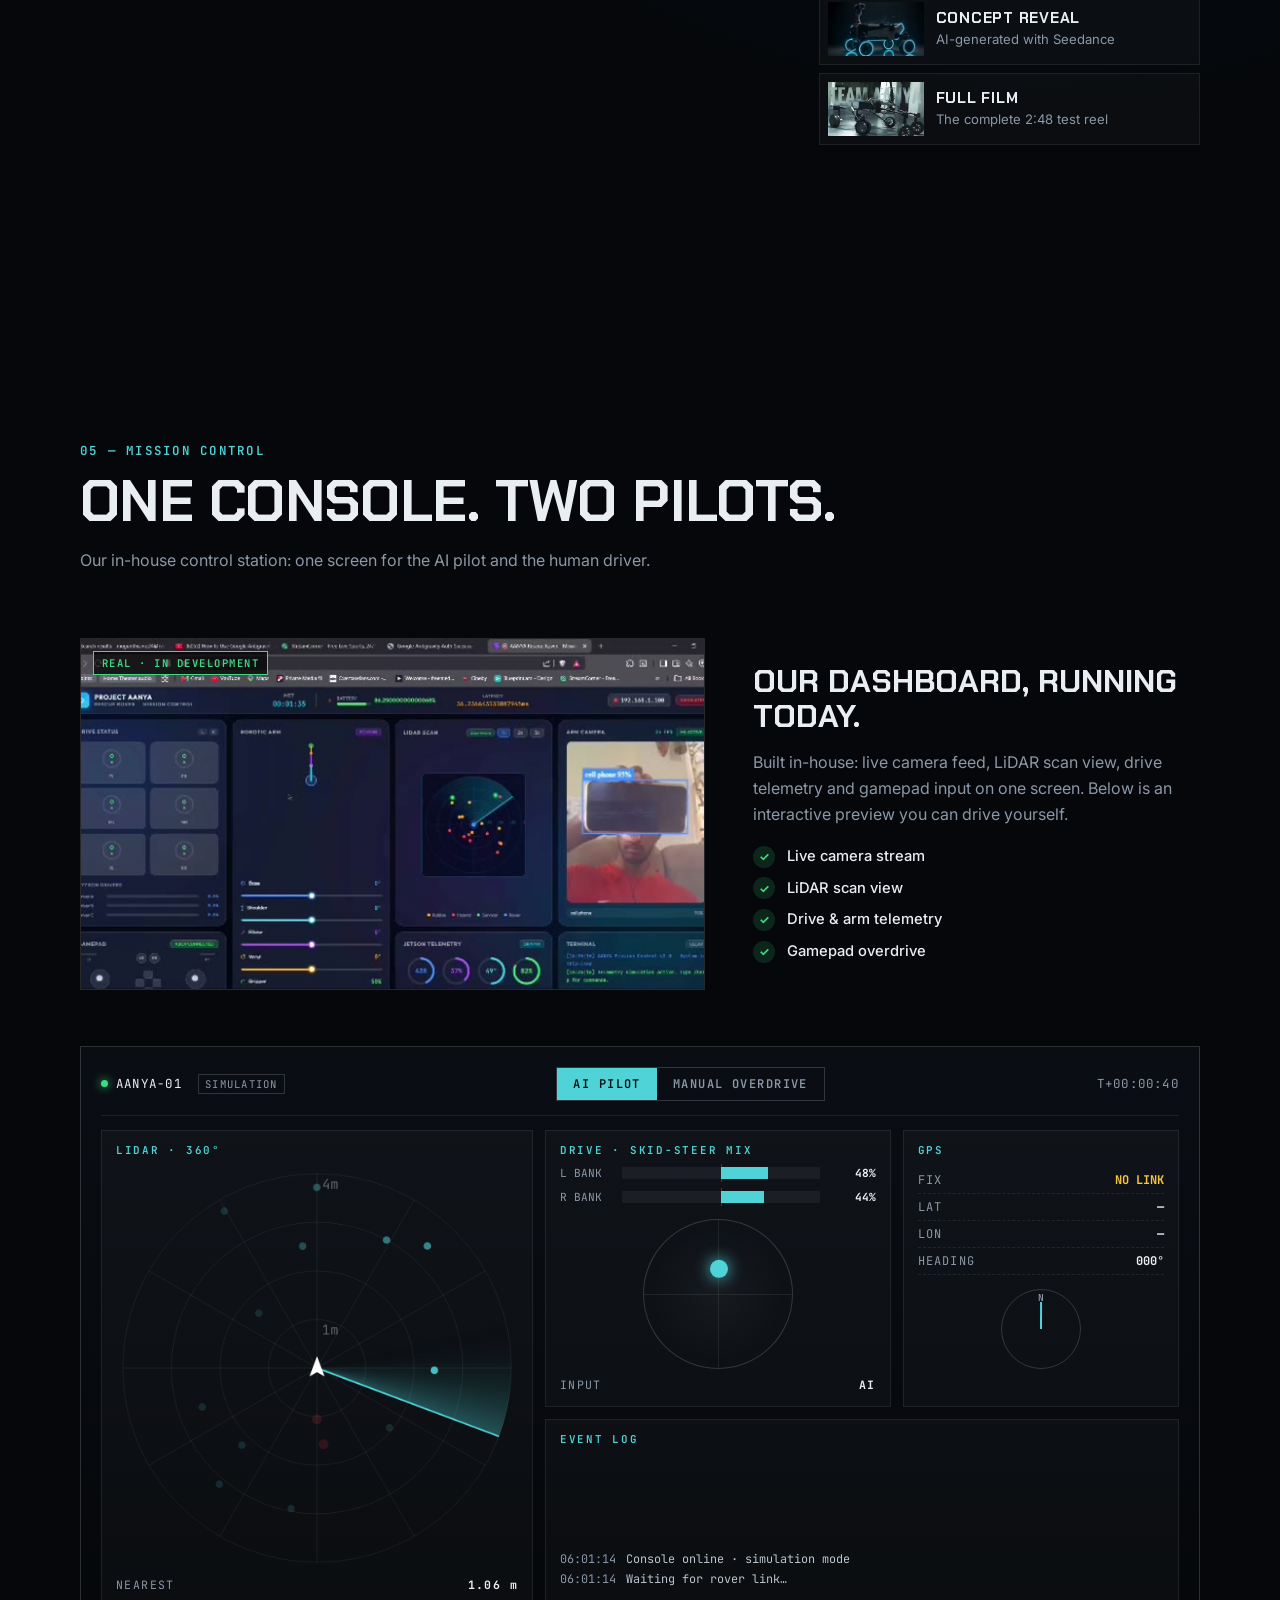
==== commit ea6c407f: "Put the crew in the hangar and move the Team section up - New 'Crew' station near the end of the hal" ====
--- a/index.html
+++ b/index.html
@@ -87,6 +87,7 @@
             <button type="button" data-hangar-tab="action">In action</button>
             <button type="button" data-hangar-tab="control">Mission control</button>
             <button type="button" data-hangar-tab="build">Build</button>
+            <button type="button" data-hangar-tab="crew">Crew</button>
             <button type="button" data-hangar-tab="enter">Enter</button>
           </nav>
           <div class="hangar__intro" id="hangarIntro">
@@ -216,6 +217,50 @@
         <div class="stat reveal"><b data-count="2">0</b><span>Isolated power rails</span></div>
         <div class="stat reveal"><b data-count="60" data-suffix="s">0</b><span>Full-load stress test</span></div>
         <div class="stat reveal"><b data-count="0">0</b><span>Brownouts after the fix</span></div>
+      </div>
+    </section>
+
+    <!-- ============ TEAM ============ -->
+    <section class="section team" id="team">
+      <div class="wrap">
+        <div class="section__head reveal">
+          <p class="kicker">The crew</p>
+          <h2 class="h2">The people<br>behind AANYA.</h2>
+          <p class="muted">Four students from RVCE, organised like a real engineering team. Every lead owns their subsystem from design to validation.</p>
+        </div>
+        <div class="crew">
+          <article class="member member--captain reveal">
+            <div class="member__ph"><img src="assets/img/team/chaitanya.jpg" alt="Chaitanya Vishwakarma" loading="lazy" width="640" height="800" /></div>
+            <span class="member__tag">Team captain</span>
+            <h4>Chaitanya Vishwakarma</h4>
+            <p>Leads the team and ties the subsystems together.</p>
+          </article>
+          <article class="member reveal">
+            <div class="member__ph"><img src="assets/img/team/saathvik.jpg" alt="UK Saathvik" loading="lazy" width="640" height="800" /></div>
+            <span class="member__tag">ELEC · Lead</span>
+            <h4>UK Saathvik</h4>
+            <p>Electrical &amp; electronics lead: power, motor drivers and wiring.</p>
+          </article>
+          <article class="member reveal">
+            <div class="member__ph"><img src="assets/img/team/mugunth.jpg" alt="Mugunth S" loading="lazy" width="640" height="800" /></div>
+            <span class="member__tag">SOFT · Lead</span>
+            <h4>Mugunth S</h4>
+            <p>Automation &amp; AI lead: control software, autonomy and the AI pilot.</p>
+          </article>
+          <article class="member reveal">
+            <div class="member__ph"><img src="assets/img/team/shreyas.jpg" alt="Shreyas S" loading="lazy" width="640" height="800" /></div>
+            <span class="member__tag">MECH · Lead</span>
+            <h4>Shreyas S</h4>
+            <p>Mechanical lead: chassis, rocker-bogie suspension and the arm.</p>
+          </article>
+        </div>
+        <p class="kicker crew__sub">Our divisions</p>
+        <div class="divisions">
+          <article class="division reveal"><span class="division__n">MECH</span><h4>Mechanical</h4><span class="division__lead">Lead · Shreyas S</span><p>Chassis, rocker-bogie suspension, wheels and the multi-axis arm. Designed in CAD, built by hand in aluminium extrusion.</p></article>
+          <article class="division reveal"><span class="division__n">ELEC</span><h4>Electrical &amp; Electronics</h4><span class="division__lead">Lead · UK Saathvik</span><p>Dual-rail power architecture, three Cytron H-bridges, wiring harness and the I2C servo bus.</p></article>
+          <article class="division reveal"><span class="division__n">SOFT</span><h4>Automation &amp; AI</h4><span class="division__lead">Lead · Mugunth S</span><p>Kernel-level PWM drivers, sensor fusion, the AI pilot and the mission-control dashboard.</p></article>
+          <article class="division reveal"><span class="division__n">OPS</span><h4>Management &amp; Outreach</h4><span class="division__lead">Captain · Chaitanya Vishwakarma</span><p>Planning, sponsorship, documentation and telling AANYA's story.</p></article>
+        </div>
       </div>
     </section>
 
@@ -535,50 +580,6 @@
       </div>
     </section>
 
-    <!-- ============ TEAM ============ -->
-    <section class="section team" id="team">
-      <div class="wrap">
-        <div class="section__head reveal">
-          <p class="kicker">08 — The crew</p>
-          <h2 class="h2">The people<br>behind AANYA.</h2>
-          <p class="muted">Four students from RVCE, organised like a real engineering team. Every lead owns their subsystem from design to validation.</p>
-        </div>
-        <div class="crew">
-          <article class="member member--captain reveal">
-            <div class="member__ph"><img src="assets/img/team/chaitanya.jpg" alt="Chaitanya Vishwakarma" loading="lazy" width="640" height="800" /></div>
-            <span class="member__tag">Team captain</span>
-            <h4>Chaitanya Vishwakarma</h4>
-            <p>Leads the team and ties the subsystems together.</p>
-          </article>
-          <article class="member reveal">
-            <div class="member__ph"><img src="assets/img/team/saathvik.jpg" alt="UK Saathvik" loading="lazy" width="640" height="800" /></div>
-            <span class="member__tag">ELEC · Lead</span>
-            <h4>UK Saathvik</h4>
-            <p>Electrical &amp; electronics lead: power, motor drivers and wiring.</p>
-          </article>
-          <article class="member reveal">
-            <div class="member__ph"><img src="assets/img/team/mugunth.jpg" alt="Mugunth S" loading="lazy" width="640" height="800" /></div>
-            <span class="member__tag">SOFT · Lead</span>
-            <h4>Mugunth S</h4>
-            <p>Automation &amp; AI lead: control software, autonomy and the AI pilot.</p>
-          </article>
-          <article class="member reveal">
-            <div class="member__ph"><img src="assets/img/team/shreyas.jpg" alt="Shreyas S" loading="lazy" width="640" height="800" /></div>
-            <span class="member__tag">MECH · Lead</span>
-            <h4>Shreyas S</h4>
-            <p>Mechanical lead: chassis, rocker-bogie suspension and the arm.</p>
-          </article>
-        </div>
-        <p class="kicker crew__sub">Our divisions</p>
-        <div class="divisions">
-          <article class="division reveal"><span class="division__n">MECH</span><h4>Mechanical</h4><span class="division__lead">Lead · Shreyas S</span><p>Chassis, rocker-bogie suspension, wheels and the multi-axis arm. Designed in CAD, built by hand in aluminium extrusion.</p></article>
-          <article class="division reveal"><span class="division__n">ELEC</span><h4>Electrical &amp; Electronics</h4><span class="division__lead">Lead · UK Saathvik</span><p>Dual-rail power architecture, three Cytron H-bridges, wiring harness and the I2C servo bus.</p></article>
-          <article class="division reveal"><span class="division__n">SOFT</span><h4>Automation &amp; AI</h4><span class="division__lead">Lead · Mugunth S</span><p>Kernel-level PWM drivers, sensor fusion, the AI pilot and the mission-control dashboard.</p></article>
-          <article class="division reveal"><span class="division__n">OPS</span><h4>Management &amp; Outreach</h4><span class="division__lead">Captain · Chaitanya Vishwakarma</span><p>Planning, sponsorship, documentation and telling AANYA's story.</p></article>
-        </div>
-      </div>
-    </section>
-
     <!-- ============ SPONSORS ============ -->
     <section class="section partners" id="sponsors">
       <div class="wrap">
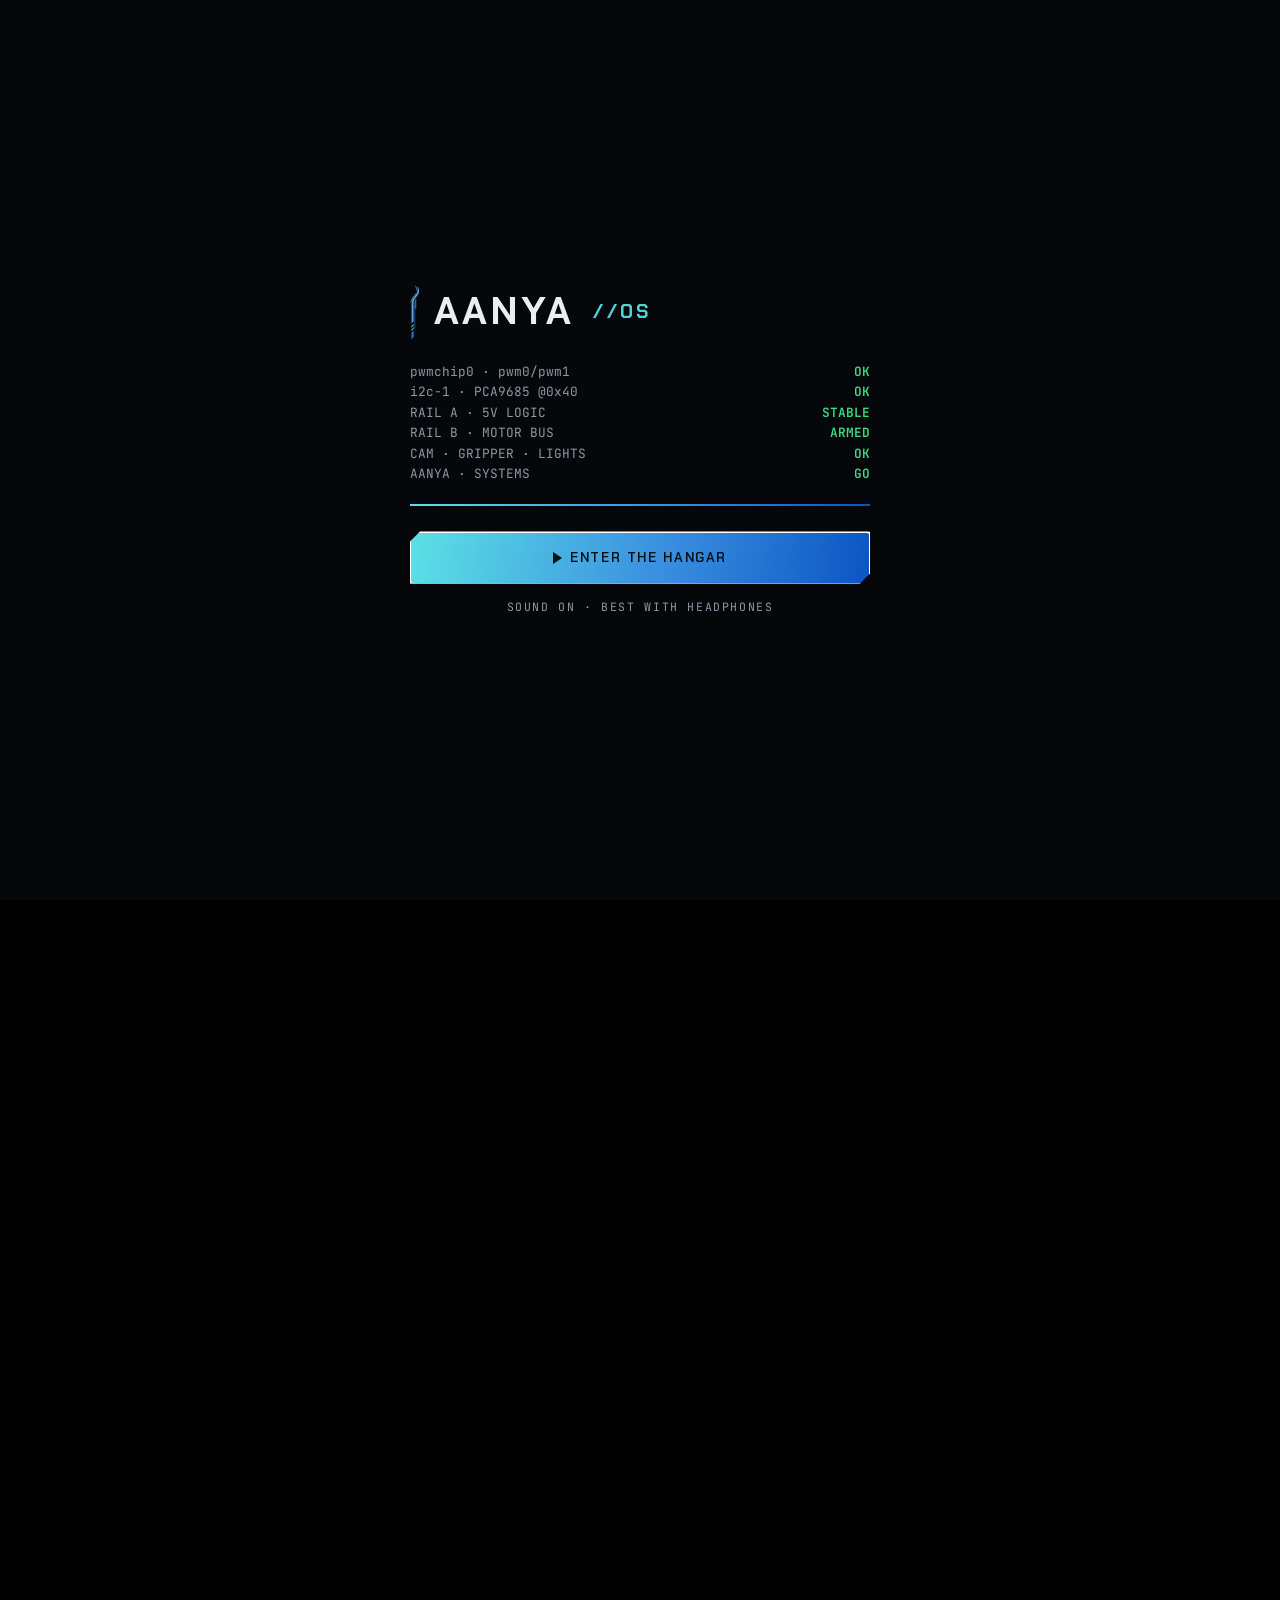
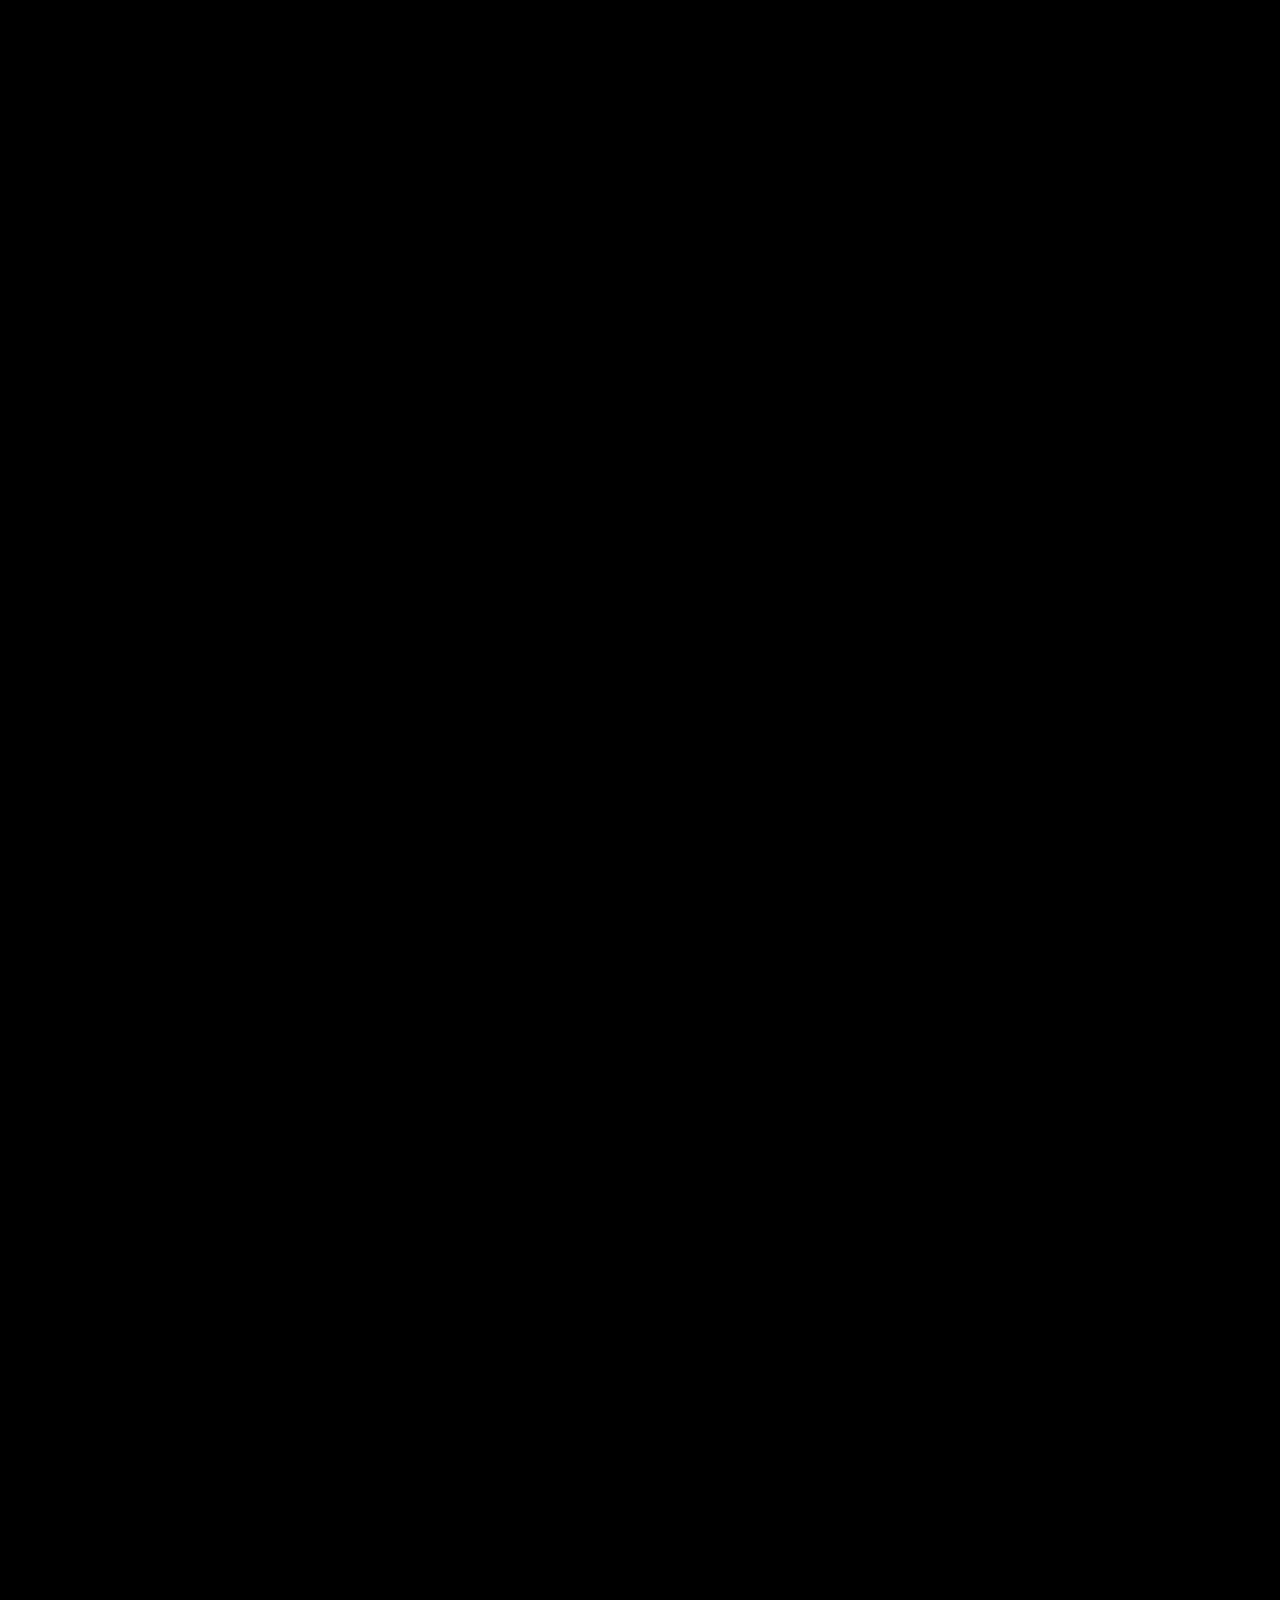
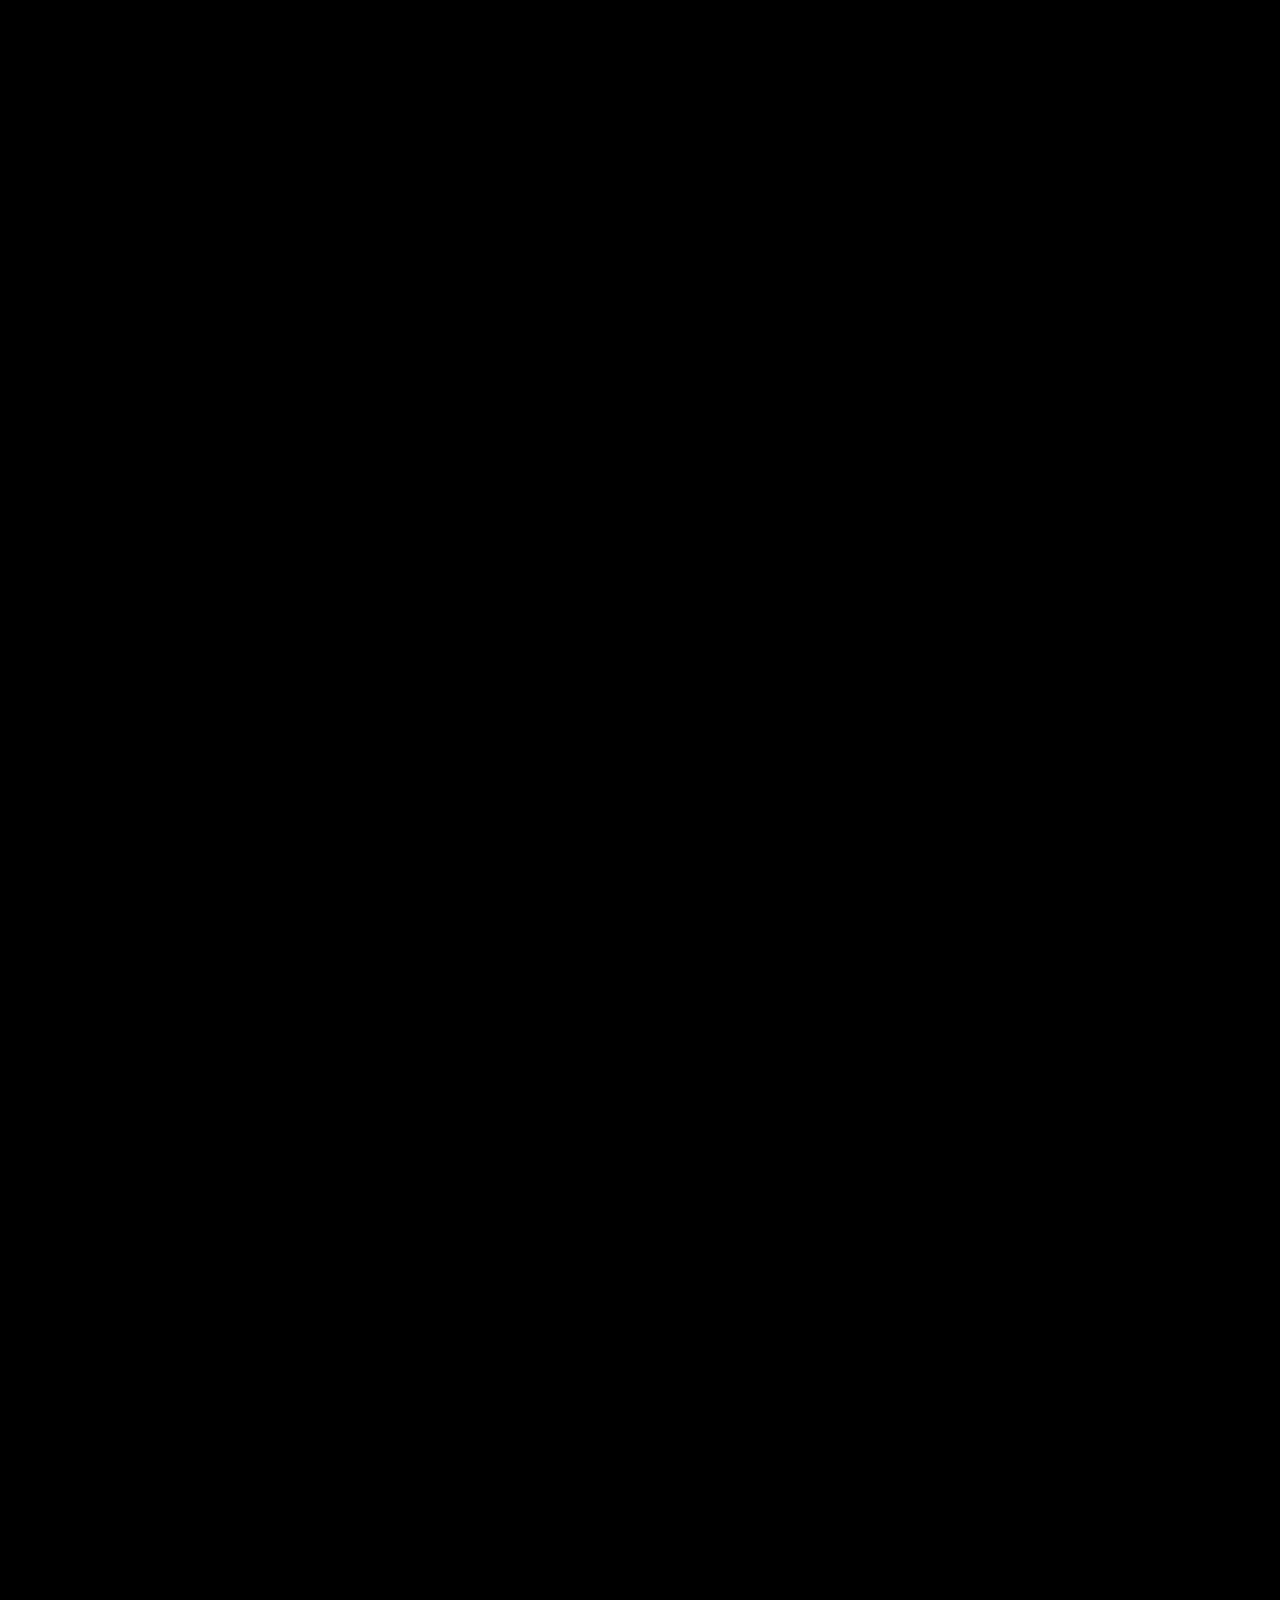
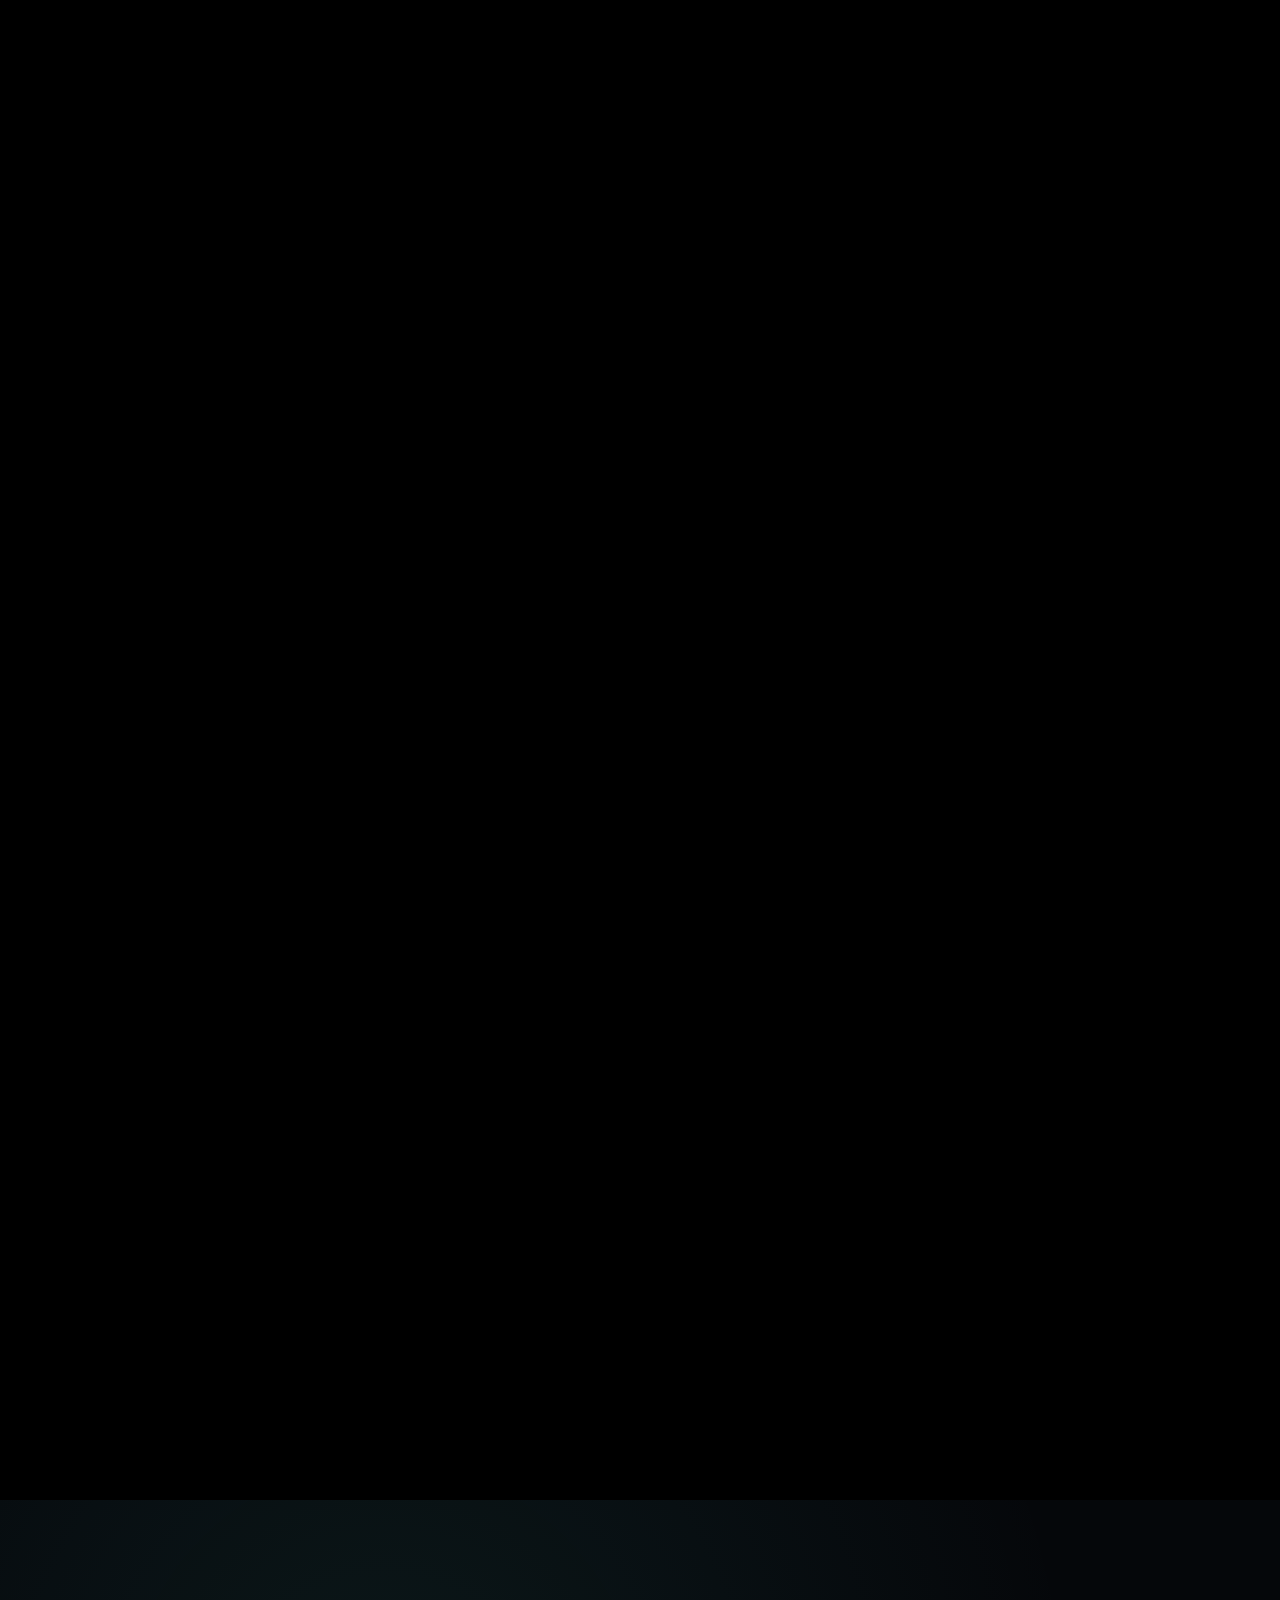
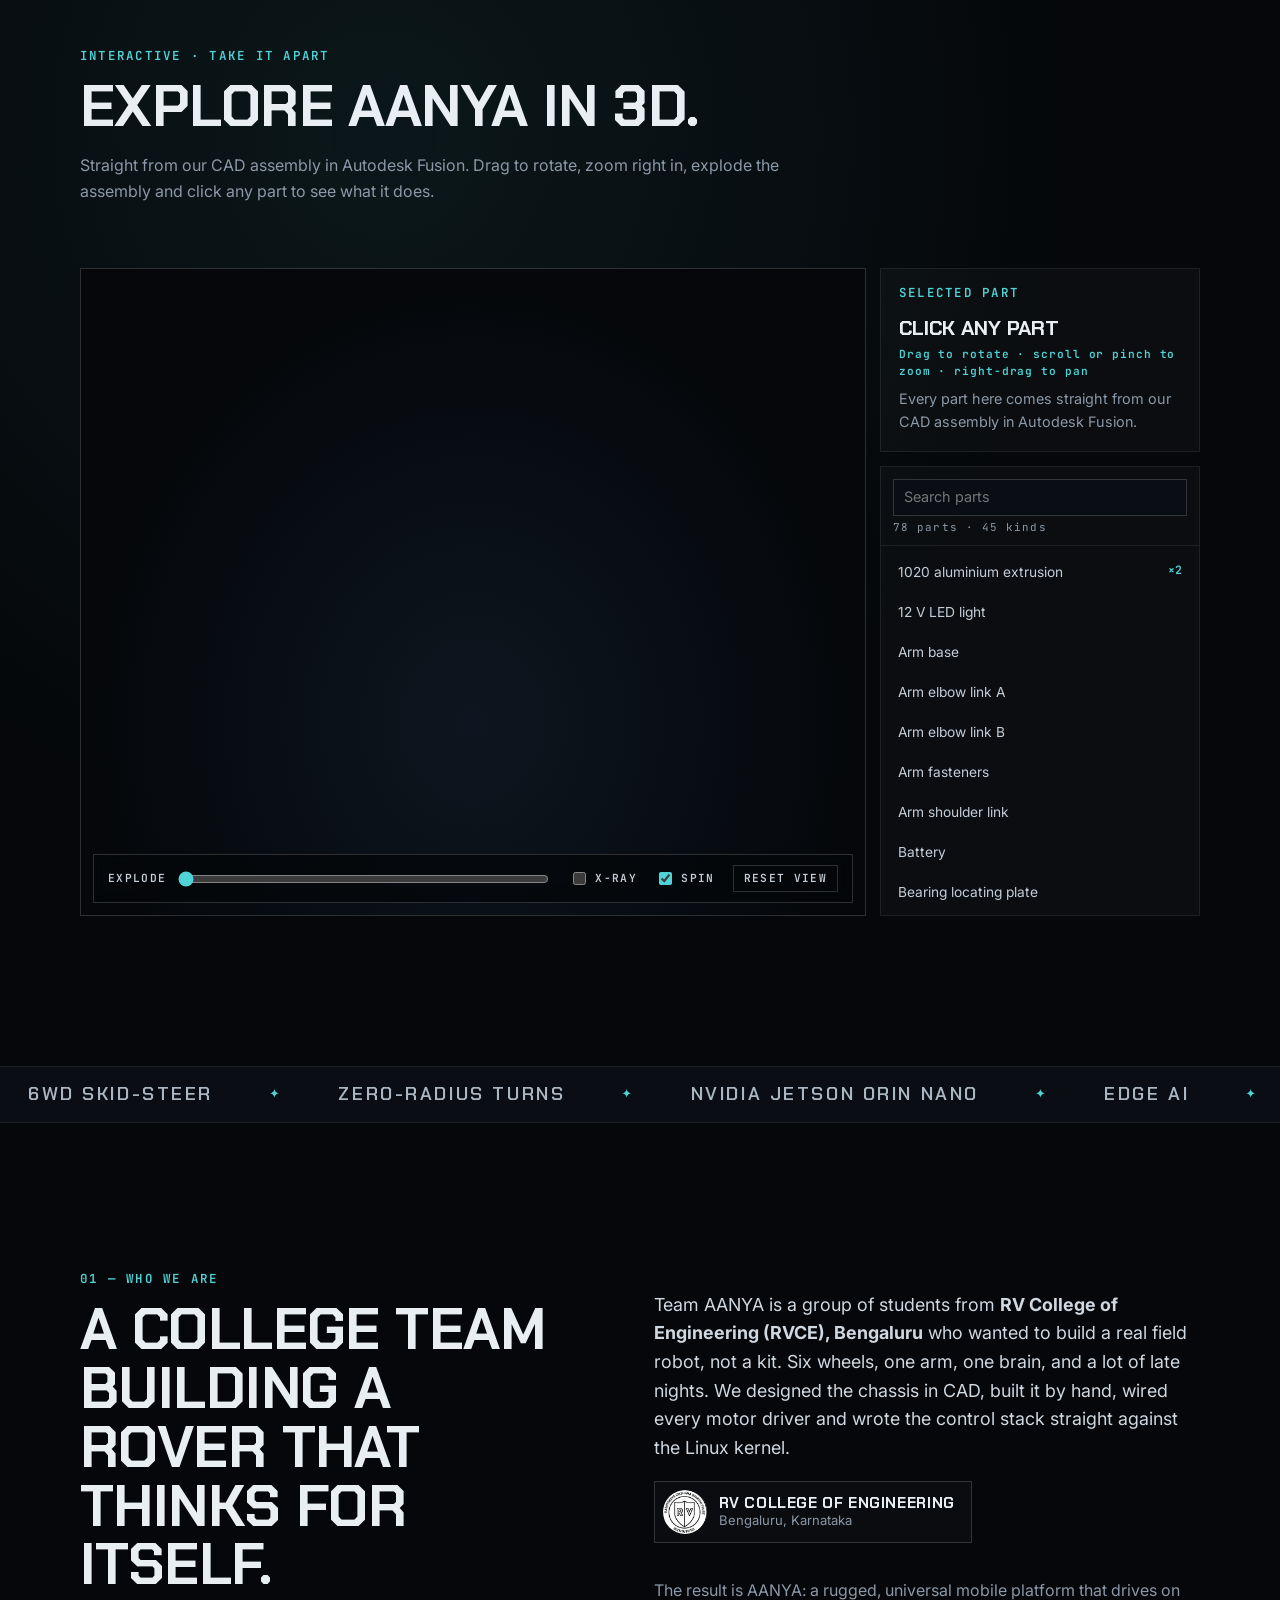
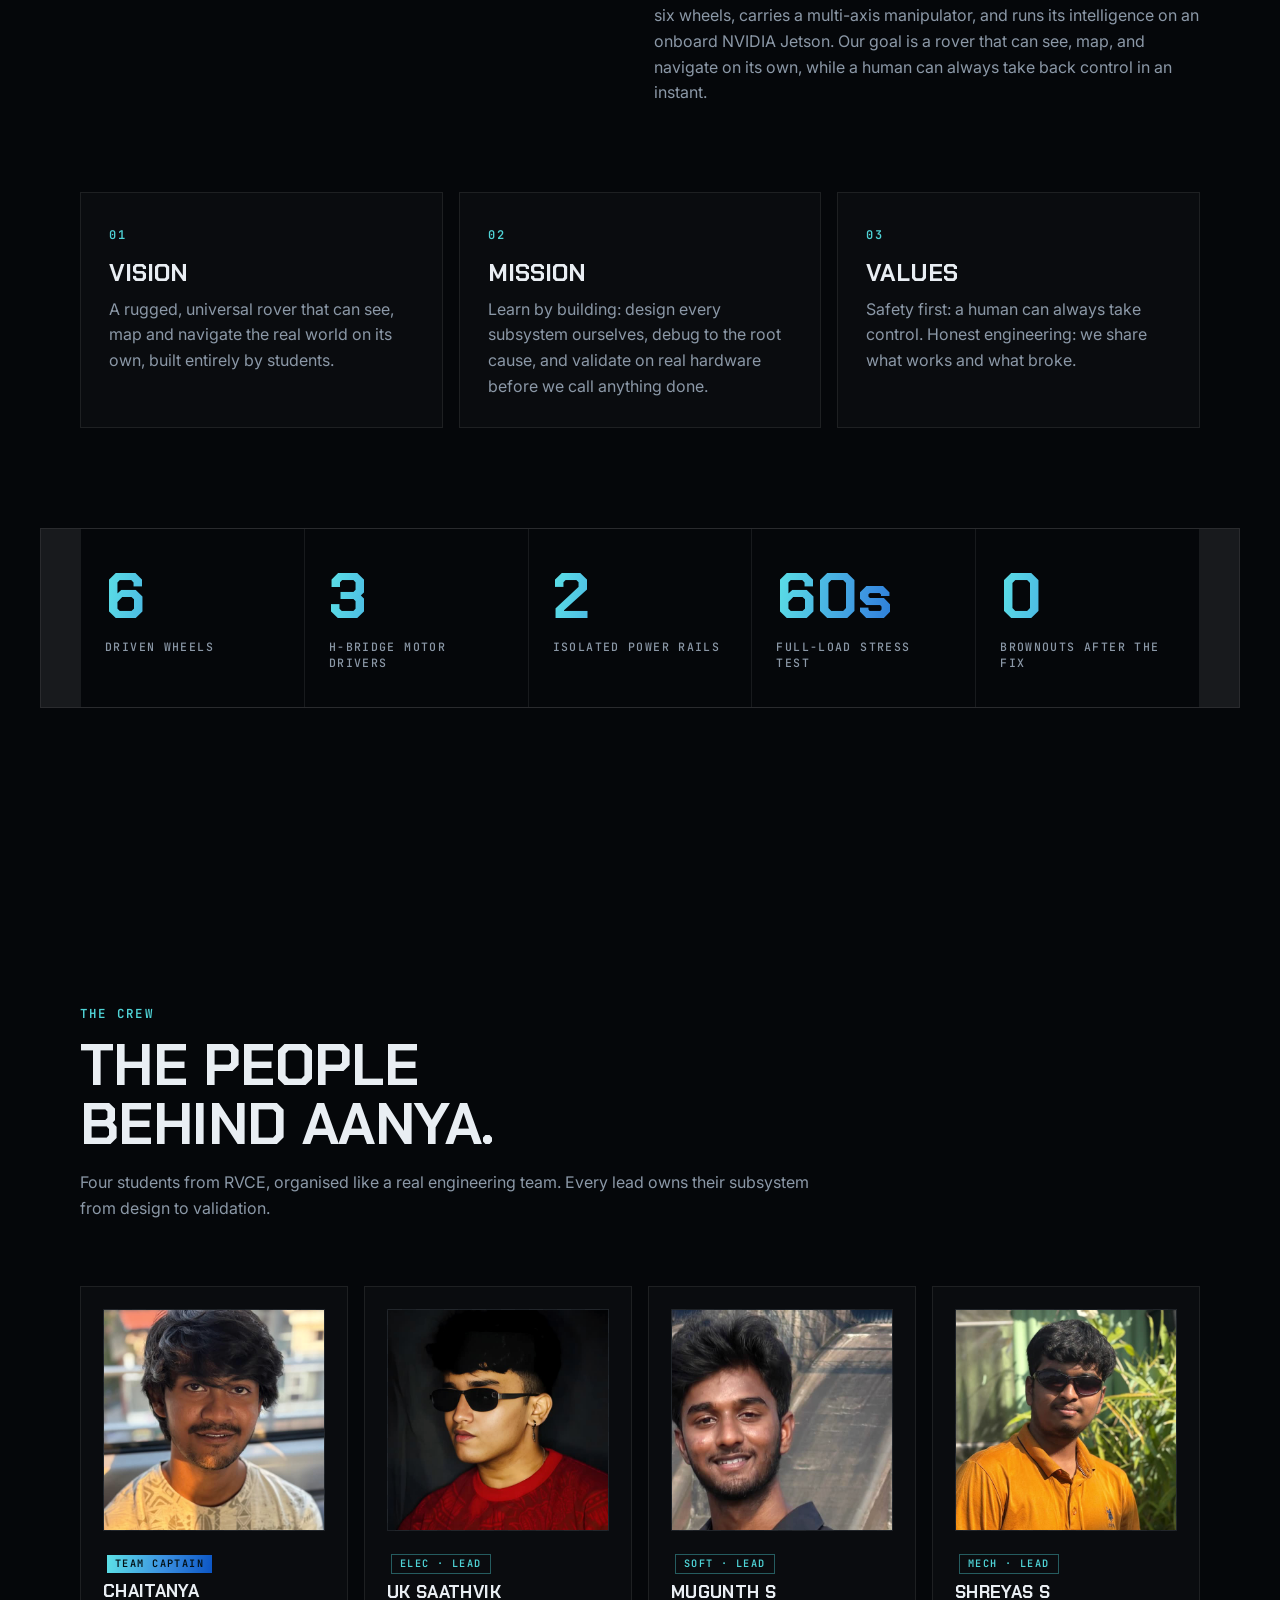
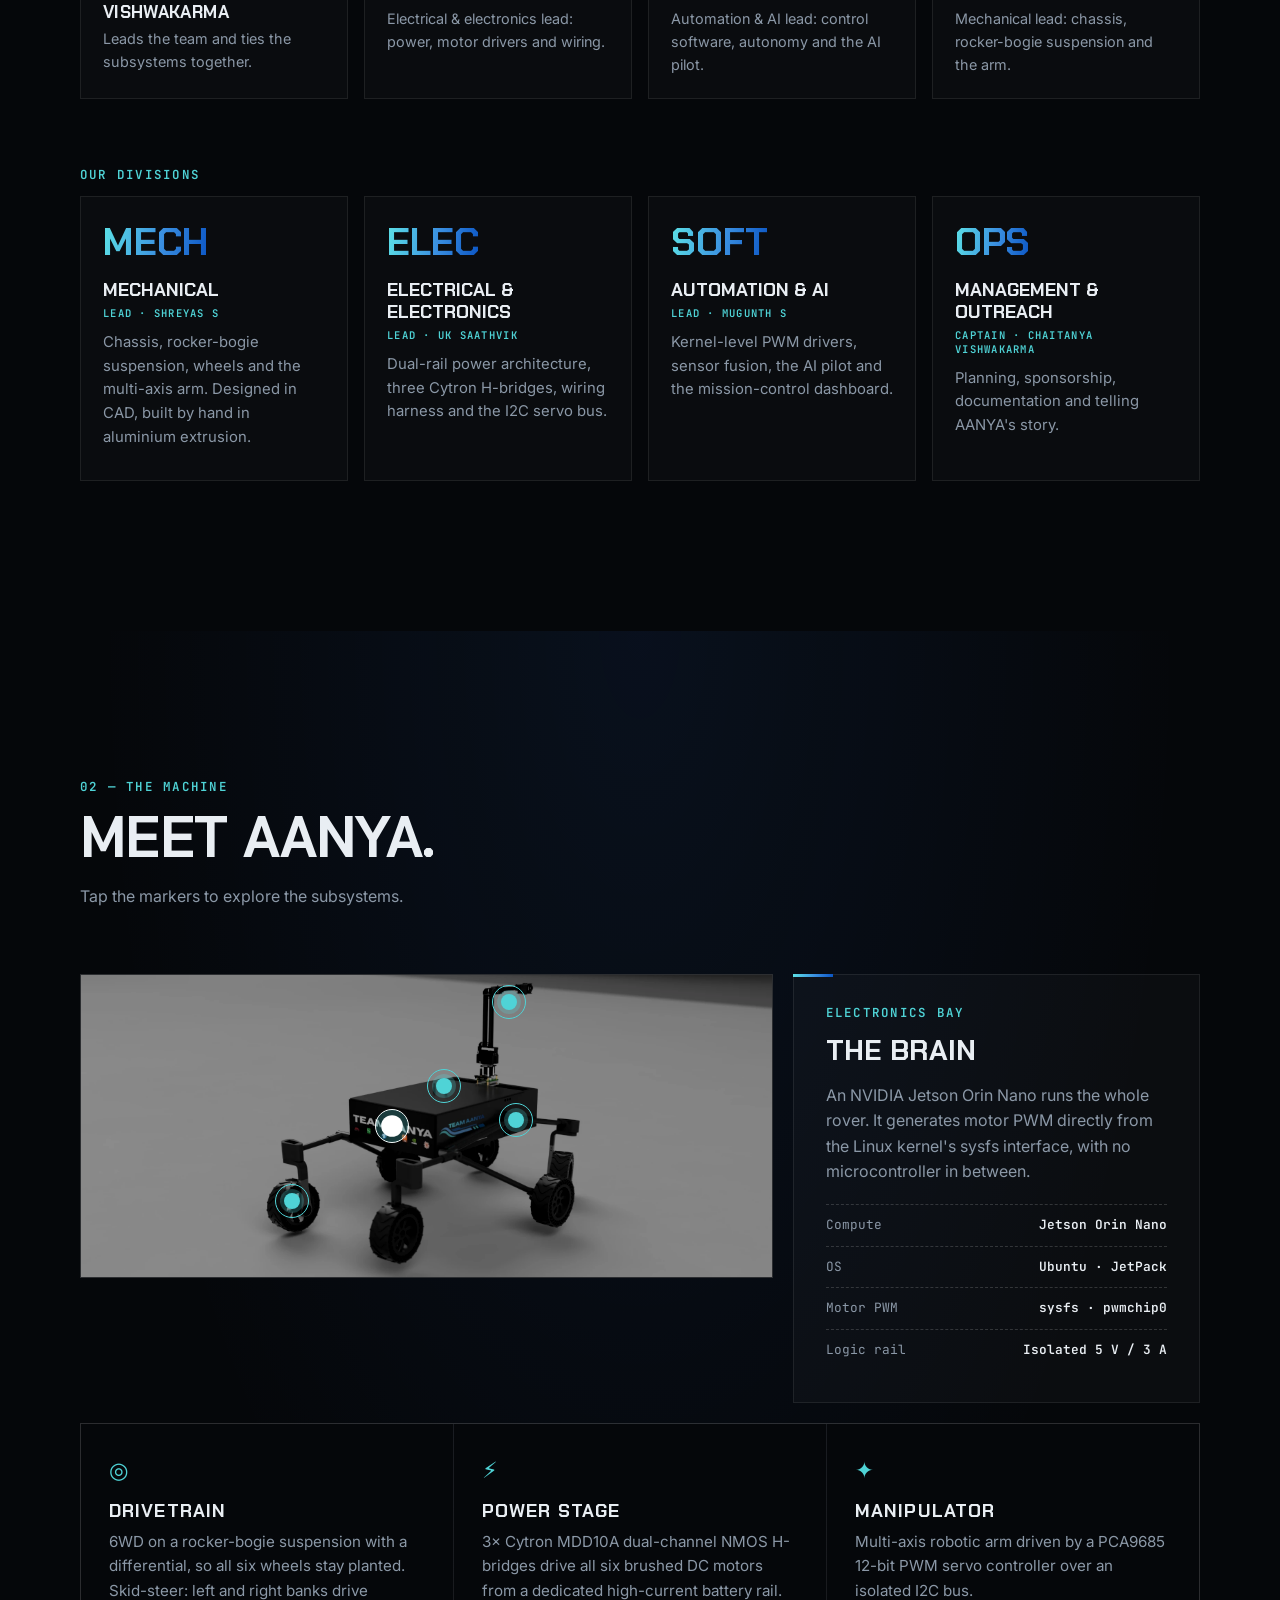
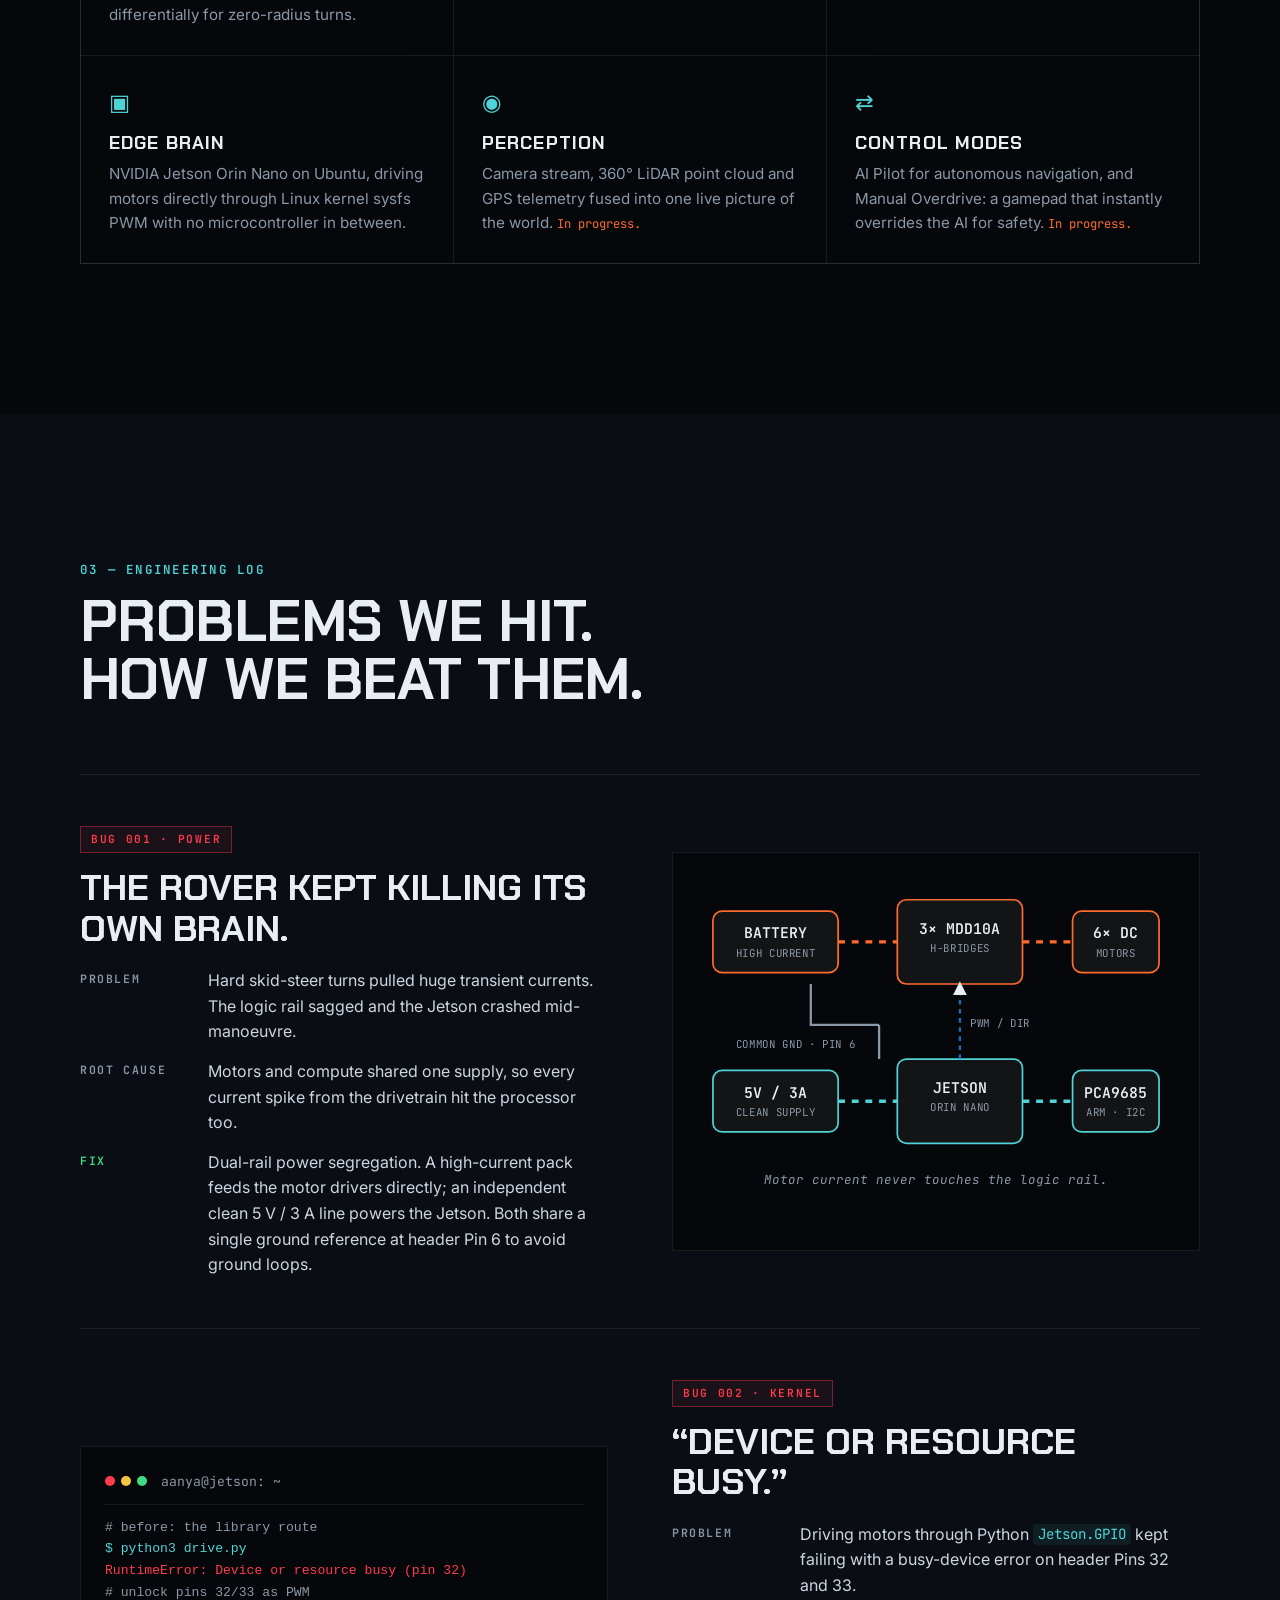
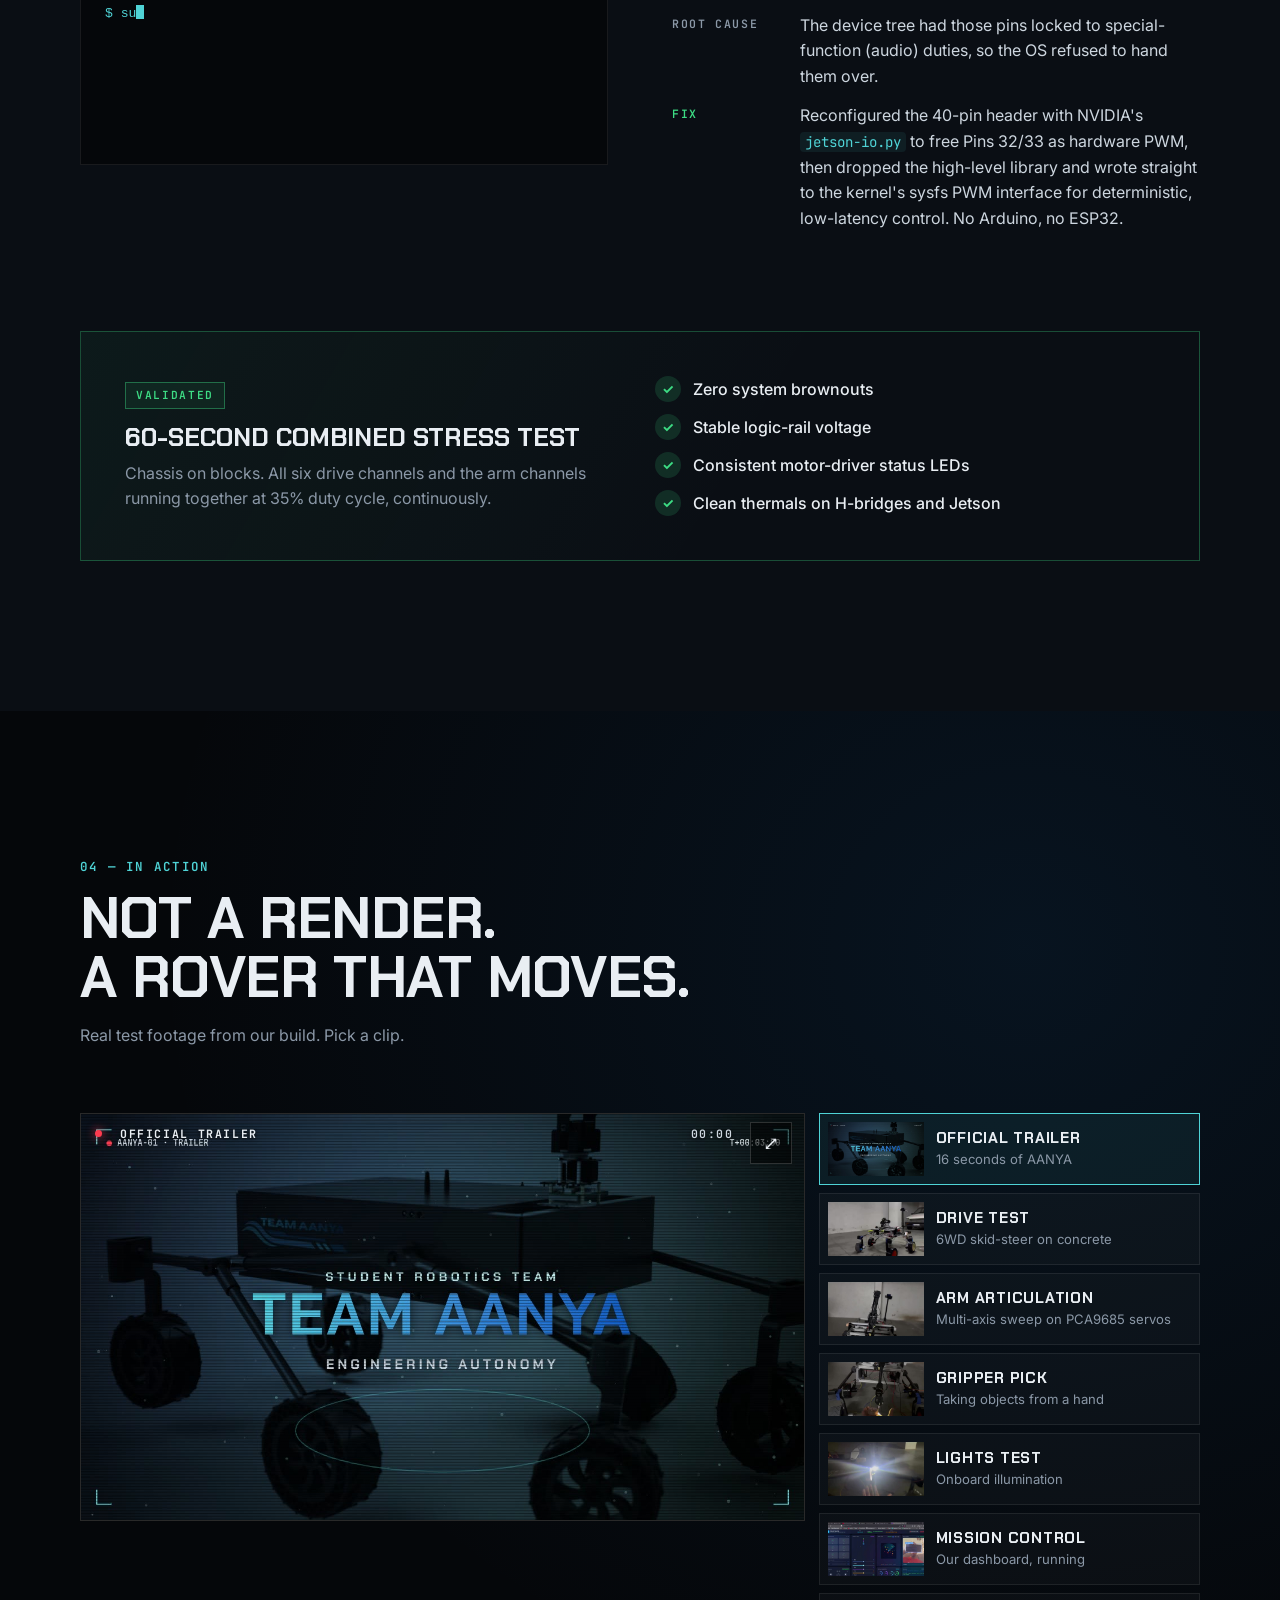
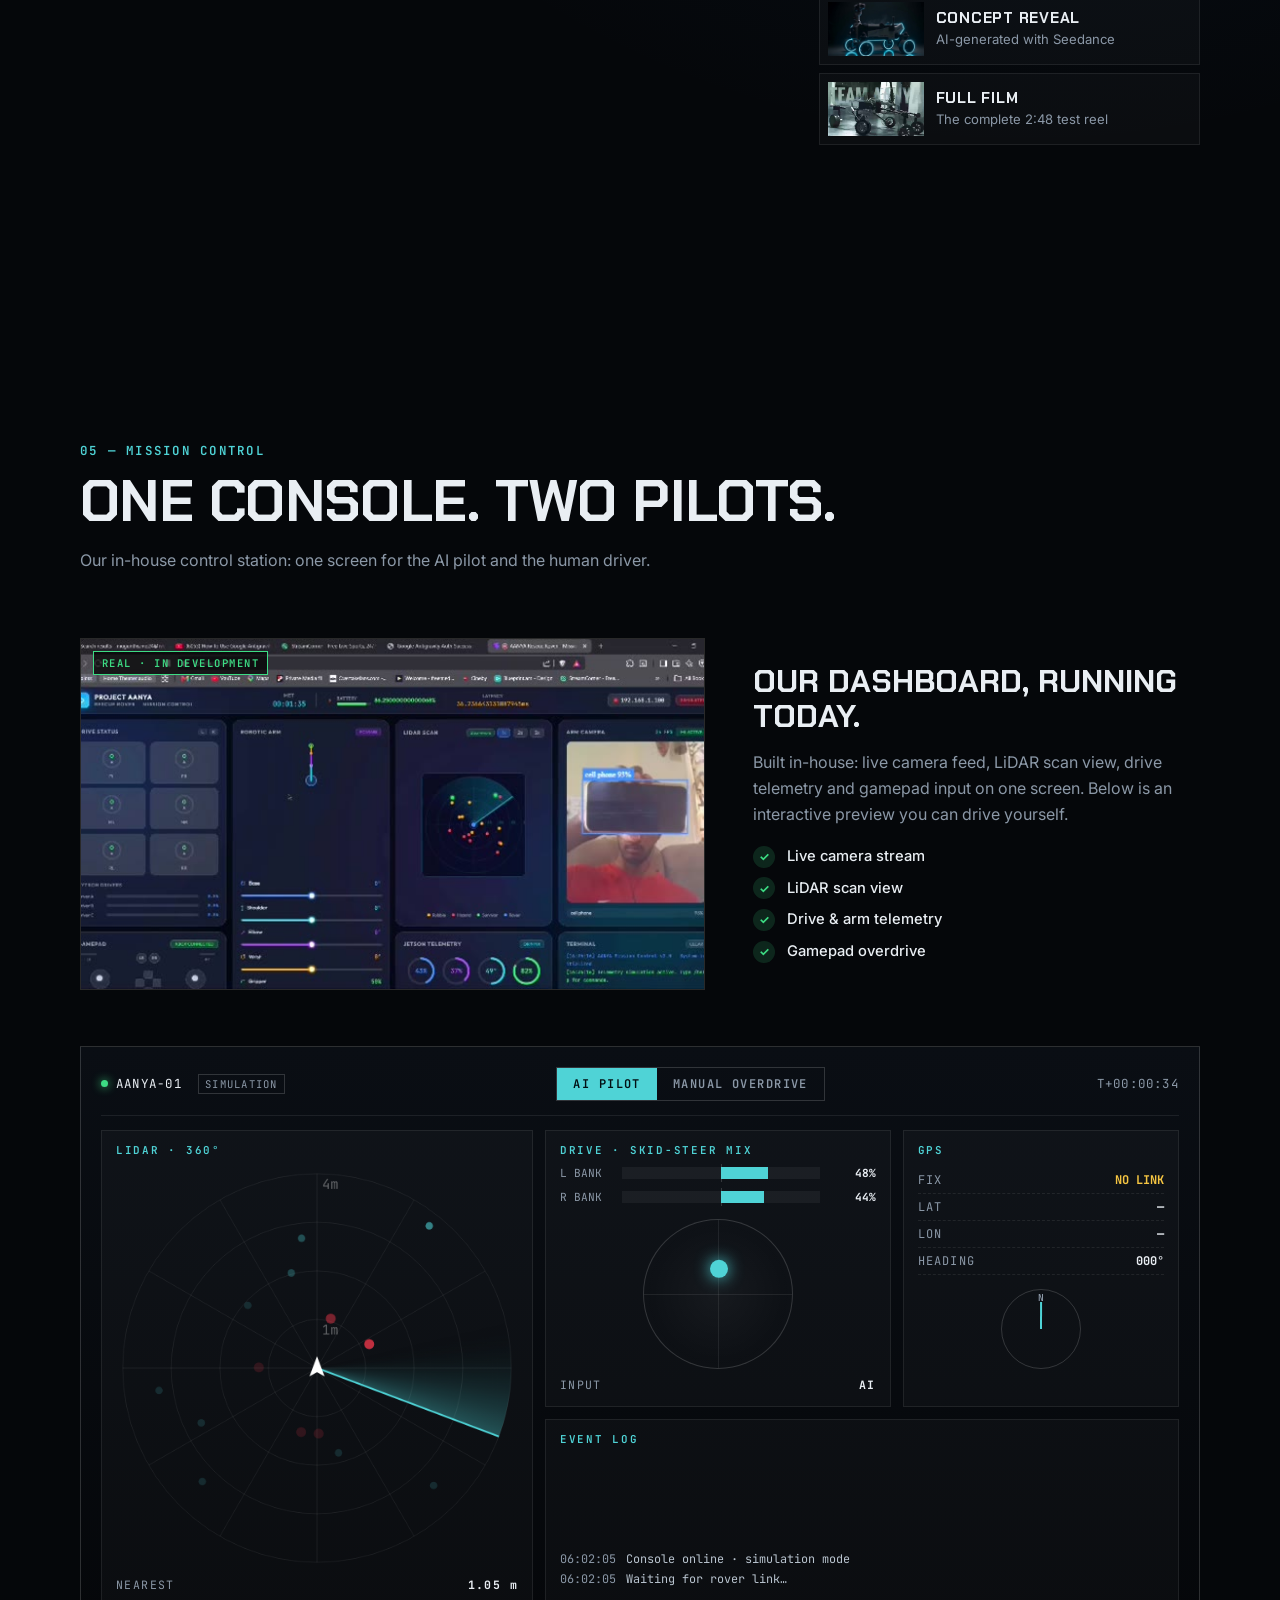
==== commit 62edc7e7: "Fix silent music: Enter button unlocks audio, retry until running Browsers don't count scrolling as " ====
--- a/index.html
+++ b/index.html
@@ -48,11 +48,13 @@
 <body>
 
   <!-- ============ BOOT PRELOADER ============ -->
-  <div class="boot" id="boot" aria-hidden="true">
+  <div class="boot" id="boot">
     <div class="boot__inner">
       <div class="boot__logo"><img src="assets/img/logo-mark.svg" alt="" />AANYA<span>//OS</span></div>
       <ul class="boot__log" id="bootLog"></ul>
       <div class="boot__bar"><i id="bootBar"></i></div>
+      <button type="button" class="btn btn--primary boot__enter" id="bootEnter" hidden><span class="play"></span>Enter the hangar</button>
+      <p class="boot__hint">Sound on · best with headphones</p>
     </div>
   </div>
 
--- a/assets/css/style.css
+++ b/assets/css/style.css
@@ -88,6 +88,10 @@
 .boot__log li { display: flex; justify-content: space-between; gap: 1rem; }
 .boot__log li b { color: var(--green); font-weight: 600; }
 .boot__bar { height: 2px; background: var(--line); }
+.boot__enter { margin-top: 1.6rem; width: 100%; justify-content: center; animation: enterIn 0.5s var(--ease); }
+.boot__enter[hidden] { display: none; }
+.boot__hint { margin: 0.9rem 0 0; text-align: center; color: var(--muted); font-size: 0.72rem; letter-spacing: 0.14em; text-transform: uppercase; }
+@keyframes enterIn { from { opacity: 0; transform: translateY(8px); } }
 .boot__bar i { display: block; height: 100%; width: 0; background: var(--grad); transition: width 0.25s linear; }
 
 /* ---------- nav ---------- */
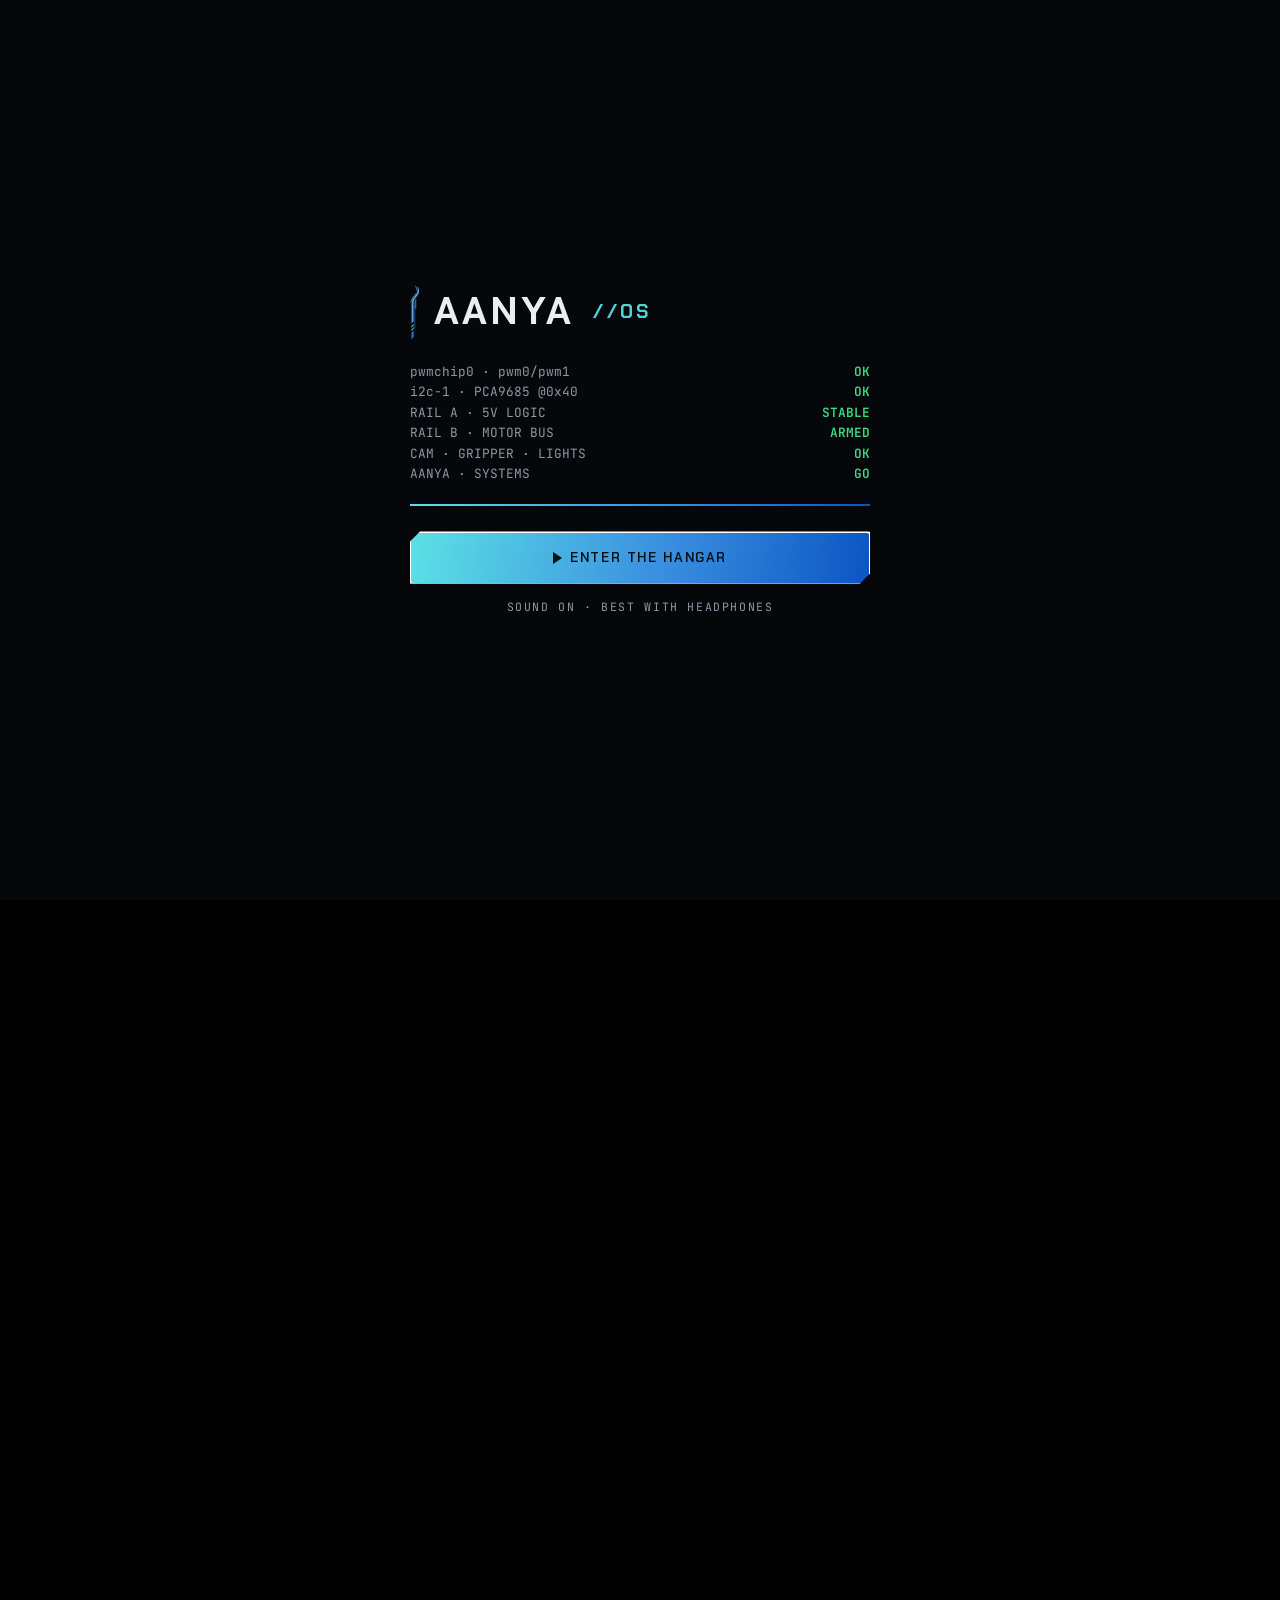
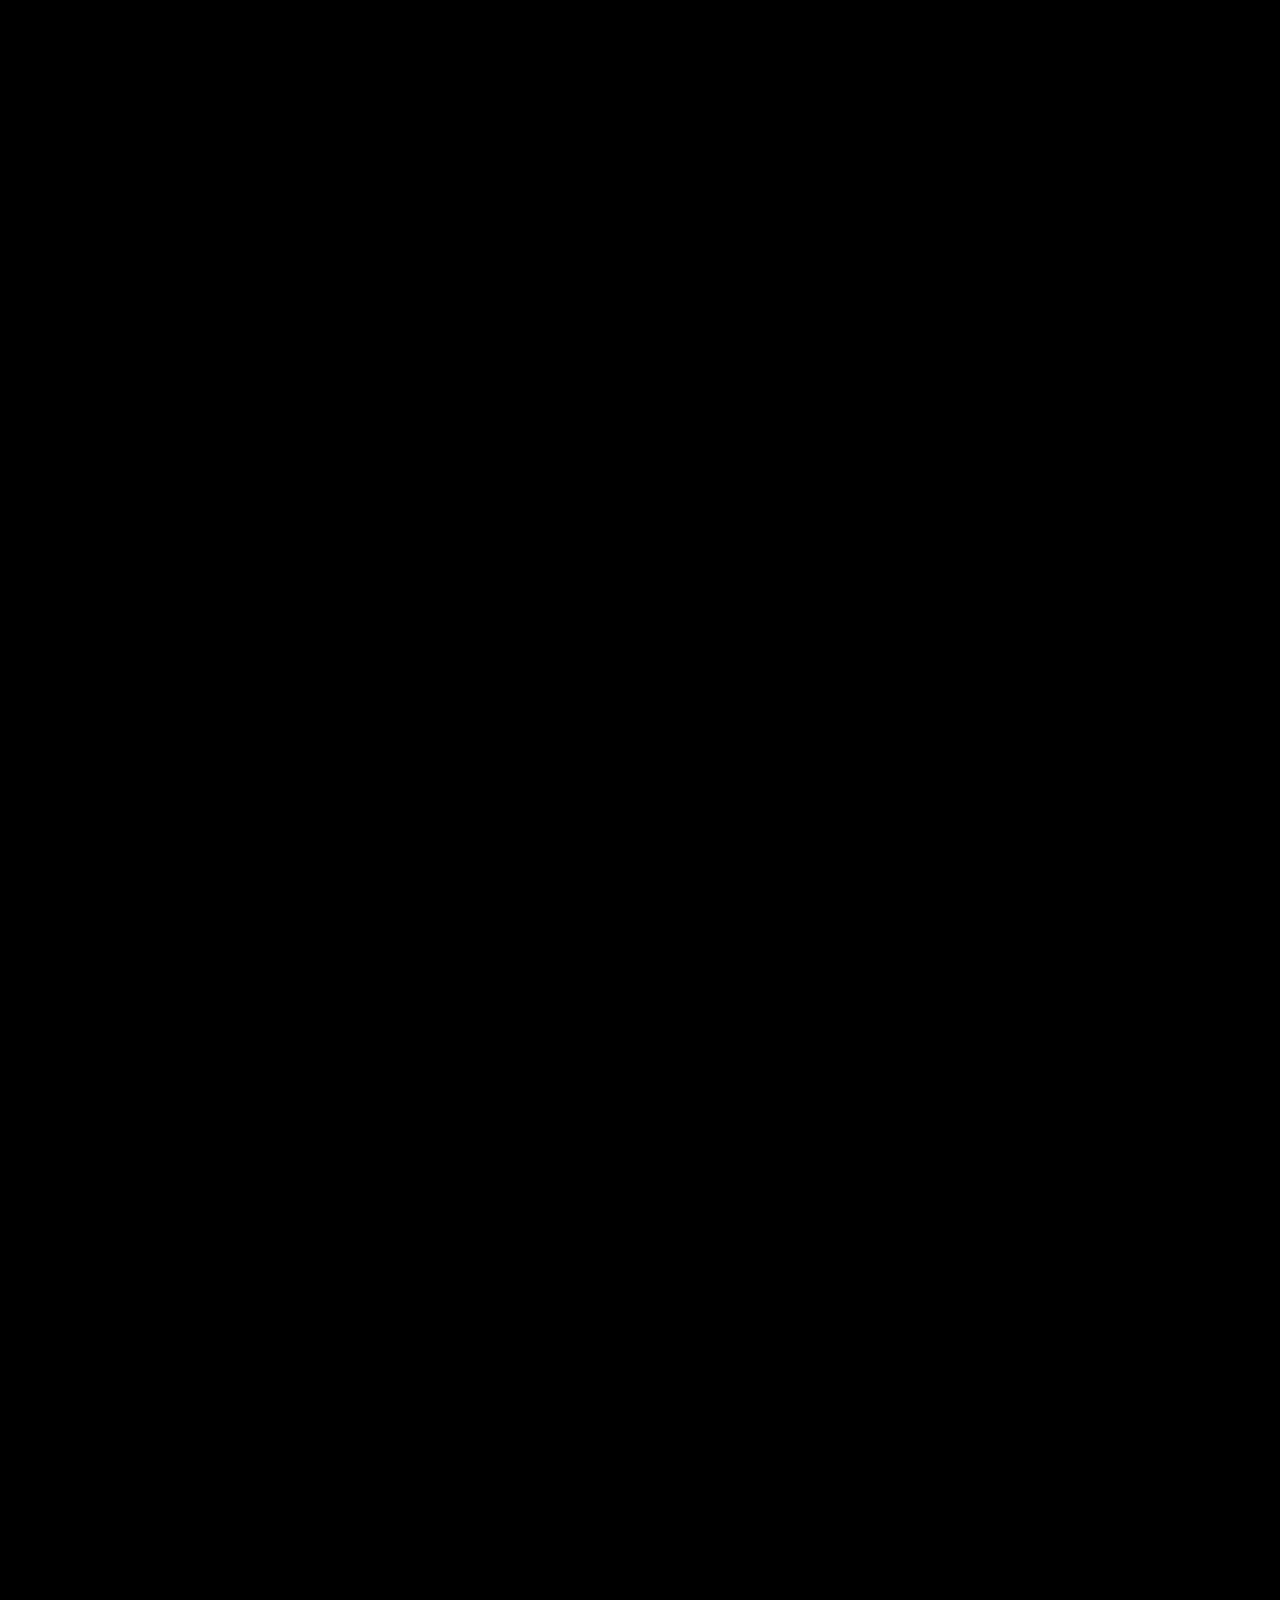
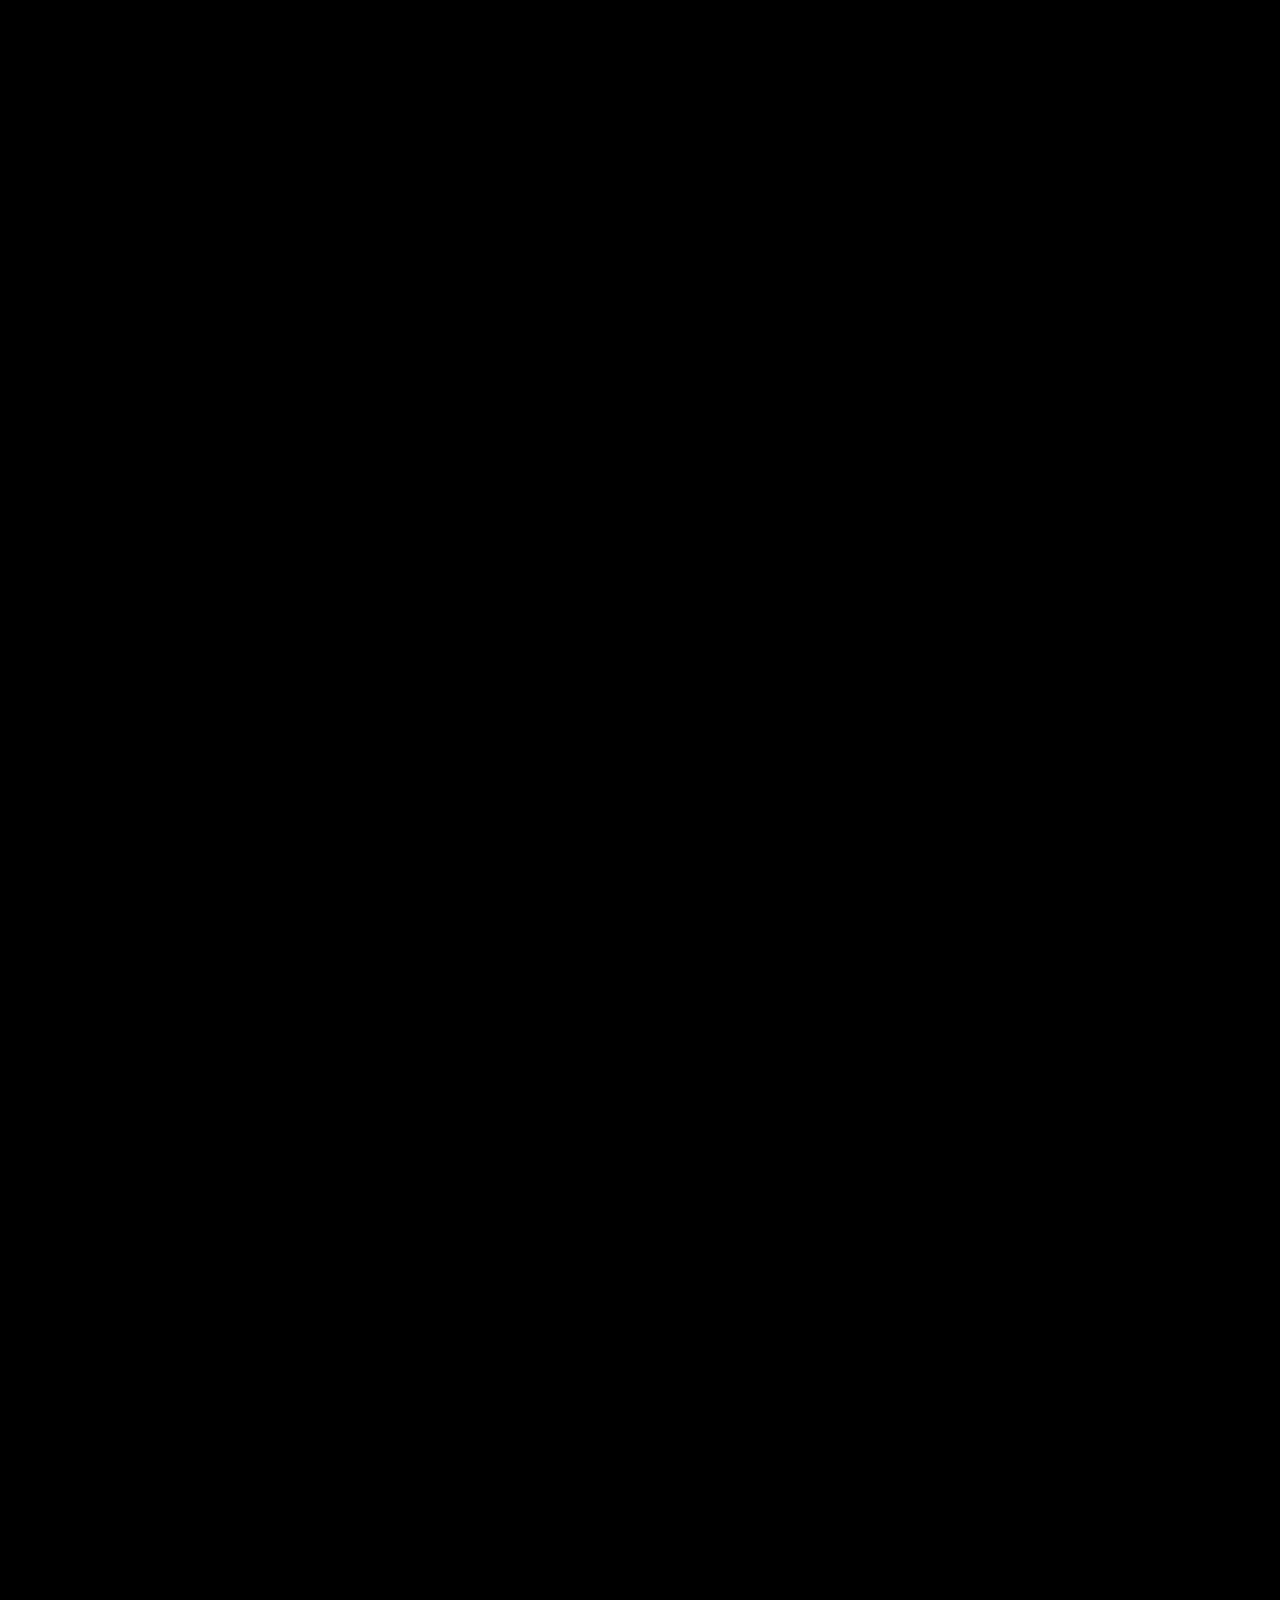
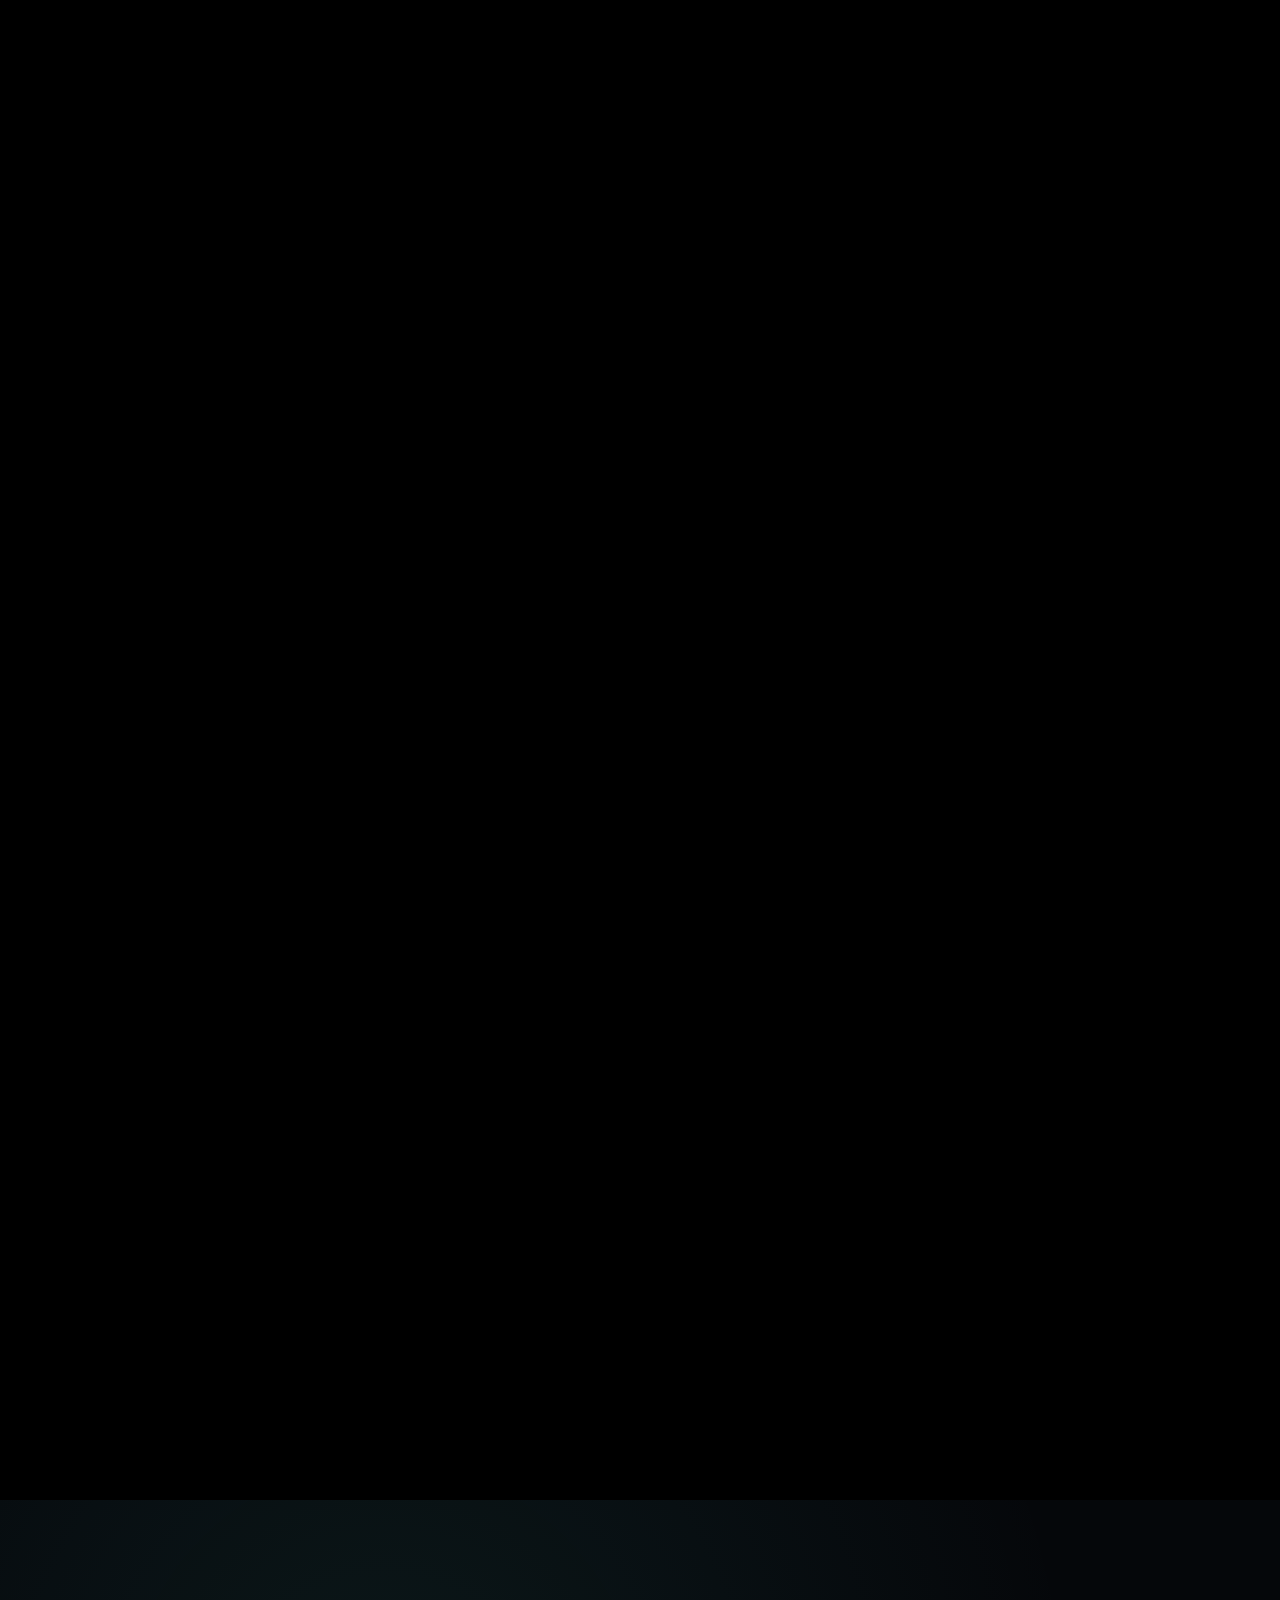
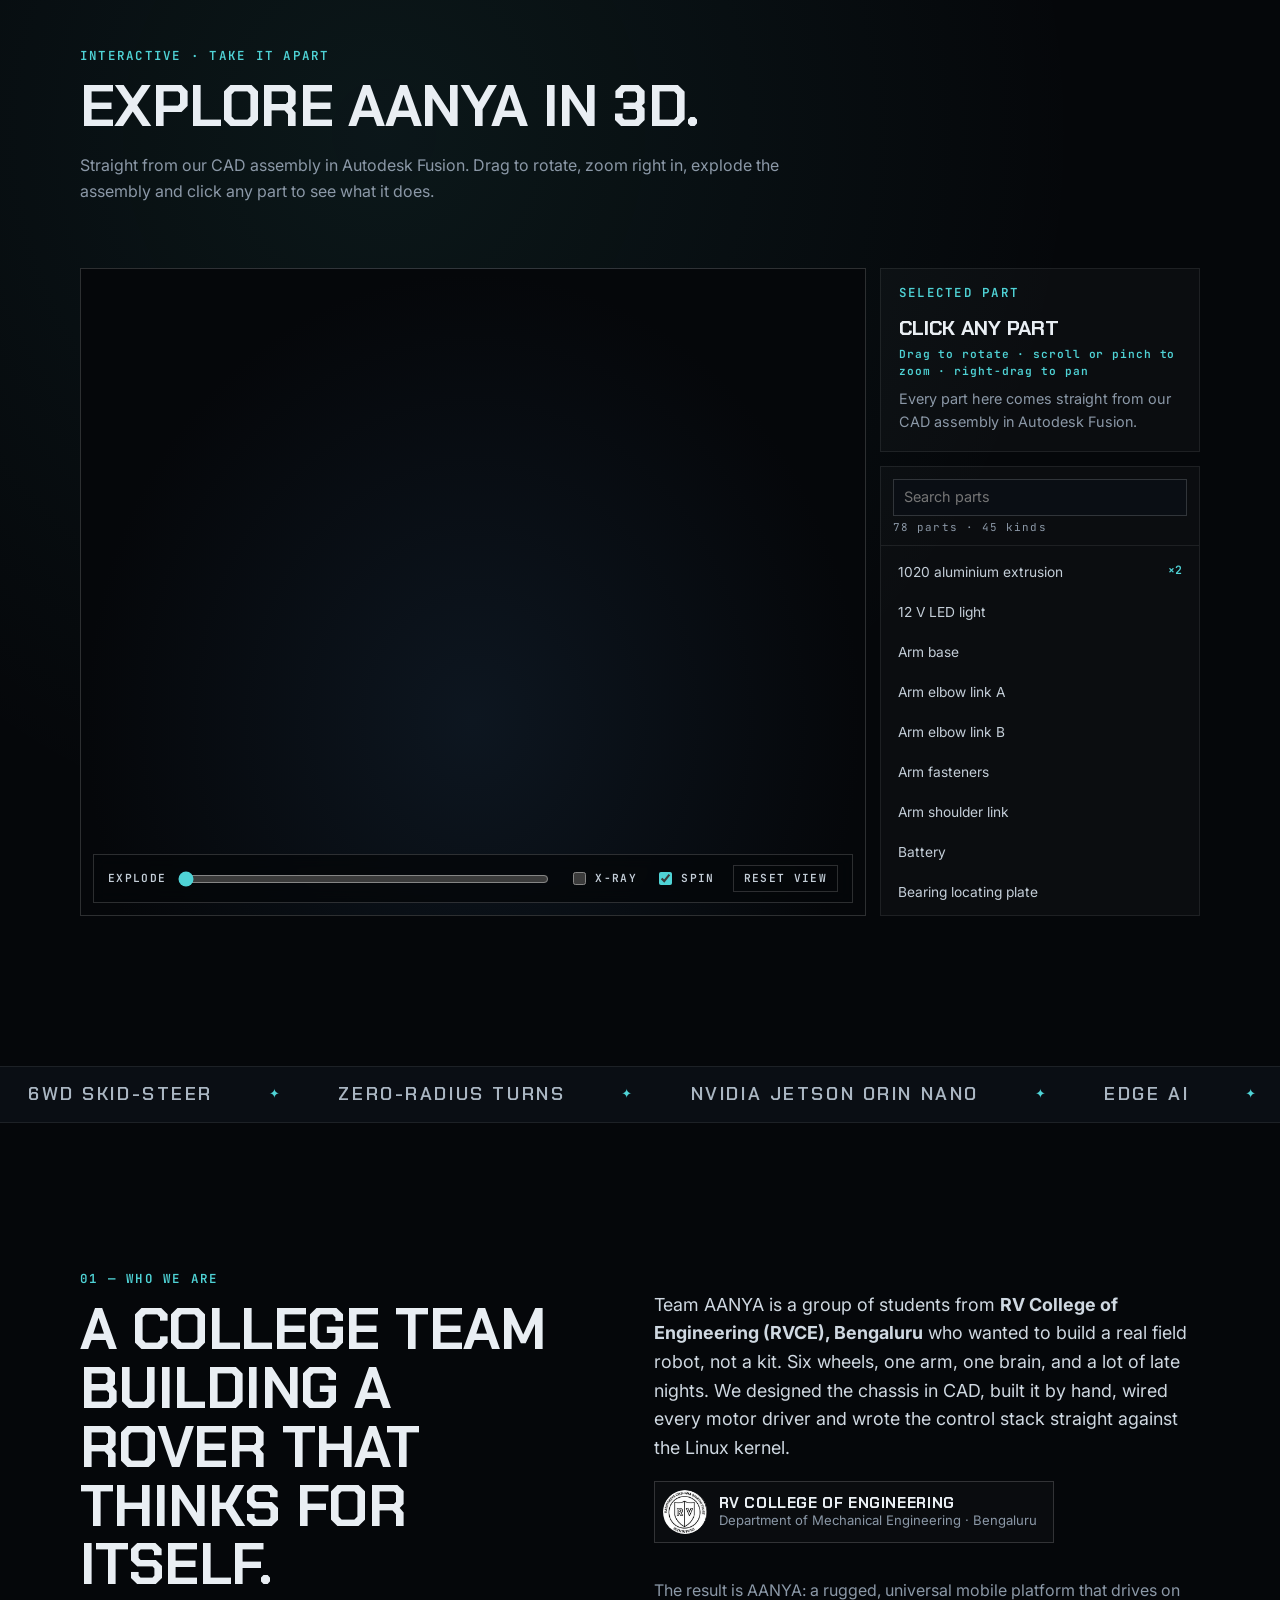
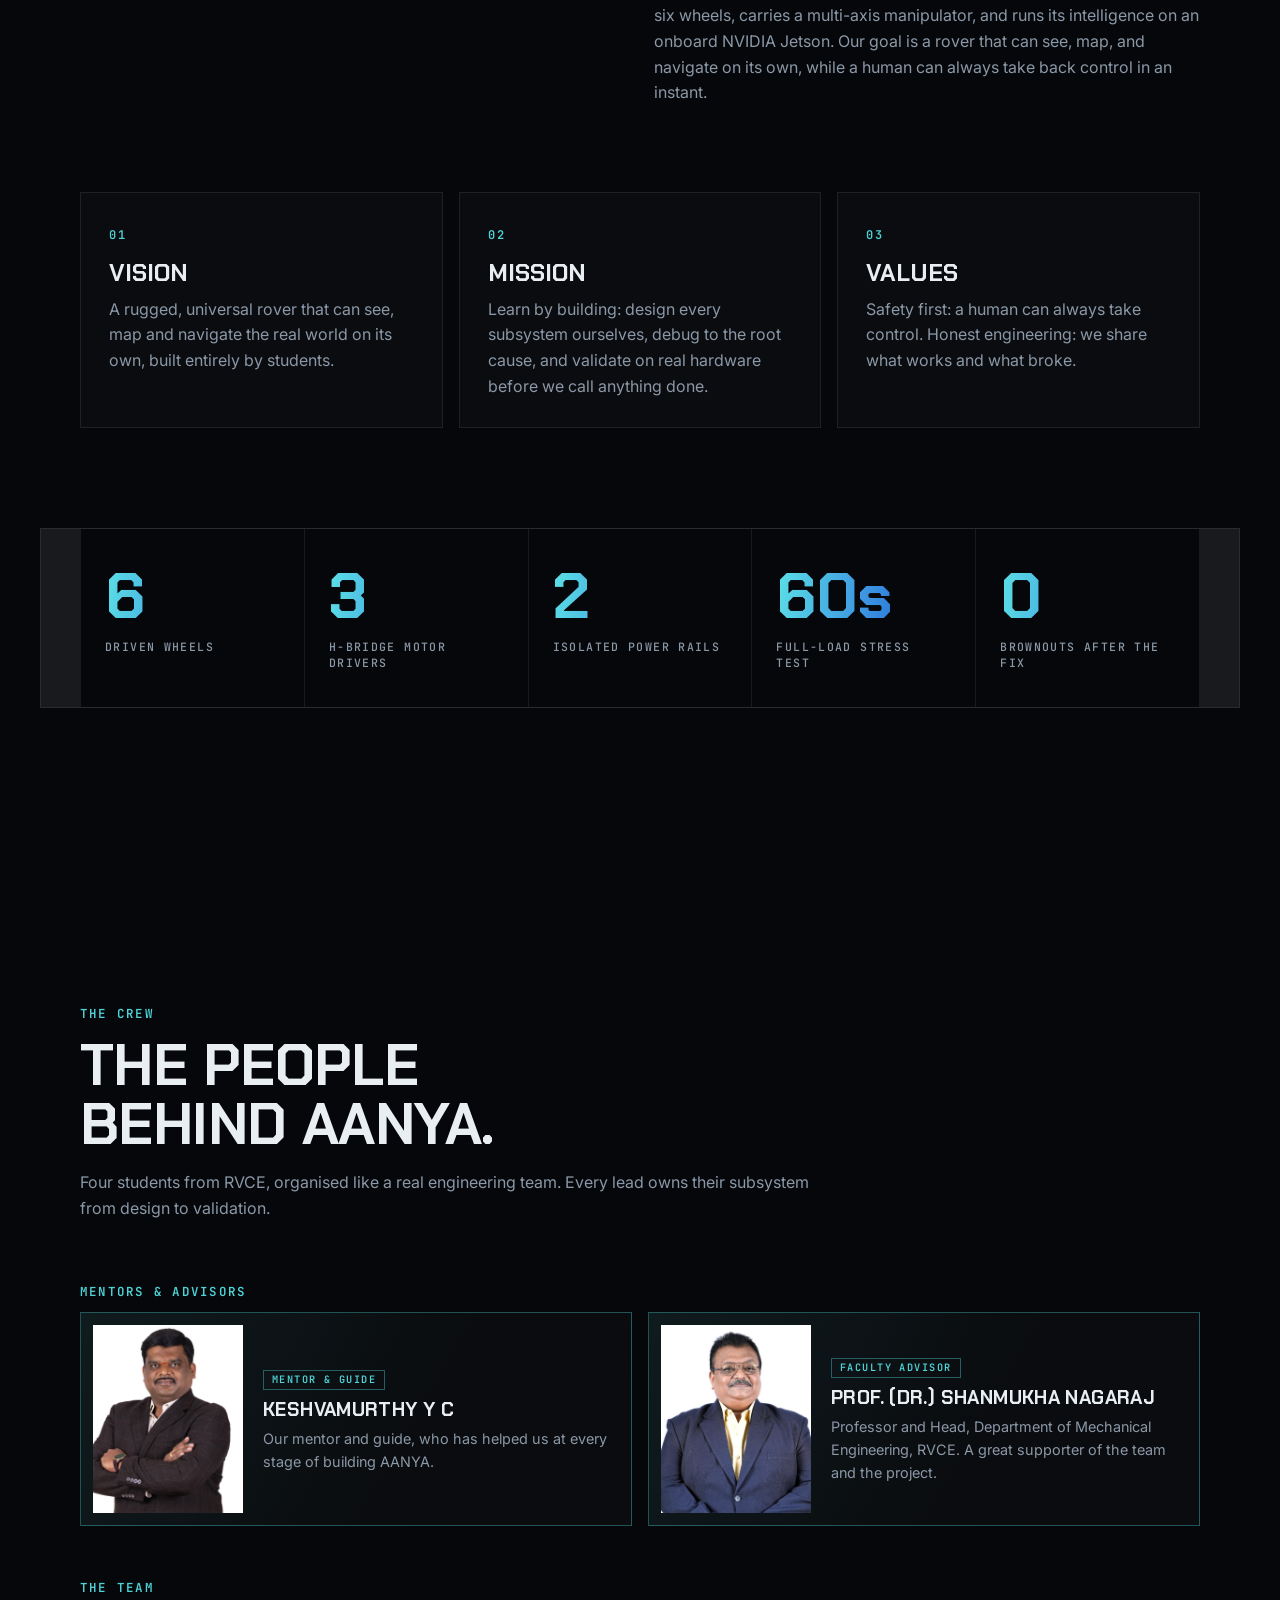
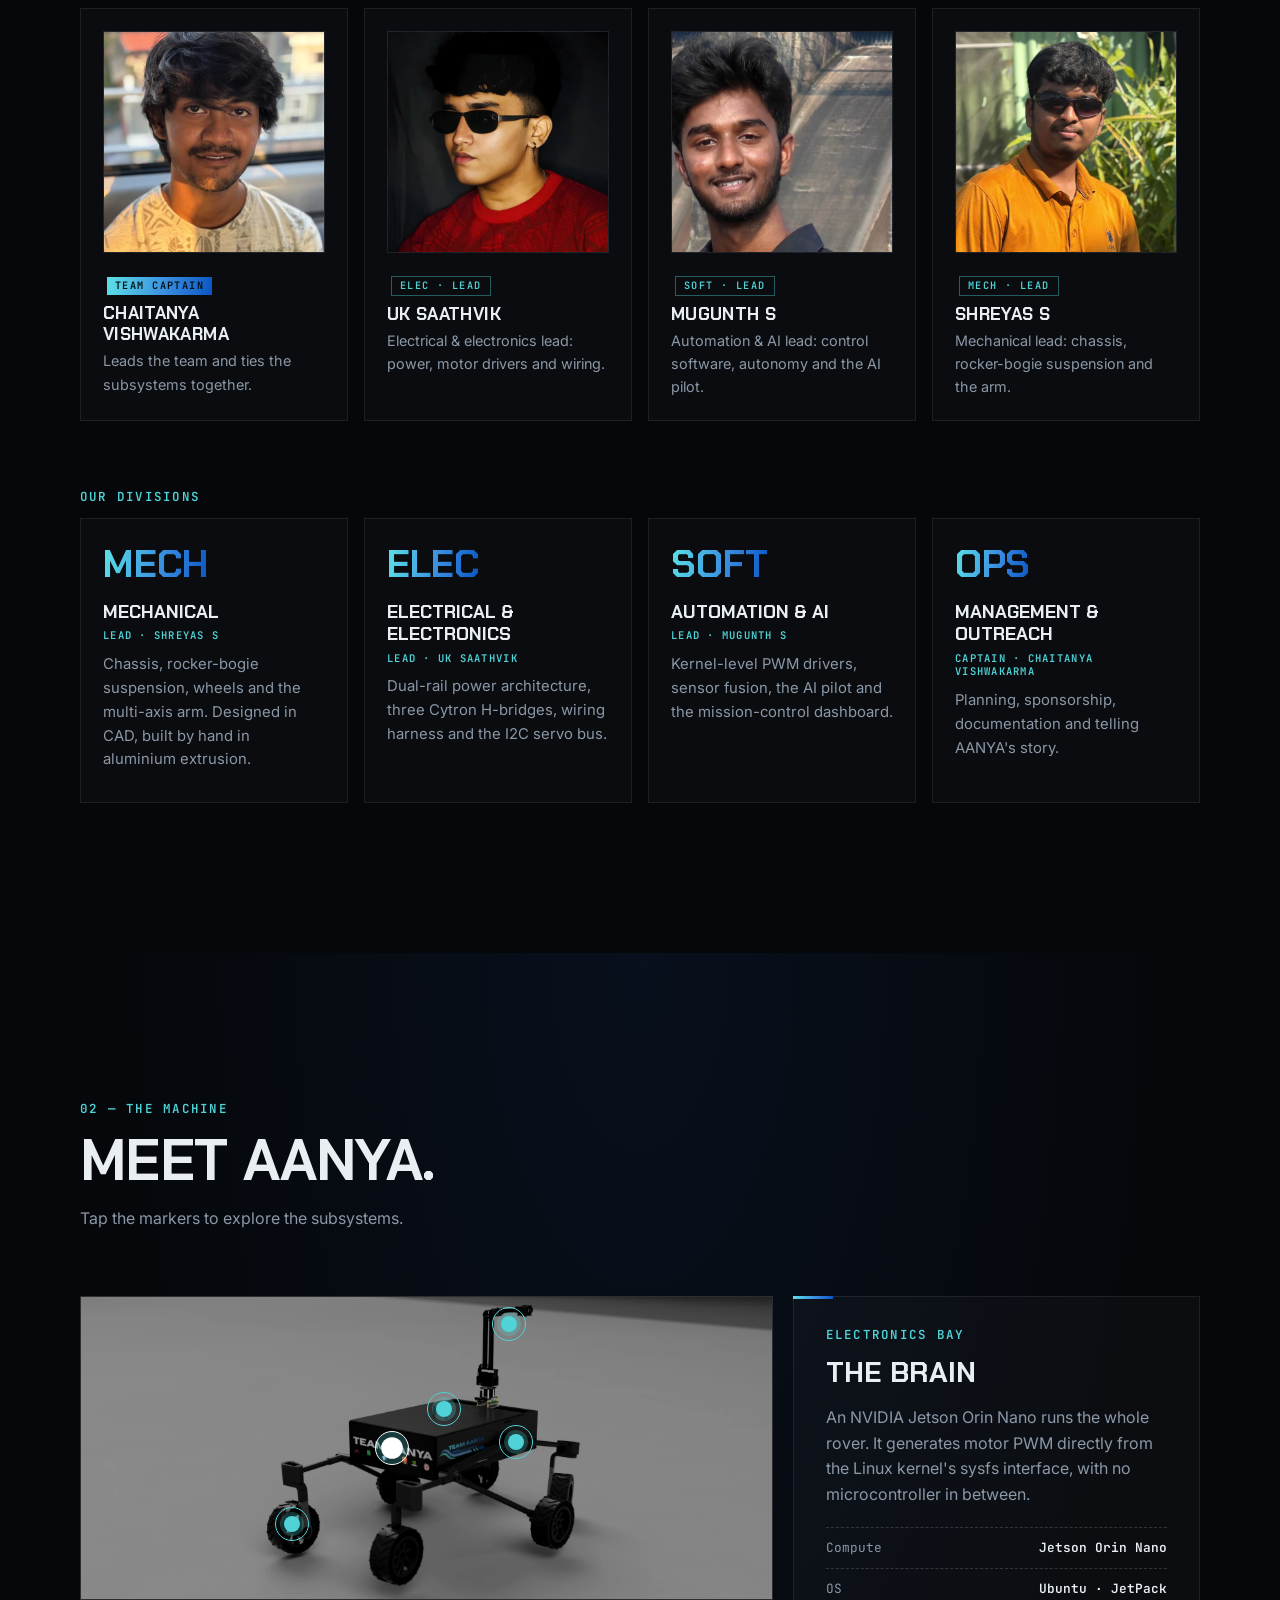
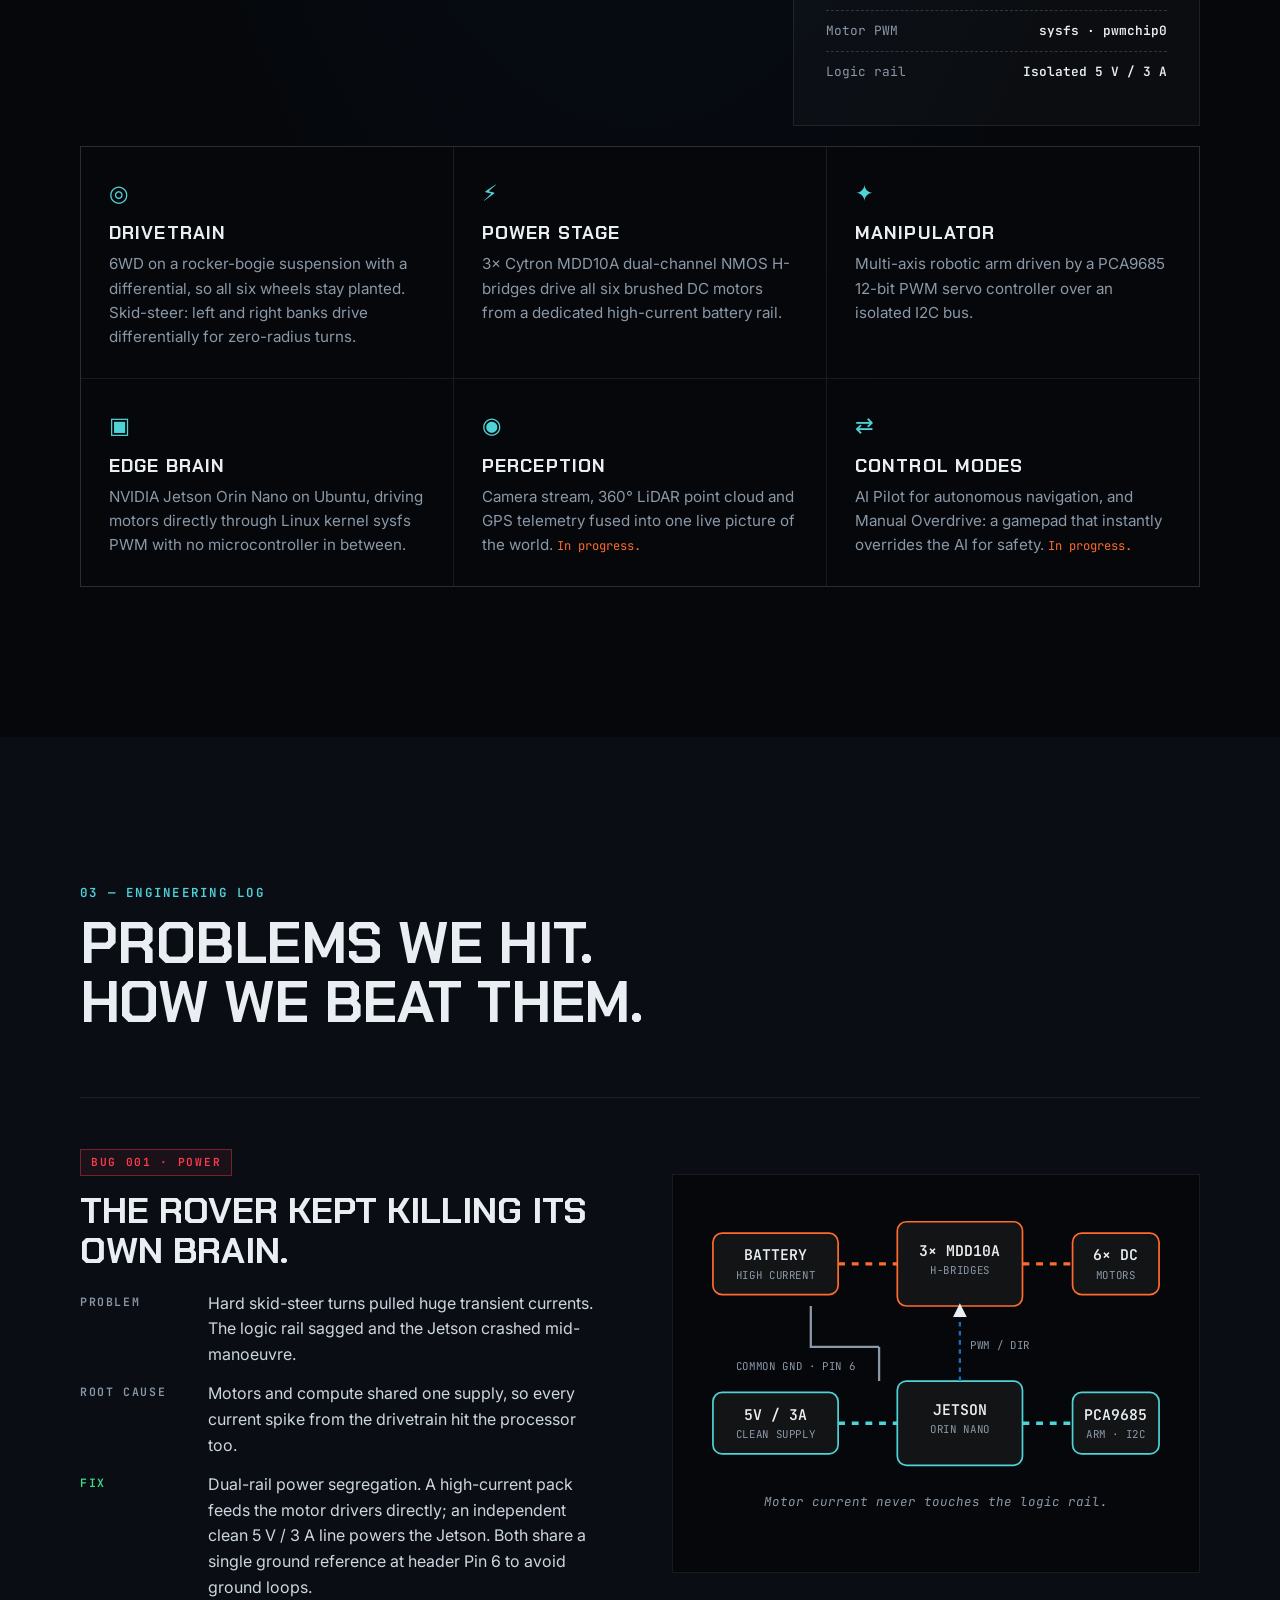
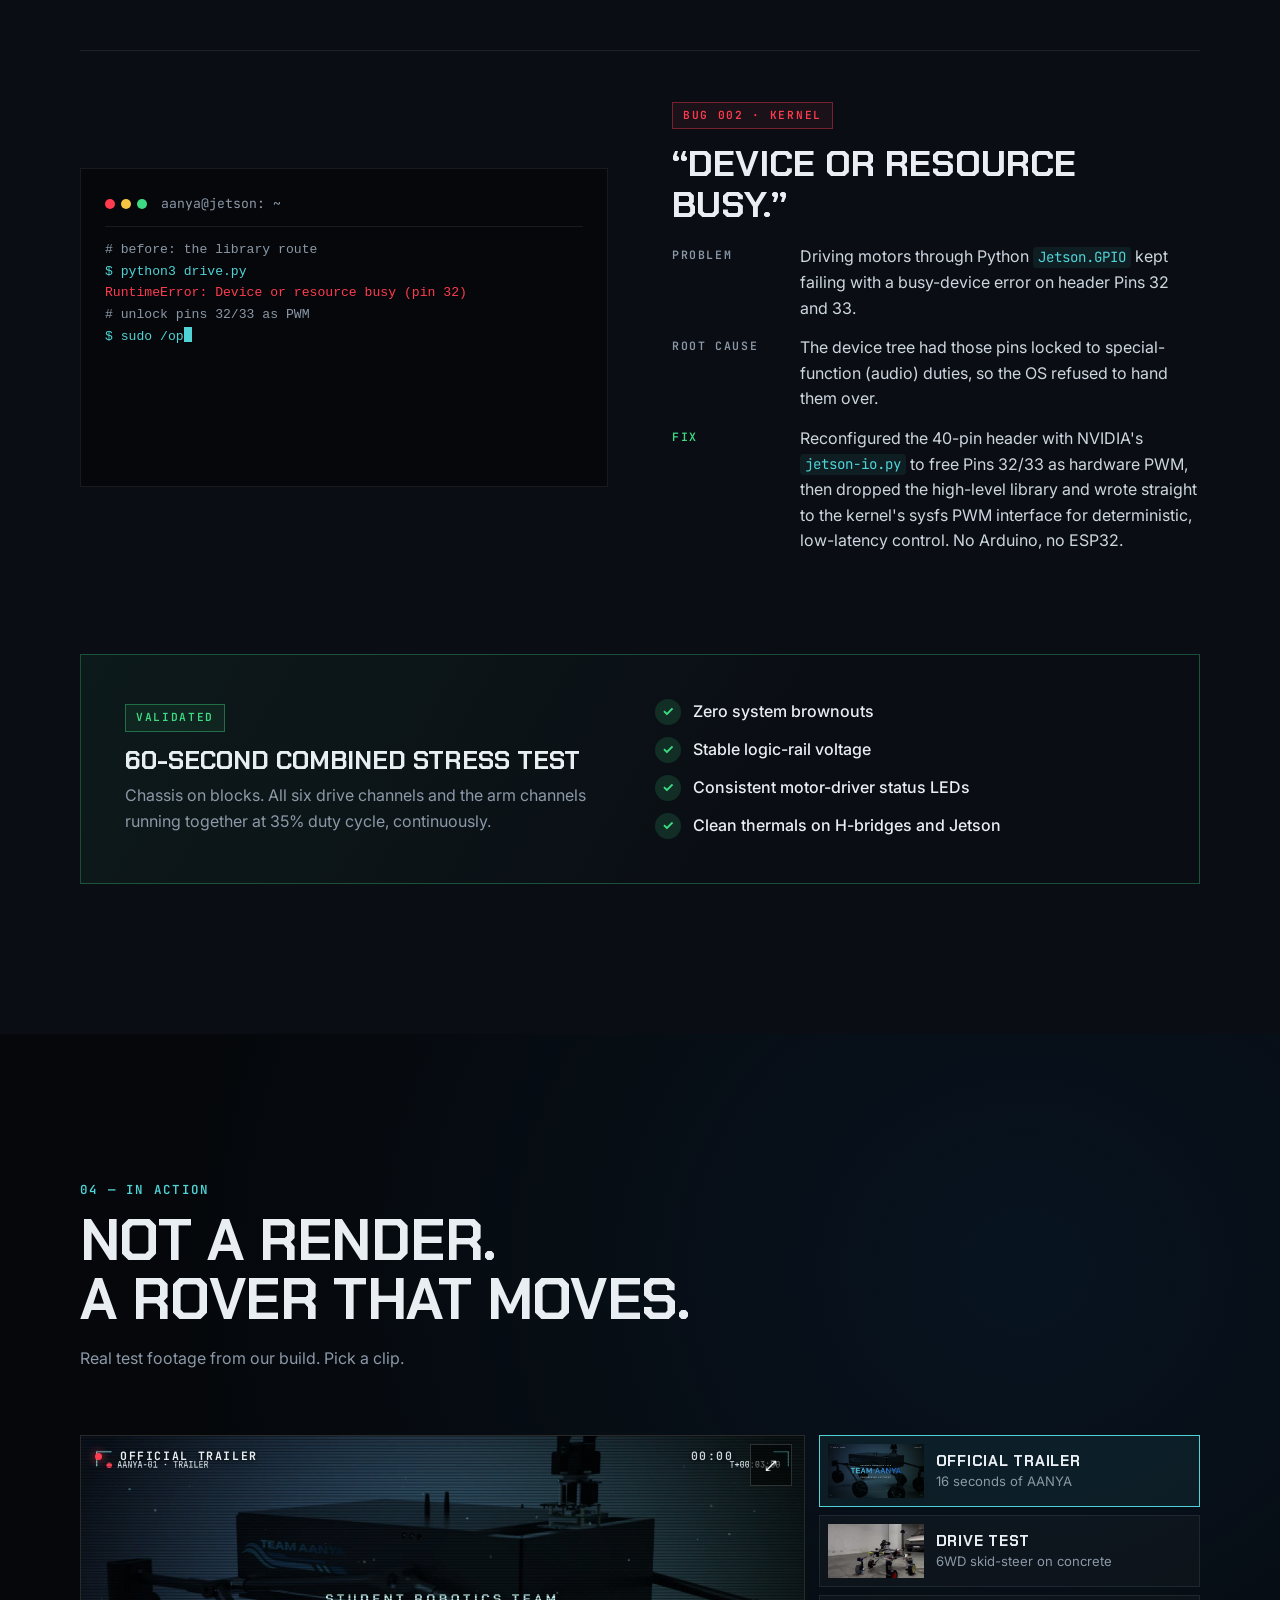
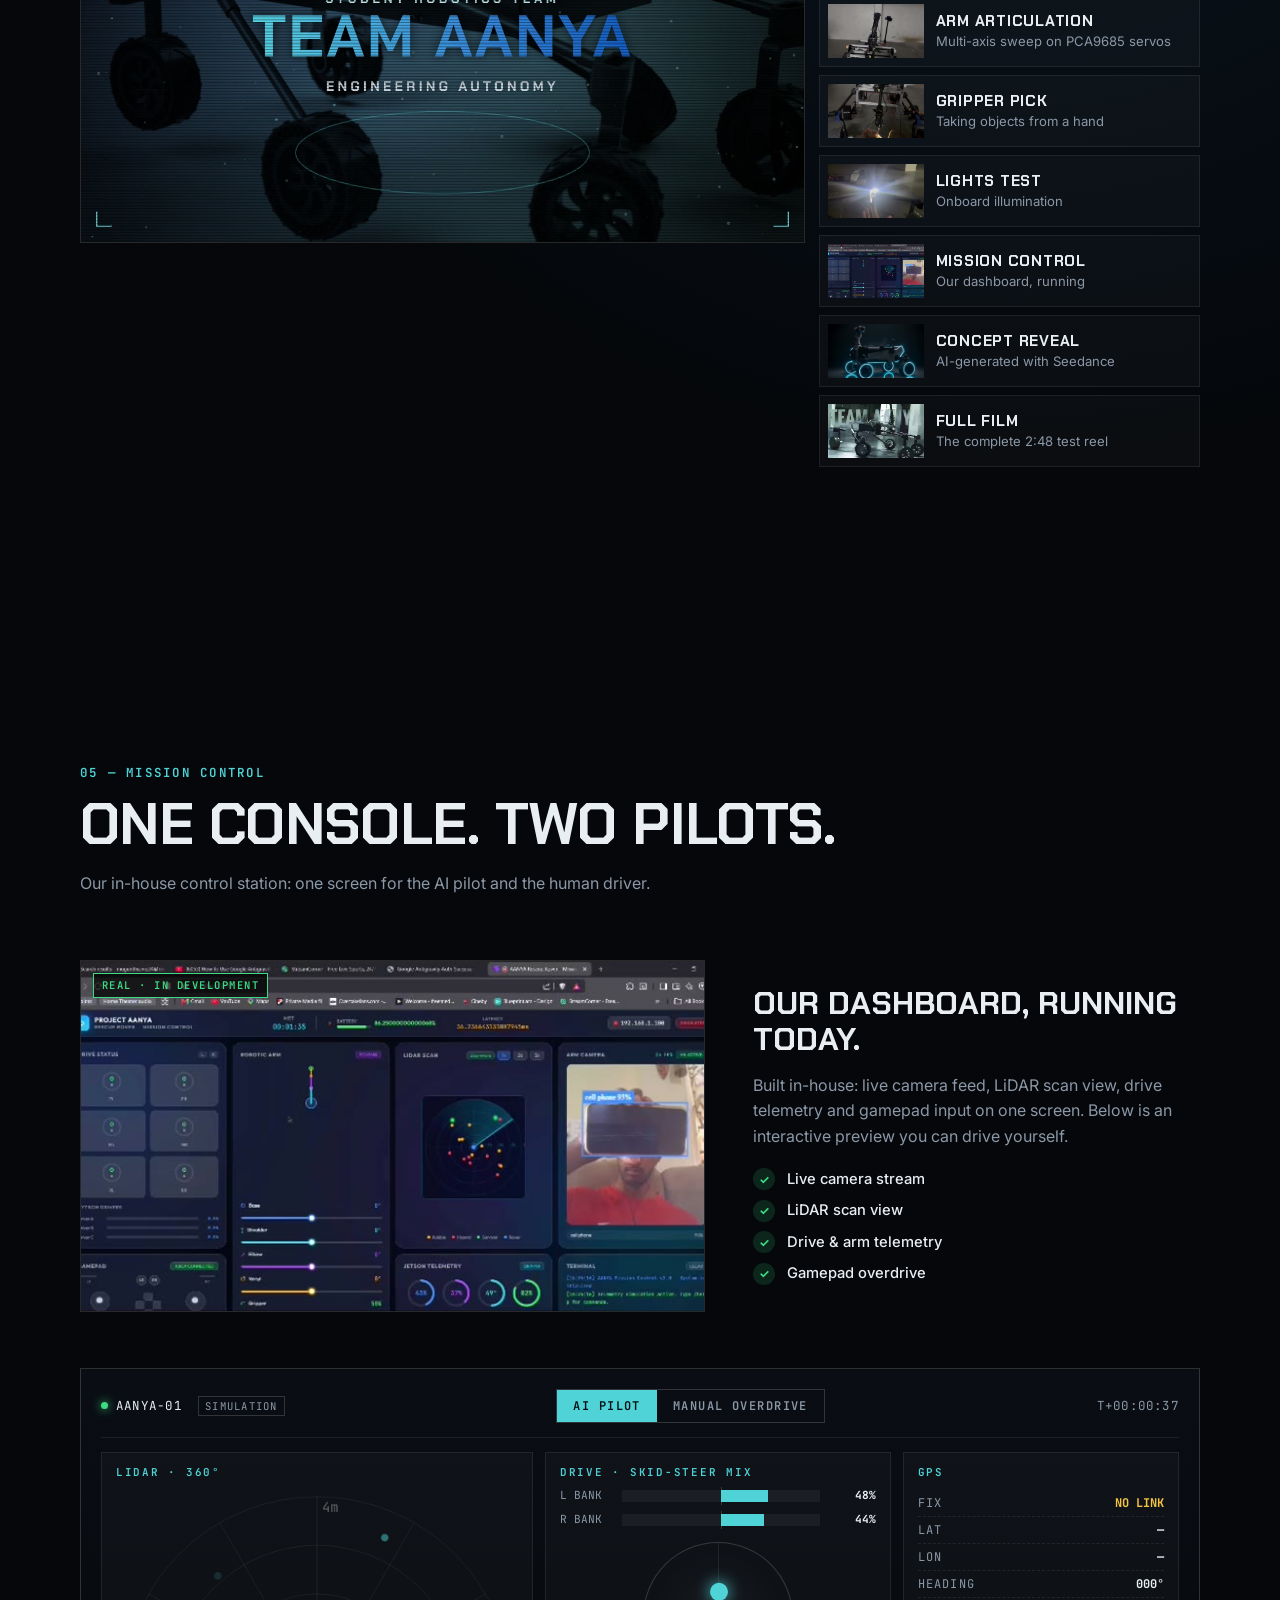
==== commit 4eebafc8: "Add mentors and advisors; show the Mechanical department with RVCE - 'Mentors & advisors' row in the" ====
--- a/index.html
+++ b/index.html
@@ -26,6 +26,7 @@
     "url": "https://saathviku-cmd.github.io/bad-bunny-/",
     "logo": "https://saathviku-cmd.github.io/bad-bunny-/assets/img/logo-mark.svg",
     "image": "https://saathviku-cmd.github.io/bad-bunny-/assets/img/still-trailer.jpg",
+    "department": "Department of Mechanical Engineering, RV College of Engineering",
     "parentOrganization": { "@type": "CollegeOrUniversity", "name": "RV College of Engineering", "logo": "https://saathviku-cmd.github.io/bad-bunny-/assets/img/rvce-logo.png", "alternateName": "RVCE", "address": { "@type": "PostalAddress", "addressLocality": "Bengaluru", "addressRegion": "Karnataka", "addressCountry": "IN" } },
     "email": "saathviku@gmail.com",
     "telephone": "+91-91139-36032",
@@ -34,7 +35,9 @@
       { "@type": "Person", "name": "Chaitanya Vishwakarma", "jobTitle": "Team Captain" },
       { "@type": "Person", "name": "UK Saathvik", "jobTitle": "Electrical and Electronics Lead" },
       { "@type": "Person", "name": "Mugunth S", "jobTitle": "Automation and AI Lead" },
-      { "@type": "Person", "name": "Shreyas S", "jobTitle": "Mechanical Lead" }
+      { "@type": "Person", "name": "Shreyas S", "jobTitle": "Mechanical Lead" },
+      { "@type": "Person", "name": "Keshvamurthy Y C", "jobTitle": "Mentor and Guide" },
+      { "@type": "Person", "name": "Shanmukha Nagaraj", "honorificPrefix": "Prof. (Dr.)", "jobTitle": "Faculty Advisor; Professor and Head, Department of Mechanical Engineering, RVCE" }
     ],
     "knowsAbout": ["Robotics", "Autonomous rovers", "Rocker-bogie suspension", "NVIDIA Jetson", "Robotic arms", "Edge AI"]
   }
@@ -64,7 +67,7 @@
       <img src="assets/img/logo-mark.svg" alt="" class="nav__mark" />
       <span>TEAM <b>AANYA</b></span>
     </a>
-    <span class="college" title="RV College of Engineering, Bengaluru"><span class="college__mark"><img src="assets/img/rvce-logo.png" alt="RVCE logo" width="160" height="148" /></span><span class="college__name">RVCE · Bengaluru</span></span>
+    <span class="college" title="RV College of Engineering, Bengaluru"><span class="college__mark"><img src="assets/img/rvce-logo.png" alt="RVCE logo" width="160" height="148" /></span><span class="college__name"><b>RV College of Engineering</b>Dept. of Mechanical Engineering</span></span>
     <nav class="nav__links" id="navLinks">
       <a href="#about">About</a>
       <a href="#explore">3D Rover</a>
@@ -202,7 +205,7 @@
         </div>
         <div class="reveal">
           <p class="lead">Team AANYA is a group of students from <b>RV College of Engineering (RVCE), Bengaluru</b> who wanted to build a real field robot, not a kit. Six wheels, one arm, one brain, and a lot of late nights. We designed the chassis in CAD, built it by hand, wired every motor driver and wrote the control stack straight against the Linux kernel.</p>
-          <p class="affil"><img src="assets/img/rvce-logo.png" alt="RVCE logo" width="160" height="148" /><span><b>RV College of Engineering</b>Bengaluru, Karnataka</span></p>
+          <p class="affil"><img src="assets/img/rvce-logo.png" alt="RVCE logo" width="160" height="148" /><span><b>RV College of Engineering</b>Department of Mechanical Engineering · Bengaluru</span></p>
           <p class="muted">The result is AANYA: a rugged, universal mobile platform that drives on six wheels, carries a multi-axis manipulator, and runs its intelligence on an onboard NVIDIA Jetson. Our goal is a rover that can see, map, and navigate on its own, while a human can always take back control in an instant.</p>
         </div>
       </div>
@@ -230,6 +233,26 @@
           <h2 class="h2">The people<br>behind AANYA.</h2>
           <p class="muted">Four students from RVCE, organised like a real engineering team. Every lead owns their subsystem from design to validation.</p>
         </div>
+        <p class="kicker crew__sub">Mentors &amp; advisors</p>
+        <div class="mentors">
+          <article class="mentor reveal">
+            <div class="mentor__ph"><img src="assets/img/team/keshvamurthy.jpg" alt="Keshvamurthy Y C" loading="lazy" width="640" height="800" /></div>
+            <div class="mentor__body">
+              <span class="member__tag">Mentor &amp; guide</span>
+              <h4>Keshvamurthy&nbsp;Y&nbsp;C</h4>
+              <p>Our mentor and guide, who has helped us at every stage of building AANYA.</p>
+            </div>
+          </article>
+          <article class="mentor reveal">
+            <div class="mentor__ph"><img src="assets/img/team/shanmukha.jpg" alt="Prof. (Dr.) Shanmukha Nagaraj" loading="lazy" width="640" height="800" /></div>
+            <div class="mentor__body">
+              <span class="member__tag">Faculty advisor</span>
+              <h4>Prof. (Dr.) Shanmukha Nagaraj</h4>
+              <p>Professor and Head, Department of Mechanical Engineering, RVCE. A great supporter of the team and the project.</p>
+            </div>
+          </article>
+        </div>
+        <p class="kicker crew__sub">The team</p>
         <div class="crew">
           <article class="member member--captain reveal">
             <div class="member__ph"><img src="assets/img/team/chaitanya.jpg" alt="Chaitanya Vishwakarma" loading="lazy" width="640" height="800" /></div>
@@ -636,7 +659,7 @@
         <img src="assets/img/logo-vertical.svg" alt="Team AANYA logo" class="foot__logo" />
         <div>
           <p class="muted">Student robotics team from RV College of Engineering (RVCE), Bengaluru, building a 6WD autonomous rover with a robotic arm and an edge-AI brain.</p>
-          <p class="foot__college"><img src="assets/img/rvce-logo.png" alt="" width="160" height="148" />RV College of Engineering, Bengaluru</p>
+          <p class="foot__college"><img src="assets/img/rvce-logo.png" alt="" width="160" height="148" />Department of Mechanical Engineering, RV College of Engineering, Bengaluru</p>
         </div>
       </div>
       <div>
--- a/assets/css/style.css
+++ b/assets/css/style.css
@@ -325,6 +325,8 @@
 
 /* ---------- college chip ---------- */
 .college { display: inline-flex; align-items: center; gap: 8px; margin-left: 14px; padding: 6px 10px 6px 6px; border: 1px solid var(--line-2); background: rgba(5, 7, 10, 0.5); font: 600 0.66rem/1 var(--f-mono); letter-spacing: 0.12em; text-transform: uppercase; color: #c4ced8; white-space: nowrap; }
+.college__name b { display: block; color: #fff; }
+.college__name { line-height: 1.35; }
 .college__mark { display: grid; place-items: center; width: 30px; height: 30px; border-radius: 50%; background: #fff; overflow: hidden; }
 .college__mark img { width: 30px; height: 30px; object-fit: cover; display: block; }
 .affil { display: inline-flex; align-items: center; gap: 12px; margin: 0 0 1.2rem; padding: 8px 16px 8px 8px; border: 1px solid var(--line-2); background: var(--panel); }
@@ -335,6 +337,11 @@
 .foot__college img { width: 32px; height: 32px; border-radius: 50%; background: #fff; object-fit: cover; }
 .nav { justify-content: flex-start; }
 .nav__links { margin-left: auto; }
+
+@media (max-width: 1280px) {
+  .college__name { display: none; }
+  .college { padding: 3px; border-radius: 50%; }
+}
 
 /* ---------- how we built it: brand badges ---------- */
 .brands { list-style: none; margin: 0 0 clamp(36px, 5vw, 56px); padding: 0; display: grid; grid-template-columns: repeat(6, minmax(0, 1fr)); gap: 12px; }
@@ -370,6 +377,14 @@
 .member h4 { margin: 0 4px 6px; font: 700 1.15rem/1.2 var(--f-display); text-transform: uppercase; letter-spacing: 0.02em; }
 .member p { margin: 0 4px; font-size: 0.88rem; color: var(--muted); }
 .crew__sub { margin-bottom: 14px; }
+.mentors { display: grid; grid-template-columns: repeat(2, minmax(0, 1fr)); gap: 16px; margin-bottom: clamp(36px, 5vw, 56px); }
+.mentor { display: grid; grid-template-columns: 150px minmax(0, 1fr); gap: 20px; align-items: center; padding: 12px; border: 1px solid rgba(79, 211, 214, 0.35); background: linear-gradient(120deg, rgba(79, 211, 214, 0.07), transparent 60%), var(--panel); transition: border-color 0.3s, transform 0.3s var(--ease); }
+.mentor:hover { border-color: var(--cyan); transform: translateY(-3px); }
+.mentor__ph { aspect-ratio: 4 / 5; overflow: hidden; background: #fff; }
+.mentor__ph img { width: 100%; height: 100%; object-fit: cover; }
+.mentor__body .member__tag { margin-left: 0; }
+.mentor h4 { margin: 0 0 6px; font: 700 1.2rem/1.2 var(--f-display); text-transform: uppercase; letter-spacing: 0.02em; }
+.mentor p { margin: 0; font-size: 0.9rem; color: var(--muted); }
 .division__lead { display: block; margin: -2px 0 10px; font: 600 0.66rem/1.3 var(--f-mono); letter-spacing: 0.12em; text-transform: uppercase; color: var(--cyan); }
 
 /* ---------- engineering ---------- */
@@ -604,6 +619,7 @@
   .viewer__side { height: auto; grid-template-rows: auto 260px; }
   .tools { grid-template-columns: repeat(2, minmax(0, 1fr)); }
   .brands { grid-template-columns: repeat(3, minmax(0, 1fr)); }
+  .mentors { grid-template-columns: 1fr; }
   .crew { grid-template-columns: repeat(2, minmax(0, 1fr)); }
   .player { grid-template-columns: 1fr; }
   .player__list { grid-template-columns: repeat(auto-fill, minmax(220px, 1fr)); }
@@ -634,6 +650,8 @@
   .tools { grid-template-columns: 1fr; }
   .college__name { display: none; }
   .crew { gap: 10px; }
+  .mentors { grid-template-columns: 1fr; }
+  .mentor { grid-template-columns: 110px minmax(0, 1fr); gap: 14px; }
   .member { padding: 8px 8px 14px; }
   .member h4 { font-size: 0.98rem; }
   .college { margin-left: 10px; padding: 3px; border-radius: 50%; }
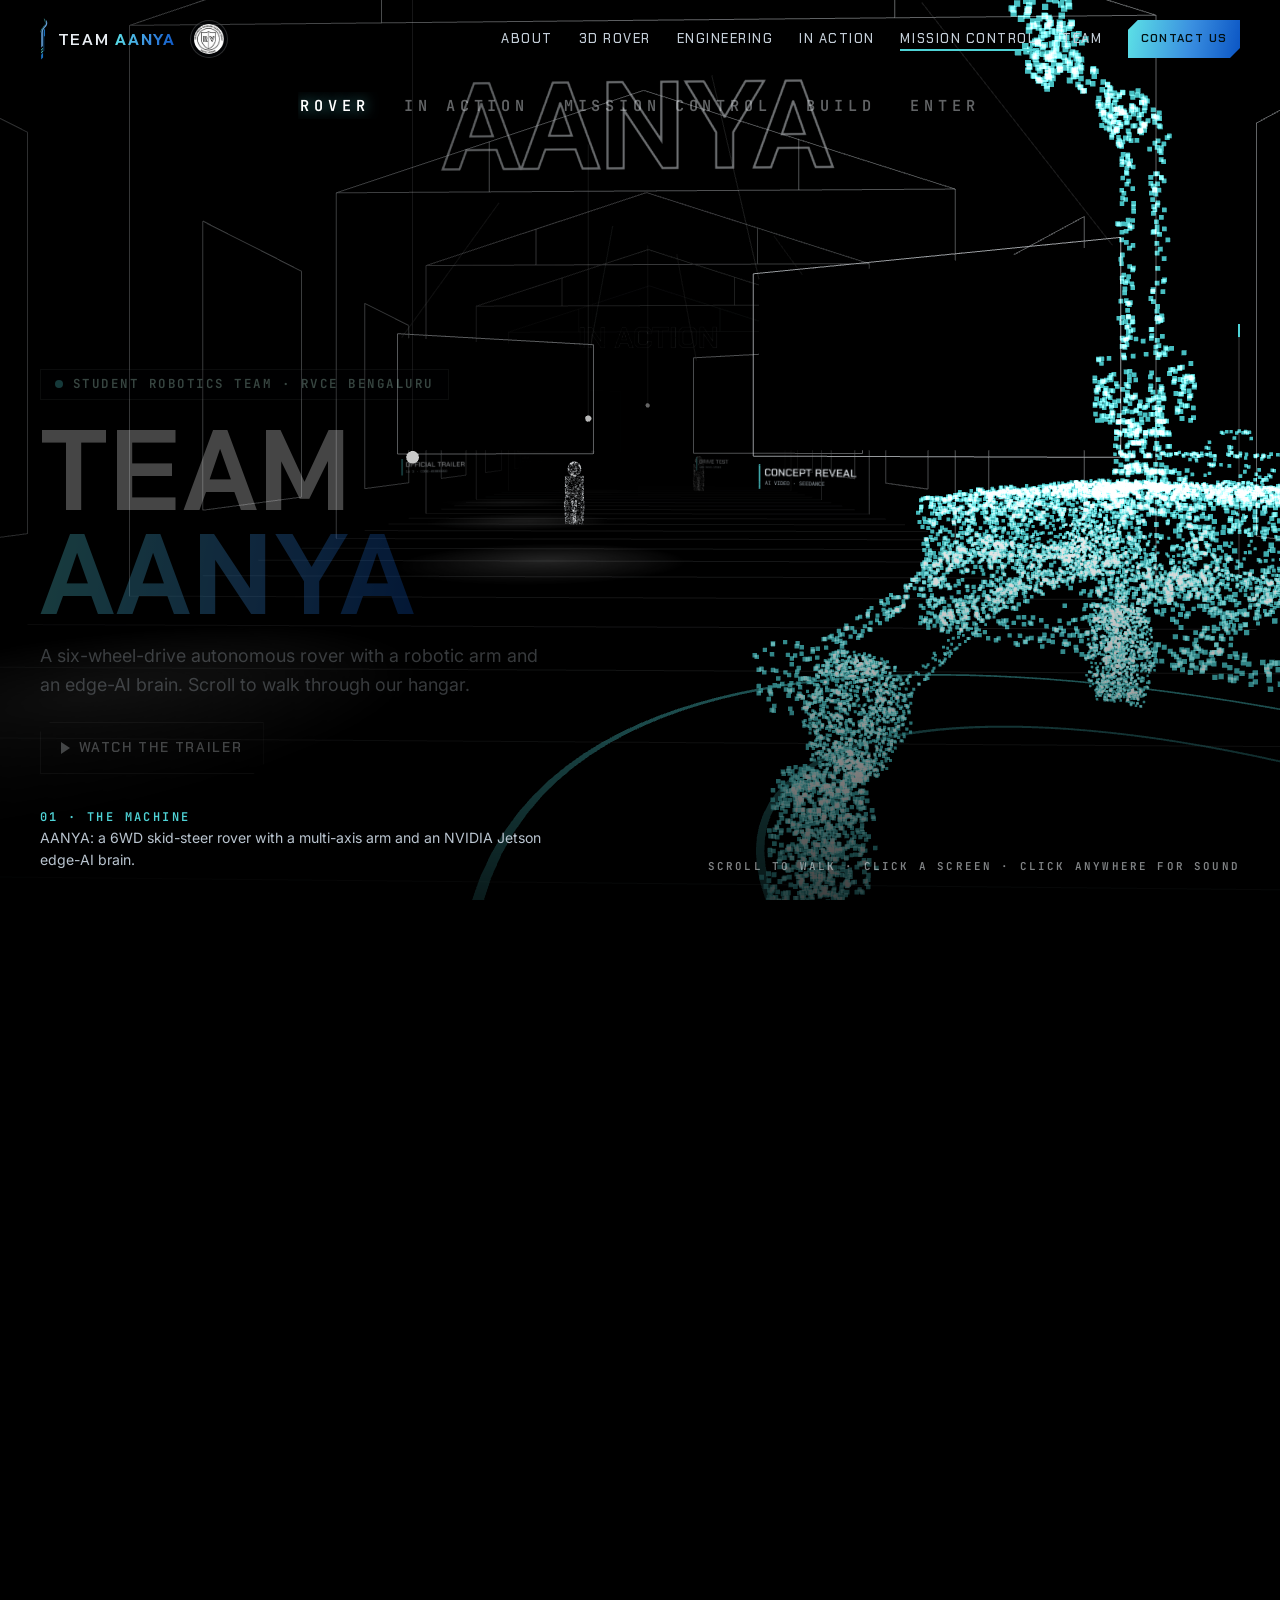
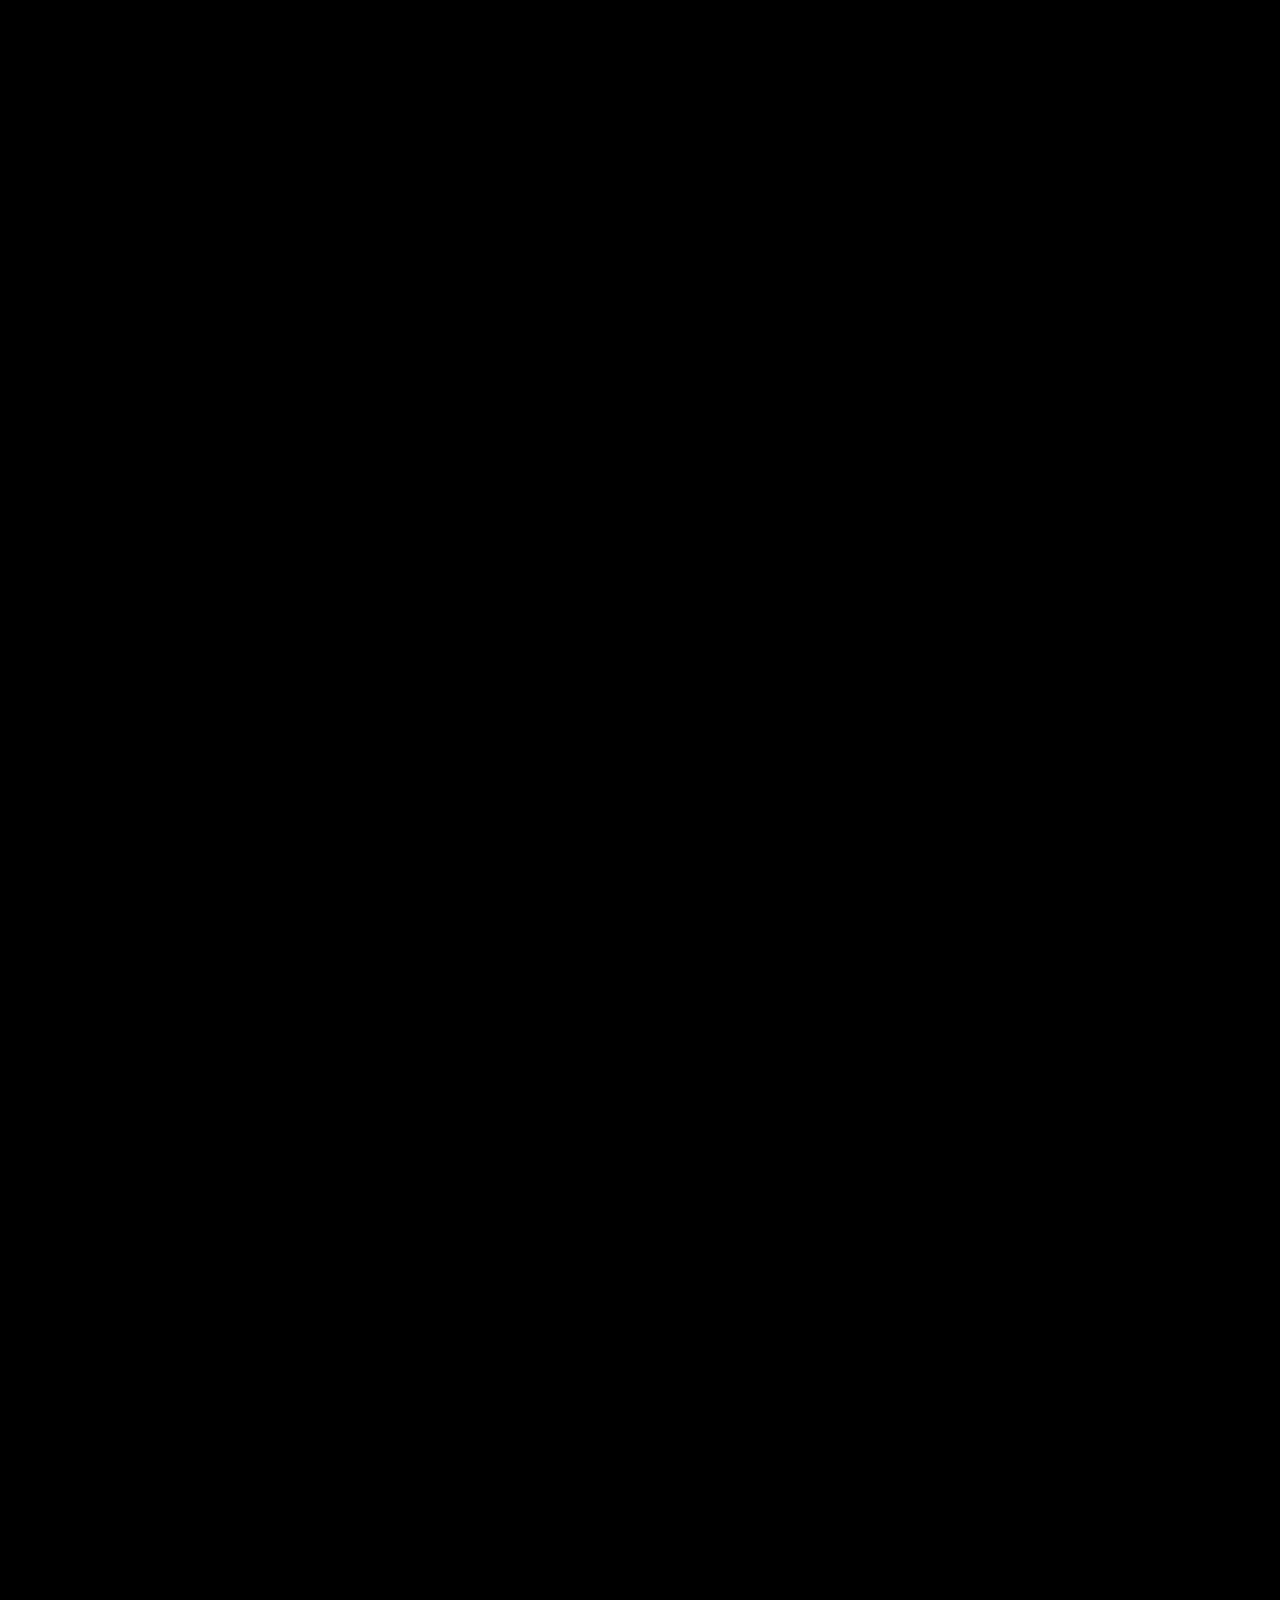
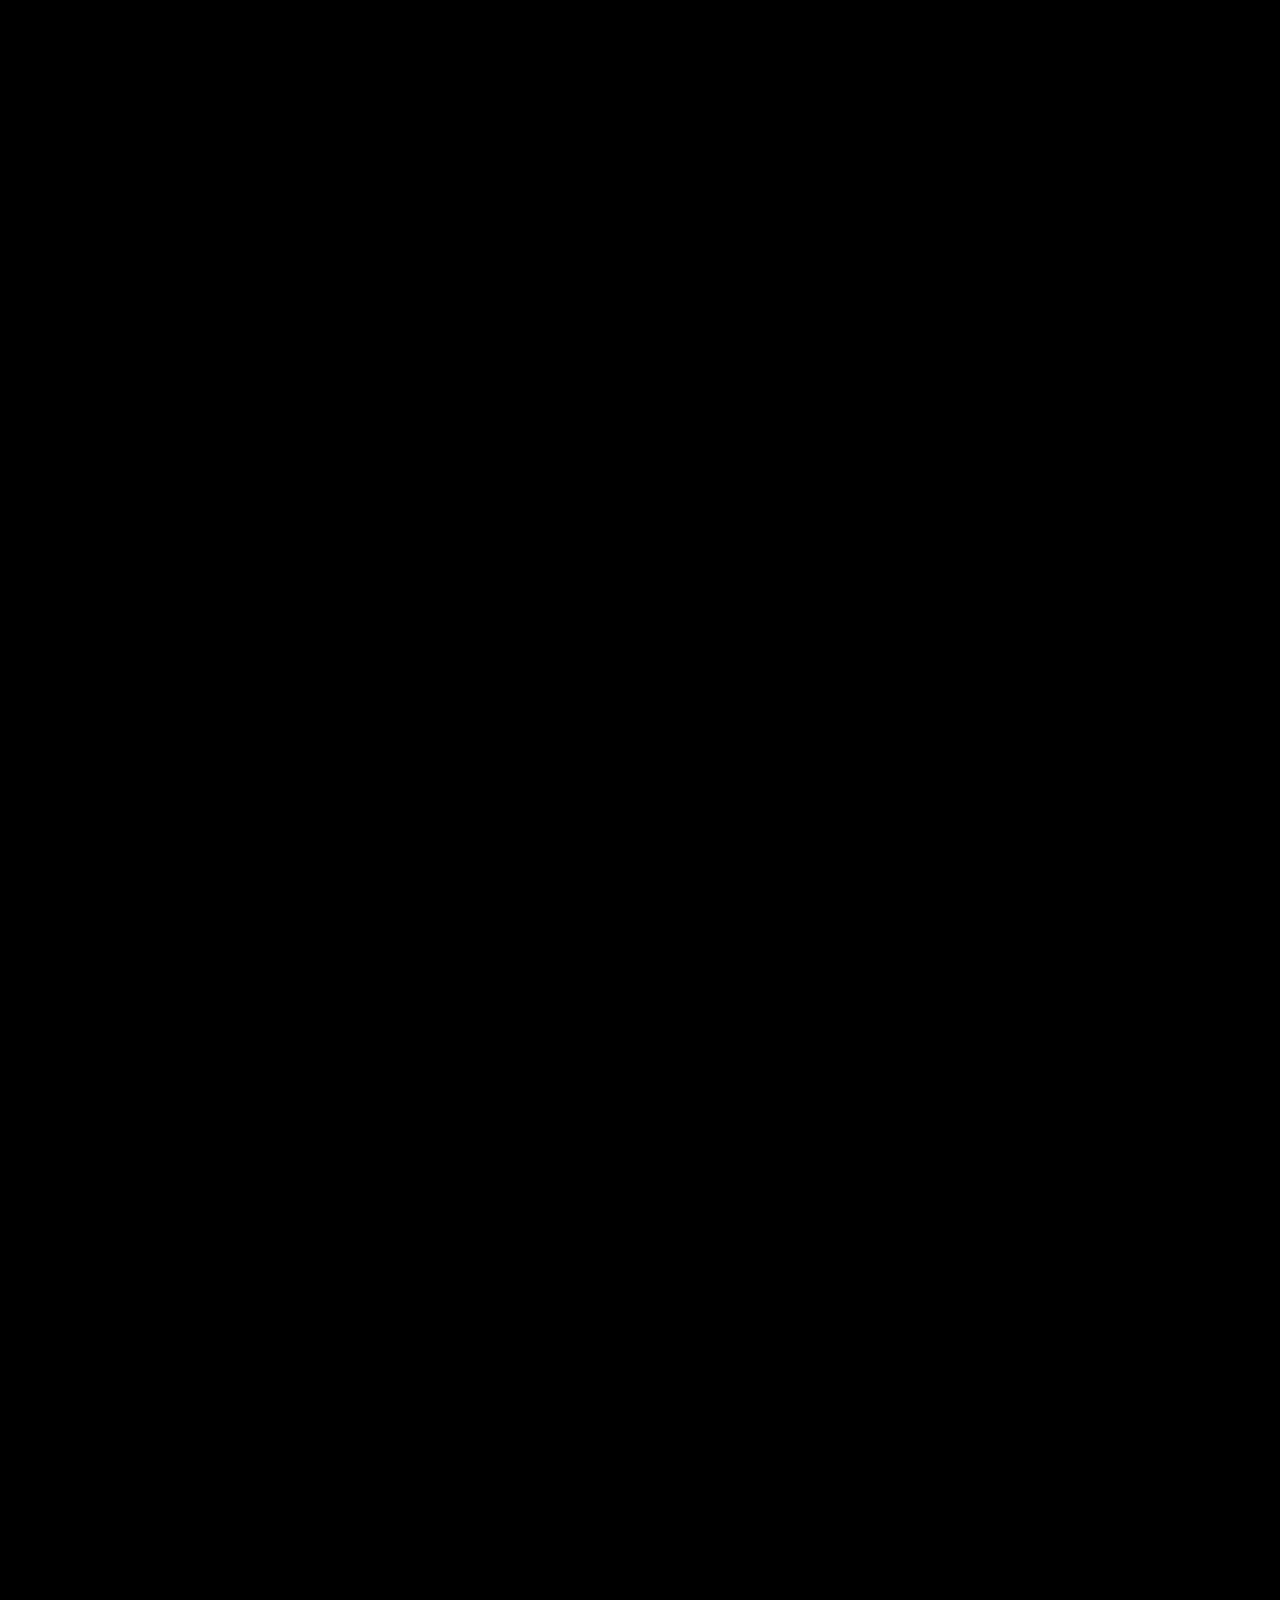
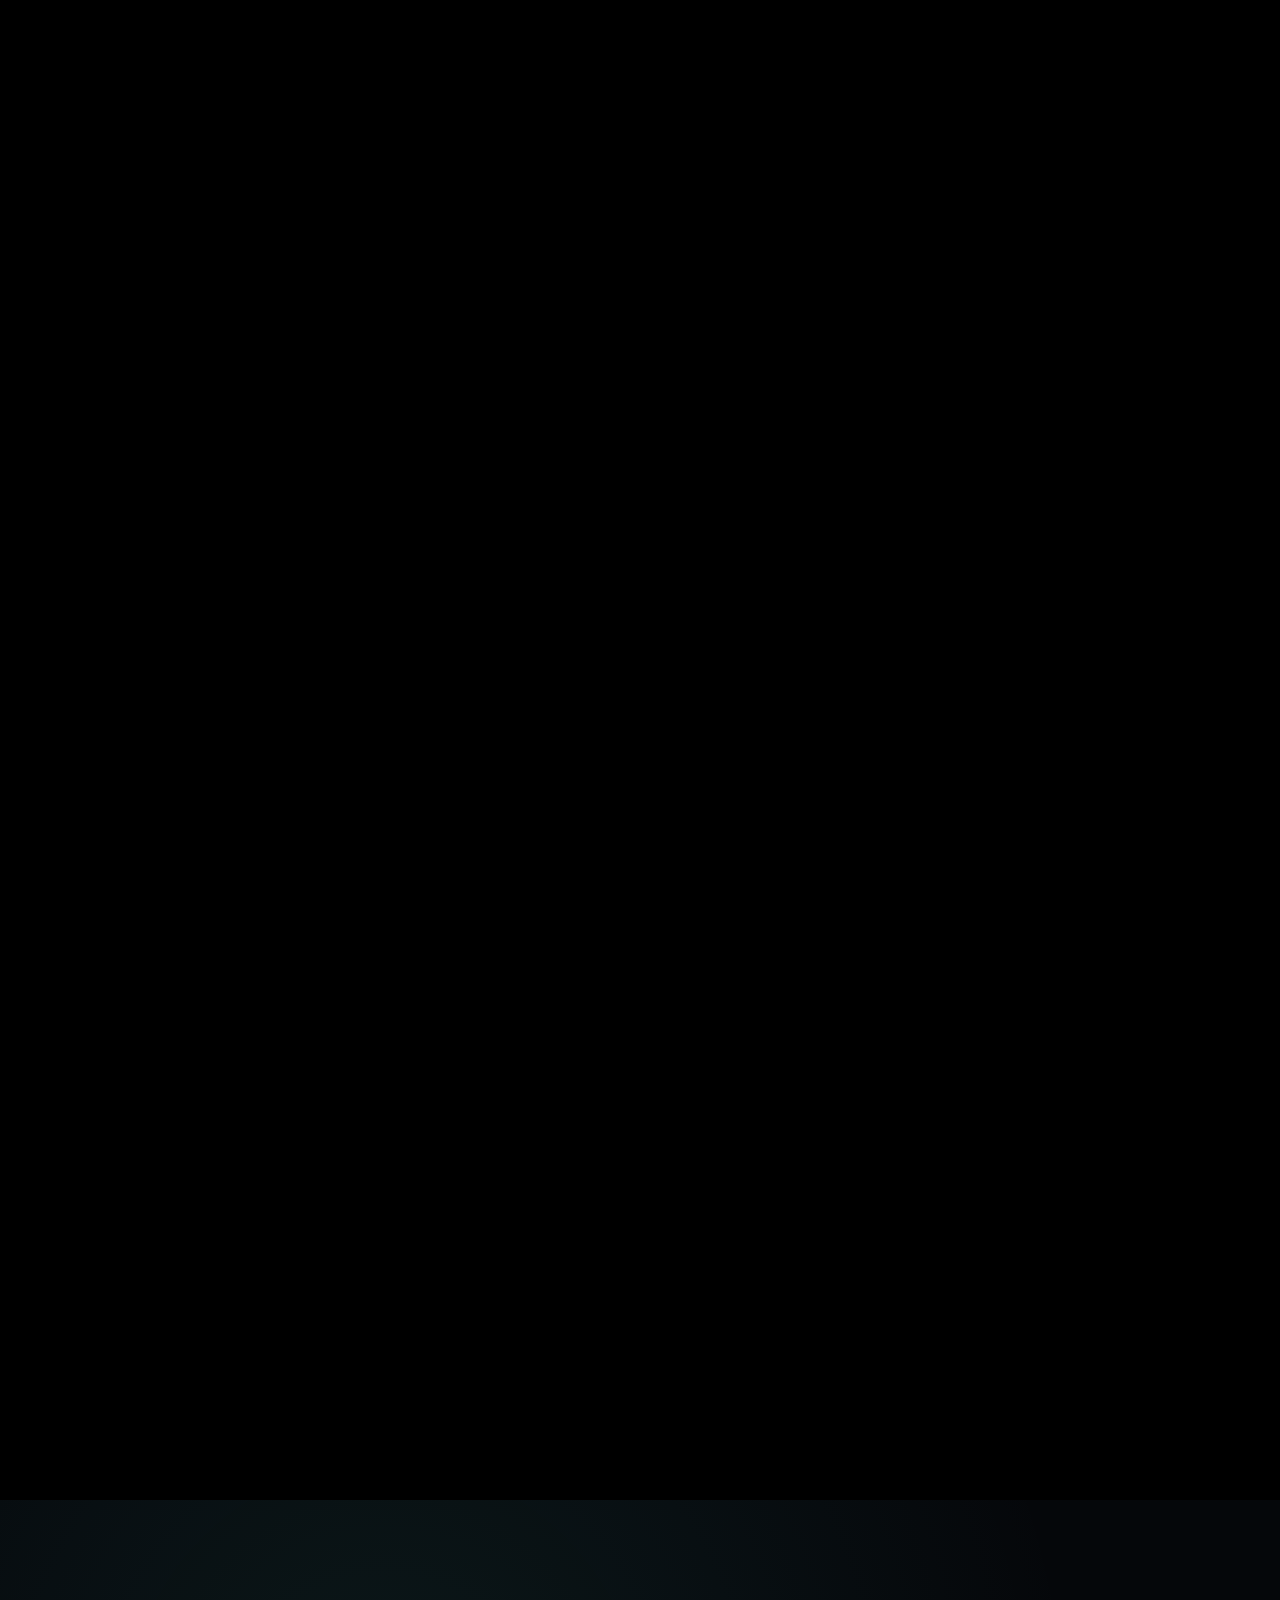
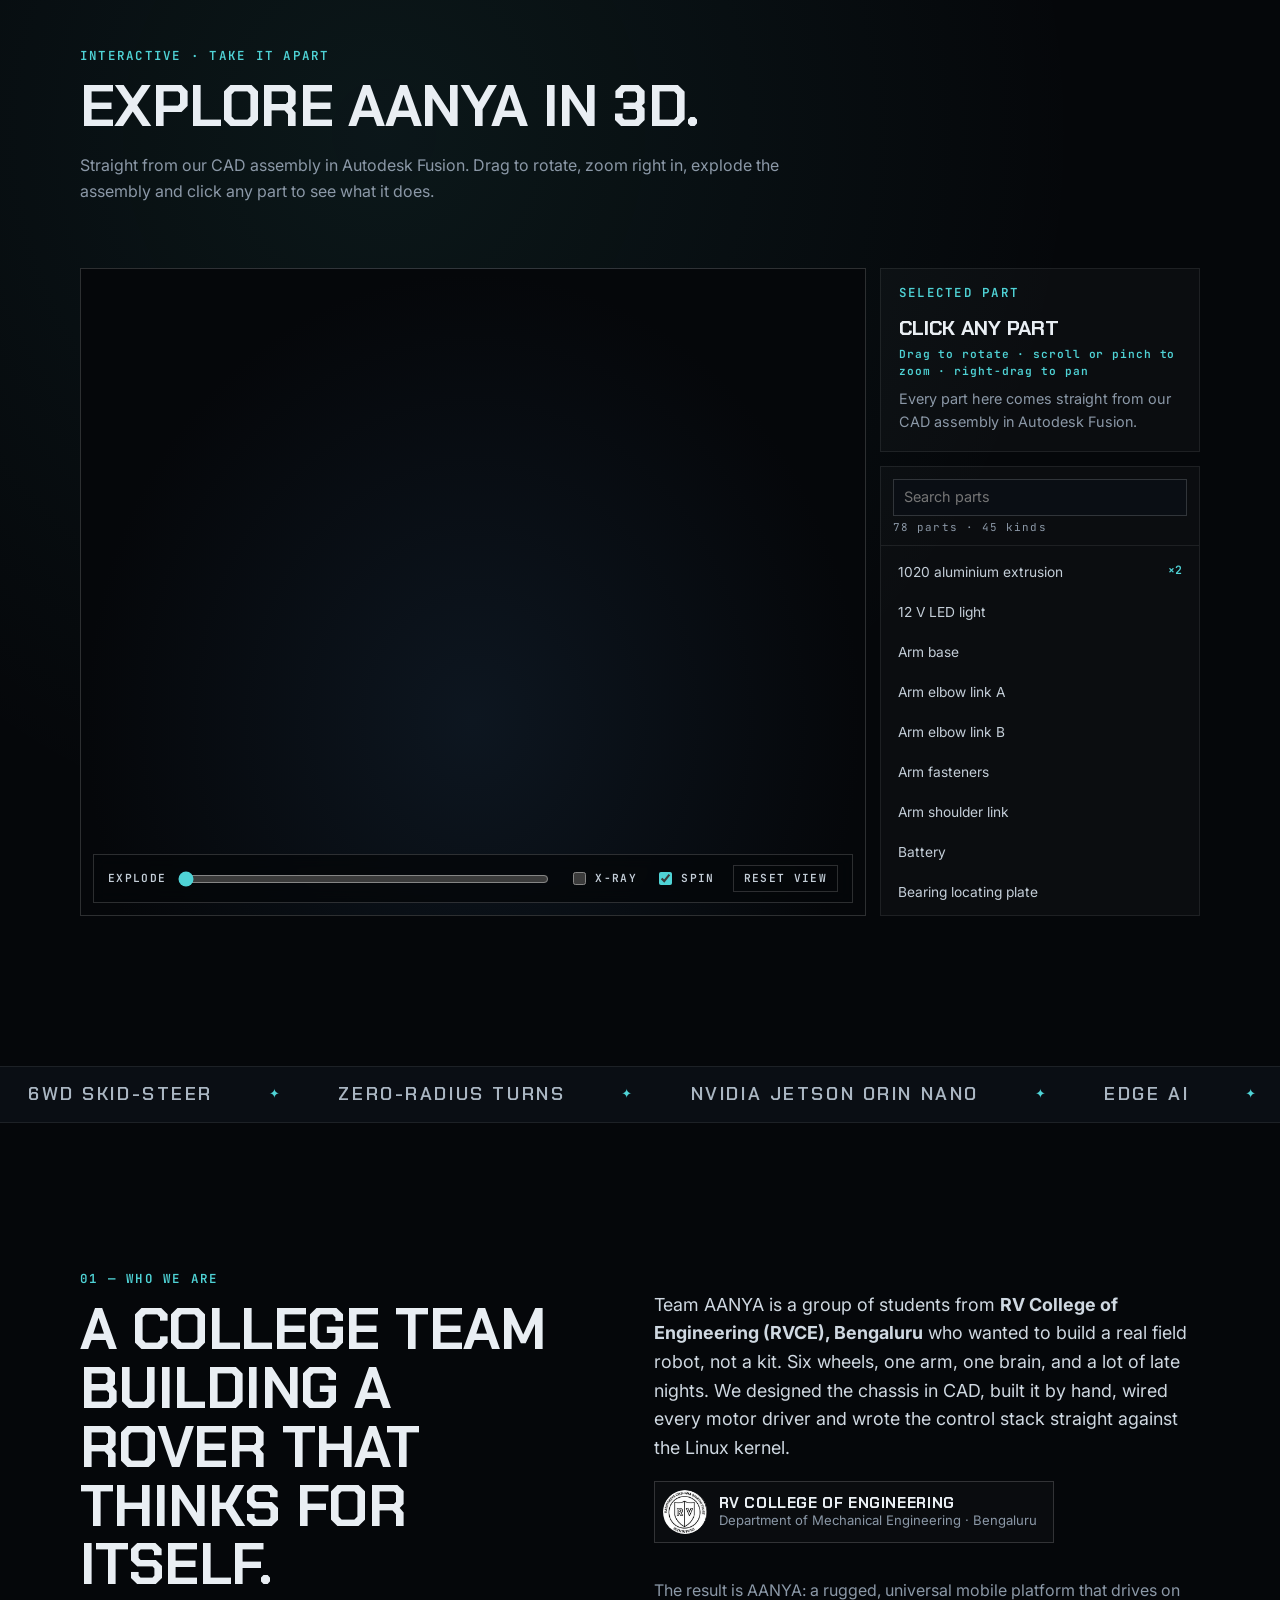
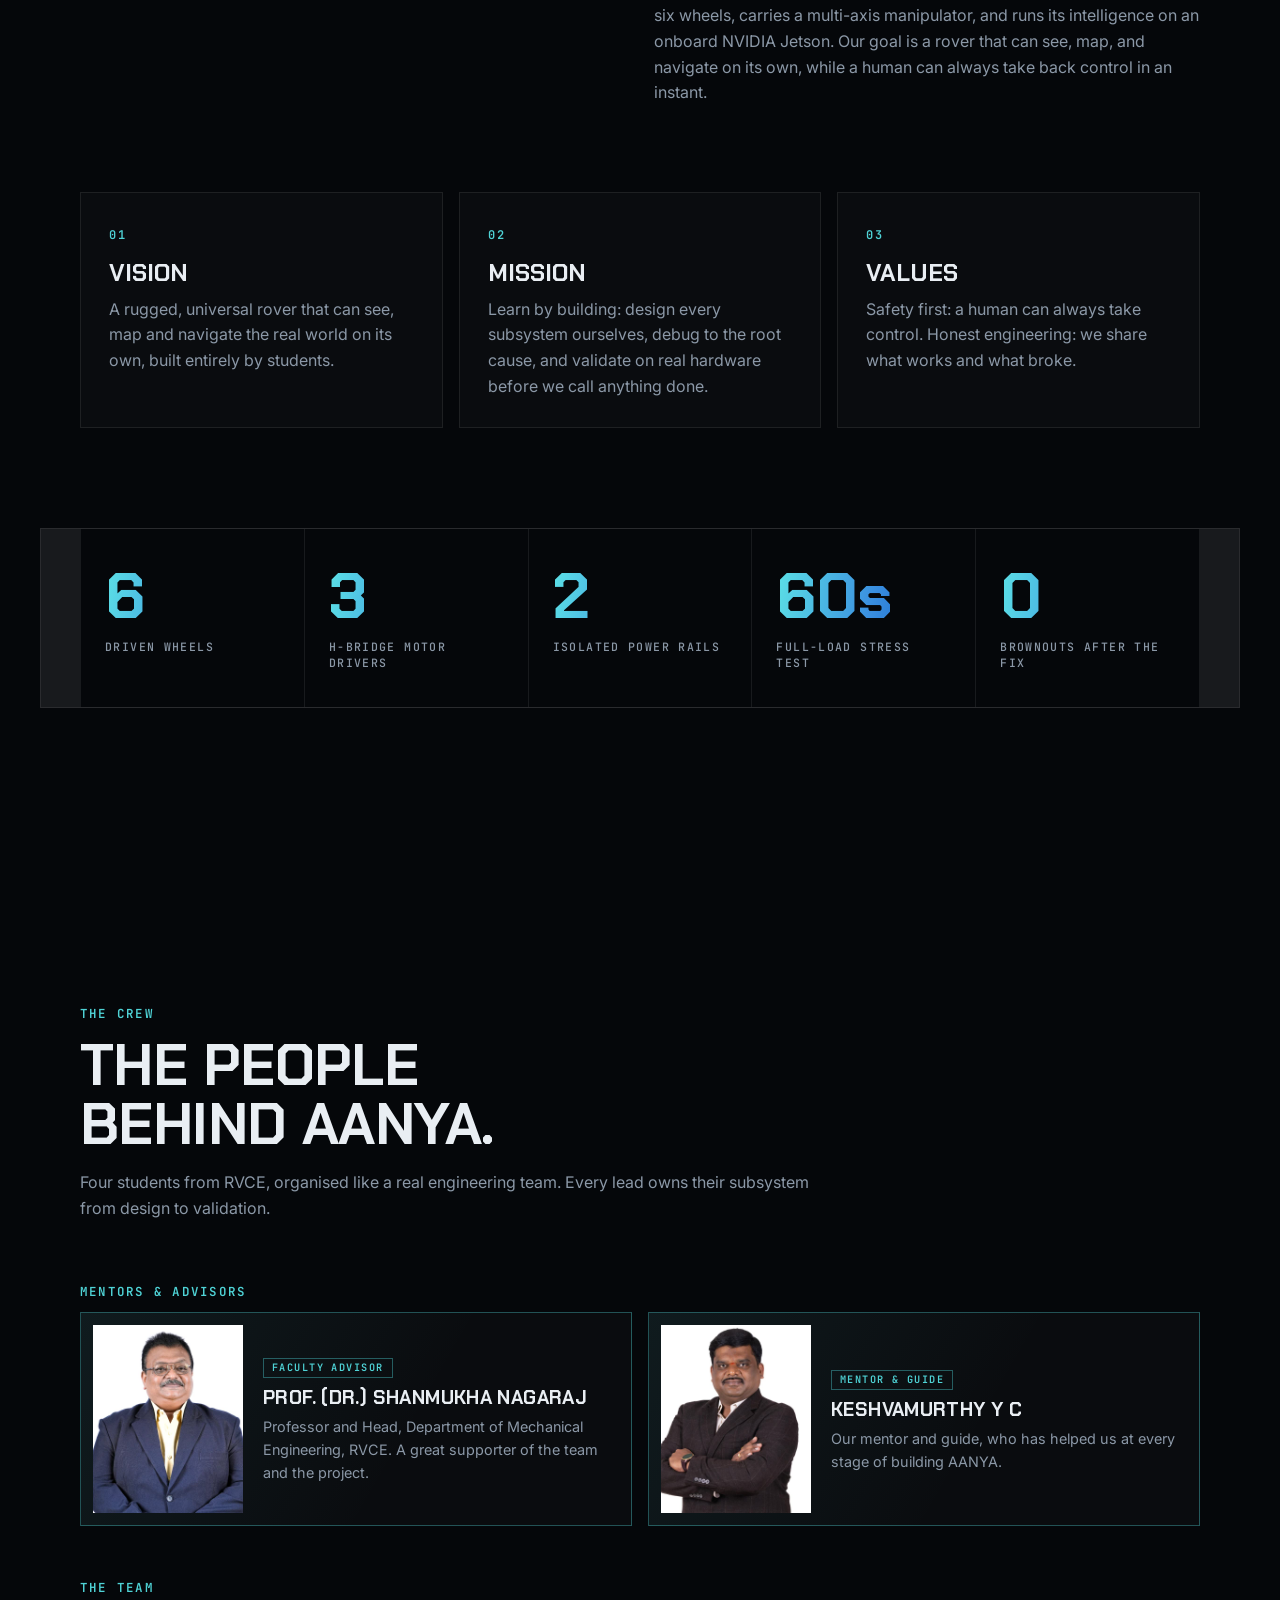
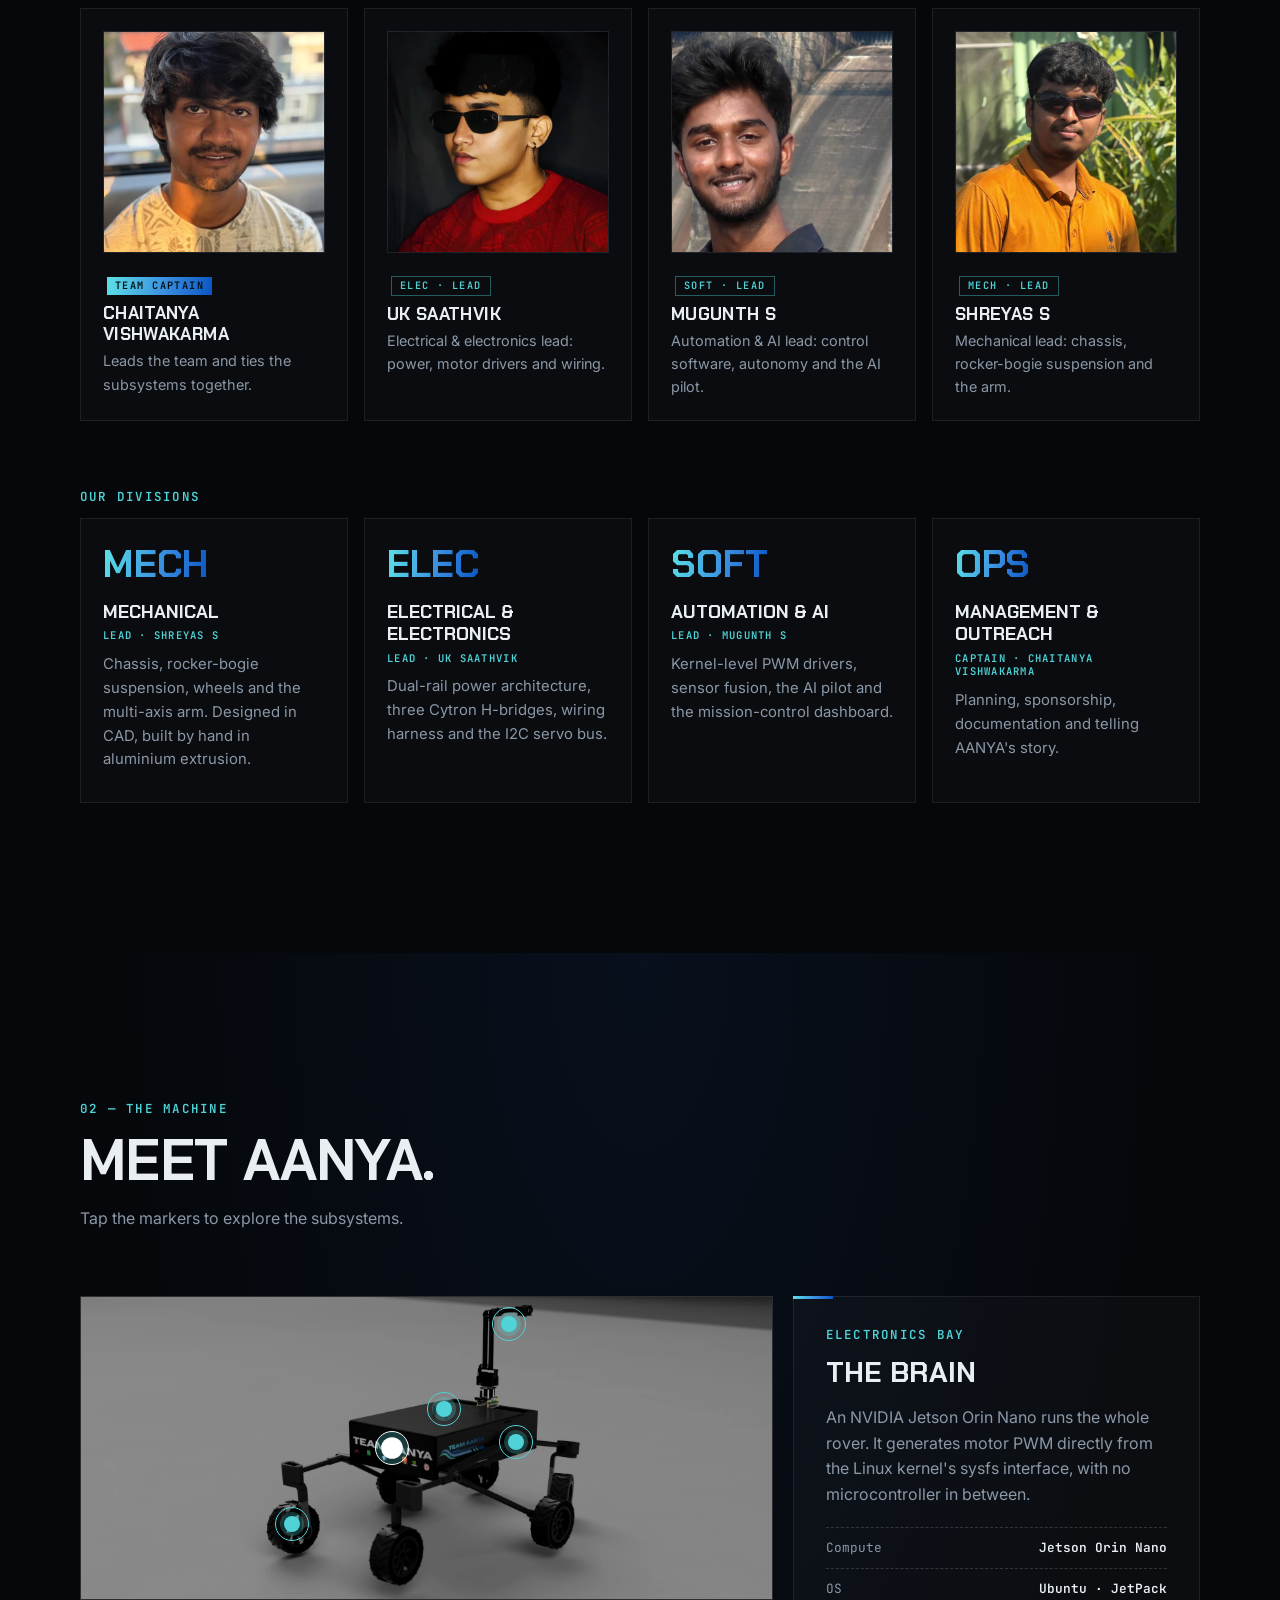
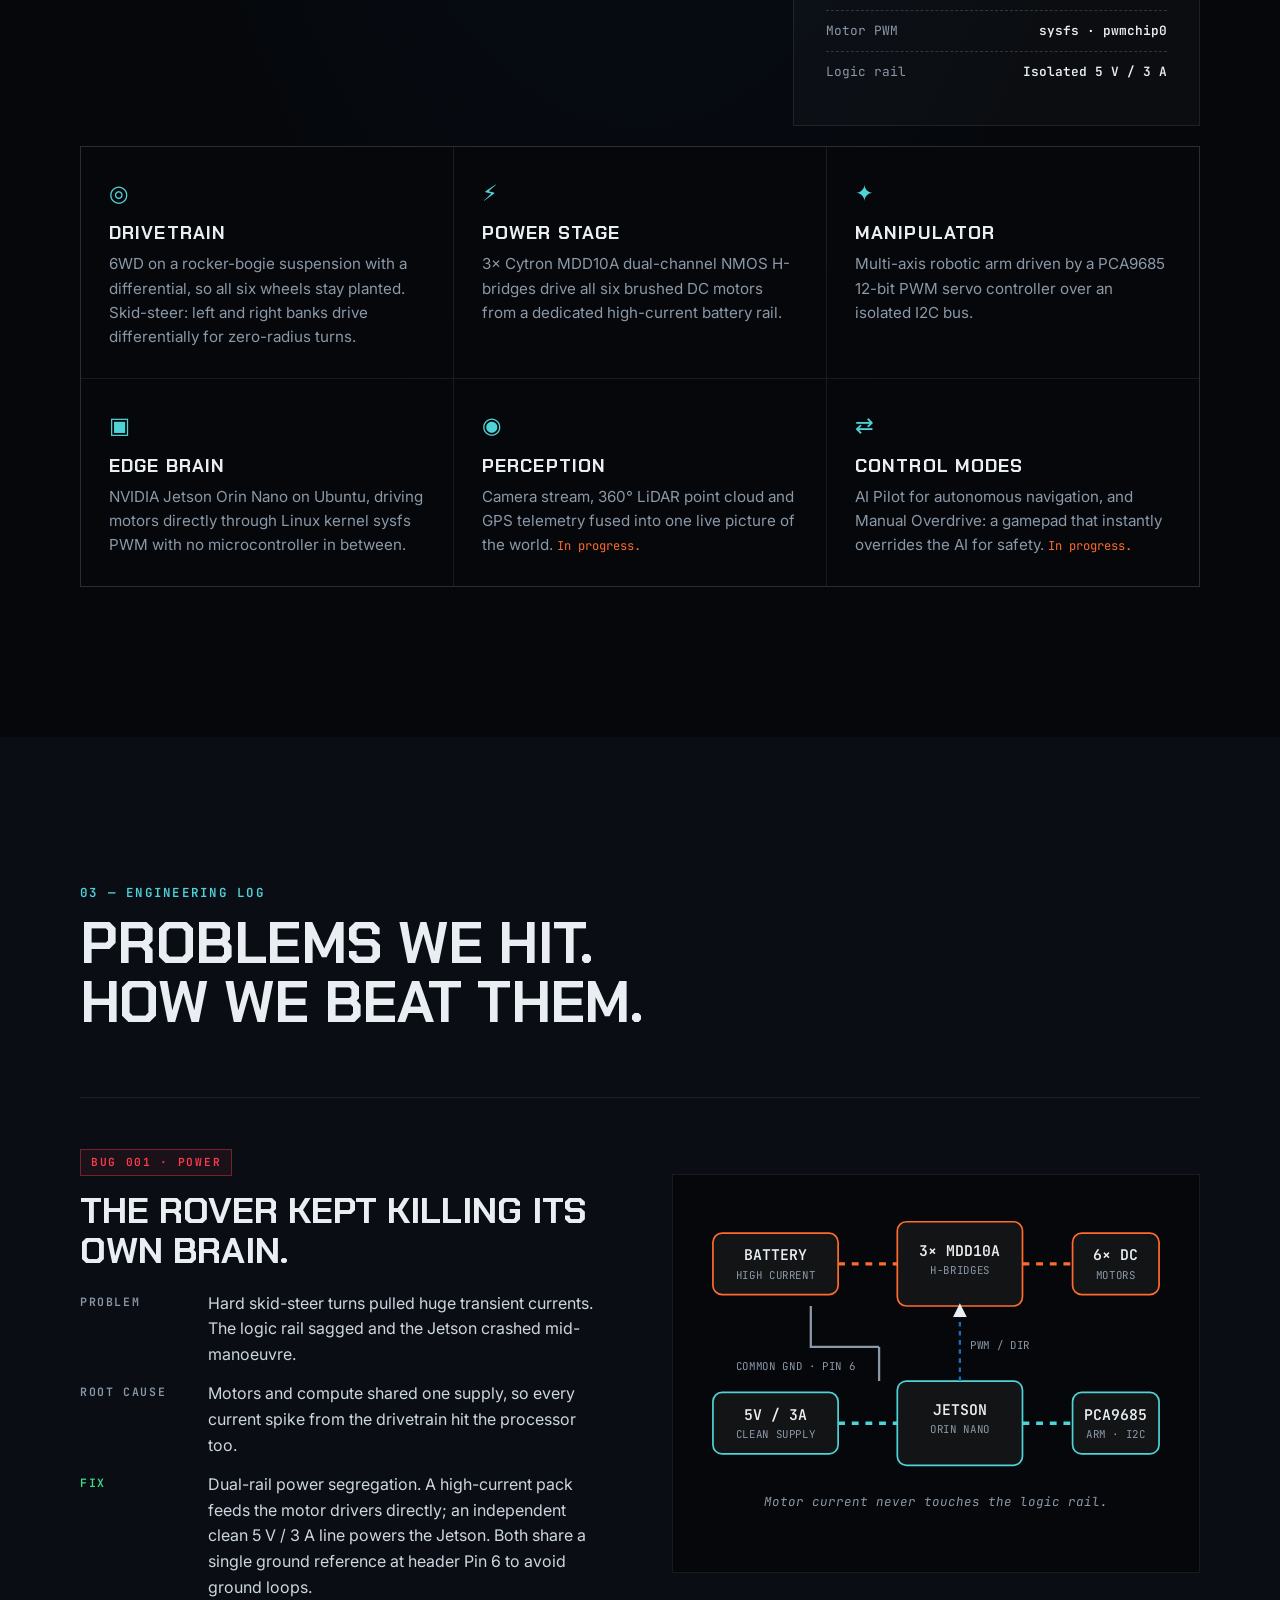
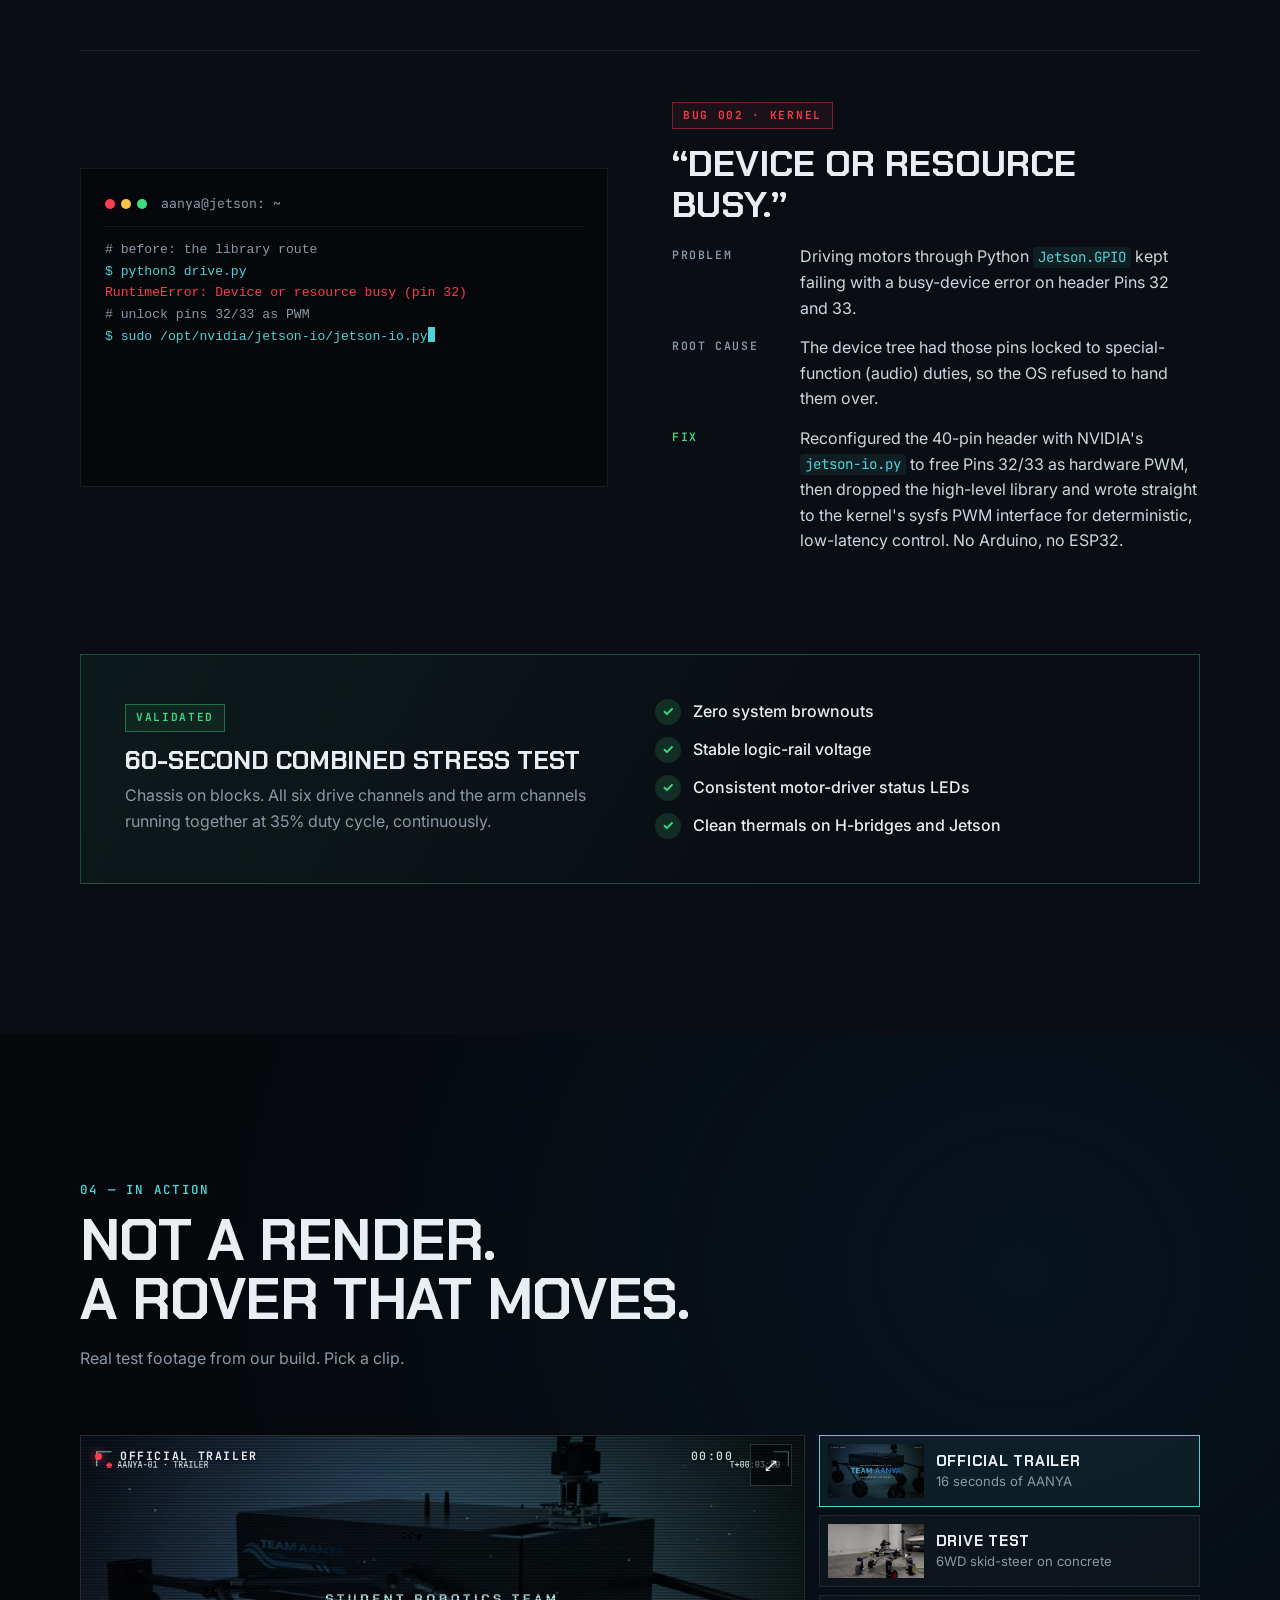
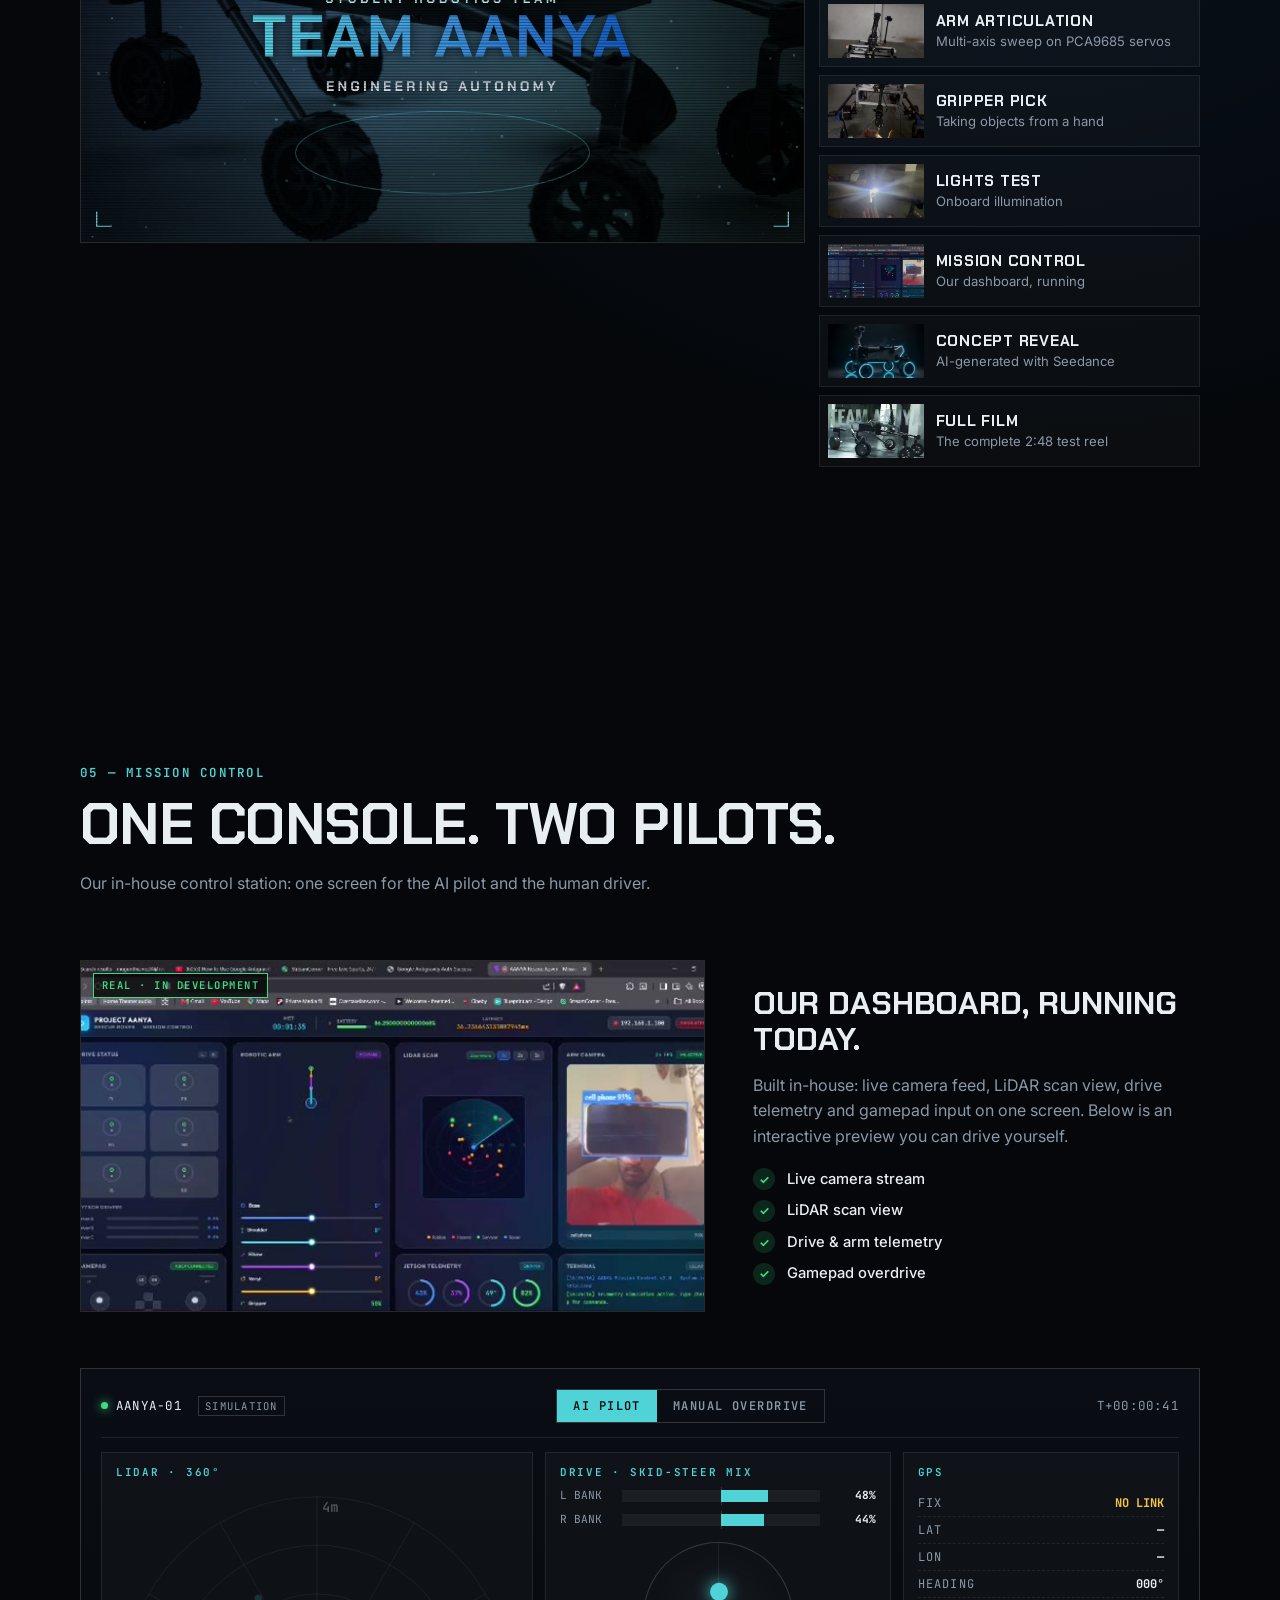
==== commit 709f8659: "Open straight into the hangar, drop crew photos from the hall, list Prof. Shanmukha Nagaraj first Th" ====
--- a/index.html
+++ b/index.html
@@ -50,17 +50,6 @@
 </head>
 <body>
 
-  <!-- ============ BOOT PRELOADER ============ -->
-  <div class="boot" id="boot">
-    <div class="boot__inner">
-      <div class="boot__logo"><img src="assets/img/logo-mark.svg" alt="" />AANYA<span>//OS</span></div>
-      <ul class="boot__log" id="bootLog"></ul>
-      <div class="boot__bar"><i id="bootBar"></i></div>
-      <button type="button" class="btn btn--primary boot__enter" id="bootEnter" hidden><span class="play"></span>Enter the hangar</button>
-      <p class="boot__hint">Sound on · best with headphones</p>
-    </div>
-  </div>
-
   <!-- ============ NAV ============ -->
   <header class="nav" id="nav">
     <a href="#top" class="nav__brand" aria-label="Team AANYA home">
@@ -92,7 +81,6 @@
             <button type="button" data-hangar-tab="action">In action</button>
             <button type="button" data-hangar-tab="control">Mission control</button>
             <button type="button" data-hangar-tab="build">Build</button>
-            <button type="button" data-hangar-tab="crew">Crew</button>
             <button type="button" data-hangar-tab="enter">Enter</button>
           </nav>
           <div class="hangar__intro" id="hangarIntro">
@@ -108,7 +96,7 @@
             <span id="hangarText">AANYA: a 6WD skid-steer rover with a multi-axis arm and an NVIDIA Jetson edge-AI brain.</span>
           </div>
           <p class="hangar__hover" id="hangarHover" hidden></p>
-          <div class="hangar__hint">Scroll to walk · Click a screen</div>
+          <div class="hangar__hint">Scroll to walk · Click a screen<span class="hint-sound"> · Click anywhere for sound</span></div>
           <div class="hangar__progress" aria-hidden="true"><i id="hangarBar"></i></div>
         </div>
       </div>
@@ -236,19 +224,19 @@
         <p class="kicker crew__sub">Mentors &amp; advisors</p>
         <div class="mentors">
           <article class="mentor reveal">
+            <div class="mentor__ph"><img src="assets/img/team/shanmukha.jpg" alt="Prof. (Dr.) Shanmukha Nagaraj" loading="lazy" width="640" height="800" /></div>
+            <div class="mentor__body">
+              <span class="member__tag">Faculty advisor</span>
+              <h4>Prof. (Dr.) Shanmukha Nagaraj</h4>
+              <p>Professor and Head, Department of Mechanical Engineering, RVCE. A great supporter of the team and the project.</p>
+            </div>
+          </article>
+          <article class="mentor reveal">
             <div class="mentor__ph"><img src="assets/img/team/keshvamurthy.jpg" alt="Keshvamurthy Y C" loading="lazy" width="640" height="800" /></div>
             <div class="mentor__body">
               <span class="member__tag">Mentor &amp; guide</span>
               <h4>Keshvamurthy&nbsp;Y&nbsp;C</h4>
               <p>Our mentor and guide, who has helped us at every stage of building AANYA.</p>
-            </div>
-          </article>
-          <article class="mentor reveal">
-            <div class="mentor__ph"><img src="assets/img/team/shanmukha.jpg" alt="Prof. (Dr.) Shanmukha Nagaraj" loading="lazy" width="640" height="800" /></div>
-            <div class="mentor__body">
-              <span class="member__tag">Faculty advisor</span>
-              <h4>Prof. (Dr.) Shanmukha Nagaraj</h4>
-              <p>Professor and Head, Department of Mechanical Engineering, RVCE. A great supporter of the team and the project.</p>
             </div>
           </article>
         </div>
--- a/assets/css/style.css
+++ b/assets/css/style.css
@@ -37,7 +37,6 @@
   -webkit-font-smoothing: antialiased;
   overflow-x: hidden;
 }
-body.is-booting { overflow: hidden; }
 img { max-width: 100%; display: block; }
 a { color: inherit; text-decoration: none; }
 button { font: inherit; color: inherit; cursor: pointer; }
@@ -71,28 +70,6 @@
 .btn--sm { --h: 38px; padding: 0 1.1em; font-size: 0.72rem; }
 .play { width: 0; height: 0; border-left: 9px solid currentColor; border-top: 6px solid transparent; border-bottom: 6px solid transparent; }
 .play--lg { border-left-width: 22px; border-top-width: 14px; border-bottom-width: 14px; color: var(--cyan); }
-
-/* ---------- boot preloader ---------- */
-.boot {
-  position: fixed; inset: 0; z-index: 100; background: var(--bg);
-  display: grid; place-items: center; padding: var(--gutter);
-  transition: opacity 0.6s var(--ease), visibility 0.6s;
-}
-.boot.is-done { opacity: 0; visibility: hidden; }
-.boot__inner { width: min(460px, 100%); font-family: var(--f-mono); font-size: 0.8rem; }
-.boot__logo { font: 700 2.4rem/1 var(--f-display); letter-spacing: 0.08em; margin-bottom: 1.4rem; }
-.boot__logo { display: flex; align-items: center; gap: 14px; }
-.boot__logo img { height: 56px; width: auto; }
-.boot__logo span { color: var(--cyan); font-size: 0.5em; margin-left: 0.3em; }
-.boot__log { list-style: none; margin: 0 0 1.2rem; padding: 0; min-height: 7.5em; color: var(--muted); }
-.boot__log li { display: flex; justify-content: space-between; gap: 1rem; }
-.boot__log li b { color: var(--green); font-weight: 600; }
-.boot__bar { height: 2px; background: var(--line); }
-.boot__enter { margin-top: 1.6rem; width: 100%; justify-content: center; animation: enterIn 0.5s var(--ease); }
-.boot__enter[hidden] { display: none; }
-.boot__hint { margin: 0.9rem 0 0; text-align: center; color: var(--muted); font-size: 0.72rem; letter-spacing: 0.14em; text-transform: uppercase; }
-@keyframes enterIn { from { opacity: 0; transform: translateY(8px); } }
-.boot__bar i { display: block; height: 100%; width: 0; background: var(--grad); transition: width 0.25s linear; }
 
 /* ---------- nav ---------- */
 .nav {
@@ -159,7 +136,6 @@
   clip-path: inset(0 100% 0 0);
   animation: fill 1.6s 0.4s var(--ease) forwards;
 }
-body.is-booting .hero__title-outline::after { animation-play-state: paused; }
 @keyframes fill { to { clip-path: inset(0 0 0 0); } }
 .hero__sub { max-width: 560px; font-size: clamp(1rem, 1.5vw, 1.2rem); color: #c9d3dc; margin: 1.6rem 0 2rem; }
 .hero__sub b { color: #fff; font-weight: 600; }
@@ -216,6 +192,7 @@
 .hangar__caption { position: absolute; left: var(--gutter); bottom: 28px; max-width: min(520px, calc(100% - 120px)); display: grid; gap: 4px; font-size: 0.88rem; color: #b9c4cf; }
 .hangar__caption b { font: 600 0.75rem/1 var(--f-mono); letter-spacing: 0.2em; text-transform: uppercase; color: var(--cyan); }
 .hangar__hover { position: absolute; left: 50%; bottom: 84px; transform: translateX(-50%); margin: 0; padding: 10px 16px; background: rgba(0, 0, 0, 0.7); border: 1px solid var(--cyan); font: 600 0.75rem/1 var(--f-mono); letter-spacing: 0.16em; text-transform: uppercase; color: #fff; pointer-events: none; }
+body.sound-on .hint-sound { display: none; }
 .hangar__hint { position: absolute; right: var(--gutter); bottom: 28px; font: 600 0.68rem/1 var(--f-mono); letter-spacing: 0.2em; text-transform: uppercase; color: rgba(233, 238, 243, 0.55); }
 .hangar__progress { position: absolute; right: var(--gutter); top: 50%; width: 2px; height: 28vh; transform: translateY(-50%); background: rgba(255, 255, 255, 0.12); }
 .hangar__progress i { position: absolute; inset: 0; background: var(--cyan); transform-origin: top; transform: scaleY(0); }
